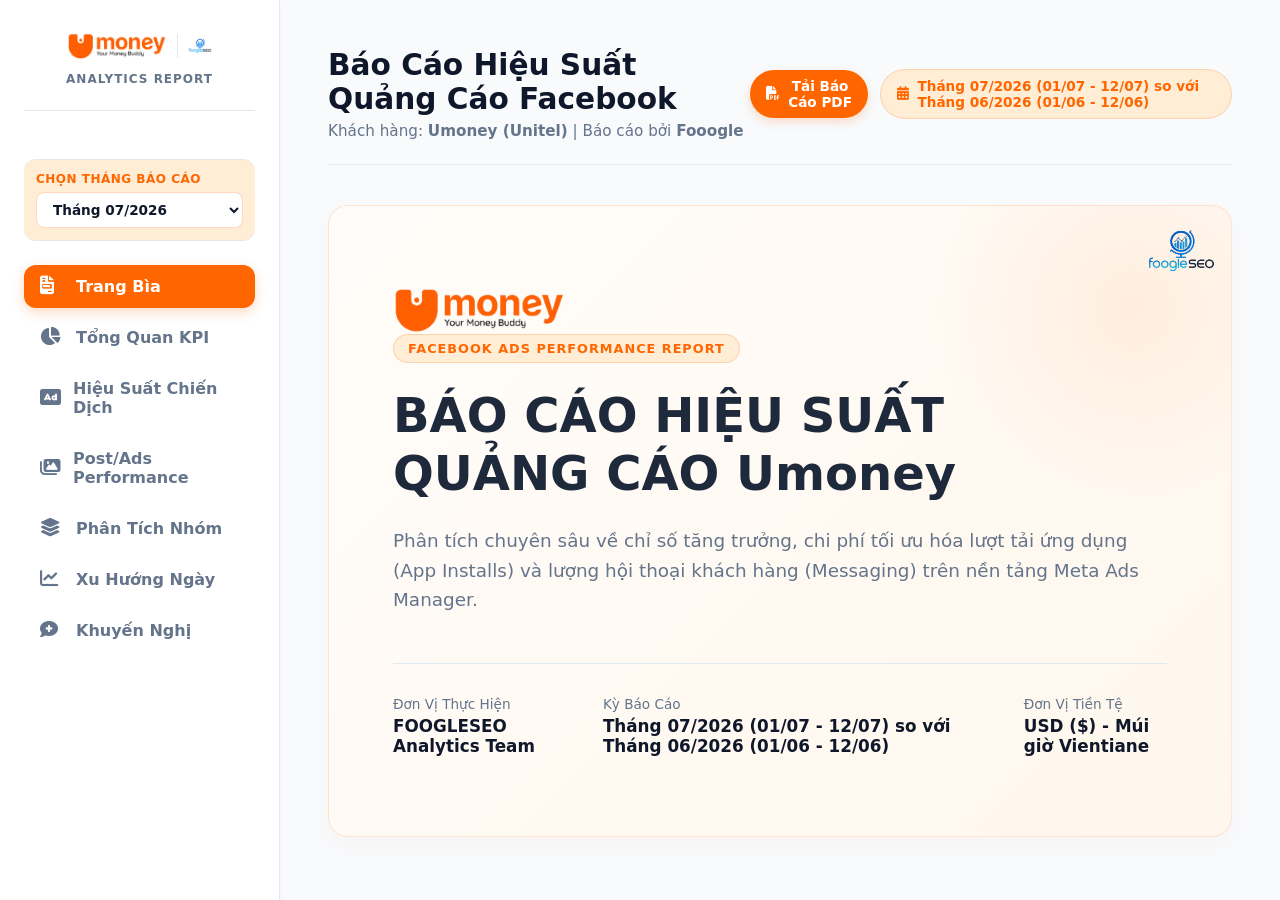
==== index.html @ f7b66b4b "Auto-deploy updated Dashboard [no-index]" ====
<!DOCTYPE html>
<html lang="vi">
<head>
    <meta charset="UTF-8">
    <meta name="viewport" content="width=device-width, initial-scale=1.0">
    <title>Báo cáo hiệu suất Facebook Ads - Umoney</title>
    <meta name="robots" content="noindex, nofollow">
    <!-- FontAwesome Icons -->
    <link rel="stylesheet" href="https://cdnjs.cloudflare.com/ajax/libs/font-awesome/6.4.0/css/all.min.css">
    <!-- Chart.js -->
    <script src="https://cdn.jsdelivr.net/npm/chart.js"></script>
    <!-- Custom Style Sheet -->
    <link rel="stylesheet" href="style.css?v=9b183d50">
</head>
<body>

    <!-- Sidebar Navigation -->
    <div class="sidebar">
        <div class="logo-area">
            <div class="brand-logos">
                <img src="logo-umoney.png" class="brand-logo-umoney" alt="Umoney Logo">
                <span class="divider-line"></span>
                <img src="logo.webp" class="brand-logo-fooogle" alt="Fooogle Logo">
            </div>
            <span class="brand-subtitle">Analytics Report</span>
        </div>
        <!-- Month Selector Dropdown -->
        <div style="margin: 0.5rem 0 1.5rem 0; padding: 0.75rem; border-top: 1px solid var(--border); border-bottom: 1px solid var(--border); background-color: var(--primary-light); border-radius: 12px;">
            <label for="month-select" style="font-size: 0.75rem; color: var(--primary); font-weight: 800; text-transform: uppercase; letter-spacing: 0.5px; display: block; margin-bottom: 6px;">Chọn Tháng Báo Cáo</label>
            <select id="month-select" onchange="location = this.value;" style="width: 100%; padding: 8px 12px; border-radius: 8px; border: 1px solid rgba(255, 102, 0, 0.25); font-weight: 700; color: var(--text-main); cursor: pointer; font-size: 0.85rem; background-color: #ffffff; outline: none;">
                <option value="jul-report.html" selected>Tháng 07/2026</option>
                <option value="jun-report.html">Tháng 06/2026</option>
                <option value="may-report.html">Tháng 05/2026</option>
                <option value="h1-report/index.html">Báo cáo 6 Tháng (H1)</option>
            </select>
        </div>
        <ul class="nav-links">
            <li><a class="nav-item active" onclick="switchTab(event, 'cover-tab')"><i class="fa-solid fa-file-invoice"></i> Trang Bìa</a></li>
            <li><a class="nav-item" onclick="switchTab(event, 'kpi-tab')"><i class="fa-solid fa-chart-pie"></i> Tổng Quan KPI</a></li>
            <li><a class="nav-item" onclick="switchTab(event, 'campaign-tab')"><i class="fa-solid fa-rectangle-ad"></i> Hiệu Suất Chiến Dịch</a></li>
            <li><a class="nav-item" onclick="switchTab(event, 'post-perf-tab')"><i class="fa-solid fa-images"></i> Post/Ads Performance</a></li>
            <li><a class="nav-item" onclick="switchTab(event, 'campaign-groups-tab')"><i class="fa-solid fa-layer-group"></i> Phân Tích Nhóm</a></li>
            <li><a class="nav-item" onclick="switchTab(event, 'trend-tab')"><i class="fa-solid fa-chart-line"></i> Xu Hướng Ngày</a></li>
            <li><a class="nav-item" onclick="switchTab(event, 'rec-tab')"><i class="fa-solid fa-comment-medical"></i> Khuyến Nghị</a></li>
        </ul>
    </div>

    <!-- Main Content Area -->
    <div class="main-content">
        <header>
            <div class="header-title">
                <h1>Báo Cáo Hiệu Suất Quảng Cáo Facebook</h1>
                <p>Khách hàng: <strong>Umoney (Unitel)</strong> | Báo cáo bởi <strong>Fooogle</strong></p>
            </div>
            <div style="display: flex; gap: 12px; align-items: center;">
                <button onclick="window.print()" class="download-pdf-btn">
                    <i class="fa-solid fa-file-pdf"></i> Tải Báo Cáo PDF
                </button>
                <div class="date-badge">
                    <i class="fa-solid fa-calendar-days"></i> Tháng 07/2026 (01/07 - 12/07) so với Tháng 06/2026 (01/06 - 12/06)
                </div>
            </div>
        </header>

        <!-- TAB 1: COVER -->
        <div id="cover-tab" class="tab-content active">
            <div class="cover-container">
                <div class="cover-decor"></div>
                <div class="cover-header">
                    <img src="logo-umoney.png" style="height: 48px; object-fit: contain;" alt="Umoney Logo">
                </div>
                <img src="logo.webp" class="cover-right-logo" alt="Fooogle Logo">
                <div class="cover-body">
                    <span class="cover-tag">Facebook Ads Performance Report</span>
                    <h1 class="cover-title">BÁO CÁO HIỆU SUẤT QUẢNG CÁO Umoney</h1>
                    <p class="cover-subtitle">Phân tích chuyên sâu về chỉ số tăng trưởng, chi phí tối ưu hóa lượt tải ứng dụng (App Installs) và lượng hội thoại khách hàng (Messaging) trên nền tảng Meta Ads Manager.</p>
                </div>
                <div class="cover-meta">
                    <div class="meta-item">
                        <span>Đơn Vị Thực Hiện</span>
                        <strong>FOOGLESEO Analytics Team</strong>
                    </div>
                    <div class="meta-item">
                        <span>Kỳ Báo Cáo</span>
                        <strong>Tháng 07/2026 (01/07 - 12/07) so với Tháng 06/2026 (01/06 - 12/06)</strong>
                    </div>
                    <div class="meta-item">
                        <span>Đơn Vị Tiền Tệ</span>
                        <strong>USD ($) - Múi giờ Vientiane</strong>
                    </div>
                </div>
            </div>
        </div>

        <!-- TAB 2: KPI OVERVIEW -->
        <div id="kpi-tab" class="tab-content">
            <!-- First Row KPIs -->
            <div class="kpi-grid">
                <div class="kpi-card">
                    <div class="kpi-title">Tổng Chi Phí <i class="fa-solid fa-hand-holding-dollar"></i></div>
                    <div class="kpi-value">$6,152.65</div>
                    <div class="kpi-unit">USD</div>
                    <div class="kpi-trend up">
                        <i class="fa-solid fa-arrow-trend-up"></i>
                        +2.6%
                    </div>
                </div>
                <div class="kpi-card">
                    <div class="kpi-title">Lượt Tải App <i class="fa-solid fa-download"></i></div>
                    <div class="kpi-value">10,644</div>
                    <div class="kpi-unit">Lượt cài đặt</div>
                    <div class="kpi-trend up">
                        <i class="fa-solid fa-arrow-trend-up"></i>
                        +40.8%
                    </div>
                </div>
                <div class="kpi-card">
                    <div class="kpi-title">Chi phí / Lượt tải (CPI) <i class="fa-solid fa-calculator"></i></div>
                    <div class="kpi-value">$0.58</div>
                    <div class="kpi-unit">USD / Lượt tải</div>
                    <div class="kpi-trend up">
                        <i class="fa-solid fa-arrow-trend-down"></i>
                        -27.1%
                    </div>
                </div>
                <div class="kpi-card">
                    <div class="kpi-title">Lượt Tin Nhắn Mới <i class="fa-solid fa-comments"></i></div>
                    <div class="kpi-value">1,447</div>
                    <div class="kpi-unit">Lượt kết nối</div>
                    <div class="kpi-trend down">
                        <i class="fa-solid fa-arrow-trend-down"></i>
                        -56.5%
                    </div>
                </div>
            </div>

            <!-- Second Row KPIs -->
            <div class="kpi-grid">
                <div class="kpi-card">
                    <div class="kpi-title">Tiếp cận (Reach) <i class="fa-solid fa-users-viewfinder"></i></div>
                    <div class="kpi-value">2,105,555</div>
                    <div class="kpi-unit">Người tiếp cận</div>
                    <div class="kpi-trend down">
                        <i class="fa-solid fa-arrow-trend-down"></i>
                        -21.0%
                    </div>
                </div>
                <div class="kpi-card">
                    <div class="kpi-title">Lượt Thích (Like) <i class="fa-solid fa-thumbs-up"></i></div>
                    <div class="kpi-value">7,222</div>
                    <div class="kpi-unit">Lượt thích / Tương tác</div>
                    <div class="kpi-trend down">
                        <i class="fa-solid fa-arrow-trend-down"></i>
                        -59.8%
                    </div>
                </div>
                <div class="kpi-card">
                    <div class="kpi-title">Giá mỗi Lượt Thích <i class="fa-solid fa-dollar-sign"></i></div>
                    <div class="kpi-value">$0.852</div>
                    <div class="kpi-unit">USD / Like</div>
                    <div class="kpi-trend down">
                        <i class="fa-solid fa-arrow-trend-up"></i>
                        +155.5%
                    </div>
                </div>
                <div class="kpi-card">
                    <div class="kpi-title">Tổng Key Action <i class="fa-solid fa-bullseye"></i></div>
                    <div class="kpi-value">100,477</div>
                    <div class="kpi-unit">Topup + BuyData + Profile</div>
                    <div class="kpi-trend down">
                        <i class="fa-solid fa-arrow-trend-down"></i>
                        -7.0%
                    </div>
                </div>
            </div>

            <!-- Detail Comparison Table -->
            <div class="table-container">
                <div class="table-header-area">
                    <h3>Bảng So Sánh Chi Tiết Với Kỳ Trước</h3>
                </div>
                <table>
                    <thead>
                        <tr>
                            <th>Chỉ số</th>
                            <th>Tháng 07/2026 (01/07 - 12/07)</th>
                            <th>Tháng 06/2026 (01/06 - 12/06)</th>
                            <th>Thay đổi</th>
                            <th>% Thay đổi</th>
                            <th>Đánh giá</th>
                        </tr>
                    </thead>
                    <tbody>
                        <tr>
                            <td>Tổng Chi Phí (USD)</td>
                            <td>$6,152.65</td>
                            <td>$5,996.91</td>
                            <td>$+155.74</td>
                            <td style="color: var(--danger); font-weight:700;">+2.6%</td>
                            <td><span class="badge evaluation caution">Tăng chi phí</span></td>
                        </tr>
                        <tr>
                            <td>Lượt Tải App (Installs)</td>
                            <td>10,644</td>
                            <td>7,562</td>
                            <td>+3,082</td>
                            <td style="color: var(--success); font-weight:700;">+40.8%</td>
                            <td><span class="badge evaluation good">Tăng tốt</span></td>
                        </tr>
                        <tr>
                            <td>Chi phí / Lượt tải (CPI)</td>
                            <td>$0.58</td>
                            <td>$0.79</td>
                            <td>-0.21</td>
                            <td style="color: var(--success); font-weight:700;">-27.1%</td>
                            <td><span class="badge evaluation good">Tối ưu tốt</span></td>
                        </tr>
                        <tr>
                            <td>Lượt Tin Nhắn Mới</td>
                            <td>1,447</td>
                            <td>3,325</td>
                            <td>-1,878</td>
                            <td style="color: var(--danger); font-weight:700;">-56.5%</td>
                            <td><span class="badge evaluation caution">Giảm sút</span></td>
                        </tr>
                        <tr>
                            <td>Tỷ lệ Click (CTR %)</td>
                            <td>71.24%</td>
                            <td>154.46%</td>
                            <td>-83.22%</td>
                            <td style="color: var(--danger); font-weight:700;">-53.9%</td>
                            <td><span class="badge evaluation caution">Kém tương tác</span></td>
                        </tr>
                        <tr>
                            <td>Giá mỗi Click (CPC USD)</td>
                            <td>$0.0438</td>
                            <td>$0.0188</td>
                            <td>+0.0250</td>
                            <td style="color: var(--danger); font-weight:700;">+133.5%</td>
                            <td><span class="badge evaluation caution">Tăng nhẹ</span></td>
                        </tr>
                        <tr>
                            <td>Lượt Hiển Thị (Impressions)</td>
                            <td>19,717,490</td>
                            <td>20,696,965</td>
                            <td>-979,475</td>
                            <td style="color: var(--danger); font-weight:700;">-4.7%</td>
                            <td><span class="badge evaluation caution">Hẹp phân phối</span></td>
                        </tr>
                    </tbody>
                </table>
            </div>
        </div>

        <!-- TAB 3: CAMPAIGN PERFORMANCE -->
        <div id="campaign-tab" class="tab-content">
            <div class="table-container">
                <div class="table-header-area">
                    <h3>Chi Tiết Hiệu Suất Từng Chiến Dịch</h3>
                </div>
                <div style="overflow-x: auto;">
                    <table>
                        <thead>
                            <tr>
                                <th>STT</th>
                                <th>Tên Chiến Dịch</th>
                                <th>Trạng Thái</th>
                                <th>Chi Phí (USD)</th>
                                <th>Lượt Tải App</th>
                                <th>CPI (USD)</th>
                                <th>Tin Nhắn</th>
                                <th>Lượt Xem Video</th>
                                <th>Hiển Thị</th>
                                <th>CTR (%)</th>
                                <th>CPC (USD)</th>
                            </tr>
                        </thead>
                        <tbody>

                            <tr>
                                <td>1</td>
                                <td><strong>Umoney_Followers_T5 new post hinh_May</strong></td>
                                <td><span class="badge active">Đang chạy</span></td>
                                <td>$215.20</td>
                                <td>480</td>
                                <td>$0.45</td>
                                <td>0</td>
                                <td>0</td>
                                <td>677,197</td>
                                <td>147.92%</td>
                                <td>$0.0215</td>
                            </tr>
    
                            <tr>
                                <td>2</td>
                                <td><strong>Umoney_App-Actions_Transfer t5 video new TT_May</strong></td>
                                <td><span class="badge active">Đang chạy</span></td>
                                <td>$353.01</td>
                                <td>207</td>
                                <td>$1.71</td>
                                <td>107</td>
                                <td>57,289</td>
                                <td>1,442,572</td>
                                <td>66.97%</td>
                                <td>$0.0365</td>
                            </tr>
    
                            <tr>
                                <td>3</td>
                                <td><strong>Umoney_App-Install-KYC_t5 video new click link app daymanh_May</strong></td>
                                <td><span class="badge active">Đang chạy</span></td>
                                <td>$181.91</td>
                                <td>128</td>
                                <td>$1.42</td>
                                <td>310</td>
                                <td>0</td>
                                <td>861,404</td>
                                <td>164.50%</td>
                                <td>$0.0128</td>
                            </tr>
    
                            <tr>
                                <td>4</td>
                                <td><strong>Umoney_Followers_T5 Transfer No Fee_May</strong></td>
                                <td><span class="badge active">Đang chạy</span></td>
                                <td>$659.46</td>
                                <td>439</td>
                                <td>$1.50</td>
                                <td>0</td>
                                <td>68,321</td>
                                <td>2,514,569</td>
                                <td>84.87%</td>
                                <td>$0.0309</td>
                            </tr>
    
                            <tr>
                                <td>5</td>
                                <td><strong>Umoney_App-Action_Buy-Data_June</strong></td>
                                <td><span class="badge active">Đang chạy</span></td>
                                <td>$178.28</td>
                                <td>134</td>
                                <td>$1.33</td>
                                <td>167</td>
                                <td>0</td>
                                <td>467,904</td>
                                <td>167.94%</td>
                                <td>$0.0227</td>
                            </tr>
    
                            <tr>
                                <td>6</td>
                                <td><strong>Umoney_App-Install-KYC_Install_June</strong></td>
                                <td><span class="badge active">Đang chạy</span></td>
                                <td>$2,914.16</td>
                                <td>6,421</td>
                                <td>$0.45</td>
                                <td>140</td>
                                <td>528,097</td>
                                <td>8,992,157</td>
                                <td>44.08%</td>
                                <td>$0.0735</td>
                            </tr>
    
                            <tr>
                                <td>7</td>
                                <td><strong>Umoney_App-Install-KYC_KYC_June</strong></td>
                                <td><span class="badge active">Đang chạy</span></td>
                                <td>$0.00</td>
                                <td>6</td>
                                <td>$0.00</td>
                                <td>2</td>
                                <td>0</td>
                                <td>0</td>
                                <td>0.00%</td>
                                <td>$0.0000</td>
                            </tr>
    
                            <tr>
                                <td>8</td>
                                <td><strong>Umoney_Other_TT _June</strong></td>
                                <td><span class="badge active">Đang chạy</span></td>
                                <td>$80.44</td>
                                <td>0</td>
                                <td>-</td>
                                <td>165</td>
                                <td>0</td>
                                <td>79,305</td>
                                <td>158.63%</td>
                                <td>$0.0639</td>
                            </tr>
    
                            <tr>
                                <td>9</td>
                                <td><strong>Umoney_App-Install-KYC_ Google Play Store 20k KIP  _June</strong></td>
                                <td><span class="badge active">Đang chạy</span></td>
                                <td>$595.92</td>
                                <td>1,733</td>
                                <td>$0.34</td>
                                <td>75</td>
                                <td>8,500</td>
                                <td>2,074,650</td>
                                <td>38.23%</td>
                                <td>$0.0751</td>
                            </tr>
    
                            <tr>
                                <td>10</td>
                                <td><strong>Umoney_App-Install-KYC_ Google Play Store Free Transfer _June</strong></td>
                                <td><span class="badge active">Đang chạy</span></td>
                                <td>$400.26</td>
                                <td>813</td>
                                <td>$0.49</td>
                                <td>36</td>
                                <td>127,215</td>
                                <td>1,225,102</td>
                                <td>36.27%</td>
                                <td>$0.0901</td>
                            </tr>
    
                            <tr>
                                <td>11</td>
                                <td><strong>Umoney_App-Action_Buy-Data_Jul</strong></td>
                                <td><span class="badge active">Đang chạy</span></td>
                                <td>$574.01</td>
                                <td>283</td>
                                <td>$2.03</td>
                                <td>445</td>
                                <td>0</td>
                                <td>1,382,630</td>
                                <td>174.63%</td>
                                <td>$0.0238</td>
                            </tr>
    
                            <tr class="sum-row">
                                <td>-</td>
                                <td>TỔNG CỘNG</td>
                                <td>-</td>
                                <td>$6,152.65</td>
                                <td>10,644</td>
                                <td>$0.58</td>
                                <td>1,447</td>
                                <td>789,422</td>
                                <td>19,717,490</td>
                                <td>0.71%</td>
                                <td>$0.0438</td>
                            </tr>
                        </tbody>
                    </table>
                </div>
            </div>
        </div>



        <!-- TAB: POST/ADS PERFORMANCE -->
        <div id="post-perf-tab" class="tab-content">
            <div class="table-container">
                <div class="table-header-area">
                    <h3>Hiệu Suất Nội Dung & Quảng Cáo (Post/Ads Performance)</h3>
                </div>
                <div style="overflow-x: auto;">
                    <table id="ads-perf-table">
                        <thead>
                            <tr>
                                <th>STT</th>
                                <th class="sortable-col" onclick="sortAdsTable(1,'text')">Mã Ads Code <span class="sort-icon">⇅</span></th>
                                <th style="text-align: center;">Thumbnail</th>
                                <th class="num-col sortable-col" onclick="sortAdsTable(3,'num')">Chi Phí (USD) <span class="sort-icon">⇅</span></th>
                                <th class="sortable-col" onclick="sortAdsTable(4,'text')">Ads Objective <span class="sort-icon">⇅</span></th>
                                <th class="num-col sortable-col" onclick="sortAdsTable(5,'num')">Like & Follow <span class="sort-icon">⇅</span></th>
                                <th class="num-col sortable-col" onclick="sortAdsTable(6,'num')">App Installs <span class="sort-icon">⇅</span></th>
                                <th class="num-col sortable-col" onclick="sortAdsTable(7,'num')">CPI <span class="sort-icon">⇅</span></th>
                                <th class="num-col sortable-col" onclick="sortAdsTable(8,'num')">Cost/Like <span class="sort-icon">⇅</span></th>
                                <th class="num-col sortable-col" onclick="sortAdsTable(9,'num')">App Activations <span class="sort-icon">⇅</span></th>
                                <th class="num-col sortable-col" onclick="sortAdsTable(10,'num')">topup_success <span class="sort-icon">⇅</span></th>
                                <th class="num-col sortable-col" onclick="sortAdsTable(11,'num')">buydata_success <span class="sort-icon">⇅</span></th>
                                <th class="num-col sortable-col" onclick="sortAdsTable(12,'num')">Key Action <span class="sort-icon">⇅</span></th>
                                <th class="num-col sortable-col" onclick="sortAdsTable(13,'num')">CPA <span class="sort-icon">⇅</span></th>
                                <th class="num-col sortable-col" onclick="sortAdsTable(14,'num')">login_success <span class="sort-icon">⇅</span></th>
                            </tr>
                        </thead>
                        <tbody>
                            
                            <tr>
                                <td>1</td>
                                <td data-value="JuneA18"><span class="code-badge">JuneA18</span></td>
                                <td style="text-align: center;"><img src="https://storage.googleapis.com/umoney-ads-dashboard-491202/thumbnails/120249157458790695.jpg" class="ad-thumbnail" alt="JuneA18 Thumbnail" onclick="openLightbox('https://storage.googleapis.com/umoney-ads-dashboard-491202/thumbnails/120249157458790695.jpg')"></td>
                                <td class="num-col" style="font-weight:700;" data-value="22.66">$22.66</td>
                                <td data-value="Call Green SM taxi and pay via QR Umoney"><span class="badge obj-badge call green sm taxi and pay via qr umoney">Call Green SM taxi and pay via QR Umoney</span></td>
                                <td class="num-col" data-value="0">0</td>
                                <td class="num-col" data-value="0">0</td>
                                <td class="num-col" data-value="0">-</td>
                                <td class="num-col" data-value="0">-</td>
                                <td class="num-col" data-value="0">0</td>
                                <td class="num-col" data-value="0">0</td>
                                <td class="num-col" data-value="0">0</td>
                                <td class="num-col" data-value="0" style="font-weight:700;">-</td>
                                <td class="num-col" data-value="0" style="font-weight:700; color:var(--primary);">-</td>
                                <td class="num-col" data-value="0">0</td>
                            </tr>
                
                            <tr>
                                <td>2</td>
                                <td data-value="JuneA17"><span class="code-badge">JuneA17</span></td>
                                <td style="text-align: center;"><img src="https://storage.googleapis.com/umoney-ads-dashboard-491202/thumbnails/120249157810440695.jpg" class="ad-thumbnail" alt="JuneA17 Thumbnail" onclick="openLightbox('https://storage.googleapis.com/umoney-ads-dashboard-491202/thumbnails/120249157810440695.jpg')"></td>
                                <td class="num-col" style="font-weight:700;" data-value="0.76">$0.76</td>
                                <td data-value="Book a Lao Airlines flight today"><span class="badge obj-badge book a lao airlines flight today">Book a Lao Airlines flight today</span></td>
                                <td class="num-col" data-value="0">0</td>
                                <td class="num-col" data-value="0">0</td>
                                <td class="num-col" data-value="0">-</td>
                                <td class="num-col" data-value="0">-</td>
                                <td class="num-col" data-value="0">0</td>
                                <td class="num-col" data-value="0">0</td>
                                <td class="num-col" data-value="0">0</td>
                                <td class="num-col" data-value="0" style="font-weight:700;">-</td>
                                <td class="num-col" data-value="0" style="font-weight:700; color:var(--primary);">-</td>
                                <td class="num-col" data-value="0">0</td>
                            </tr>
                
                            <tr>
                                <td>3</td>
                                <td data-value="MayA05"><span class="code-badge">MayA05</span></td>
                                <td style="text-align: center;"><img src="https://storage.googleapis.com/umoney-ads-dashboard-491202/thumbnails/120246937177680695.jpg" class="ad-thumbnail" alt="MayA05 Thumbnail" onclick="openLightbox('https://storage.googleapis.com/umoney-ads-dashboard-491202/thumbnails/120246937177680695.jpg')"></td>
                                <td class="num-col" style="font-weight:700;" data-value="221.26">$221.26</td>
                                <td data-value="Followers"><span class="badge obj-badge followers">Followers</span></td>
                                <td class="num-col" data-value="2093">2,093</td>
                                <td class="num-col" data-value="497">497</td>
                                <td class="num-col" data-value="0.45">$0.45</td>
                                <td class="num-col" data-value="0.106">$0.106</td>
                                <td class="num-col" data-value="101834">101,834</td>
                                <td class="num-col" data-value="2223">2,223</td>
                                <td class="num-col" data-value="1227">1,227</td>
                                <td class="num-col" data-value="3450" style="font-weight:700;">3,450</td>
                                <td class="num-col" data-value="0.06" style="font-weight:700; color:var(--primary);">$0.06</td>
                                <td class="num-col" data-value="75983">75,983</td>
                            </tr>
                
                            <tr>
                                <td>4</td>
                                <td data-value="MayA08"><span class="code-badge">MayA08</span></td>
                                <td style="text-align: center;"><img src="https://storage.googleapis.com/umoney-ads-dashboard-491202/thumbnails/120247285582800695.jpg" class="ad-thumbnail" alt="MayA08 Thumbnail" onclick="openLightbox('https://storage.googleapis.com/umoney-ads-dashboard-491202/thumbnails/120247285582800695.jpg')"></td>
                                <td class="num-col" style="font-weight:700;" data-value="260.64">$260.64</td>
                                <td data-value="App-Action"><span class="badge obj-badge app-action">App-Action</span></td>
                                <td class="num-col" data-value="6">6</td>
                                <td class="num-col" data-value="161">161</td>
                                <td class="num-col" data-value="1.62">$1.62</td>
                                <td class="num-col" data-value="43.44">$43.440</td>
                                <td class="num-col" data-value="17158">17,158</td>
                                <td class="num-col" data-value="638">638</td>
                                <td class="num-col" data-value="311">311</td>
                                <td class="num-col" data-value="949" style="font-weight:700;">949</td>
                                <td class="num-col" data-value="0.27" style="font-weight:700; color:var(--primary);">$0.27</td>
                                <td class="num-col" data-value="12696">12,696</td>
                            </tr>
                
                            <tr>
                                <td>5</td>
                                <td data-value="MayA18"><span class="code-badge">MayA18</span></td>
                                <td style="text-align: center;"><img src="https://storage.googleapis.com/umoney-ads-dashboard-491202/thumbnails/120247428328470695.jpg" class="ad-thumbnail" alt="MayA18 Thumbnail" onclick="openLightbox('https://storage.googleapis.com/umoney-ads-dashboard-491202/thumbnails/120247428328470695.jpg')"></td>
                                <td class="num-col" style="font-weight:700;" data-value="0.65">$0.65</td>
                                <td data-value="App-Action"><span class="badge obj-badge app-action">App-Action</span></td>
                                <td class="num-col" data-value="0">0</td>
                                <td class="num-col" data-value="0">0</td>
                                <td class="num-col" data-value="0">-</td>
                                <td class="num-col" data-value="0">-</td>
                                <td class="num-col" data-value="1608">1,608</td>
                                <td class="num-col" data-value="23">23</td>
                                <td class="num-col" data-value="13">13</td>
                                <td class="num-col" data-value="36" style="font-weight:700;">36</td>
                                <td class="num-col" data-value="0.02" style="font-weight:700; color:var(--primary);">$0.02</td>
                                <td class="num-col" data-value="1290">1,290</td>
                            </tr>
                
                            <tr>
                                <td>6</td>
                                <td data-value="MayA07"><span class="code-badge">MayA07</span></td>
                                <td style="text-align: center;"><img src="https://storage.googleapis.com/umoney-ads-dashboard-491202/thumbnails/120247428378750695.jpg" class="ad-thumbnail" alt="MayA07 Thumbnail" onclick="openLightbox('https://storage.googleapis.com/umoney-ads-dashboard-491202/thumbnails/120247428378750695.jpg')"></td>
                                <td class="num-col" style="font-weight:700;" data-value="372.58">$372.58</td>
                                <td data-value="App-Action"><span class="badge obj-badge app-action">App-Action</span></td>
                                <td class="num-col" data-value="1428">1,428</td>
                                <td class="num-col" data-value="204">204</td>
                                <td class="num-col" data-value="1.83">$1.83</td>
                                <td class="num-col" data-value="0.261">$0.261</td>
                                <td class="num-col" data-value="40257">40,257</td>
                                <td class="num-col" data-value="1370">1,370</td>
                                <td class="num-col" data-value="653">653</td>
                                <td class="num-col" data-value="2023" style="font-weight:700;">2,023</td>
                                <td class="num-col" data-value="0.18" style="font-weight:700; color:var(--primary);">$0.18</td>
                                <td class="num-col" data-value="29420">29,420</td>
                            </tr>
                
                            <tr>
                                <td>7</td>
                                <td data-value="MayA09"><span class="code-badge">MayA09</span></td>
                                <td style="text-align: center;"><img src="https://storage.googleapis.com/umoney-ads-dashboard-491202/thumbnails/120247428451530695.jpg" class="ad-thumbnail" alt="MayA09 Thumbnail" onclick="openLightbox('https://storage.googleapis.com/umoney-ads-dashboard-491202/thumbnails/120247428451530695.jpg')"></td>
                                <td class="num-col" style="font-weight:700;" data-value="246.42">$246.42</td>
                                <td data-value="Followers"><span class="badge obj-badge followers">Followers</span></td>
                                <td class="num-col" data-value="1969">1,969</td>
                                <td class="num-col" data-value="112">112</td>
                                <td class="num-col" data-value="2.2">$2.20</td>
                                <td class="num-col" data-value="0.125">$0.125</td>
                                <td class="num-col" data-value="10129">10,129</td>
                                <td class="num-col" data-value="345">345</td>
                                <td class="num-col" data-value="155">155</td>
                                <td class="num-col" data-value="500" style="font-weight:700;">500</td>
                                <td class="num-col" data-value="0.49" style="font-weight:700; color:var(--primary);">$0.49</td>
                                <td class="num-col" data-value="7009">7,009</td>
                            </tr>
                
                            <tr>
                                <td>8</td>
                                <td data-value="MayA06"><span class="code-badge">MayA06</span></td>
                                <td style="text-align: center;"><img src="https://storage.googleapis.com/umoney-ads-dashboard-491202/thumbnails/120247428651980695.jpg" class="ad-thumbnail" alt="MayA06 Thumbnail" onclick="openLightbox('https://storage.googleapis.com/umoney-ads-dashboard-491202/thumbnails/120247428651980695.jpg')"></td>
                                <td class="num-col" style="font-weight:700;" data-value="656.7">$656.70</td>
                                <td data-value="Followers"><span class="badge obj-badge followers">Followers</span></td>
                                <td class="num-col" data-value="1713">1,713</td>
                                <td class="num-col" data-value="1098">1,098</td>
                                <td class="num-col" data-value="0.6">$0.60</td>
                                <td class="num-col" data-value="0.383">$0.383</td>
                                <td class="num-col" data-value="62832">62,832</td>
                                <td class="num-col" data-value="2739">2,739</td>
                                <td class="num-col" data-value="909">909</td>
                                <td class="num-col" data-value="3648" style="font-weight:700;">3,648</td>
                                <td class="num-col" data-value="0.18" style="font-weight:700; color:var(--primary);">$0.18</td>
                                <td class="num-col" data-value="46033">46,033</td>
                            </tr>
                
                            <tr>
                                <td>9</td>
                                <td data-value="MayA03"><span class="code-badge">MayA03</span></td>
                                <td style="text-align: center;"><img src="https://storage.googleapis.com/umoney-ads-dashboard-491202/thumbnails/120248305096620695.jpg" class="ad-thumbnail" alt="MayA03 Thumbnail" onclick="openLightbox('https://storage.googleapis.com/umoney-ads-dashboard-491202/thumbnails/120248305096620695.jpg')"></td>
                                <td class="num-col" style="font-weight:700;" data-value="184.23">$184.23</td>
                                <td data-value="60K"><span class="badge obj-badge 60k">60K</span></td>
                                <td class="num-col" data-value="2">2</td>
                                <td class="num-col" data-value="140">140</td>
                                <td class="num-col" data-value="1.32">$1.32</td>
                                <td class="num-col" data-value="92.115">$92.115</td>
                                <td class="num-col" data-value="24785">24,785</td>
                                <td class="num-col" data-value="1356">1,356</td>
                                <td class="num-col" data-value="418">418</td>
                                <td class="num-col" data-value="1774" style="font-weight:700;">1,774</td>
                                <td class="num-col" data-value="0.1" style="font-weight:700; color:var(--primary);">$0.10</td>
                                <td class="num-col" data-value="17528">17,528</td>
                            </tr>
                
                            <tr>
                                <td>10</td>
                                <td data-value="JunA11"><span class="code-badge">JunA11</span></td>
                                <td style="text-align: center;"><img src="https://storage.googleapis.com/umoney-ads-dashboard-491202/thumbnails/120248307099310695.jpg" class="ad-thumbnail" alt="JunA11 Thumbnail" onclick="openLightbox('https://storage.googleapis.com/umoney-ads-dashboard-491202/thumbnails/120248307099310695.jpg')"></td>
                                <td class="num-col" style="font-weight:700;" data-value="1632.09">$1,632.09</td>
                                <td data-value="LAPNet"><span class="badge obj-badge lapnet">LAPNet</span></td>
                                <td class="num-col" data-value="10">10</td>
                                <td class="num-col" data-value="3497">3,497</td>
                                <td class="num-col" data-value="0.47">$0.47</td>
                                <td class="num-col" data-value="163.209">$163.209</td>
                                <td class="num-col" data-value="4517">4,517</td>
                                <td class="num-col" data-value="116">116</td>
                                <td class="num-col" data-value="46">46</td>
                                <td class="num-col" data-value="162" style="font-weight:700;">162</td>
                                <td class="num-col" data-value="10.07" style="font-weight:700; color:var(--primary);">$10.07</td>
                                <td class="num-col" data-value="3964">3,964</td>
                            </tr>
                
                            <tr>
                                <td>11</td>
                                <td data-value="MayA01"><span class="code-badge">MayA01</span></td>
                                <td style="text-align: center;"><img src="https://storage.googleapis.com/umoney-ads-dashboard-491202/thumbnails/120248549116440695.jpg" class="ad-thumbnail" alt="MayA01 Thumbnail" onclick="openLightbox('https://storage.googleapis.com/umoney-ads-dashboard-491202/thumbnails/120248549116440695.jpg')"></td>
                                <td class="num-col" style="font-weight:700;" data-value="595.67">$595.67</td>
                                <td data-value="KYC-App-Install"><span class="badge obj-badge kyc-app-install">KYC-App-Install</span></td>
                                <td class="num-col" data-value="2">2</td>
                                <td class="num-col" data-value="1750">1,750</td>
                                <td class="num-col" data-value="0.34">$0.34</td>
                                <td class="num-col" data-value="297.835">$297.835</td>
                                <td class="num-col" data-value="2843">2,843</td>
                                <td class="num-col" data-value="33">33</td>
                                <td class="num-col" data-value="17">17</td>
                                <td class="num-col" data-value="50" style="font-weight:700;">50</td>
                                <td class="num-col" data-value="11.91" style="font-weight:700; color:var(--primary);">$11.91</td>
                                <td class="num-col" data-value="2393">2,393</td>
                            </tr>
                
                            <tr>
                                <td>12</td>
                                <td data-value="JunA05"><span class="code-badge">JunA05</span></td>
                                <td style="text-align: center;"><img src="https://storage.googleapis.com/umoney-ads-dashboard-491202/thumbnails/120248553067390695.jpg" class="ad-thumbnail" alt="JunA05 Thumbnail" onclick="openLightbox('https://storage.googleapis.com/umoney-ads-dashboard-491202/thumbnails/120248553067390695.jpg')"></td>
                                <td class="num-col" style="font-weight:700;" data-value="21.7">$21.70</td>
                                <td data-value="KYC-App-Install"><span class="badge obj-badge kyc-app-install">KYC-App-Install</span></td>
                                <td class="num-col" data-value="0">0</td>
                                <td class="num-col" data-value="43">43</td>
                                <td class="num-col" data-value="0.5">$0.50</td>
                                <td class="num-col" data-value="0">-</td>
                                <td class="num-col" data-value="64">64</td>
                                <td class="num-col" data-value="1">1</td>
                                <td class="num-col" data-value="1">1</td>
                                <td class="num-col" data-value="2" style="font-weight:700;">2</td>
                                <td class="num-col" data-value="10.85" style="font-weight:700; color:var(--primary);">$10.85</td>
                                <td class="num-col" data-value="48">48</td>
                            </tr>
                
                            <tr>
                                <td>13</td>
                                <td data-value="JunA15"><span class="code-badge">JunA15</span></td>
                                <td style="text-align: center;"><img src="https://storage.googleapis.com/umoney-ads-dashboard-491202/thumbnails/120248553459760695.jpg" class="ad-thumbnail" alt="JunA15 Thumbnail" onclick="openLightbox('https://storage.googleapis.com/umoney-ads-dashboard-491202/thumbnails/120248553459760695.jpg')"></td>
                                <td class="num-col" style="font-weight:700;" data-value="1.49">$1.49</td>
                                <td data-value="Book your Lao Airlines"><span class="badge obj-badge book your lao airlines">Book your Lao Airlines</span></td>
                                <td class="num-col" data-value="0">0</td>
                                <td class="num-col" data-value="0">0</td>
                                <td class="num-col" data-value="0">-</td>
                                <td class="num-col" data-value="0">-</td>
                                <td class="num-col" data-value="0">0</td>
                                <td class="num-col" data-value="0">0</td>
                                <td class="num-col" data-value="0">0</td>
                                <td class="num-col" data-value="0" style="font-weight:700;">-</td>
                                <td class="num-col" data-value="0" style="font-weight:700; color:var(--primary);">-</td>
                                <td class="num-col" data-value="0">0</td>
                            </tr>
                
                            <tr>
                                <td>14</td>
                                <td data-value="JunA16"><span class="code-badge">JunA16</span></td>
                                <td style="text-align: center;"><img src="https://storage.googleapis.com/umoney-ads-dashboard-491202/thumbnails/120248554872120695.jpg" class="ad-thumbnail" alt="JunA16 Thumbnail" onclick="openLightbox('https://storage.googleapis.com/umoney-ads-dashboard-491202/thumbnails/120248554872120695.jpg')"></td>
                                <td class="num-col" style="font-weight:700;" data-value="878.02">$878.02</td>
                                <td data-value="Change your water-electricity bill to data net for free"><span class="badge obj-badge change your water-electricity bill to data net for free">Change your water-electricity bill to data net for free</span></td>
                                <td class="num-col" data-value="7">7</td>
                                <td class="num-col" data-value="1751">1,751</td>
                                <td class="num-col" data-value="0.5">$0.50</td>
                                <td class="num-col" data-value="125.431">$125.431</td>
                                <td class="num-col" data-value="3060">3,060</td>
                                <td class="num-col" data-value="45">45</td>
                                <td class="num-col" data-value="24">24</td>
                                <td class="num-col" data-value="69" style="font-weight:700;">69</td>
                                <td class="num-col" data-value="12.72" style="font-weight:700; color:var(--primary);">$12.72</td>
                                <td class="num-col" data-value="2699">2,699</td>
                            </tr>
                
                            <tr>
                                <td>15</td>
                                <td data-value="JunA21"><span class="code-badge">JunA21</span></td>
                                <td style="text-align: center;"><img src="https://storage.googleapis.com/umoney-ads-dashboard-491202/thumbnails/120249428884950695.jpg" class="ad-thumbnail" alt="JunA21 Thumbnail" onclick="openLightbox('https://storage.googleapis.com/umoney-ads-dashboard-491202/thumbnails/120249428884950695.jpg')"></td>
                                <td class="num-col" style="font-weight:700;" data-value="123.45">$123.45</td>
                                <td data-value="KYC-App-Install"><span class="badge obj-badge kyc-app-install">KYC-App-Install</span></td>
                                <td class="num-col" data-value="0">0</td>
                                <td class="num-col" data-value="265">265</td>
                                <td class="num-col" data-value="0.47">$0.47</td>
                                <td class="num-col" data-value="0">-</td>
                                <td class="num-col" data-value="388">388</td>
                                <td class="num-col" data-value="9">9</td>
                                <td class="num-col" data-value="2">2</td>
                                <td class="num-col" data-value="11" style="font-weight:700;">11</td>
                                <td class="num-col" data-value="11.22" style="font-weight:700; color:var(--primary);">$11.22</td>
                                <td class="num-col" data-value="355">355</td>
                            </tr>
                
                            <tr>
                                <td>16</td>
                                <td data-value="JunA23"><span class="code-badge">JunA23</span></td>
                                <td style="text-align: center;"><img src="https://storage.googleapis.com/umoney-ads-dashboard-491202/thumbnails/120249910127940695.jpg" class="ad-thumbnail" alt="JunA23 Thumbnail" onclick="openLightbox('https://storage.googleapis.com/umoney-ads-dashboard-491202/thumbnails/120249910127940695.jpg')"></td>
                                <td class="num-col" style="font-weight:700;" data-value="120.93">$120.93</td>
                                <td data-value="Just confirm your identity and earn free money"><span class="badge obj-badge just confirm your identity and earn free money">Just confirm your identity and earn free money</span></td>
                                <td class="num-col" data-value="0">0</td>
                                <td class="num-col" data-value="289">289</td>
                                <td class="num-col" data-value="0.42">$0.42</td>
                                <td class="num-col" data-value="0">-</td>
                                <td class="num-col" data-value="537">537</td>
                                <td class="num-col" data-value="2">2</td>
                                <td class="num-col" data-value="4">4</td>
                                <td class="num-col" data-value="6" style="font-weight:700;">6</td>
                                <td class="num-col" data-value="20.16" style="font-weight:700; color:var(--primary);">$20.16</td>
                                <td class="num-col" data-value="490">490</td>
                            </tr>
                
                            <tr>
                                <td>17</td>
                                <td data-value="JunA24"><span class="code-badge">JunA24</span></td>
                                <td style="text-align: center;"><img src="https://storage.googleapis.com/umoney-ads-dashboard-491202/thumbnails/120249910291150695.jpg" class="ad-thumbnail" alt="JunA24 Thumbnail" onclick="openLightbox('https://storage.googleapis.com/umoney-ads-dashboard-491202/thumbnails/120249910291150695.jpg')"></td>
                                <td class="num-col" style="font-weight:700;" data-value="121.2">$121.20</td>
                                <td data-value="Who is a transfer line must have Umoney"><span class="badge obj-badge who is a transfer line must have umoney">Who is a transfer line must have Umoney</span></td>
                                <td class="num-col" data-value="0">0</td>
                                <td class="num-col" data-value="323">323</td>
                                <td class="num-col" data-value="0.38">$0.38</td>
                                <td class="num-col" data-value="0">-</td>
                                <td class="num-col" data-value="316">316</td>
                                <td class="num-col" data-value="23">23</td>
                                <td class="num-col" data-value="9">9</td>
                                <td class="num-col" data-value="32" style="font-weight:700;">32</td>
                                <td class="num-col" data-value="3.79" style="font-weight:700; color:var(--primary);">$3.79</td>
                                <td class="num-col" data-value="286">286</td>
                            </tr>
                
                            <tr>
                                <td>18</td>
                                <td data-value="JulA01"><span class="code-badge">JulA01</span></td>
                                <td style="text-align: center;"><img src="https://storage.googleapis.com/umoney-ads-dashboard-491202/thumbnails/120250096096260695.jpg" class="ad-thumbnail" alt="JulA01 Thumbnail" onclick="openLightbox('https://storage.googleapis.com/umoney-ads-dashboard-491202/thumbnails/120250096096260695.jpg')"></td>
                                <td class="num-col" style="font-weight:700;" data-value="327.83">$327.83</td>
                                <td data-value="X2 internet or get 10%"><span class="badge obj-badge x2 internet or get 10%">X2 internet or get 10%</span></td>
                                <td class="num-col" data-value="4">4</td>
                                <td class="num-col" data-value="197">197</td>
                                <td class="num-col" data-value="1.66">$1.66</td>
                                <td class="num-col" data-value="81.957">$81.957</td>
                                <td class="num-col" data-value="34306">34,306</td>
                                <td class="num-col" data-value="2088">2,088</td>
                                <td class="num-col" data-value="546">546</td>
                                <td class="num-col" data-value="2634" style="font-weight:700;">2,634</td>
                                <td class="num-col" data-value="0.12" style="font-weight:700; color:var(--primary);">$0.12</td>
                                <td class="num-col" data-value="23972">23,972</td>
                            </tr>
                
                            <tr>
                                <td>19</td>
                                <td data-value="JulA02"><span class="code-badge">JulA02</span></td>
                                <td style="text-align: center;"><img src="https://storage.googleapis.com/umoney-ads-dashboard-491202/thumbnails/120250097448570695.jpg" class="ad-thumbnail" alt="JulA02 Thumbnail" onclick="openLightbox('https://storage.googleapis.com/umoney-ads-dashboard-491202/thumbnails/120250097448570695.jpg')"></td>
                                <td class="num-col" style="font-weight:700;" data-value="109.45">$109.45</td>
                                <td data-value="App-Action"><span class="badge obj-badge app-action">App-Action</span></td>
                                <td class="num-col" data-value="0">0</td>
                                <td class="num-col" data-value="56">56</td>
                                <td class="num-col" data-value="1.95">$1.95</td>
                                <td class="num-col" data-value="0">-</td>
                                <td class="num-col" data-value="8478">8,478</td>
                                <td class="num-col" data-value="326">326</td>
                                <td class="num-col" data-value="127">127</td>
                                <td class="num-col" data-value="453" style="font-weight:700;">453</td>
                                <td class="num-col" data-value="0.24" style="font-weight:700; color:var(--primary);">$0.24</td>
                                <td class="num-col" data-value="6116">6,116</td>
                            </tr>
                
                            <tr>
                                <td>20</td>
                                <td data-value="JulA03"><span class="code-badge">JulA03</span></td>
                                <td style="text-align: center;"><img src="https://storage.googleapis.com/umoney-ads-dashboard-491202/thumbnails/120250155034410695.jpg" class="ad-thumbnail" alt="JulA03 Thumbnail" onclick="openLightbox('https://storage.googleapis.com/umoney-ads-dashboard-491202/thumbnails/120250155034410695.jpg')"></td>
                                <td class="num-col" style="font-weight:700;" data-value="194.76">$194.76</td>
                                <td data-value="KYC-App-Install"><span class="badge obj-badge kyc-app-install">KYC-App-Install</span></td>
                                <td class="num-col" data-value="0">0</td>
                                <td class="num-col" data-value="516">516</td>
                                <td class="num-col" data-value="0.38">$0.38</td>
                                <td class="num-col" data-value="0">-</td>
                                <td class="num-col" data-value="1040">1,040</td>
                                <td class="num-col" data-value="14">14</td>
                                <td class="num-col" data-value="10">10</td>
                                <td class="num-col" data-value="24" style="font-weight:700;">24</td>
                                <td class="num-col" data-value="8.12" style="font-weight:700; color:var(--primary);">$8.12</td>
                                <td class="num-col" data-value="975">975</td>
                            </tr>
                
                            <tr>
                                <td>21</td>
                                <td data-value="JulA04"><span class="code-badge">JulA04</span></td>
                                <td style="text-align: center;"><img src="https://storage.googleapis.com/umoney-ads-dashboard-491202/thumbnails/120250242914120695.jpg" class="ad-thumbnail" alt="JulA04 Thumbnail" onclick="openLightbox('https://storage.googleapis.com/umoney-ads-dashboard-491202/thumbnails/120250242914120695.jpg')"></td>
                                <td class="num-col" style="font-weight:700;" data-value="206.17">$206.17</td>
                                <td data-value="Paying off is always worth it"><span class="badge obj-badge paying off is always worth it">Paying off is always worth it</span></td>
                                <td class="num-col" data-value="2">2</td>
                                <td class="num-col" data-value="69">69</td>
                                <td class="num-col" data-value="2.99">$2.99</td>
                                <td class="num-col" data-value="103.085">$103.085</td>
                                <td class="num-col" data-value="8875">8,875</td>
                                <td class="num-col" data-value="450">450</td>
                                <td class="num-col" data-value="142">142</td>
                                <td class="num-col" data-value="592" style="font-weight:700;">592</td>
                                <td class="num-col" data-value="0.35" style="font-weight:700; color:var(--primary);">$0.35</td>
                                <td class="num-col" data-value="5997">5,997</td>
                            </tr>
                
                            <tr>
                                <td>22</td>
                                <td data-value="JulA05"><span class="code-badge">JulA05</span></td>
                                <td style="text-align: center;"><img src="https://storage.googleapis.com/umoney-ads-dashboard-491202/thumbnails/120250242936010695.jpg" class="ad-thumbnail" alt="JulA05 Thumbnail" onclick="openLightbox('https://storage.googleapis.com/umoney-ads-dashboard-491202/thumbnails/120250242936010695.jpg')"></td>
                                <td class="num-col" style="font-weight:700;" data-value="68.6">$68.60</td>
                                <td data-value="Free 2.5 gb of hot net"><span class="badge obj-badge free 2.5 gb of hot net">Free 2.5 gb of hot net</span></td>
                                <td class="num-col" data-value="0">0</td>
                                <td class="num-col" data-value="39">39</td>
                                <td class="num-col" data-value="1.76">$1.76</td>
                                <td class="num-col" data-value="0">-</td>
                                <td class="num-col" data-value="9473">9,473</td>
                                <td class="num-col" data-value="478">478</td>
                                <td class="num-col" data-value="128">128</td>
                                <td class="num-col" data-value="606" style="font-weight:700;">606</td>
                                <td class="num-col" data-value="0.11" style="font-weight:700; color:var(--primary);">$0.11</td>
                                <td class="num-col" data-value="6707">6,707</td>
                            </tr>
                
                            <tr>
                                <td>23</td>
                                <td data-value="JulA07"><span class="code-badge">JulA07</span></td>
                                <td style="text-align: center;"><img src="https://storage.googleapis.com/umoney-ads-dashboard-491202/thumbnails/120250537647450695.jpg" class="ad-thumbnail" alt="JulA07 Thumbnail" onclick="openLightbox('https://storage.googleapis.com/umoney-ads-dashboard-491202/thumbnails/120250537647450695.jpg')"></td>
                                <td class="num-col" style="font-weight:700;" data-value="0.08">$0.08</td>
                                <td data-value="Pay the bill and get free internet 2.5 GB immediately"><span class="badge obj-badge pay the bill and get free internet 2.5 gb immediately">Pay the bill and get free internet 2.5 GB immediately</span></td>
                                <td class="num-col" data-value="0">0</td>
                                <td class="num-col" data-value="0">0</td>
                                <td class="num-col" data-value="0">-</td>
                                <td class="num-col" data-value="0">-</td>
                                <td class="num-col" data-value="0">0</td>
                                <td class="num-col" data-value="0">0</td>
                                <td class="num-col" data-value="0">0</td>
                                <td class="num-col" data-value="0" style="font-weight:700;">-</td>
                                <td class="num-col" data-value="0" style="font-weight:700; color:var(--primary);">-</td>
                                <td class="num-col" data-value="0">0</td>
                            </tr>
                
                            <tr>
                                <td>24</td>
                                <td data-value="JulA08"><span class="code-badge">JulA08</span></td>
                                <td style="text-align: center;"><img src="https://storage.googleapis.com/umoney-ads-dashboard-491202/thumbnails/120250537766230695.jpg" class="ad-thumbnail" alt="JulA08 Thumbnail" onclick="openLightbox('https://storage.googleapis.com/umoney-ads-dashboard-491202/thumbnails/120250537766230695.jpg')"></td>
                                <td class="num-col" style="font-weight:700;" data-value="0.04">$0.04</td>
                                <td data-value="Buy Data via Umoney today, get more data X2"><span class="badge obj-badge buy data via umoney today, get more data x2">Buy Data via Umoney today, get more data X2</span></td>
                                <td class="num-col" data-value="0">0</td>
                                <td class="num-col" data-value="0">0</td>
                                <td class="num-col" data-value="0">-</td>
                                <td class="num-col" data-value="0">-</td>
                                <td class="num-col" data-value="0">0</td>
                                <td class="num-col" data-value="0">-</td>
                                <td class="num-col" data-value="0">-</td>
                                <td class="num-col" data-value="0" style="font-weight:700;">-</td>
                                <td class="num-col" data-value="0" style="font-weight:700; color:var(--primary);">-</td>
                                <td class="num-col" data-value="0">-</td>
                            </tr>
                
                        </tbody>
                    </table>
                </div>
            </div>
        </div>

        <!-- TAB: CAMPAIGN GROUPS ANALYSIS -->
        <div id="campaign-groups-tab" class="tab-content">
            <div class="table-header-area" style="margin-bottom:1.5rem; display:flex; align-items:flex-start; justify-content:space-between; flex-wrap:wrap; gap:1rem;">
                <div>
                    <h3>Phân Tích Hiệu Suất Theo Nhóm Chiến Dịch</h3>
                    <p style="color:var(--text-muted); margin-top:0.5rem; font-size:0.9rem;">Dữ liệu từ FGA-Raw-Report-July.xlsx | Nhóm App-Action, App-Install-KYC, Followers</p>
                </div>
                <div style="display:flex; align-items:center; gap:0.75rem; flex-shrink:0;">
                    <label for="xlsx-upload-input" id="xlsx-upload-btn" style="
                        display:inline-flex; align-items:center; gap:0.5rem;
                        background: var(--primary); color:#fff;
                        padding:0.55rem 1.1rem; border-radius:8px;
                        font-size:0.85rem; font-weight:600; cursor:pointer;
                        transition: background 0.2s, transform 0.15s, box-shadow 0.2s;
                        box-shadow: 0 2px 8px rgba(255,102,0,0.25);
                        white-space:nowrap;
                    "
                    onmouseover="this.style.background='#e65c00'; this.style.transform='translateY(-1px)'; this.style.boxShadow='0 4px 14px rgba(255,102,0,0.35)';"
                    onmouseout="this.style.background='var(--primary)'; this.style.transform=''; this.style.boxShadow='0 2px 8px rgba(255,102,0,0.25)';"
                    >
                        <i class="fa-solid fa-file-arrow-up"></i> Upload FGA Report (.xlsx)
                    </label>
                    <input type="file" id="xlsx-upload-input" accept=".xlsx,.xls" style="display:none;" onchange="handleXlsxUpload(event)">
                    <span id="xlsx-upload-status" style="font-size:0.8rem; color:var(--text-muted);"></span>
                </div>
            </div>
            <div id="campaign-groups-content">
                
            <div class="camp-group-card" style="border-left: 4px solid #ff6600;">
                <div class="camp-group-header">
                    <i class="fa-solid fa-mobile-screen-button" style="color:#ff6600; font-size:1.5rem;"></i>
                    <div>
                        <h3 style="margin:0; font-size:1.1rem; color:#ff6600;">App-Action</h3>
                        <p style="margin:0; color:var(--text-muted); font-size:0.8rem;">Chiến dịch tương tác trong ứng dụng</p>
                    </div>
                </div>
                <div class="camp-kpi-grid">
                    <div class="camp-kpi-item"><div class="camp-kpi-label">Tổng Chi Phí</div><div class="camp-kpi-value">$1,153.33</div></div>
                    <div class="camp-kpi-item"><div class="camp-kpi-label">Lượt Tải App</div><div class="camp-kpi-value">658</div></div>
                    <div class="camp-kpi-item"><div class="camp-kpi-label">CPI</div><div class="camp-kpi-value" style="color:#ff6600;">$1.75</div></div>
                    <div class="camp-kpi-item"><div class="camp-kpi-label">Like / Follow</div><div class="camp-kpi-value">14</div></div>
                    <div class="camp-kpi-item"><div class="camp-kpi-label">Cost / Like</div><div class="camp-kpi-value">$82.381</div></div>
                    <div class="camp-kpi-item"><div class="camp-kpi-label">Link Clicks</div><div class="camp-kpi-value">28,891</div></div>
                    <div class="camp-kpi-item"><div class="camp-kpi-label">Cost / Click</div><div class="camp-kpi-value">$0.0399</div></div>
                    <div class="camp-kpi-item highlight"><div class="camp-kpi-label">Key Action</div><div class="camp-kpi-value">29,958</div></div>
                    <div class="camp-kpi-item highlight" style="background:linear-gradient(135deg,#ff660018,#ff660005);"><div class="camp-kpi-label">CPA</div><div class="camp-kpi-value" style="color:#ff6600; font-size:1.4rem;">$0.04</div></div>
                </div>
                <div style="margin-top:1rem; overflow-x:auto;">
                    <table style="width:100%; font-size:0.82rem;">
                        <thead><tr>
                            <th>Topup</th><th>Buy Data</th><th>App Activations</th><th>Messages</th>
                        </tr></thead>
                        <tbody><tr>
                            <td class="num-col">5,320</td>
                            <td class="num-col">1,665</td>
                            <td class="num-col">102,688</td>
                            <td class="num-col">705</td>
                        </tr></tbody>
                    </table>
                </div>
            </div>
            <div class="camp-group-card" style="border-left: 4px solid #3b82f6;">
                <div class="camp-group-header">
                    <i class="fa-solid fa-download" style="color:#3b82f6; font-size:1.5rem;"></i>
                    <div>
                        <h3 style="margin:0; font-size:1.1rem; color:#3b82f6;">App-Install / KYC</h3>
                        <p style="margin:0; color:var(--text-muted); font-size:0.8rem;">Chiến dịch cài đặt ứng dụng & KYC</p>
                    </div>
                </div>
                <div class="camp-kpi-grid">
                    <div class="camp-kpi-item"><div class="camp-kpi-label">Tổng Chi Phí</div><div class="camp-kpi-value">$4,217.95</div></div>
                    <div class="camp-kpi-item"><div class="camp-kpi-label">Lượt Tải App</div><div class="camp-kpi-value">9,383</div></div>
                    <div class="camp-kpi-item"><div class="camp-kpi-label">CPI</div><div class="camp-kpi-value" style="color:#3b82f6;">$0.45</div></div>
                    <div class="camp-kpi-item"><div class="camp-kpi-label">Like / Follow</div><div class="camp-kpi-value">23</div></div>
                    <div class="camp-kpi-item"><div class="camp-kpi-label">Cost / Like</div><div class="camp-kpi-value">$183.389</div></div>
                    <div class="camp-kpi-item"><div class="camp-kpi-label">Link Clicks</div><div class="camp-kpi-value">66,496</div></div>
                    <div class="camp-kpi-item"><div class="camp-kpi-label">Cost / Click</div><div class="camp-kpi-value">$0.0634</div></div>
                    <div class="camp-kpi-item highlight"><div class="camp-kpi-label">Key Action</div><div class="camp-kpi-value">14,205</div></div>
                    <div class="camp-kpi-item highlight" style="background:linear-gradient(135deg,#3b82f618,#3b82f605);"><div class="camp-kpi-label">CPA</div><div class="camp-kpi-value" style="color:#3b82f6; font-size:1.4rem;">$0.30</div></div>
                </div>
                <div style="margin-top:1rem; overflow-x:auto;">
                    <table style="width:100%; font-size:0.82rem;">
                        <thead><tr>
                            <th>Topup</th><th>Buy Data</th><th>App Activations</th><th>Messages</th>
                        </tr></thead>
                        <tbody><tr>
                            <td class="num-col">1,404</td>
                            <td class="num-col">684</td>
                            <td class="num-col">49,850</td>
                            <td class="num-col">547</td>
                        </tr></tbody>
                    </table>
                </div>
            </div>
            <div class="camp-group-card" style="border-left: 4px solid #10b981;">
                <div class="camp-group-header">
                    <i class="fa-solid fa-users" style="color:#10b981; font-size:1.5rem;"></i>
                    <div>
                        <h3 style="margin:0; font-size:1.1rem; color:#10b981;">Followers</h3>
                        <p style="margin:0; color:var(--text-muted); font-size:0.8rem;">Chiến dịch tăng lượt thích & follow</p>
                    </div>
                </div>
                <div class="camp-kpi-grid">
                    <div class="camp-kpi-item"><div class="camp-kpi-label">Tổng Chi Phí</div><div class="camp-kpi-value">$898.96</div></div>
                    <div class="camp-kpi-item"><div class="camp-kpi-label">Lượt Tải App</div><div class="camp-kpi-value">946</div></div>
                    <div class="camp-kpi-item"><div class="camp-kpi-label">CPI</div><div class="camp-kpi-value" style="color:#10b981;">$0.95</div></div>
                    <div class="camp-kpi-item"><div class="camp-kpi-label">Like / Follow</div><div class="camp-kpi-value">7,184</div></div>
                    <div class="camp-kpi-item"><div class="camp-kpi-label">Cost / Like</div><div class="camp-kpi-value">$0.125</div></div>
                    <div class="camp-kpi-item"><div class="camp-kpi-label">Link Clicks</div><div class="camp-kpi-value">1,356</div></div>
                    <div class="camp-kpi-item"><div class="camp-kpi-label">Cost / Click</div><div class="camp-kpi-value">$0.6629</div></div>
                    <div class="camp-kpi-item highlight"><div class="camp-kpi-label">Key Action</div><div class="camp-kpi-value">56,314</div></div>
                    <div class="camp-kpi-item highlight" style="background:linear-gradient(135deg,#10b98118,#10b98105);"><div class="camp-kpi-label">CPA</div><div class="camp-kpi-value" style="color:#10b981; font-size:1.4rem;">$0.02</div></div>
                </div>
                <div style="margin-top:1rem; overflow-x:auto;">
                    <table style="width:100%; font-size:0.82rem;">
                        <thead><tr>
                            <th>Topup</th><th>Buy Data</th><th>App Activations</th><th>Messages</th>
                        </tr></thead>
                        <tbody><tr>
                            <td class="num-col">5,522</td>
                            <td class="num-col">2,380</td>
                            <td class="num-col">179,020</td>
                            <td class="num-col">-</td>
                        </tr></tbody>
                    </table>
                </div>
            </div>
            </div>
        </div>
        <!-- SheetJS CDN for client-side Excel parsing -->
        <script src="https://cdn.jsdelivr.net/npm/xlsx@0.18.5/dist/xlsx.full.min.js"></script>
        <script>
        function handleXlsxUpload(event) {
            const file = event.target.files[0];
            if (!file) return;
            const status = document.getElementById('xlsx-upload-status');
            status.textContent = '⏳ Đang xử lý...';
            status.style.color = 'var(--warning)';

            const reader = new FileReader();
            reader.onload = function(e) {
                try {
                    const data = new Uint8Array(e.target.result);
                    const workbook = XLSX.read(data, { type: 'array' });
                    const sheetName = workbook.SheetNames[0];
                    const sheet = workbook.Sheets[sheetName];
                    const rows = XLSX.utils.sheet_to_json(sheet, { defval: 0 });

                    if (!rows || rows.length === 0) {
                        status.textContent = '❌ File rỗng hoặc không đọc được.';
                        status.style.color = 'var(--danger)';
                        return;
                    }

                    const GROUP_META = {
                        'App-Action':      { icon: 'fa-mobile-screen-button', color: '#ff6600', label: 'App-Action',       desc: 'Chiến dịch tương tác trong ứng dụng' },
                        'App-Install-KYC': { icon: 'fa-download',             color: '#3b82f6', label: 'App-Install / KYC', desc: 'Chiến dịch cài đặt ứng dụng & KYC' },
                        'Followers':       { icon: 'fa-users',                color: '#10b981', label: 'Followers',         desc: 'Chiến dịch tăng lượt thích & follow' },
                    };

                    function getGroup(name) {
                        const s = String(name || '');
                        if (s.includes('App-Action') || s.includes('App-Actions')) return 'App-Action';
                        if (s.includes('App-Install-KYC') || s.includes('KYC-App-Install')) return 'App-Install-KYC';
                        if (s.includes('Followers')) return 'Followers';
                        return 'Other';
                    }

                    const AGG_COLS = [
                        'Amount spent (USD)', 'App installs', 'Facebook likes', 'Link clicks',
                        'Key Action', 'App activiations', 'topup_success', 'buydata_request_success',
                        'login_success', 'Messaging conversations started'
                    ];

                    const groups = {};
                    rows.forEach(row => {
                        const g = getGroup(row['Campaign name']);
                        if (!groups[g]) groups[g] = {};
                        AGG_COLS.forEach(col => {
                            groups[g][col] = (groups[g][col] || 0) + (parseFloat(row[col]) || 0);
                        });
                    });

                    function fmtKpi(val, prefix='', suffix='', decimals=2) {
                        if (!val || val === 0) return '-';
                        if (decimals === 0) return prefix + Math.round(val).toLocaleString('en-US') + suffix;
                        return prefix + val.toLocaleString('en-US', {minimumFractionDigits: decimals, maximumFractionDigits: decimals}) + suffix;
                    }

                    let html = '';
                    ['App-Action', 'App-Install-KYC', 'Followers'].forEach(gKey => {
                        const d = groups[gKey];
                        if (!d) return;
                        const meta = GROUP_META[gKey];
                        const spend   = d['Amount spent (USD)'] || 0;
                        const install = d['App installs'] || 0;
                        const likes   = d['Facebook likes'] || 0;
                        const clicks  = d['Link clicks'] || 0;
                        const keyact  = d['Key Action'] || 0;
                        const topup   = d['topup_success'] || 0;
                        const buydata = d['buydata_request_success'] || 0;
                        const acts    = d['App activiations'] || 0;
                        const msgs    = d['Messaging conversations started'] || 0;
                        const cpi = install > 0 ? spend / install : 0;
                        const cpl = likes   > 0 ? spend / likes   : 0;
                        const cpc = clicks  > 0 ? spend / clicks  : 0;
                        const cpa = keyact  > 0 ? spend / keyact  : 0;
                        html += `
                        <div class="camp-group-card" style="border-left:4px solid ${meta.color}; animation: fadeIn 0.4s ease both;">
                            <div class="camp-group-header">
                                <i class="fa-solid ${meta.icon}" style="color:${meta.color}; font-size:1.5rem;"></i>
                                <div>
                                    <h3 style="margin:0; font-size:1.1rem; color:${meta.color};">${meta.label}</h3>
                                    <p style="margin:0; color:var(--text-muted); font-size:0.8rem;">${meta.desc}</p>
                                </div>
                            </div>
                            <div class="camp-kpi-grid">
                                <div class="camp-kpi-item"><div class="camp-kpi-label">Tổng Chi Phí</div><div class="camp-kpi-value">${fmtKpi(spend,'$')}</div></div>
                                <div class="camp-kpi-item"><div class="camp-kpi-label">Lượt Tải App</div><div class="camp-kpi-value">${fmtKpi(install,'','',0)}</div></div>
                                <div class="camp-kpi-item"><div class="camp-kpi-label">CPI</div><div class="camp-kpi-value" style="color:${meta.color};">${fmtKpi(cpi,'$')}</div></div>
                                <div class="camp-kpi-item"><div class="camp-kpi-label">Like / Follow</div><div class="camp-kpi-value">${fmtKpi(likes,'','',0)}</div></div>
                                <div class="camp-kpi-item"><div class="camp-kpi-label">Cost / Like</div><div class="camp-kpi-value">${fmtKpi(cpl,'$','' ,3)}</div></div>
                                <div class="camp-kpi-item"><div class="camp-kpi-label">Link Clicks</div><div class="camp-kpi-value">${fmtKpi(clicks,'','',0)}</div></div>
                                <div class="camp-kpi-item"><div class="camp-kpi-label">Cost / Click</div><div class="camp-kpi-value">${fmtKpi(cpc,'$','',4)}</div></div>
                                <div class="camp-kpi-item highlight"><div class="camp-kpi-label">Key Action</div><div class="camp-kpi-value">${fmtKpi(keyact,'','',0)}</div></div>
                                <div class="camp-kpi-item highlight" style="background:linear-gradient(135deg,${meta.color}18,${meta.color}05);"><div class="camp-kpi-label">CPA</div><div class="camp-kpi-value" style="color:${meta.color}; font-size:1.4rem;">${fmtKpi(cpa,'$')}</div></div>
                            </div>
                            <div style="margin-top:1rem; overflow-x:auto;">
                                <table style="width:100%; font-size:0.82rem;">
                                    <thead><tr><th>Topup</th><th>Buy Data</th><th>App Activations</th><th>Messages</th></tr></thead>
                                    <tbody><tr>
                                        <td class="num-col">${fmtKpi(topup,'','',0)}</td>
                                        <td class="num-col">${fmtKpi(buydata,'','',0)}</td>
                                        <td class="num-col">${fmtKpi(acts,'','',0)}</td>
                                        <td class="num-col">${fmtKpi(msgs,'','',0)}</td>
                                    </tr></tbody>
                                </table>
                            </div>
                        </div>`;
                    });

                    if (!html) {
                        html = '<p style="color:var(--danger); padding:1rem;">Không tìm thấy dữ liệu nhóm chiến dịch phù hợp trong file.</p>';
                    }

                    document.getElementById('campaign-groups-content').innerHTML = html;
                    status.textContent = '✅ ' + rows.length + ' dòng · ' + file.name;
                    status.style.color = 'var(--success)';

                } catch(err) {
                    console.error(err);
                    status.textContent = '❌ Lỗi: ' + err.message;
                    status.style.color = 'var(--danger)';
                }
            };
            reader.readAsArrayBuffer(file);
        }
        </script>

        <!-- TAB 5: DAILY TREND -->
        <div id="trend-tab" class="tab-content">
            <!-- Charts Row -->
            <div class="chart-grid">
                <div class="chart-card">
                    <h3>Biểu đồ Xu hướng Chi tiêu & Lượt Click</h3>
                    <canvas id="spendTrendChart" style="max-height: 400px;"></canvas>
                </div>
                <div class="chart-card">
                    <h3>Tỷ lệ Đóng góp Lượt Tải của Chiến dịch</h3>
                    <canvas id="installShareChart" style="max-height: 400px;"></canvas>
                </div>
            </div>

            <!-- Daily Table -->
            <div class="table-container">
                <div class="table-header-area">
                    <h3>Dữ Liệu Thống Kê Theo Ngày</h3>
                </div>
                <div style="overflow-x: auto;">
                    <table>
                        <thead>
                            <tr>
                                <th>Ngày</th>
                                <th>Chi Phí (USD)</th>
                                <th>Hiển Thị</th>
                                <th>Click</th>
                                <th>CTR (%)</th>
                                <th>CPC (USD)</th>
                                <th>CPM (USD)</th>
                                <th>Lượt Tải App</th>
                            </tr>
                        </thead>
                        <tbody>

                            <tr>
                                <td>01/07</td>
                                <td>$503.99</td>
                                <td>1,592,391</td>
                                <td>10,510</td>
                                <td>66.00%</td>
                                <td>$0.0480</td>
                                <td>$0.32</td>
                                <td>975</td>
                            </tr>
    
                            <tr>
                                <td>02/07</td>
                                <td>$497.82</td>
                                <td>1,596,557</td>
                                <td>10,867</td>
                                <td>68.07%</td>
                                <td>$0.0458</td>
                                <td>$0.31</td>
                                <td>957</td>
                            </tr>
    
                            <tr>
                                <td>03/07</td>
                                <td>$479.80</td>
                                <td>1,507,073</td>
                                <td>10,565</td>
                                <td>70.10%</td>
                                <td>$0.0454</td>
                                <td>$0.32</td>
                                <td>879</td>
                            </tr>
    
                            <tr>
                                <td>04/07</td>
                                <td>$475.17</td>
                                <td>1,500,235</td>
                                <td>10,231</td>
                                <td>68.20%</td>
                                <td>$0.0464</td>
                                <td>$0.32</td>
                                <td>684</td>
                            </tr>
    
                            <tr>
                                <td>05/07</td>
                                <td>$536.19</td>
                                <td>1,735,727</td>
                                <td>12,458</td>
                                <td>71.77%</td>
                                <td>$0.0430</td>
                                <td>$0.31</td>
                                <td>888</td>
                            </tr>
    
                            <tr>
                                <td>06/07</td>
                                <td>$557.43</td>
                                <td>1,815,259</td>
                                <td>12,715</td>
                                <td>70.05%</td>
                                <td>$0.0438</td>
                                <td>$0.31</td>
                                <td>950</td>
                            </tr>
    
                            <tr>
                                <td>07/07</td>
                                <td>$545.62</td>
                                <td>1,777,702</td>
                                <td>12,909</td>
                                <td>72.62%</td>
                                <td>$0.0423</td>
                                <td>$0.31</td>
                                <td>945</td>
                            </tr>
    
                            <tr>
                                <td>08/07</td>
                                <td>$512.31</td>
                                <td>1,641,241</td>
                                <td>12,265</td>
                                <td>74.73%</td>
                                <td>$0.0418</td>
                                <td>$0.31</td>
                                <td>895</td>
                            </tr>
    
                            <tr>
                                <td>09/07</td>
                                <td>$526.15</td>
                                <td>1,678,857</td>
                                <td>12,329</td>
                                <td>73.44%</td>
                                <td>$0.0427</td>
                                <td>$0.31</td>
                                <td>949</td>
                            </tr>
    
                            <tr>
                                <td>10/07</td>
                                <td>$501.60</td>
                                <td>1,602,502</td>
                                <td>11,626</td>
                                <td>72.55%</td>
                                <td>$0.0431</td>
                                <td>$0.31</td>
                                <td>856</td>
                            </tr>
    
                            <tr>
                                <td>11/07</td>
                                <td>$478.22</td>
                                <td>1,634,718</td>
                                <td>11,288</td>
                                <td>69.05%</td>
                                <td>$0.0424</td>
                                <td>$0.29</td>
                                <td>885</td>
                            </tr>
    
                            <tr>
                                <td>12/07</td>
                                <td>$538.35</td>
                                <td>1,635,228</td>
                                <td>12,703</td>
                                <td>77.68%</td>
                                <td>$0.0424</td>
                                <td>$0.33</td>
                                <td>781</td>
                            </tr>
    
                        </tbody>
                    </table>
                </div>
            </div>
        </div>

        <!-- TAB 6: RECOMMENDATIONS -->
        <div id="rec-tab" class="tab-content">
            <div class="rec-container">
                <div class="rec-card">
                    <h3 class="strengths"><i class="fa-solid fa-circle-check"></i> 1. ĐIỂM MẠNH TRONG KỲ</h3>
                    <ul class="rec-list strengths">
                        <li><i class="fa-solid fa-check-double"></i> Đã tải về thành công 10,644 lượt cài đặt ứng dụng Umoney trong Tháng 07/2026 với ngân sách tối ưu.</li>
                        <li><i class="fa-solid fa-check-double"></i> Giá CPI (Chi phí/lượt tải) trung bình đạt mức rất tốt ($0.58 USD/lượt tải), đây là lợi thế cạnh tranh cao.</li>
                        <li><i class="fa-solid fa-check-double"></i> Lượt tin nhắn kết nối mới đạt 1,447 hội thoại mới hỗ trợ đắc lực cho phễu tư vấn mở tài khoản trực tiếp.</li>
                        <li><i class="fa-solid fa-check-double"></i> CTR trung bình ở mức rất tốt (71.24%), chứng tỏ tệp đối tượng và thông điệp truyền thông đang được tối ưu hóa hiệu quả.</li>
                    </ul>
                </div>
                <div class="rec-card">
                    <h3 class="weaknesses"><i class="fa-solid fa-triangle-exclamation"></i> 2. ĐIỂM CẦN CẢI THIỆN</h3>
                    <ul class="rec-list weaknesses">
                        <li><i class="fa-solid fa-xmark"></i> Giá CPM dao động ở mức $0.31 USD/1000 lượt hiển thị, cần theo dõi sự gia tăng cạnh tranh trong các phiên đấu thầu quảng cáo.</li>
                        <li><i class="fa-solid fa-xmark"></i> Các chiến dịch có ngân sách nhỏ có chi phí CPA/tin nhắn khá cao. Nên gộp tệp đối tượng để tối ưu hóa máy học của Meta.</li>
                        <li><i class="fa-solid fa-xmark"></i> Phân bổ ngân sách vẫn còn dàn trải ở nhiều chiến dịch nhỏ (Paused/Active xen kẽ), làm kéo dài thời gian máy học của Ad Sets.</li>
                    </ul>
                </div>
            </div>
            
            <div class="rec-container" style="margin-top: 1.5rem;">
                <div class="rec-card" style="grid-column: span 2;">
                    <h3 class="actions"><i class="fa-solid fa-bullseye"></i> 3. KHUYẾN NGHỊ HÀNH ĐỘNG CỤ THỂ (30 NGÀY TỚI)</h3>
                    <ul class="rec-list actions">
                        <li><i class="fa-solid fa-circle-play"></i> <strong>Tập trung ngân sách:</strong> Tăng 15-20% ngân sách cho nhóm các chiến dịch có CPI dưới $1.00 USD (như các nhóm chiến dịch App Promotion đang chạy ổn định).</li>
                        <li><i class="fa-solid fa-circle-play"></i> <strong>Tối ưu nhóm quảng cáo:</strong> Tắt bớt các Ad Set nhỏ lẻ có lượng install thấp để dồn ngân sách vào các Ad Set chuyển đổi cao giúp tăng tốc độ máy học.</li>
                        <li><i class="fa-solid fa-circle-play"></i> <strong>A/B Testing:</strong> Thử nghiệm thêm 3-5 mẫu quảng cáo video ngắn (15s) nhấn mạnh các ưu đãi hoàn tiền, chuyển tiền miễn phí của Umoney để tăng CTR.</li>
                        <li><i class="fa-solid fa-circle-play"></i> <strong>Tích hợp phễu Remarketing:</strong> Chạy chiến dịch custom audience hướng đến nhóm khách hàng đã cài đặt nhưng chưa đăng ký tài khoản (đáp ứng tệp tin nhắn cũ).</li>
                    </ul>
                </div>
            </div>

            <div class="rec-card" style="margin-top: 1.5rem;">
                <h3 class="conclusions"><i class="fa-solid fa-clipboard-check"></i> KẾT LUẬN CHUNG</h3>
                <p class="conclusion-text">
                    Hoạt động quảng cáo Meta Ads trong Tháng 07/2026 của thương hiệu Umoney đang đi đúng hướng, đặc biệt hiệu quả trong việc thu hút lượt cài đặt app mới và mở rộng nhận diện thương hiệu tại Lào. Việc tối ưu hóa các tệp Lookalike và tối ưu ngân sách tự động (CBO) đã giúp duy trì mức giá CPI rất cạnh tranh. Đội ngũ kỹ thuật FOOGLESEO khuyến nghị duy trì cấu trúc hiện tại và tiếp tục thử nghiệm sáng tạo nội dung mới để duy trì đà tăng trưởng.
                </p>
            </div>
        </div>
    </div>

    <!-- Lightbox Modal -->
    <div id="lightboxModal" class="modal" onclick="closeLightbox()">
        <span class="close">&times;</span>
        <img class="modal-content" id="img01">
    </div>

    <!-- Embedded Data for Charts -->
    <script>
        const DAILY_DATES = ["01/07", "02/07", "03/07", "04/07", "05/07", "06/07", "07/07", "08/07", "09/07", "10/07", "11/07", "12/07"];
        const DAILY_SPENDS = [503.99, 497.82, 479.8, 475.17, 536.19, 557.43, 545.62, 512.31, 526.15, 501.6, 478.22, 538.35];
        const DAILY_INSTALLS = [975, 957, 879, 684, 888, 950, 945, 895, 949, 856, 885, 781];
        const CAMP_NAMES = ["Umoney_Followers_T5 new post h", "Umoney_App-Actions_Transfer t5", "Umoney_App-Install-KYC_t5 vide", "Umoney_Followers_T5 Transfer N", "Umoney_App-Action_Buy-Data_Jun", "Umoney_App-Install-KYC_Install", "Umoney_App-Install-KYC_KYC_Jun", "Umoney_Other_TT _June", "Umoney_App-Install-KYC_ Google", "Umoney_App-Install-KYC_ Google", "Umoney_App-Action_Buy-Data_Jul"];
        const CAMP_INSTALLS = [480, 207, 128, 439, 134, 6421, 6, 0, 1733, 813, 283];
    </script>
    <!-- Custom JavaScript Sheet -->
    <script src="script.js?v=38d2a916" defer></script>
</body>
</html>
---- style.css ----
/* CSS Stylesheet for Umoney Ads Dashboard */
:root {
    --primary: #ff6600;
    --primary-light: #ffedd5;
    --primary-hover: #e65c00;
    --bg-dark: #f8fafc;
    --bg-card: #ffffff;
    --text-main: #0f172a;
    --text-muted: #64748b;
    --border: #e2e8f0;
    --success: #10b981;
    --danger: #ef4444;
    --warning: #f59e0b;
}

* {
    margin: 0;
    padding: 0;
    box-sizing: border-box;
    font-family: ui-sans-serif, system-ui, sans-serif, "Apple Color Emoji", "Segoe UI Emoji", "Segoe UI Symbol", "Noto Color Emoji";
}

body {
    background-color: var(--bg-dark);
    color: var(--text-main);
    display: flex;
    min-height: 100vh;
    overflow-x: hidden;
}

/* Sidebar */
.sidebar {
    width: 280px;
    background-color: #ffffff;
    border-right: 1px solid var(--border);
    padding: 2rem 1.5rem;
    display: flex;
    flex-direction: column;
    position: fixed;
    height: 100vh;
    left: 0;
    top: 0;
    z-index: 10;
    box-shadow: 0 4px 6px -1px rgba(0, 0, 0, 0.05);
}

.logo-area {
    display: flex;
    flex-direction: column;
    gap: 12px;
    margin-bottom: 2.5rem;
    align-items: center;
    border-bottom: 1px solid var(--border);
    padding-bottom: 1.5rem;
}

.brand-logos {
    display: flex;
    align-items: center;
    justify-content: center;
    gap: 10px;
}

.brand-logo-umoney {
    height: 28px;
    object-fit: contain;
}

.divider-line {
    width: 1px;
    height: 24px;
    background-color: var(--border);
}

.brand-logo-fooogle {
    height: 24px;
    object-fit: contain;
    mix-blend-mode: multiply;
}

.brand-subtitle {
    font-size: 0.75rem;
    color: var(--text-muted);
    font-weight: 700;
    text-transform: uppercase;
    letter-spacing: 1px;
}

.nav-links {
    list-style: none;
    display: flex;
    flex-direction: column;
    gap: 8px;
}

.nav-item {
    display: flex;
    align-items: center;
    gap: 12px;
    padding: 12px 16px;
    color: var(--text-muted);
    text-decoration: none;
    border-radius: 12px;
    font-weight: 600;
    cursor: pointer;
    transition: all 0.25s ease;
}

.nav-item:hover {
    background-color: var(--primary-light);
    color: var(--primary);
}

.nav-item.active {
    background-color: var(--primary);
    color: white;
    box-shadow: 0 4px 12px rgba(255, 102, 0, 0.25);
}

.nav-item i {
    font-size: 1.15rem;
    width: 24px;
}

/* Main Content */
.main-content {
    margin-left: 280px;
    flex: 1;
    padding: 3rem;
    min-height: 100vh;
}

header {
    display: flex;
    justify-content: space-between;
    align-items: center;
    margin-bottom: 2.5rem;
    border-bottom: 1px solid var(--border);
    padding-bottom: 1.5rem;
}

.header-title h1 {
    font-size: 1.85rem;
    font-weight: 800;
    color: var(--text-main);
    margin-bottom: 6px;
}

.header-title p {
    color: var(--text-muted);
    font-size: 0.95rem;
}

.date-badge {
    background-color: var(--primary-light);
    border: 1px solid rgba(255, 102, 0, 0.2);
    padding: 8px 16px;
    border-radius: 30px;
    font-size: 0.85rem;
    color: var(--primary);
    font-weight: 700;
    display: flex;
    align-items: center;
    gap: 8px;
}

/* Tab Content */
.tab-content {
    display: none;
    animation: fadeIn 0.3s ease;
}

.tab-content.active {
    display: block;
}

@keyframes fadeIn {
    from { opacity: 0; transform: translateY(8px); }
    to { opacity: 1; transform: translateY(0); }
}

/* Cover Page */
.cover-container {
    background: linear-gradient(135deg, #fffcf9 0%, #fff7ed 100%);
    border-radius: 20px;
    padding: 5rem 4rem;
    border: 1px solid rgba(255, 102, 0, 0.15);
    display: flex;
    flex-direction: column;
    justify-content: space-between;
    min-height: 65vh;
    position: relative;
    overflow: hidden;
    box-shadow: 0 10px 25px -5px rgba(255, 102, 0, 0.05);
}

.cover-decor {
    position: absolute;
    right: -100px;
    top: -100px;
    width: 400px;
    height: 400px;
    background: radial-gradient(circle, rgba(255, 102, 0, 0.08) 0%, rgba(255, 102, 0, 0) 70%);
    border-radius: 50%;
}

.cover-header {
    display: flex;
    align-items: center;
    gap: 16px;
}

.cover-right-logo {
    position: absolute;
    right: 15px;
    top: 10px;
    width: 70px;
    height: 70px;
    object-fit: contain;
    z-index: 5;
    mix-blend-mode: multiply;
}

.cover-body {
    max-width: 750px;
    z-index: 2;
}

.cover-tag {
    background: var(--primary-light);
    color: var(--primary);
    padding: 6px 14px;
    border-radius: 30px;
    font-size: 0.8rem;
    font-weight: 700;
    text-transform: uppercase;
    letter-spacing: 1px;
    display: inline-block;
    margin-bottom: 1.5rem;
    border: 1px solid rgba(255, 102, 0, 0.2);
}

.cover-title {
    font-size: 3rem;
    font-weight: 850;
    line-height: 1.2;
    margin-bottom: 1.5rem;
    color: #1e293b;
}

.cover-subtitle {
    color: var(--text-muted);
    font-size: 1.15rem;
    margin-bottom: 3rem;
    line-height: 1.6;
}

.cover-meta {
    display: flex;
    gap: 4rem;
    border-top: 1px solid var(--border);
    padding-top: 2rem;
}

.meta-item span {
    display: block;
    font-size: 0.85rem;
    color: var(--text-muted);
    margin-bottom: 4px;
}

.meta-item strong {
    font-size: 1.05rem;
    color: var(--text-main);
}

/* KPI Cards */
.kpi-grid {
    display: grid;
    grid-template-columns: repeat(4, 1fr);
    gap: 1.5rem;
    margin-bottom: 2rem;
}

.kpi-card {
    background-color: var(--bg-card);
    border: 1px solid var(--border);
    border-radius: 16px;
    padding: 1.5rem;
    display: flex;
    flex-direction: column;
    justify-content: space-between;
    transition: all 0.3s ease;
    box-shadow: 0 4px 6px -1px rgba(0, 0, 0, 0.03);
}

.kpi-card:hover {
    transform: translateY(-2px);
    border-color: var(--primary);
    box-shadow: 0 10px 15px -3px rgba(255, 102, 0, 0.05);
}

.kpi-title {
    font-size: 0.85rem;
    font-weight: 600;
    color: var(--text-muted);
    display: flex;
    justify-content: space-between;
    align-items: center;
}

.kpi-title i {
    font-size: 1.1rem;
    color: var(--primary);
}

.kpi-value {
    font-size: 1.75rem;
    font-weight: 800;
    color: var(--text-main);
    margin: 0.75rem 0 0.25rem 0;
}

.kpi-unit {
    font-size: 0.8rem;
    color: var(--text-muted);
    font-weight: 500;
    margin-bottom: 8px;
}

.kpi-trend {
    font-size: 0.8rem;
    font-weight: 700;
    display: flex;
    align-items: center;
    gap: 4px;
}

.kpi-trend.up {
    color: var(--success);
}

.kpi-trend.down {
    color: var(--danger);
}

/* Table */
.table-container {
    background-color: var(--bg-card);
    border: 1px solid var(--border);
    border-radius: 16px;
    overflow: hidden;
    margin-bottom: 2rem;
    box-shadow: 0 4px 6px -1px rgba(0, 0, 0, 0.03);
}

.table-header-area {
    padding: 1.25rem 1.5rem;
    border-bottom: 1px solid var(--border);
}

.table-header-area h3 {
    font-size: 1.1rem;
    font-weight: 750;
    color: var(--text-main);
}

table {
    width: 100%;
    border-collapse: collapse;
    text-align: left;
}

th {
    background-color: #f8fafc;
    color: var(--text-muted);
    font-weight: 700;
    font-size: 0.8rem;
    text-transform: uppercase;
    padding: 14px 18px;
    border-bottom: 1px solid var(--border);
    letter-spacing: 0.5px;
}

td {
    padding: 14px 18px;
    border-bottom: 1px solid var(--border);
    font-size: 0.9rem;
    color: var(--text-main);
}

tr:last-child td {
    border-bottom: none;
}

tr:hover td {
    background-color: #fcfcfc;
}

tr.sum-row td {
    font-weight: 800;
    background-color: var(--primary-light);
    color: var(--primary);
    border-top: 1px solid rgba(255, 102, 0, 0.2);
}

.badge {
    padding: 4px 10px;
    border-radius: 30px;
    font-size: 0.75rem;
    font-weight: 700;
    text-transform: uppercase;
    display: inline-block;
}

.badge.active {
    background-color: rgba(16, 185, 129, 0.1);
    color: var(--success);
    border: 1px solid rgba(16, 185, 129, 0.2);
}

.badge.paused {
    background-color: rgba(100, 116, 139, 0.1);
    color: var(--text-muted);
    border: 1px solid rgba(100, 116, 139, 0.2);
}

.badge.evaluation {
    padding: 4px 8px;
    font-size: 0.75rem;
}

.badge.evaluation.good {
    background-color: rgba(16, 185, 129, 0.1);
    color: var(--success);
}

.badge.evaluation.caution {
    background-color: rgba(245, 158, 11, 0.1);
    color: var(--warning);
}

/* Charts */
.chart-grid {
    display: grid;
    grid-template-columns: 2fr 1fr;
    gap: 1.5rem;
    margin-bottom: 2rem;
}

.chart-card {
    background-color: var(--bg-card);
    border: 1px solid var(--border);
    border-radius: 16px;
    padding: 1.5rem;
    box-shadow: 0 4px 6px -1px rgba(0, 0, 0, 0.03);
}

.chart-card h3 {
    font-size: 1.05rem;
    font-weight: 750;
    margin-bottom: 1.5rem;
    color: var(--text-main);
}

/* Recommendations */
.rec-container {
    display: grid;
    grid-template-columns: 1fr 1fr;
    gap: 1.5rem;
}

.rec-card {
    background-color: var(--bg-card);
    border: 1px solid var(--border);
    border-radius: 16px;
    padding: 1.75rem;
    box-shadow: 0 4px 6px -1px rgba(0, 0, 0, 0.03);
}

.rec-card h3 {
    font-size: 1.1rem;
    font-weight: 750;
    margin-bottom: 1.25rem;
    display: flex;
    align-items: center;
    gap: 8px;
}

.rec-card h3.strengths { color: var(--success); }
.rec-card h3.weaknesses { color: var(--danger); }
.rec-card h3.actions { color: var(--primary); }
.rec-card h3.conclusions { color: var(--text-main); }

.rec-list {
    list-style: none;
    display: flex;
    flex-direction: column;
    gap: 12px;
}

.rec-list li {
    display: flex;
    align-items: flex-start;
    gap: 10px;
    font-size: 0.9rem;
    line-height: 1.5;
}

.rec-list li i {
    margin-top: 3px;
    font-size: 0.85rem;
}

.rec-list.strengths li i { color: var(--success); }
.rec-list.weaknesses li i { color: var(--danger); }
.rec-list.actions li i { color: var(--primary); }

.conclusion-text {
    font-size: 0.9rem;
    line-height: 1.65;
    color: var(--text-main);
}

/* Responsive */
@media (max-width: 1024px) {
    .kpi-grid { grid-template-columns: repeat(2, 1fr); }
    .chart-grid { grid-template-columns: 1fr; }
    .rec-container { grid-template-columns: 1fr; }
}

.download-pdf-btn {
    background-color: var(--primary);
    color: white;
    border: none;
    padding: 8px 16px;
    border-radius: 30px;
    font-size: 0.85rem;
    font-weight: 700;
    cursor: pointer;
    display: flex;
    align-items: center;
    gap: 8px;
    transition: all 0.2s ease;
    box-shadow: 0 4px 10px rgba(255, 102, 0, 0.2);
}

.download-pdf-btn:hover {
    background-color: var(--primary-hover);
    transform: translateY(-1px);
}

/* Print styles */
@media print {
    html, body {
        background-color: #ffffff !important;
        color: #000000 !important;
        display: block !important;
        height: auto !important;
        min-height: 0 !important;
        overflow: visible !important;
    }
    .sidebar, .download-pdf-btn, .date-badge i, .modal, .close {
        display: none !important;
    }
    .main-content {
        margin-left: 0 !important;
        padding: 1.5rem !important;
        width: 100% !important;
        display: block !important;
        height: auto !important;
        min-height: 0 !important;
        overflow: visible !important;
    }
    header {
        margin-bottom: 2rem !important;
        border-bottom: 1px solid #000000 !important;
        padding-bottom: 1rem !important;
    }
    .date-badge {
        background-color: transparent !important;
        border: none !important;
        color: #000000 !important;
        padding: 0 !important;
        font-weight: bold !important;
    }
    .tab-content {
        display: block !important; /* Show all sections sequentially for printing */
        page-break-after: always !important;
        break-after: page !important;
        height: auto !important;
        overflow: visible !important;
        animation: none !important;
        opacity: 1 !important;
        transform: none !important;
    }
    /* Hide Trang Bìa header icon or adjust layout */
    .cover-container {
        border: 1px solid #000000 !important;
        box-shadow: none !important;
        background: #ffffff !important;
        min-height: 85vh !important;
        height: auto !important;
        overflow: visible !important;
    }
    .cover-decor {
        display: none !important;
    }
    .kpi-grid {
        grid-template-columns: repeat(2, 1fr) !important;
        page-break-inside: avoid !important;
        break-inside: avoid !important;
    }
    .chart-grid {
        grid-template-columns: 1fr !important;
        page-break-inside: avoid !important;
        break-inside: avoid !important;
    }
    .rec-container {
        grid-template-columns: 1fr !important;
        page-break-inside: avoid !important;
        break-inside: avoid !important;
    }
    .table-container {
        page-break-inside: auto !important;
        break-inside: auto !important;
        overflow: visible !important;
    }
    tr {
        page-break-inside: avoid !important;
        break-inside: avoid !important;
    }
    div {
        overflow: visible !important;
    }
    canvas {
        max-width: 100% !important;
        height: auto !important;
    }
}


/* New Badge styles for Objectives */
.badge.obj-badge {
    text-transform: none;
    font-size: 0.8rem;
    padding: 4px 12px;
}
.badge.obj-badge.followers {
    background-color: rgba(59, 130, 246, 0.1);
    color: #3b82f6;
    border: 1px solid rgba(59, 130, 246, 0.2);
}
.badge.obj-badge.kyc-app-install {
    background-color: rgba(16, 185, 129, 0.1);
    color: #10b981;
    border: 1px solid rgba(16, 185, 129, 0.2);
}
.badge.obj-badge.app-action {
    background-color: rgba(245, 158, 11, 0.1);
    color: #f59e0b;
    border: 1px solid rgba(245, 158, 11, 0.2);
}

/* Code Badge styling */
.code-badge {
    background-color: var(--primary-light);
    color: var(--primary);
    padding: 4px 8px;
    border-radius: 6px;
    font-family: monospace;
    font-weight: 700;
    font-size: 0.9rem;
    border: 1px solid rgba(255, 102, 0, 0.15);
}

/* Thumbnail image in table */
.ad-thumbnail {
    width: 60px;
    height: 60px;
    object-fit: cover;
    border-radius: 8px;
    border: 1px solid var(--border);
    cursor: pointer;
    transition: transform 0.2s ease, box-shadow 0.2s ease;
}
.ad-thumbnail:hover {
    transform: scale(1.15);
    box-shadow: 0 4px 12px rgba(0, 0, 0, 0.15);
    z-index: 50;
}

.num-col {
    text-align: right;
}

/* Campaign Group Cards */
.camp-group-card {
    background: var(--bg-card);
    border-radius: 12px;
    padding: 1.5rem;
    margin-bottom: 1.5rem;
    box-shadow: 0 2px 8px rgba(0,0,0,0.06);
    border: 1px solid var(--border);
}
.camp-group-header {
    display: flex;
    align-items: center;
    gap: 1rem;
    margin-bottom: 1.25rem;
    padding-bottom: 1rem;
    border-bottom: 1px solid var(--border);
}
.camp-kpi-grid {
    display: grid;
    grid-template-columns: repeat(auto-fill, minmax(160px, 1fr));
    gap: 0.75rem;
}
.camp-kpi-item {
    background: var(--bg-dark);
    border-radius: 8px;
    padding: 0.75rem 1rem;
    border: 1px solid var(--border);
}
.camp-kpi-item.highlight {
    background: #fffbf5;
    border-color: #fde3c7;
}
.camp-kpi-label {
    font-size: 0.72rem;
    color: var(--text-muted);
    text-transform: uppercase;
    letter-spacing: 0.04em;
    margin-bottom: 0.3rem;
}
.camp-kpi-value {
    font-size: 1.2rem;
    font-weight: 700;
    color: var(--text-main);
}

/* Sortable table headers */
th.sortable-col {
    cursor: pointer;
    user-select: none;
    white-space: nowrap;
    transition: background 0.15s, color 0.15s;
}
th.sortable-col:hover {
    background: #fff0e5;
    color: var(--primary);
}
th.sort-asc .sort-icon,
th.sort-desc .sort-icon {
    color: var(--primary);
    font-weight: 700;
}
th.sortable-col .sort-icon {
    display: inline-block;
    margin-left: 4px;
    font-size: 0.8em;
    opacity: 0.5;
    transition: opacity 0.15s;
}
th.sortable-col:hover .sort-icon,
th.sort-asc .sort-icon,
th.sort-desc .sort-icon {
    opacity: 1;
}

/* Lightbox Modal */
.modal {
    display: none;
    position: fixed;
    z-index: 1000;
    padding-top: 100px;
    left: 0;
    top: 0;
    width: 100%;
    height: 100%;
    overflow: auto;
    background-color: rgba(15, 23, 42, 0.9);
    backdrop-filter: blur(4px);
}

.modal-content {
    margin: auto;
    display: block;
    width: 600px;
    max-width: 90%;
    max-height: 80vh;
    object-fit: contain;
    border-radius: 12px;
    border: 3px solid #ffffff;
    box-shadow: 0 25px 50px -12px rgba(0, 0, 0, 0.5);
    animation: zoomIn 0.3s ease;
}

@keyframes zoomIn {
    from {transform: scale(0.9); opacity: 0;}
    to {transform: scale(1); opacity: 1;}
}

.close {
    position: absolute;
    top: 40px;
    right: 45px;
    color: #ffffff;
    font-size: 40px;
    font-weight: bold;
    cursor: pointer;
    transition: color 0.2s ease;
}

.close:hover,
.close:focus {
    color: var(--primary);
    text-decoration: none;
    cursor: pointer;
}
}
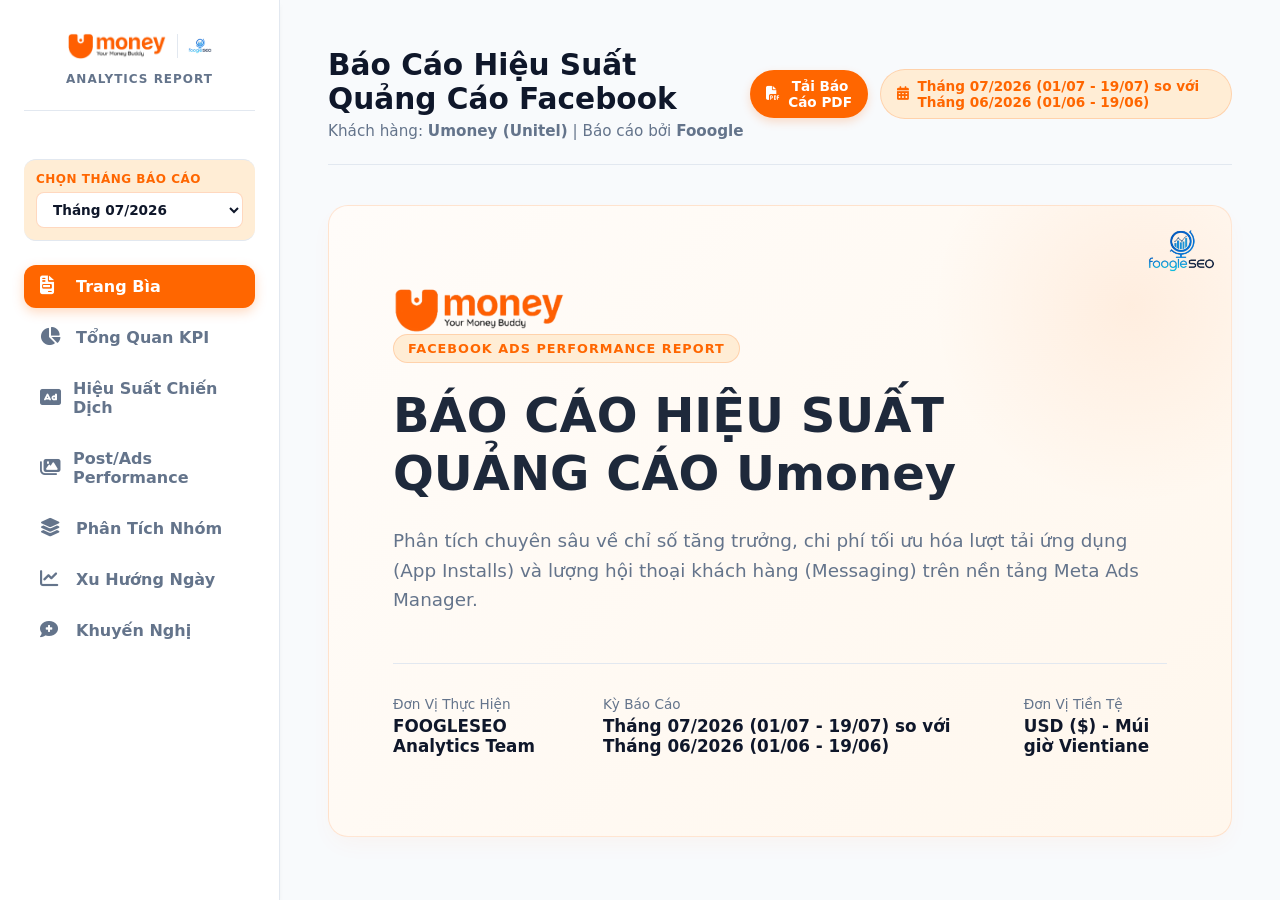
==== commit 4d0a964d: "Auto-deploy updated Dashboard [no-index]" ====
--- a/index.html
+++ b/index.html
@@ -57,7 +57,7 @@
                     <i class="fa-solid fa-file-pdf"></i> Tải Báo Cáo PDF
                 </button>
                 <div class="date-badge">
-                    <i class="fa-solid fa-calendar-days"></i> Tháng 07/2026 (01/07 - 12/07) so với Tháng 06/2026 (01/06 - 12/06)
+                    <i class="fa-solid fa-calendar-days"></i> Tháng 07/2026 (01/07 - 19/07) so với Tháng 06/2026 (01/06 - 19/06)
                 </div>
             </div>
         </header>
@@ -82,7 +82,7 @@
                     </div>
                     <div class="meta-item">
                         <span>Kỳ Báo Cáo</span>
-                        <strong>Tháng 07/2026 (01/07 - 12/07) so với Tháng 06/2026 (01/06 - 12/06)</strong>
+                        <strong>Tháng 07/2026 (01/07 - 19/07) so với Tháng 06/2026 (01/06 - 19/06)</strong>
                     </div>
                     <div class="meta-item">
                         <span>Đơn Vị Tiền Tệ</span>
@@ -98,38 +98,38 @@
             <div class="kpi-grid">
                 <div class="kpi-card">
                     <div class="kpi-title">Tổng Chi Phí <i class="fa-solid fa-hand-holding-dollar"></i></div>
-                    <div class="kpi-value">$6,152.65</div>
+                    <div class="kpi-value">$9,912.26</div>
                     <div class="kpi-unit">USD</div>
                     <div class="kpi-trend up">
                         <i class="fa-solid fa-arrow-trend-up"></i>
-                        +2.6%
+                        +8.3%
                     </div>
                 </div>
                 <div class="kpi-card">
                     <div class="kpi-title">Lượt Tải App <i class="fa-solid fa-download"></i></div>
-                    <div class="kpi-value">10,644</div>
+                    <div class="kpi-value">16,584</div>
                     <div class="kpi-unit">Lượt cài đặt</div>
                     <div class="kpi-trend up">
                         <i class="fa-solid fa-arrow-trend-up"></i>
-                        +40.8%
+                        +12.7%
                     </div>
                 </div>
                 <div class="kpi-card">
                     <div class="kpi-title">Chi phí / Lượt tải (CPI) <i class="fa-solid fa-calculator"></i></div>
-                    <div class="kpi-value">$0.58</div>
+                    <div class="kpi-value">$0.60</div>
                     <div class="kpi-unit">USD / Lượt tải</div>
                     <div class="kpi-trend up">
                         <i class="fa-solid fa-arrow-trend-down"></i>
-                        -27.1%
+                        -3.8%
                     </div>
                 </div>
                 <div class="kpi-card">
                     <div class="kpi-title">Lượt Tin Nhắn Mới <i class="fa-solid fa-comments"></i></div>
-                    <div class="kpi-value">1,447</div>
+                    <div class="kpi-value">2,437</div>
                     <div class="kpi-unit">Lượt kết nối</div>
                     <div class="kpi-trend down">
                         <i class="fa-solid fa-arrow-trend-down"></i>
-                        -56.5%
+                        -41.6%
                     </div>
                 </div>
             </div>
@@ -138,11 +138,11 @@
             <div class="kpi-grid">
                 <div class="kpi-card">
                     <div class="kpi-title">Tiếp cận (Reach) <i class="fa-solid fa-users-viewfinder"></i></div>
-                    <div class="kpi-value">2,105,555</div>
+                    <div class="kpi-value">2,428,896</div>
                     <div class="kpi-unit">Người tiếp cận</div>
                     <div class="kpi-trend down">
                         <i class="fa-solid fa-arrow-trend-down"></i>
-                        -21.0%
+                        -17.9%
                     </div>
                 </div>
                 <div class="kpi-card">
@@ -156,11 +156,11 @@
                 </div>
                 <div class="kpi-card">
                     <div class="kpi-title">Giá mỗi Lượt Thích <i class="fa-solid fa-dollar-sign"></i></div>
-                    <div class="kpi-value">$0.852</div>
+                    <div class="kpi-value">$1.373</div>
                     <div class="kpi-unit">USD / Like</div>
                     <div class="kpi-trend down">
                         <i class="fa-solid fa-arrow-trend-up"></i>
-                        +155.5%
+                        +169.8%
                     </div>
                 </div>
                 <div class="kpi-card">
@@ -183,8 +183,8 @@
                     <thead>
                         <tr>
                             <th>Chỉ số</th>
-                            <th>Tháng 07/2026 (01/07 - 12/07)</th>
-                            <th>Tháng 06/2026 (01/06 - 12/06)</th>
+                            <th>Tháng 07/2026 (01/07 - 19/07)</th>
+                            <th>Tháng 06/2026 (01/06 - 19/06)</th>
                             <th>Thay đổi</th>
                             <th>% Thay đổi</th>
                             <th>Đánh giá</th>
@@ -193,59 +193,59 @@
                     <tbody>
                         <tr>
                             <td>Tổng Chi Phí (USD)</td>
-                            <td>$6,152.65</td>
-                            <td>$5,996.91</td>
-                            <td>$+155.74</td>
-                            <td style="color: var(--danger); font-weight:700;">+2.6%</td>
+                            <td>$9,912.26</td>
+                            <td>$9,150.24</td>
+                            <td>$+762.02</td>
+                            <td style="color: var(--danger); font-weight:700;">+8.3%</td>
                             <td><span class="badge evaluation caution">Tăng chi phí</span></td>
                         </tr>
                         <tr>
                             <td>Lượt Tải App (Installs)</td>
-                            <td>10,644</td>
-                            <td>7,562</td>
-                            <td>+3,082</td>
-                            <td style="color: var(--success); font-weight:700;">+40.8%</td>
+                            <td>16,584</td>
+                            <td>14,720</td>
+                            <td>+1,864</td>
+                            <td style="color: var(--success); font-weight:700;">+12.7%</td>
                             <td><span class="badge evaluation good">Tăng tốt</span></td>
                         </tr>
                         <tr>
                             <td>Chi phí / Lượt tải (CPI)</td>
-                            <td>$0.58</td>
-                            <td>$0.79</td>
-                            <td>-0.21</td>
-                            <td style="color: var(--success); font-weight:700;">-27.1%</td>
+                            <td>$0.60</td>
+                            <td>$0.62</td>
+                            <td>-0.02</td>
+                            <td style="color: var(--success); font-weight:700;">-3.8%</td>
                             <td><span class="badge evaluation good">Tối ưu tốt</span></td>
                         </tr>
                         <tr>
                             <td>Lượt Tin Nhắn Mới</td>
-                            <td>1,447</td>
-                            <td>3,325</td>
-                            <td>-1,878</td>
-                            <td style="color: var(--danger); font-weight:700;">-56.5%</td>
+                            <td>2,437</td>
+                            <td>4,174</td>
+                            <td>-1,737</td>
+                            <td style="color: var(--danger); font-weight:700;">-41.6%</td>
                             <td><span class="badge evaluation caution">Giảm sút</span></td>
                         </tr>
                         <tr>
                             <td>Tỷ lệ Click (CTR %)</td>
-                            <td>71.24%</td>
-                            <td>154.46%</td>
-                            <td>-83.22%</td>
-                            <td style="color: var(--danger); font-weight:700;">-53.9%</td>
+                            <td>72.57%</td>
+                            <td>134.65%</td>
+                            <td>-62.08%</td>
+                            <td style="color: var(--danger); font-weight:700;">-46.1%</td>
                             <td><span class="badge evaluation caution">Kém tương tác</span></td>
                         </tr>
                         <tr>
                             <td>Giá mỗi Click (CPC USD)</td>
-                            <td>$0.0438</td>
-                            <td>$0.0188</td>
-                            <td>+0.0250</td>
-                            <td style="color: var(--danger); font-weight:700;">+133.5%</td>
+                            <td>$0.0428</td>
+                            <td>$0.0234</td>
+                            <td>+0.0194</td>
+                            <td style="color: var(--danger); font-weight:700;">+83.1%</td>
                             <td><span class="badge evaluation caution">Tăng nhẹ</span></td>
                         </tr>
                         <tr>
                             <td>Lượt Hiển Thị (Impressions)</td>
-                            <td>19,717,490</td>
-                            <td>20,696,965</td>
-                            <td>-979,475</td>
-                            <td style="color: var(--danger); font-weight:700;">-4.7%</td>
-                            <td><span class="badge evaluation caution">Hẹp phân phối</span></td>
+                            <td>31,895,263</td>
+                            <td>29,047,207</td>
+                            <td>+2,848,056</td>
+                            <td style="color: var(--success); font-weight:700;">+9.8%</td>
+                            <td><span class="badge evaluation good">Mở rộng hiển thị</span></td>
                         </tr>
                     </tbody>
                 </table>
@@ -281,84 +281,84 @@
                                 <td>1</td>
                                 <td><strong>Umoney_Followers_T5 new post hinh_May</strong></td>
                                 <td><span class="badge active">Đang chạy</span></td>
-                                <td>$215.20</td>
-                                <td>480</td>
-                                <td>$0.45</td>
+                                <td>$339.11</td>
+                                <td>776</td>
+                                <td>$0.44</td>
                                 <td>0</td>
                                 <td>0</td>
-                                <td>677,197</td>
-                                <td>147.92%</td>
-                                <td>$0.0215</td>
+                                <td>1,021,327</td>
+                                <td>152.16%</td>
+                                <td>$0.0218</td>
                             </tr>
     
                             <tr>
                                 <td>2</td>
                                 <td><strong>Umoney_App-Actions_Transfer t5 video new TT_May</strong></td>
                                 <td><span class="badge active">Đang chạy</span></td>
-                                <td>$353.01</td>
-                                <td>207</td>
-                                <td>$1.71</td>
-                                <td>107</td>
-                                <td>57,289</td>
-                                <td>1,442,572</td>
-                                <td>66.97%</td>
-                                <td>$0.0365</td>
+                                <td>$566.75</td>
+                                <td>337</td>
+                                <td>$1.68</td>
+                                <td>162</td>
+                                <td>92,298</td>
+                                <td>2,455,767</td>
+                                <td>59.37%</td>
+                                <td>$0.0389</td>
                             </tr>
     
                             <tr>
                                 <td>3</td>
                                 <td><strong>Umoney_App-Install-KYC_t5 video new click link app daymanh_May</strong></td>
                                 <td><span class="badge active">Đang chạy</span></td>
-                                <td>$181.91</td>
-                                <td>128</td>
-                                <td>$1.42</td>
-                                <td>310</td>
+                                <td>$286.77</td>
+                                <td>220</td>
+                                <td>$1.30</td>
+                                <td>519</td>
                                 <td>0</td>
-                                <td>861,404</td>
-                                <td>164.50%</td>
-                                <td>$0.0128</td>
+                                <td>1,350,560</td>
+                                <td>164.24%</td>
+                                <td>$0.0129</td>
                             </tr>
     
                             <tr>
                                 <td>4</td>
                                 <td><strong>Umoney_Followers_T5 Transfer No Fee_May</strong></td>
                                 <td><span class="badge active">Đang chạy</span></td>
-                                <td>$659.46</td>
-                                <td>439</td>
-                                <td>$1.50</td>
+                                <td>$1,039.59</td>
+                                <td>682</td>
+                                <td>$1.52</td>
                                 <td>0</td>
-                                <td>68,321</td>
-                                <td>2,514,569</td>
-                                <td>84.87%</td>
-                                <td>$0.0309</td>
+                                <td>104,840</td>
+                                <td>3,850,322</td>
+                                <td>84.56%</td>
+                                <td>$0.0319</td>
                             </tr>
     
                             <tr>
                                 <td>5</td>
                                 <td><strong>Umoney_App-Action_Buy-Data_June</strong></td>
                                 <td><span class="badge active">Đang chạy</span></td>
-                                <td>$178.28</td>
-                                <td>134</td>
-                                <td>$1.33</td>
-                                <td>167</td>
+                                <td>$283.56</td>
+                                <td>205</td>
+                                <td>$1.38</td>
+                                <td>279</td>
                                 <td>0</td>
-                                <td>467,904</td>
-                                <td>167.94%</td>
-                                <td>$0.0227</td>
+                                <td>739,494</td>
+                                <td>164.64%</td>
+                                <td>$0.0233</td>
                             </tr>
     
                             <tr>
                                 <td>6</td>
                                 <td><strong>Umoney_App-Install-KYC_Install_June</strong></td>
                                 <td><span class="badge active">Đang chạy</span></td>
-                                <td>$2,914.16</td>
-                                <td>6,421</td>
-                                <td>$0.45</td>
-                                <td>140</td>
-                                <td>528,097</td>
-                                <td>8,992,157</td>
-                                <td>44.08%</td>
-                                <td>$0.0735</td>
+                                <td>$4,706.03</td>
+                                <td>10,086</td>
+                                <td>$0.47</td>
+                                <td>233</td>
+                                <td>795,767</td>
+                                <td>14,948,126</td>
+                                <td>46.06%</td>
+                                <td>$0.0683</td>
                             </tr>
     
                             <tr>
@@ -379,70 +379,70 @@
                                 <td>8</td>
                                 <td><strong>Umoney_Other_TT _June</strong></td>
                                 <td><span class="badge active">Đang chạy</span></td>
-                                <td>$80.44</td>
+                                <td>$130.01</td>
                                 <td>0</td>
                                 <td>-</td>
-                                <td>165</td>
+                                <td>276</td>
                                 <td>0</td>
-                                <td>79,305</td>
-                                <td>158.63%</td>
-                                <td>$0.0639</td>
+                                <td>126,342</td>
+                                <td>160.91%</td>
+                                <td>$0.0640</td>
                             </tr>
     
                             <tr>
                                 <td>9</td>
                                 <td><strong>Umoney_App-Install-KYC_ Google Play Store 20k KIP  _June</strong></td>
                                 <td><span class="badge active">Đang chạy</span></td>
-                                <td>$595.92</td>
-                                <td>1,733</td>
-                                <td>$0.34</td>
-                                <td>75</td>
-                                <td>8,500</td>
-                                <td>2,074,650</td>
-                                <td>38.23%</td>
-                                <td>$0.0751</td>
+                                <td>$948.42</td>
+                                <td>2,634</td>
+                                <td>$0.36</td>
+                                <td>114</td>
+                                <td>11,073</td>
+                                <td>3,184,367</td>
+                                <td>39.17%</td>
+                                <td>$0.0760</td>
                             </tr>
     
                             <tr>
                                 <td>10</td>
                                 <td><strong>Umoney_App-Install-KYC_ Google Play Store Free Transfer _June</strong></td>
                                 <td><span class="badge active">Đang chạy</span></td>
-                                <td>$400.26</td>
-                                <td>813</td>
+                                <td>$542.41</td>
+                                <td>1,101</td>
                                 <td>$0.49</td>
-                                <td>36</td>
-                                <td>127,215</td>
-                                <td>1,225,102</td>
-                                <td>36.27%</td>
-                                <td>$0.0901</td>
+                                <td>45</td>
+                                <td>170,040</td>
+                                <td>1,670,623</td>
+                                <td>37.57%</td>
+                                <td>$0.0864</td>
                             </tr>
     
                             <tr>
                                 <td>11</td>
                                 <td><strong>Umoney_App-Action_Buy-Data_Jul</strong></td>
                                 <td><span class="badge active">Đang chạy</span></td>
-                                <td>$574.01</td>
-                                <td>283</td>
-                                <td>$2.03</td>
-                                <td>445</td>
+                                <td>$1,069.61</td>
+                                <td>537</td>
+                                <td>$1.99</td>
+                                <td>807</td>
                                 <td>0</td>
-                                <td>1,382,630</td>
-                                <td>174.63%</td>
-                                <td>$0.0238</td>
+                                <td>2,548,335</td>
+                                <td>175.75%</td>
+                                <td>$0.0239</td>
                             </tr>
     
                             <tr class="sum-row">
                                 <td>-</td>
                                 <td>TỔNG CỘNG</td>
                                 <td>-</td>
-                                <td>$6,152.65</td>
-                                <td>10,644</td>
-                                <td>$0.58</td>
-                                <td>1,447</td>
-                                <td>789,422</td>
-                                <td>19,717,490</td>
-                                <td>0.71%</td>
-                                <td>$0.0438</td>
+                                <td>$9,912.26</td>
+                                <td>16,584</td>
+                                <td>$0.60</td>
+                                <td>2,437</td>
+                                <td>1,174,018</td>
+                                <td>31,895,263</td>
+                                <td>0.73%</td>
+                                <td>$0.0428</td>
                             </tr>
                         </tbody>
                     </table>
@@ -485,7 +485,7 @@
                                 <td>1</td>
                                 <td data-value="JuneA18"><span class="code-badge">JuneA18</span></td>
                                 <td style="text-align: center;"><img src="https://storage.googleapis.com/umoney-ads-dashboard-491202/thumbnails/120249157458790695.jpg" class="ad-thumbnail" alt="JuneA18 Thumbnail" onclick="openLightbox('https://storage.googleapis.com/umoney-ads-dashboard-491202/thumbnails/120249157458790695.jpg')"></td>
-                                <td class="num-col" style="font-weight:700;" data-value="22.66">$22.66</td>
+                                <td class="num-col" style="font-weight:700;" data-value="22.71">$22.71</td>
                                 <td data-value="Call Green SM taxi and pay via QR Umoney"><span class="badge obj-badge call green sm taxi and pay via qr umoney">Call Green SM taxi and pay via QR Umoney</span></td>
                                 <td class="num-col" data-value="0">0</td>
                                 <td class="num-col" data-value="0">0</td>
@@ -521,17 +521,17 @@
                                 <td>3</td>
                                 <td data-value="MayA05"><span class="code-badge">MayA05</span></td>
                                 <td style="text-align: center;"><img src="https://storage.googleapis.com/umoney-ads-dashboard-491202/thumbnails/120246937177680695.jpg" class="ad-thumbnail" alt="MayA05 Thumbnail" onclick="openLightbox('https://storage.googleapis.com/umoney-ads-dashboard-491202/thumbnails/120246937177680695.jpg')"></td>
-                                <td class="num-col" style="font-weight:700;" data-value="221.26">$221.26</td>
+                                <td class="num-col" style="font-weight:700;" data-value="347.08">$347.08</td>
                                 <td data-value="Followers"><span class="badge obj-badge followers">Followers</span></td>
-                                <td class="num-col" data-value="2093">2,093</td>
-                                <td class="num-col" data-value="497">497</td>
-                                <td class="num-col" data-value="0.45">$0.45</td>
-                                <td class="num-col" data-value="0.106">$0.106</td>
-                                <td class="num-col" data-value="101834">101,834</td>
+                                <td class="num-col" data-value="3087">3,087</td>
+                                <td class="num-col" data-value="803">803</td>
+                                <td class="num-col" data-value="0.43">$0.43</td>
+                                <td class="num-col" data-value="0.112">$0.112</td>
+                                <td class="num-col" data-value="163591">163,591</td>
                                 <td class="num-col" data-value="2223">2,223</td>
                                 <td class="num-col" data-value="1227">1,227</td>
                                 <td class="num-col" data-value="3450" style="font-weight:700;">3,450</td>
-                                <td class="num-col" data-value="0.06" style="font-weight:700; color:var(--primary);">$0.06</td>
+                                <td class="num-col" data-value="0.1" style="font-weight:700; color:var(--primary);">$0.10</td>
                                 <td class="num-col" data-value="75983">75,983</td>
                             </tr>
                 
@@ -539,17 +539,17 @@
                                 <td>4</td>
                                 <td data-value="MayA08"><span class="code-badge">MayA08</span></td>
                                 <td style="text-align: center;"><img src="https://storage.googleapis.com/umoney-ads-dashboard-491202/thumbnails/120247285582800695.jpg" class="ad-thumbnail" alt="MayA08 Thumbnail" onclick="openLightbox('https://storage.googleapis.com/umoney-ads-dashboard-491202/thumbnails/120247285582800695.jpg')"></td>
-                                <td class="num-col" style="font-weight:700;" data-value="260.64">$260.64</td>
+                                <td class="num-col" style="font-weight:700;" data-value="404.89">$404.89</td>
                                 <td data-value="App-Action"><span class="badge obj-badge app-action">App-Action</span></td>
-                                <td class="num-col" data-value="6">6</td>
-                                <td class="num-col" data-value="161">161</td>
-                                <td class="num-col" data-value="1.62">$1.62</td>
-                                <td class="num-col" data-value="43.44">$43.440</td>
-                                <td class="num-col" data-value="17158">17,158</td>
+                                <td class="num-col" data-value="8">8</td>
+                                <td class="num-col" data-value="242">242</td>
+                                <td class="num-col" data-value="1.67">$1.67</td>
+                                <td class="num-col" data-value="50.611">$50.611</td>
+                                <td class="num-col" data-value="29119">29,119</td>
                                 <td class="num-col" data-value="638">638</td>
                                 <td class="num-col" data-value="311">311</td>
                                 <td class="num-col" data-value="949" style="font-weight:700;">949</td>
-                                <td class="num-col" data-value="0.27" style="font-weight:700; color:var(--primary);">$0.27</td>
+                                <td class="num-col" data-value="0.43" style="font-weight:700; color:var(--primary);">$0.43</td>
                                 <td class="num-col" data-value="12696">12,696</td>
                             </tr>
                 
@@ -557,13 +557,13 @@
                                 <td>5</td>
                                 <td data-value="MayA18"><span class="code-badge">MayA18</span></td>
                                 <td style="text-align: center;"><img src="https://storage.googleapis.com/umoney-ads-dashboard-491202/thumbnails/120247428328470695.jpg" class="ad-thumbnail" alt="MayA18 Thumbnail" onclick="openLightbox('https://storage.googleapis.com/umoney-ads-dashboard-491202/thumbnails/120247428328470695.jpg')"></td>
-                                <td class="num-col" style="font-weight:700;" data-value="0.65">$0.65</td>
+                                <td class="num-col" style="font-weight:700;" data-value="0.79">$0.79</td>
                                 <td data-value="App-Action"><span class="badge obj-badge app-action">App-Action</span></td>
                                 <td class="num-col" data-value="0">0</td>
-                                <td class="num-col" data-value="0">0</td>
-                                <td class="num-col" data-value="0">-</td>
-                                <td class="num-col" data-value="0">-</td>
-                                <td class="num-col" data-value="1608">1,608</td>
+                                <td class="num-col" data-value="3">3</td>
+                                <td class="num-col" data-value="0.26">$0.26</td>
+                                <td class="num-col" data-value="0">-</td>
+                                <td class="num-col" data-value="1949">1,949</td>
                                 <td class="num-col" data-value="23">23</td>
                                 <td class="num-col" data-value="13">13</td>
                                 <td class="num-col" data-value="36" style="font-weight:700;">36</td>
@@ -575,17 +575,17 @@
                                 <td>6</td>
                                 <td data-value="MayA07"><span class="code-badge">MayA07</span></td>
                                 <td style="text-align: center;"><img src="https://storage.googleapis.com/umoney-ads-dashboard-491202/thumbnails/120247428378750695.jpg" class="ad-thumbnail" alt="MayA07 Thumbnail" onclick="openLightbox('https://storage.googleapis.com/umoney-ads-dashboard-491202/thumbnails/120247428378750695.jpg')"></td>
-                                <td class="num-col" style="font-weight:700;" data-value="372.58">$372.58</td>
+                                <td class="num-col" style="font-weight:700;" data-value="582.77">$582.77</td>
                                 <td data-value="App-Action"><span class="badge obj-badge app-action">App-Action</span></td>
-                                <td class="num-col" data-value="1428">1,428</td>
-                                <td class="num-col" data-value="204">204</td>
-                                <td class="num-col" data-value="1.83">$1.83</td>
-                                <td class="num-col" data-value="0.261">$0.261</td>
-                                <td class="num-col" data-value="40257">40,257</td>
+                                <td class="num-col" data-value="2195">2,195</td>
+                                <td class="num-col" data-value="335">335</td>
+                                <td class="num-col" data-value="1.74">$1.74</td>
+                                <td class="num-col" data-value="0.265">$0.265</td>
+                                <td class="num-col" data-value="71301">71,301</td>
                                 <td class="num-col" data-value="1370">1,370</td>
                                 <td class="num-col" data-value="653">653</td>
                                 <td class="num-col" data-value="2023" style="font-weight:700;">2,023</td>
-                                <td class="num-col" data-value="0.18" style="font-weight:700; color:var(--primary);">$0.18</td>
+                                <td class="num-col" data-value="0.29" style="font-weight:700; color:var(--primary);">$0.29</td>
                                 <td class="num-col" data-value="29420">29,420</td>
                             </tr>
                 
@@ -593,35 +593,35 @@
                                 <td>7</td>
                                 <td data-value="MayA09"><span class="code-badge">MayA09</span></td>
                                 <td style="text-align: center;"><img src="https://storage.googleapis.com/umoney-ads-dashboard-491202/thumbnails/120247428451530695.jpg" class="ad-thumbnail" alt="MayA09 Thumbnail" onclick="openLightbox('https://storage.googleapis.com/umoney-ads-dashboard-491202/thumbnails/120247428451530695.jpg')"></td>
-                                <td class="num-col" style="font-weight:700;" data-value="246.42">$246.42</td>
+                                <td class="num-col" style="font-weight:700;" data-value="386.01">$386.01</td>
                                 <td data-value="Followers"><span class="badge obj-badge followers">Followers</span></td>
-                                <td class="num-col" data-value="1969">1,969</td>
-                                <td class="num-col" data-value="112">112</td>
-                                <td class="num-col" data-value="2.2">$2.20</td>
-                                <td class="num-col" data-value="0.125">$0.125</td>
-                                <td class="num-col" data-value="10129">10,129</td>
+                                <td class="num-col" data-value="3037">3,037</td>
+                                <td class="num-col" data-value="184">184</td>
+                                <td class="num-col" data-value="2.1">$2.10</td>
+                                <td class="num-col" data-value="0.127">$0.127</td>
+                                <td class="num-col" data-value="16289">16,289</td>
                                 <td class="num-col" data-value="345">345</td>
                                 <td class="num-col" data-value="155">155</td>
                                 <td class="num-col" data-value="500" style="font-weight:700;">500</td>
-                                <td class="num-col" data-value="0.49" style="font-weight:700; color:var(--primary);">$0.49</td>
+                                <td class="num-col" data-value="0.77" style="font-weight:700; color:var(--primary);">$0.77</td>
                                 <td class="num-col" data-value="7009">7,009</td>
                             </tr>
                 
                             <tr>
                                 <td>8</td>
                                 <td data-value="MayA06"><span class="code-badge">MayA06</span></td>
-                                <td style="text-align: center;"><img src="https://storage.googleapis.com/umoney-ads-dashboard-491202/thumbnails/120247428651980695.jpg" class="ad-thumbnail" alt="MayA06 Thumbnail" onclick="openLightbox('https://storage.googleapis.com/umoney-ads-dashboard-491202/thumbnails/120247428651980695.jpg')"></td>
-                                <td class="num-col" style="font-weight:700;" data-value="656.7">$656.70</td>
+                                <td style="text-align: center;"><img src="https://storage.googleapis.com/umoney-ads-dashboard-491202/thumbnails/120248549632630695.jpg" class="ad-thumbnail" alt="MayA06 Thumbnail" onclick="openLightbox('https://storage.googleapis.com/umoney-ads-dashboard-491202/thumbnails/120248549632630695.jpg')"></td>
+                                <td class="num-col" style="font-weight:700;" data-value="942.3">$942.30</td>
                                 <td data-value="Followers"><span class="badge obj-badge followers">Followers</span></td>
-                                <td class="num-col" data-value="1713">1,713</td>
-                                <td class="num-col" data-value="1098">1,098</td>
-                                <td class="num-col" data-value="0.6">$0.60</td>
-                                <td class="num-col" data-value="0.383">$0.383</td>
-                                <td class="num-col" data-value="62832">62,832</td>
+                                <td class="num-col" data-value="2644">2,644</td>
+                                <td class="num-col" data-value="1529">1,529</td>
+                                <td class="num-col" data-value="0.62">$0.62</td>
+                                <td class="num-col" data-value="0.356">$0.356</td>
+                                <td class="num-col" data-value="98023">98,023</td>
                                 <td class="num-col" data-value="2739">2,739</td>
                                 <td class="num-col" data-value="909">909</td>
                                 <td class="num-col" data-value="3648" style="font-weight:700;">3,648</td>
-                                <td class="num-col" data-value="0.18" style="font-weight:700; color:var(--primary);">$0.18</td>
+                                <td class="num-col" data-value="0.26" style="font-weight:700; color:var(--primary);">$0.26</td>
                                 <td class="num-col" data-value="46033">46,033</td>
                             </tr>
                 
@@ -629,71 +629,71 @@
                                 <td>9</td>
                                 <td data-value="MayA03"><span class="code-badge">MayA03</span></td>
                                 <td style="text-align: center;"><img src="https://storage.googleapis.com/umoney-ads-dashboard-491202/thumbnails/120248305096620695.jpg" class="ad-thumbnail" alt="MayA03 Thumbnail" onclick="openLightbox('https://storage.googleapis.com/umoney-ads-dashboard-491202/thumbnails/120248305096620695.jpg')"></td>
-                                <td class="num-col" style="font-weight:700;" data-value="184.23">$184.23</td>
+                                <td class="num-col" style="font-weight:700;" data-value="290.6">$290.60</td>
                                 <td data-value="60K"><span class="badge obj-badge 60k">60K</span></td>
-                                <td class="num-col" data-value="2">2</td>
-                                <td class="num-col" data-value="140">140</td>
-                                <td class="num-col" data-value="1.32">$1.32</td>
-                                <td class="num-col" data-value="92.115">$92.115</td>
-                                <td class="num-col" data-value="24785">24,785</td>
+                                <td class="num-col" data-value="6">6</td>
+                                <td class="num-col" data-value="212">212</td>
+                                <td class="num-col" data-value="1.37">$1.37</td>
+                                <td class="num-col" data-value="48.433">$48.433</td>
+                                <td class="num-col" data-value="39173">39,173</td>
                                 <td class="num-col" data-value="1356">1,356</td>
                                 <td class="num-col" data-value="418">418</td>
                                 <td class="num-col" data-value="1774" style="font-weight:700;">1,774</td>
-                                <td class="num-col" data-value="0.1" style="font-weight:700; color:var(--primary);">$0.10</td>
+                                <td class="num-col" data-value="0.16" style="font-weight:700; color:var(--primary);">$0.16</td>
                                 <td class="num-col" data-value="17528">17,528</td>
                             </tr>
                 
                             <tr>
                                 <td>10</td>
                                 <td data-value="JunA11"><span class="code-badge">JunA11</span></td>
-                                <td style="text-align: center;"><img src="https://storage.googleapis.com/umoney-ads-dashboard-491202/thumbnails/120248307099310695.jpg" class="ad-thumbnail" alt="JunA11 Thumbnail" onclick="openLightbox('https://storage.googleapis.com/umoney-ads-dashboard-491202/thumbnails/120248307099310695.jpg')"></td>
-                                <td class="num-col" style="font-weight:700;" data-value="1632.09">$1,632.09</td>
+                                <td style="text-align: center;"><img src="https://storage.googleapis.com/umoney-ads-dashboard-491202/thumbnails/120248554498490695.jpg" class="ad-thumbnail" alt="JunA11 Thumbnail" onclick="openLightbox('https://storage.googleapis.com/umoney-ads-dashboard-491202/thumbnails/120248554498490695.jpg')"></td>
+                                <td class="num-col" style="font-weight:700;" data-value="2563.85">$2,563.85</td>
                                 <td data-value="LAPNet"><span class="badge obj-badge lapnet">LAPNet</span></td>
-                                <td class="num-col" data-value="10">10</td>
-                                <td class="num-col" data-value="3497">3,497</td>
-                                <td class="num-col" data-value="0.47">$0.47</td>
-                                <td class="num-col" data-value="163.209">$163.209</td>
-                                <td class="num-col" data-value="4517">4,517</td>
+                                <td class="num-col" data-value="12">12</td>
+                                <td class="num-col" data-value="5325">5,325</td>
+                                <td class="num-col" data-value="0.48">$0.48</td>
+                                <td class="num-col" data-value="213.654">$213.654</td>
+                                <td class="num-col" data-value="7034">7,034</td>
                                 <td class="num-col" data-value="116">116</td>
                                 <td class="num-col" data-value="46">46</td>
                                 <td class="num-col" data-value="162" style="font-weight:700;">162</td>
-                                <td class="num-col" data-value="10.07" style="font-weight:700; color:var(--primary);">$10.07</td>
+                                <td class="num-col" data-value="15.83" style="font-weight:700; color:var(--primary);">$15.83</td>
                                 <td class="num-col" data-value="3964">3,964</td>
                             </tr>
                 
                             <tr>
                                 <td>11</td>
                                 <td data-value="MayA01"><span class="code-badge">MayA01</span></td>
-                                <td style="text-align: center;"><img src="https://storage.googleapis.com/umoney-ads-dashboard-491202/thumbnails/120248549116440695.jpg" class="ad-thumbnail" alt="MayA01 Thumbnail" onclick="openLightbox('https://storage.googleapis.com/umoney-ads-dashboard-491202/thumbnails/120248549116440695.jpg')"></td>
-                                <td class="num-col" style="font-weight:700;" data-value="595.67">$595.67</td>
+                                <td style="text-align: center;"><img src="https://storage.googleapis.com/umoney-ads-dashboard-491202/thumbnails/120248544715690695.jpg" class="ad-thumbnail" alt="MayA01 Thumbnail" onclick="openLightbox('https://storage.googleapis.com/umoney-ads-dashboard-491202/thumbnails/120248544715690695.jpg')"></td>
+                                <td class="num-col" style="font-weight:700;" data-value="941.05">$941.05</td>
                                 <td data-value="KYC-App-Install"><span class="badge obj-badge kyc-app-install">KYC-App-Install</span></td>
-                                <td class="num-col" data-value="2">2</td>
-                                <td class="num-col" data-value="1750">1,750</td>
-                                <td class="num-col" data-value="0.34">$0.34</td>
-                                <td class="num-col" data-value="297.835">$297.835</td>
-                                <td class="num-col" data-value="2843">2,843</td>
+                                <td class="num-col" data-value="4">4</td>
+                                <td class="num-col" data-value="2654">2,654</td>
+                                <td class="num-col" data-value="0.35">$0.35</td>
+                                <td class="num-col" data-value="235.262">$235.262</td>
+                                <td class="num-col" data-value="4508">4,508</td>
                                 <td class="num-col" data-value="33">33</td>
                                 <td class="num-col" data-value="17">17</td>
                                 <td class="num-col" data-value="50" style="font-weight:700;">50</td>
-                                <td class="num-col" data-value="11.91" style="font-weight:700; color:var(--primary);">$11.91</td>
+                                <td class="num-col" data-value="18.82" style="font-weight:700; color:var(--primary);">$18.82</td>
                                 <td class="num-col" data-value="2393">2,393</td>
                             </tr>
                 
                             <tr>
                                 <td>12</td>
                                 <td data-value="JunA05"><span class="code-badge">JunA05</span></td>
-                                <td style="text-align: center;"><img src="https://storage.googleapis.com/umoney-ads-dashboard-491202/thumbnails/120248553067390695.jpg" class="ad-thumbnail" alt="JunA05 Thumbnail" onclick="openLightbox('https://storage.googleapis.com/umoney-ads-dashboard-491202/thumbnails/120248553067390695.jpg')"></td>
-                                <td class="num-col" style="font-weight:700;" data-value="21.7">$21.70</td>
+                                <td style="text-align: center;"><img src="https://storage.googleapis.com/umoney-ads-dashboard-491202/thumbnails/120248553251670695.jpg" class="ad-thumbnail" alt="JunA05 Thumbnail" onclick="openLightbox('https://storage.googleapis.com/umoney-ads-dashboard-491202/thumbnails/120248553251670695.jpg')"></td>
+                                <td class="num-col" style="font-weight:700;" data-value="30.2">$30.20</td>
                                 <td data-value="KYC-App-Install"><span class="badge obj-badge kyc-app-install">KYC-App-Install</span></td>
                                 <td class="num-col" data-value="0">0</td>
-                                <td class="num-col" data-value="43">43</td>
-                                <td class="num-col" data-value="0.5">$0.50</td>
-                                <td class="num-col" data-value="0">-</td>
-                                <td class="num-col" data-value="64">64</td>
+                                <td class="num-col" data-value="59">59</td>
+                                <td class="num-col" data-value="0.51">$0.51</td>
+                                <td class="num-col" data-value="0">-</td>
+                                <td class="num-col" data-value="76">76</td>
                                 <td class="num-col" data-value="1">1</td>
                                 <td class="num-col" data-value="1">1</td>
                                 <td class="num-col" data-value="2" style="font-weight:700;">2</td>
-                                <td class="num-col" data-value="10.85" style="font-weight:700; color:var(--primary);">$10.85</td>
+                                <td class="num-col" data-value="15.1" style="font-weight:700; color:var(--primary);">$15.10</td>
                                 <td class="num-col" data-value="48">48</td>
                             </tr>
                 
@@ -701,7 +701,7 @@
                                 <td>13</td>
                                 <td data-value="JunA15"><span class="code-badge">JunA15</span></td>
                                 <td style="text-align: center;"><img src="https://storage.googleapis.com/umoney-ads-dashboard-491202/thumbnails/120248553459760695.jpg" class="ad-thumbnail" alt="JunA15 Thumbnail" onclick="openLightbox('https://storage.googleapis.com/umoney-ads-dashboard-491202/thumbnails/120248553459760695.jpg')"></td>
-                                <td class="num-col" style="font-weight:700;" data-value="1.49">$1.49</td>
+                                <td class="num-col" style="font-weight:700;" data-value="2.04">$2.04</td>
                                 <td data-value="Book your Lao Airlines"><span class="badge obj-badge book your lao airlines">Book your Lao Airlines</span></td>
                                 <td class="num-col" data-value="0">0</td>
                                 <td class="num-col" data-value="0">0</td>
@@ -719,17 +719,17 @@
                                 <td>14</td>
                                 <td data-value="JunA16"><span class="code-badge">JunA16</span></td>
                                 <td style="text-align: center;"><img src="https://storage.googleapis.com/umoney-ads-dashboard-491202/thumbnails/120248554872120695.jpg" class="ad-thumbnail" alt="JunA16 Thumbnail" onclick="openLightbox('https://storage.googleapis.com/umoney-ads-dashboard-491202/thumbnails/120248554872120695.jpg')"></td>
-                                <td class="num-col" style="font-weight:700;" data-value="878.02">$878.02</td>
+                                <td class="num-col" style="font-weight:700;" data-value="1372.56">$1,372.56</td>
                                 <td data-value="Change your water-electricity bill to data net for free"><span class="badge obj-badge change your water-electricity bill to data net for free">Change your water-electricity bill to data net for free</span></td>
-                                <td class="num-col" data-value="7">7</td>
-                                <td class="num-col" data-value="1751">1,751</td>
-                                <td class="num-col" data-value="0.5">$0.50</td>
-                                <td class="num-col" data-value="125.431">$125.431</td>
-                                <td class="num-col" data-value="3060">3,060</td>
+                                <td class="num-col" data-value="10">10</td>
+                                <td class="num-col" data-value="2645">2,645</td>
+                                <td class="num-col" data-value="0.52">$0.52</td>
+                                <td class="num-col" data-value="137.256">$137.256</td>
+                                <td class="num-col" data-value="4738">4,738</td>
                                 <td class="num-col" data-value="45">45</td>
                                 <td class="num-col" data-value="24">24</td>
                                 <td class="num-col" data-value="69" style="font-weight:700;">69</td>
-                                <td class="num-col" data-value="12.72" style="font-weight:700; color:var(--primary);">$12.72</td>
+                                <td class="num-col" data-value="19.89" style="font-weight:700; color:var(--primary);">$19.89</td>
                                 <td class="num-col" data-value="2699">2,699</td>
                             </tr>
                 
@@ -737,17 +737,17 @@
                                 <td>15</td>
                                 <td data-value="JunA21"><span class="code-badge">JunA21</span></td>
                                 <td style="text-align: center;"><img src="https://storage.googleapis.com/umoney-ads-dashboard-491202/thumbnails/120249428884950695.jpg" class="ad-thumbnail" alt="JunA21 Thumbnail" onclick="openLightbox('https://storage.googleapis.com/umoney-ads-dashboard-491202/thumbnails/120249428884950695.jpg')"></td>
-                                <td class="num-col" style="font-weight:700;" data-value="123.45">$123.45</td>
+                                <td class="num-col" style="font-weight:700;" data-value="194.43">$194.43</td>
                                 <td data-value="KYC-App-Install"><span class="badge obj-badge kyc-app-install">KYC-App-Install</span></td>
                                 <td class="num-col" data-value="0">0</td>
-                                <td class="num-col" data-value="265">265</td>
+                                <td class="num-col" data-value="412">412</td>
                                 <td class="num-col" data-value="0.47">$0.47</td>
                                 <td class="num-col" data-value="0">-</td>
-                                <td class="num-col" data-value="388">388</td>
+                                <td class="num-col" data-value="588">588</td>
                                 <td class="num-col" data-value="9">9</td>
                                 <td class="num-col" data-value="2">2</td>
                                 <td class="num-col" data-value="11" style="font-weight:700;">11</td>
-                                <td class="num-col" data-value="11.22" style="font-weight:700; color:var(--primary);">$11.22</td>
+                                <td class="num-col" data-value="17.68" style="font-weight:700; color:var(--primary);">$17.68</td>
                                 <td class="num-col" data-value="355">355</td>
                             </tr>
                 
@@ -755,17 +755,17 @@
                                 <td>16</td>
                                 <td data-value="JunA23"><span class="code-badge">JunA23</span></td>
                                 <td style="text-align: center;"><img src="https://storage.googleapis.com/umoney-ads-dashboard-491202/thumbnails/120249910127940695.jpg" class="ad-thumbnail" alt="JunA23 Thumbnail" onclick="openLightbox('https://storage.googleapis.com/umoney-ads-dashboard-491202/thumbnails/120249910127940695.jpg')"></td>
-                                <td class="num-col" style="font-weight:700;" data-value="120.93">$120.93</td>
+                                <td class="num-col" style="font-weight:700;" data-value="191.95">$191.95</td>
                                 <td data-value="Just confirm your identity and earn free money"><span class="badge obj-badge just confirm your identity and earn free money">Just confirm your identity and earn free money</span></td>
                                 <td class="num-col" data-value="0">0</td>
-                                <td class="num-col" data-value="289">289</td>
-                                <td class="num-col" data-value="0.42">$0.42</td>
-                                <td class="num-col" data-value="0">-</td>
-                                <td class="num-col" data-value="537">537</td>
+                                <td class="num-col" data-value="431">431</td>
+                                <td class="num-col" data-value="0.45">$0.45</td>
+                                <td class="num-col" data-value="0">-</td>
+                                <td class="num-col" data-value="788">788</td>
                                 <td class="num-col" data-value="2">2</td>
                                 <td class="num-col" data-value="4">4</td>
                                 <td class="num-col" data-value="6" style="font-weight:700;">6</td>
-                                <td class="num-col" data-value="20.16" style="font-weight:700; color:var(--primary);">$20.16</td>
+                                <td class="num-col" data-value="31.99" style="font-weight:700; color:var(--primary);">$31.99</td>
                                 <td class="num-col" data-value="490">490</td>
                             </tr>
                 
@@ -773,17 +773,17 @@
                                 <td>17</td>
                                 <td data-value="JunA24"><span class="code-badge">JunA24</span></td>
                                 <td style="text-align: center;"><img src="https://storage.googleapis.com/umoney-ads-dashboard-491202/thumbnails/120249910291150695.jpg" class="ad-thumbnail" alt="JunA24 Thumbnail" onclick="openLightbox('https://storage.googleapis.com/umoney-ads-dashboard-491202/thumbnails/120249910291150695.jpg')"></td>
-                                <td class="num-col" style="font-weight:700;" data-value="121.2">$121.20</td>
+                                <td class="num-col" style="font-weight:700;" data-value="192.39">$192.39</td>
                                 <td data-value="Who is a transfer line must have Umoney"><span class="badge obj-badge who is a transfer line must have umoney">Who is a transfer line must have Umoney</span></td>
                                 <td class="num-col" data-value="0">0</td>
-                                <td class="num-col" data-value="323">323</td>
-                                <td class="num-col" data-value="0.38">$0.38</td>
-                                <td class="num-col" data-value="0">-</td>
-                                <td class="num-col" data-value="316">316</td>
+                                <td class="num-col" data-value="491">491</td>
+                                <td class="num-col" data-value="0.39">$0.39</td>
+                                <td class="num-col" data-value="0">-</td>
+                                <td class="num-col" data-value="473">473</td>
                                 <td class="num-col" data-value="23">23</td>
                                 <td class="num-col" data-value="9">9</td>
                                 <td class="num-col" data-value="32" style="font-weight:700;">32</td>
-                                <td class="num-col" data-value="3.79" style="font-weight:700; color:var(--primary);">$3.79</td>
+                                <td class="num-col" data-value="6.01" style="font-weight:700; color:var(--primary);">$6.01</td>
                                 <td class="num-col" data-value="286">286</td>
                             </tr>
                 
@@ -791,17 +791,17 @@
                                 <td>18</td>
                                 <td data-value="JulA01"><span class="code-badge">JulA01</span></td>
                                 <td style="text-align: center;"><img src="https://storage.googleapis.com/umoney-ads-dashboard-491202/thumbnails/120250096096260695.jpg" class="ad-thumbnail" alt="JulA01 Thumbnail" onclick="openLightbox('https://storage.googleapis.com/umoney-ads-dashboard-491202/thumbnails/120250096096260695.jpg')"></td>
-                                <td class="num-col" style="font-weight:700;" data-value="327.83">$327.83</td>
+                                <td class="num-col" style="font-weight:700;" data-value="540.88">$540.88</td>
                                 <td data-value="X2 internet or get 10%"><span class="badge obj-badge x2 internet or get 10%">X2 internet or get 10%</span></td>
-                                <td class="num-col" data-value="4">4</td>
-                                <td class="num-col" data-value="197">197</td>
-                                <td class="num-col" data-value="1.66">$1.66</td>
-                                <td class="num-col" data-value="81.957">$81.957</td>
-                                <td class="num-col" data-value="34306">34,306</td>
+                                <td class="num-col" data-value="6">6</td>
+                                <td class="num-col" data-value="314">314</td>
+                                <td class="num-col" data-value="1.72">$1.72</td>
+                                <td class="num-col" data-value="90.147">$90.147</td>
+                                <td class="num-col" data-value="54765">54,765</td>
                                 <td class="num-col" data-value="2088">2,088</td>
                                 <td class="num-col" data-value="546">546</td>
                                 <td class="num-col" data-value="2634" style="font-weight:700;">2,634</td>
-                                <td class="num-col" data-value="0.12" style="font-weight:700; color:var(--primary);">$0.12</td>
+                                <td class="num-col" data-value="0.21" style="font-weight:700; color:var(--primary);">$0.21</td>
                                 <td class="num-col" data-value="23972">23,972</td>
                             </tr>
                 
@@ -809,17 +809,17 @@
                                 <td>19</td>
                                 <td data-value="JulA02"><span class="code-badge">JulA02</span></td>
                                 <td style="text-align: center;"><img src="https://storage.googleapis.com/umoney-ads-dashboard-491202/thumbnails/120250097448570695.jpg" class="ad-thumbnail" alt="JulA02 Thumbnail" onclick="openLightbox('https://storage.googleapis.com/umoney-ads-dashboard-491202/thumbnails/120250097448570695.jpg')"></td>
-                                <td class="num-col" style="font-weight:700;" data-value="109.45">$109.45</td>
+                                <td class="num-col" style="font-weight:700;" data-value="180.87">$180.87</td>
                                 <td data-value="App-Action"><span class="badge obj-badge app-action">App-Action</span></td>
-                                <td class="num-col" data-value="0">0</td>
-                                <td class="num-col" data-value="56">56</td>
-                                <td class="num-col" data-value="1.95">$1.95</td>
-                                <td class="num-col" data-value="0">-</td>
-                                <td class="num-col" data-value="8478">8,478</td>
+                                <td class="num-col" data-value="2">2</td>
+                                <td class="num-col" data-value="106">106</td>
+                                <td class="num-col" data-value="1.71">$1.71</td>
+                                <td class="num-col" data-value="90.435">$90.435</td>
+                                <td class="num-col" data-value="14600">14,600</td>
                                 <td class="num-col" data-value="326">326</td>
                                 <td class="num-col" data-value="127">127</td>
                                 <td class="num-col" data-value="453" style="font-weight:700;">453</td>
-                                <td class="num-col" data-value="0.24" style="font-weight:700; color:var(--primary);">$0.24</td>
+                                <td class="num-col" data-value="0.4" style="font-weight:700; color:var(--primary);">$0.40</td>
                                 <td class="num-col" data-value="6116">6,116</td>
                             </tr>
                 
@@ -827,17 +827,17 @@
                                 <td>20</td>
                                 <td data-value="JulA03"><span class="code-badge">JulA03</span></td>
                                 <td style="text-align: center;"><img src="https://storage.googleapis.com/umoney-ads-dashboard-491202/thumbnails/120250155034410695.jpg" class="ad-thumbnail" alt="JulA03 Thumbnail" onclick="openLightbox('https://storage.googleapis.com/umoney-ads-dashboard-491202/thumbnails/120250155034410695.jpg')"></td>
-                                <td class="num-col" style="font-weight:700;" data-value="194.76">$194.76</td>
+                                <td class="num-col" style="font-weight:700;" data-value="335.56">$335.56</td>
                                 <td data-value="KYC-App-Install"><span class="badge obj-badge kyc-app-install">KYC-App-Install</span></td>
                                 <td class="num-col" data-value="0">0</td>
-                                <td class="num-col" data-value="516">516</td>
+                                <td class="num-col" data-value="880">880</td>
                                 <td class="num-col" data-value="0.38">$0.38</td>
                                 <td class="num-col" data-value="0">-</td>
-                                <td class="num-col" data-value="1040">1,040</td>
+                                <td class="num-col" data-value="1726">1,726</td>
                                 <td class="num-col" data-value="14">14</td>
                                 <td class="num-col" data-value="10">10</td>
                                 <td class="num-col" data-value="24" style="font-weight:700;">24</td>
-                                <td class="num-col" data-value="8.12" style="font-weight:700; color:var(--primary);">$8.12</td>
+                                <td class="num-col" data-value="13.98" style="font-weight:700; color:var(--primary);">$13.98</td>
                                 <td class="num-col" data-value="975">975</td>
                             </tr>
                 
@@ -845,17 +845,17 @@
                                 <td>21</td>
                                 <td data-value="JulA04"><span class="code-badge">JulA04</span></td>
                                 <td style="text-align: center;"><img src="https://storage.googleapis.com/umoney-ads-dashboard-491202/thumbnails/120250242914120695.jpg" class="ad-thumbnail" alt="JulA04 Thumbnail" onclick="openLightbox('https://storage.googleapis.com/umoney-ads-dashboard-491202/thumbnails/120250242914120695.jpg')"></td>
-                                <td class="num-col" style="font-weight:700;" data-value="206.17">$206.17</td>
+                                <td class="num-col" style="font-weight:700;" data-value="385.35">$385.35</td>
                                 <td data-value="Paying off is always worth it"><span class="badge obj-badge paying off is always worth it">Paying off is always worth it</span></td>
                                 <td class="num-col" data-value="2">2</td>
-                                <td class="num-col" data-value="69">69</td>
-                                <td class="num-col" data-value="2.99">$2.99</td>
-                                <td class="num-col" data-value="103.085">$103.085</td>
-                                <td class="num-col" data-value="8875">8,875</td>
+                                <td class="num-col" data-value="135">135</td>
+                                <td class="num-col" data-value="2.85">$2.85</td>
+                                <td class="num-col" data-value="192.675">$192.675</td>
+                                <td class="num-col" data-value="17352">17,352</td>
                                 <td class="num-col" data-value="450">450</td>
                                 <td class="num-col" data-value="142">142</td>
                                 <td class="num-col" data-value="592" style="font-weight:700;">592</td>
-                                <td class="num-col" data-value="0.35" style="font-weight:700; color:var(--primary);">$0.35</td>
+                                <td class="num-col" data-value="0.65" style="font-weight:700; color:var(--primary);">$0.65</td>
                                 <td class="num-col" data-value="5997">5,997</td>
                             </tr>
                 
@@ -863,30 +863,48 @@
                                 <td>22</td>
                                 <td data-value="JulA05"><span class="code-badge">JulA05</span></td>
                                 <td style="text-align: center;"><img src="https://storage.googleapis.com/umoney-ads-dashboard-491202/thumbnails/120250242936010695.jpg" class="ad-thumbnail" alt="JulA05 Thumbnail" onclick="openLightbox('https://storage.googleapis.com/umoney-ads-dashboard-491202/thumbnails/120250242936010695.jpg')"></td>
-                                <td class="num-col" style="font-weight:700;" data-value="68.6">$68.60</td>
+                                <td class="num-col" style="font-weight:700;" data-value="86.03">$86.03</td>
                                 <td data-value="Free 2.5 gb of hot net"><span class="badge obj-badge free 2.5 gb of hot net">Free 2.5 gb of hot net</span></td>
                                 <td class="num-col" data-value="0">0</td>
-                                <td class="num-col" data-value="39">39</td>
-                                <td class="num-col" data-value="1.76">$1.76</td>
-                                <td class="num-col" data-value="0">-</td>
-                                <td class="num-col" data-value="9473">9,473</td>
+                                <td class="num-col" data-value="51">51</td>
+                                <td class="num-col" data-value="1.69">$1.69</td>
+                                <td class="num-col" data-value="0">-</td>
+                                <td class="num-col" data-value="12275">12,275</td>
                                 <td class="num-col" data-value="478">478</td>
                                 <td class="num-col" data-value="128">128</td>
                                 <td class="num-col" data-value="606" style="font-weight:700;">606</td>
-                                <td class="num-col" data-value="0.11" style="font-weight:700; color:var(--primary);">$0.11</td>
+                                <td class="num-col" data-value="0.14" style="font-weight:700; color:var(--primary);">$0.14</td>
                                 <td class="num-col" data-value="6707">6,707</td>
                             </tr>
                 
                             <tr>
                                 <td>23</td>
+                                <td data-value="JulA06"><span class="code-badge">JulA06</span></td>
+                                <td style="text-align: center;"><img src="https://storage.googleapis.com/umoney-ads-dashboard-491202/thumbnails/120250537623980695.jpg" class="ad-thumbnail" alt="JulA06 Thumbnail" onclick="openLightbox('https://storage.googleapis.com/umoney-ads-dashboard-491202/thumbnails/120250537623980695.jpg')"></td>
+                                <td class="num-col" style="font-weight:700;" data-value="3.17">$3.17</td>
+                                <td data-value="Call Green SM today"><span class="badge obj-badge call green sm today">Call Green SM today</span></td>
+                                <td class="num-col" data-value="0">0</td>
+                                <td class="num-col" data-value="0">0</td>
+                                <td class="num-col" data-value="0">-</td>
+                                <td class="num-col" data-value="0">-</td>
+                                <td class="num-col" data-value="0">0</td>
+                                <td class="num-col" data-value="0">-</td>
+                                <td class="num-col" data-value="0">-</td>
+                                <td class="num-col" data-value="0" style="font-weight:700;">-</td>
+                                <td class="num-col" data-value="0" style="font-weight:700; color:var(--primary);">-</td>
+                                <td class="num-col" data-value="0">-</td>
+                            </tr>
+                
+                            <tr>
+                                <td>24</td>
                                 <td data-value="JulA07"><span class="code-badge">JulA07</span></td>
                                 <td style="text-align: center;"><img src="https://storage.googleapis.com/umoney-ads-dashboard-491202/thumbnails/120250537647450695.jpg" class="ad-thumbnail" alt="JulA07 Thumbnail" onclick="openLightbox('https://storage.googleapis.com/umoney-ads-dashboard-491202/thumbnails/120250537647450695.jpg')"></td>
-                                <td class="num-col" style="font-weight:700;" data-value="0.08">$0.08</td>
+                                <td class="num-col" style="font-weight:700;" data-value="10.99">$10.99</td>
                                 <td data-value="Pay the bill and get free internet 2.5 GB immediately"><span class="badge obj-badge pay the bill and get free internet 2.5 gb immediately">Pay the bill and get free internet 2.5 GB immediately</span></td>
-                                <td class="num-col" data-value="0">0</td>
-                                <td class="num-col" data-value="0">0</td>
-                                <td class="num-col" data-value="0">-</td>
-                                <td class="num-col" data-value="0">-</td>
+                                <td class="num-col" data-value="1">1</td>
+                                <td class="num-col" data-value="0">0</td>
+                                <td class="num-col" data-value="0">-</td>
+                                <td class="num-col" data-value="10.99">$10.990</td>
                                 <td class="num-col" data-value="0">0</td>
                                 <td class="num-col" data-value="0">0</td>
                                 <td class="num-col" data-value="0">0</td>
@@ -896,16 +914,88 @@
                             </tr>
                 
                             <tr>
-                                <td>24</td>
+                                <td>25</td>
                                 <td data-value="JulA08"><span class="code-badge">JulA08</span></td>
                                 <td style="text-align: center;"><img src="https://storage.googleapis.com/umoney-ads-dashboard-491202/thumbnails/120250537766230695.jpg" class="ad-thumbnail" alt="JulA08 Thumbnail" onclick="openLightbox('https://storage.googleapis.com/umoney-ads-dashboard-491202/thumbnails/120250537766230695.jpg')"></td>
-                                <td class="num-col" style="font-weight:700;" data-value="0.04">$0.04</td>
+                                <td class="num-col" style="font-weight:700;" data-value="30.83">$30.83</td>
                                 <td data-value="Buy Data via Umoney today, get more data X2"><span class="badge obj-badge buy data via umoney today, get more data x2">Buy Data via Umoney today, get more data X2</span></td>
-                                <td class="num-col" data-value="0">0</td>
-                                <td class="num-col" data-value="0">0</td>
-                                <td class="num-col" data-value="0">-</td>
-                                <td class="num-col" data-value="0">-</td>
-                                <td class="num-col" data-value="0">0</td>
+                                <td class="num-col" data-value="1">1</td>
+                                <td class="num-col" data-value="29">29</td>
+                                <td class="num-col" data-value="1.06">$1.06</td>
+                                <td class="num-col" data-value="30.83">$30.830</td>
+                                <td class="num-col" data-value="6238">6,238</td>
+                                <td class="num-col" data-value="0">-</td>
+                                <td class="num-col" data-value="0">-</td>
+                                <td class="num-col" data-value="0" style="font-weight:700;">-</td>
+                                <td class="num-col" data-value="0" style="font-weight:700; color:var(--primary);">-</td>
+                                <td class="num-col" data-value="0">-</td>
+                            </tr>
+                
+                            <tr>
+                                <td>26</td>
+                                <td data-value="JulA010"><span class="code-badge">JulA010</span></td>
+                                <td style="text-align: center;"><img src="https://storage.googleapis.com/umoney-ads-dashboard-491202/thumbnails/120250537785940695.jpg" class="ad-thumbnail" alt="JulA010 Thumbnail" onclick="openLightbox('https://storage.googleapis.com/umoney-ads-dashboard-491202/thumbnails/120250537785940695.jpg')"></td>
+                                <td class="num-col" style="font-weight:700;" data-value="17.82">$17.82</td>
+                                <td data-value="Transfer now, free 0 kip and get instant prize"><span class="badge obj-badge transfer now, free 0 kip and get instant prize">Transfer now, free 0 kip and get instant prize</span></td>
+                                <td class="num-col" data-value="1">1</td>
+                                <td class="num-col" data-value="11">11</td>
+                                <td class="num-col" data-value="1.62">$1.62</td>
+                                <td class="num-col" data-value="17.82">$17.820</td>
+                                <td class="num-col" data-value="2953">2,953</td>
+                                <td class="num-col" data-value="0">-</td>
+                                <td class="num-col" data-value="0">-</td>
+                                <td class="num-col" data-value="0" style="font-weight:700;">-</td>
+                                <td class="num-col" data-value="0" style="font-weight:700; color:var(--primary);">-</td>
+                                <td class="num-col" data-value="0">-</td>
+                            </tr>
+                
+                            <tr>
+                                <td>27</td>
+                                <td data-value="JulA09"><span class="code-badge">JulA09</span></td>
+                                <td style="text-align: center;"><img src="https://storage.googleapis.com/umoney-ads-dashboard-491202/thumbnails/120250537820100695.jpg" class="ad-thumbnail" alt="JulA09 Thumbnail" onclick="openLightbox('https://storage.googleapis.com/umoney-ads-dashboard-491202/thumbnails/120250537820100695.jpg')"></td>
+                                <td class="num-col" style="font-weight:700;" data-value="70.17">$70.17</td>
+                                <td data-value="Get 20,000 kip immediately"><span class="badge obj-badge get 20,000 kip immediately">Get 20,000 kip immediately</span></td>
+                                <td class="num-col" data-value="0">0</td>
+                                <td class="num-col" data-value="160">160</td>
+                                <td class="num-col" data-value="0.44">$0.44</td>
+                                <td class="num-col" data-value="0">-</td>
+                                <td class="num-col" data-value="197">197</td>
+                                <td class="num-col" data-value="0">-</td>
+                                <td class="num-col" data-value="0">-</td>
+                                <td class="num-col" data-value="0" style="font-weight:700;">-</td>
+                                <td class="num-col" data-value="0" style="font-weight:700; color:var(--primary);">-</td>
+                                <td class="num-col" data-value="0">-</td>
+                            </tr>
+                
+                            <tr>
+                                <td>28</td>
+                                <td data-value="JulA10"><span class="code-badge">JulA10</span></td>
+                                <td style="text-align: center;"><img src="https://storage.googleapis.com/umoney-ads-dashboard-491202/thumbnails/120250678563660695.jpg" class="ad-thumbnail" alt="JulA10 Thumbnail" onclick="openLightbox('https://storage.googleapis.com/umoney-ads-dashboard-491202/thumbnails/120250678563660695.jpg')"></td>
+                                <td class="num-col" style="font-weight:700;" data-value="22.77">$22.77</td>
+                                <td data-value="Buy Data via Umoney today"><span class="badge obj-badge buy data via umoney today">Buy Data via Umoney today</span></td>
+                                <td class="num-col" data-value="0">0</td>
+                                <td class="num-col" data-value="7">7</td>
+                                <td class="num-col" data-value="3.25">$3.25</td>
+                                <td class="num-col" data-value="0">-</td>
+                                <td class="num-col" data-value="2781">2,781</td>
+                                <td class="num-col" data-value="0">-</td>
+                                <td class="num-col" data-value="0">-</td>
+                                <td class="num-col" data-value="0" style="font-weight:700;">-</td>
+                                <td class="num-col" data-value="0" style="font-weight:700; color:var(--primary);">-</td>
+                                <td class="num-col" data-value="0">-</td>
+                            </tr>
+                
+                            <tr>
+                                <td>29</td>
+                                <td data-value="JulA011"><span class="code-badge">JulA011</span></td>
+                                <td style="text-align: center;"><img src="https://storage.googleapis.com/umoney-ads-dashboard-491202/thumbnails/120250678587310695.jpg" class="ad-thumbnail" alt="JulA011 Thumbnail" onclick="openLightbox('https://storage.googleapis.com/umoney-ads-dashboard-491202/thumbnails/120250678587310695.jpg')"></td>
+                                <td class="num-col" style="font-weight:700;" data-value="19.25">$19.25</td>
+                                <td data-value="Transfer now, free now"><span class="badge obj-badge transfer now, free now">Transfer now, free now</span></td>
+                                <td class="num-col" data-value="1">1</td>
+                                <td class="num-col" data-value="7">7</td>
+                                <td class="num-col" data-value="2.75">$2.75</td>
+                                <td class="num-col" data-value="19.25">$19.250</td>
+                                <td class="num-col" data-value="2654">2,654</td>
                                 <td class="num-col" data-value="0">-</td>
                                 <td class="num-col" data-value="0">-</td>
                                 <td class="num-col" data-value="0" style="font-weight:700;">-</td>
@@ -1326,9 +1416,9 @@
                             <tr>
                                 <td>11/07</td>
                                 <td>$478.22</td>
-                                <td>1,634,718</td>
-                                <td>11,288</td>
-                                <td>69.05%</td>
+                                <td>1,634,733</td>
+                                <td>11,289</td>
+                                <td>69.06%</td>
                                 <td>$0.0424</td>
                                 <td>$0.29</td>
                                 <td>885</td>
@@ -1336,13 +1426,90 @@
     
                             <tr>
                                 <td>12/07</td>
-                                <td>$538.35</td>
-                                <td>1,635,228</td>
-                                <td>12,703</td>
-                                <td>77.68%</td>
+                                <td>$539.75</td>
+                                <td>1,638,471</td>
+                                <td>12,734</td>
+                                <td>77.72%</td>
                                 <td>$0.0424</td>
                                 <td>$0.33</td>
                                 <td>781</td>
+                            </tr>
+    
+                            <tr>
+                                <td>13/07</td>
+                                <td>$550.30</td>
+                                <td>1,730,691</td>
+                                <td>13,101</td>
+                                <td>75.70%</td>
+                                <td>$0.0420</td>
+                                <td>$0.32</td>
+                                <td>889</td>
+                            </tr>
+    
+                            <tr>
+                                <td>14/07</td>
+                                <td>$536.13</td>
+                                <td>1,813,635</td>
+                                <td>13,321</td>
+                                <td>73.45%</td>
+                                <td>$0.0402</td>
+                                <td>$0.30</td>
+                                <td>940</td>
+                            </tr>
+    
+                            <tr>
+                                <td>15/07</td>
+                                <td>$518.95</td>
+                                <td>1,772,585</td>
+                                <td>12,781</td>
+                                <td>72.10%</td>
+                                <td>$0.0406</td>
+                                <td>$0.29</td>
+                                <td>881</td>
+                            </tr>
+    
+                            <tr>
+                                <td>16/07</td>
+                                <td>$525.08</td>
+                                <td>1,675,282</td>
+                                <td>12,423</td>
+                                <td>74.15%</td>
+                                <td>$0.0423</td>
+                                <td>$0.31</td>
+                                <td>846</td>
+                            </tr>
+    
+                            <tr>
+                                <td>17/07</td>
+                                <td>$541.51</td>
+                                <td>1,730,542</td>
+                                <td>12,816</td>
+                                <td>74.06%</td>
+                                <td>$0.0423</td>
+                                <td>$0.31</td>
+                                <td>848</td>
+                            </tr>
+    
+                            <tr>
+                                <td>18/07</td>
+                                <td>$518.24</td>
+                                <td>1,640,781</td>
+                                <td>12,457</td>
+                                <td>75.92%</td>
+                                <td>$0.0416</td>
+                                <td>$0.32</td>
+                                <td>766</td>
+                            </tr>
+    
+                            <tr>
+                                <td>19/07</td>
+                                <td>$568.00</td>
+                                <td>1,810,999</td>
+                                <td>14,062</td>
+                                <td>77.65%</td>
+                                <td>$0.0404</td>
+                                <td>$0.31</td>
+                                <td>770</td>
                             </tr>
     
                         </tbody>
@@ -1357,10 +1524,10 @@
                 <div class="rec-card">
                     <h3 class="strengths"><i class="fa-solid fa-circle-check"></i> 1. ĐIỂM MẠNH TRONG KỲ</h3>
                     <ul class="rec-list strengths">
-                        <li><i class="fa-solid fa-check-double"></i> Đã tải về thành công 10,644 lượt cài đặt ứng dụng Umoney trong Tháng 07/2026 với ngân sách tối ưu.</li>
-                        <li><i class="fa-solid fa-check-double"></i> Giá CPI (Chi phí/lượt tải) trung bình đạt mức rất tốt ($0.58 USD/lượt tải), đây là lợi thế cạnh tranh cao.</li>
-                        <li><i class="fa-solid fa-check-double"></i> Lượt tin nhắn kết nối mới đạt 1,447 hội thoại mới hỗ trợ đắc lực cho phễu tư vấn mở tài khoản trực tiếp.</li>
-                        <li><i class="fa-solid fa-check-double"></i> CTR trung bình ở mức rất tốt (71.24%), chứng tỏ tệp đối tượng và thông điệp truyền thông đang được tối ưu hóa hiệu quả.</li>
+                        <li><i class="fa-solid fa-check-double"></i> Đã tải về thành công 16,584 lượt cài đặt ứng dụng Umoney trong Tháng 07/2026 với ngân sách tối ưu.</li>
+                        <li><i class="fa-solid fa-check-double"></i> Giá CPI (Chi phí/lượt tải) trung bình đạt mức rất tốt ($0.60 USD/lượt tải), đây là lợi thế cạnh tranh cao.</li>
+                        <li><i class="fa-solid fa-check-double"></i> Lượt tin nhắn kết nối mới đạt 2,437 hội thoại mới hỗ trợ đắc lực cho phễu tư vấn mở tài khoản trực tiếp.</li>
+                        <li><i class="fa-solid fa-check-double"></i> CTR trung bình ở mức rất tốt (72.57%), chứng tỏ tệp đối tượng và thông điệp truyền thông đang được tối ưu hóa hiệu quả.</li>
                     </ul>
                 </div>
                 <div class="rec-card">
@@ -1402,11 +1569,11 @@
 
     <!-- Embedded Data for Charts -->
     <script>
-        const DAILY_DATES = ["01/07", "02/07", "03/07", "04/07", "05/07", "06/07", "07/07", "08/07", "09/07", "10/07", "11/07", "12/07"];
-        const DAILY_SPENDS = [503.99, 497.82, 479.8, 475.17, 536.19, 557.43, 545.62, 512.31, 526.15, 501.6, 478.22, 538.35];
-        const DAILY_INSTALLS = [975, 957, 879, 684, 888, 950, 945, 895, 949, 856, 885, 781];
+        const DAILY_DATES = ["01/07", "02/07", "03/07", "04/07", "05/07", "06/07", "07/07", "08/07", "09/07", "10/07", "11/07", "12/07", "13/07", "14/07", "15/07", "16/07", "17/07", "18/07", "19/07"];
+        const DAILY_SPENDS = [503.99, 497.82, 479.8, 475.17, 536.19, 557.43, 545.62, 512.31, 526.15, 501.6, 478.22, 539.75, 550.3, 536.13, 518.95, 525.08, 541.51, 518.24, 568.0];
+        const DAILY_INSTALLS = [975, 957, 879, 684, 888, 950, 945, 895, 949, 856, 885, 781, 889, 940, 881, 846, 848, 766, 770];
         const CAMP_NAMES = ["Umoney_Followers_T5 new post h", "Umoney_App-Actions_Transfer t5", "Umoney_App-Install-KYC_t5 vide", "Umoney_Followers_T5 Transfer N", "Umoney_App-Action_Buy-Data_Jun", "Umoney_App-Install-KYC_Install", "Umoney_App-Install-KYC_KYC_Jun", "Umoney_Other_TT _June", "Umoney_App-Install-KYC_ Google", "Umoney_App-Install-KYC_ Google", "Umoney_App-Action_Buy-Data_Jul"];
-        const CAMP_INSTALLS = [480, 207, 128, 439, 134, 6421, 6, 0, 1733, 813, 283];
+        const CAMP_INSTALLS = [776, 337, 220, 682, 205, 10086, 6, 0, 2634, 1101, 537];
     </script>
     <!-- Custom JavaScript Sheet -->
     <script src="script.js?v=38d2a916" defer></script>
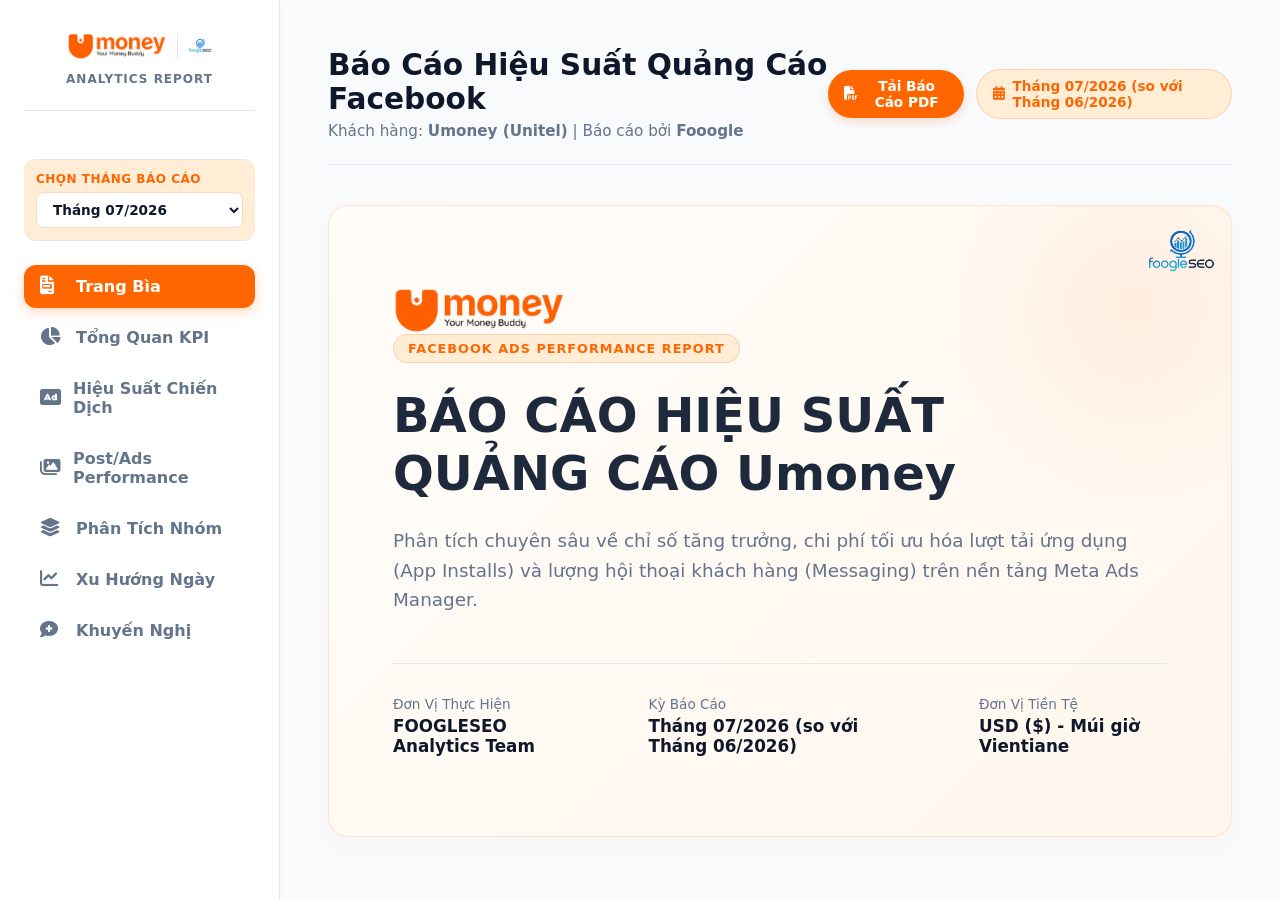
==== commit 8cd7d2ec: "Auto-deploy updated Dashboard [no-index]" ====
--- a/index.html
+++ b/index.html
@@ -32,6 +32,8 @@
                 <option value="jun-report.html">Tháng 06/2026</option>
                 <option value="may-report.html">Tháng 05/2026</option>
                 <option value="h1-report/index.html">Báo cáo 6 Tháng (H1)</option>
+                <option value="weekly-report.html">Báo cáo Tuần (Mới)</option>
+                <option value="daily-report.html">Báo cáo Daily</option>
             </select>
         </div>
         <ul class="nav-links">
@@ -57,7 +59,7 @@
                     <i class="fa-solid fa-file-pdf"></i> Tải Báo Cáo PDF
                 </button>
                 <div class="date-badge">
-                    <i class="fa-solid fa-calendar-days"></i> Tháng 07/2026 (01/07 - 19/07) so với Tháng 06/2026 (01/06 - 19/06)
+                    <i class="fa-solid fa-calendar-days"></i> Tháng 07/2026 (so với Tháng 06/2026)
                 </div>
             </div>
         </header>
@@ -82,7 +84,7 @@
                     </div>
                     <div class="meta-item">
                         <span>Kỳ Báo Cáo</span>
-                        <strong>Tháng 07/2026 (01/07 - 19/07) so với Tháng 06/2026 (01/06 - 19/06)</strong>
+                        <strong>Tháng 07/2026 (so với Tháng 06/2026)</strong>
                     </div>
                     <div class="meta-item">
                         <span>Đơn Vị Tiền Tệ</span>
@@ -98,38 +100,38 @@
             <div class="kpi-grid">
                 <div class="kpi-card">
                     <div class="kpi-title">Tổng Chi Phí <i class="fa-solid fa-hand-holding-dollar"></i></div>
-                    <div class="kpi-value">$9,912.26</div>
+                    <div class="kpi-value">$15,750.84</div>
                     <div class="kpi-unit">USD</div>
                     <div class="kpi-trend up">
                         <i class="fa-solid fa-arrow-trend-up"></i>
-                        +8.3%
+                        +6.5%
                     </div>
                 </div>
                 <div class="kpi-card">
                     <div class="kpi-title">Lượt Tải App <i class="fa-solid fa-download"></i></div>
-                    <div class="kpi-value">16,584</div>
+                    <div class="kpi-value">26,698</div>
                     <div class="kpi-unit">Lượt cài đặt</div>
                     <div class="kpi-trend up">
                         <i class="fa-solid fa-arrow-trend-up"></i>
-                        +12.7%
+                        +7.0%
                     </div>
                 </div>
                 <div class="kpi-card">
                     <div class="kpi-title">Chi phí / Lượt tải (CPI) <i class="fa-solid fa-calculator"></i></div>
-                    <div class="kpi-value">$0.60</div>
+                    <div class="kpi-value">$0.59</div>
                     <div class="kpi-unit">USD / Lượt tải</div>
                     <div class="kpi-trend up">
                         <i class="fa-solid fa-arrow-trend-down"></i>
-                        -3.8%
+                        -0.4%
                     </div>
                 </div>
                 <div class="kpi-card">
                     <div class="kpi-title">Lượt Tin Nhắn Mới <i class="fa-solid fa-comments"></i></div>
-                    <div class="kpi-value">2,437</div>
+                    <div class="kpi-value">4,101</div>
                     <div class="kpi-unit">Lượt kết nối</div>
                     <div class="kpi-trend down">
                         <i class="fa-solid fa-arrow-trend-down"></i>
-                        -41.6%
+                        -19.2%
                     </div>
                 </div>
             </div>
@@ -138,38 +140,38 @@
             <div class="kpi-grid">
                 <div class="kpi-card">
                     <div class="kpi-title">Tiếp cận (Reach) <i class="fa-solid fa-users-viewfinder"></i></div>
-                    <div class="kpi-value">2,428,896</div>
+                    <div class="kpi-value">2,871,823</div>
                     <div class="kpi-unit">Người tiếp cận</div>
                     <div class="kpi-trend down">
                         <i class="fa-solid fa-arrow-trend-down"></i>
-                        -17.9%
+                        -13.3%
                     </div>
                 </div>
                 <div class="kpi-card">
                     <div class="kpi-title">Lượt Thích (Like) <i class="fa-solid fa-thumbs-up"></i></div>
-                    <div class="kpi-value">7,222</div>
+                    <div class="kpi-value">11,025</div>
                     <div class="kpi-unit">Lượt thích / Tương tác</div>
                     <div class="kpi-trend down">
                         <i class="fa-solid fa-arrow-trend-down"></i>
-                        -59.8%
+                        -38.7%
                     </div>
                 </div>
                 <div class="kpi-card">
                     <div class="kpi-title">Giá mỗi Lượt Thích <i class="fa-solid fa-dollar-sign"></i></div>
-                    <div class="kpi-value">$1.373</div>
+                    <div class="kpi-value">$1.429</div>
                     <div class="kpi-unit">USD / Like</div>
                     <div class="kpi-trend down">
                         <i class="fa-solid fa-arrow-trend-up"></i>
-                        +169.8%
+                        +73.8%
                     </div>
                 </div>
                 <div class="kpi-card">
                     <div class="kpi-title">Tổng Key Action <i class="fa-solid fa-bullseye"></i></div>
-                    <div class="kpi-value">100,477</div>
+                    <div class="kpi-value">171,278</div>
                     <div class="kpi-unit">Topup + BuyData + Profile</div>
-                    <div class="kpi-trend down">
-                        <i class="fa-solid fa-arrow-trend-down"></i>
-                        -7.0%
+                    <div class="kpi-trend up">
+                        <i class="fa-solid fa-arrow-trend-up"></i>
+                        +58.5%
                     </div>
                 </div>
             </div>
@@ -183,8 +185,8 @@
                     <thead>
                         <tr>
                             <th>Chỉ số</th>
-                            <th>Tháng 07/2026 (01/07 - 19/07)</th>
-                            <th>Tháng 06/2026 (01/06 - 19/06)</th>
+                            <th>Tháng 07/2026 (Kỳ này)</th>
+                            <th>Tháng 06/2026 (Kỳ trước)</th>
                             <th>Thay đổi</th>
                             <th>% Thay đổi</th>
                             <th>Đánh giá</th>
@@ -193,58 +195,51 @@
                     <tbody>
                         <tr>
                             <td>Tổng Chi Phí (USD)</td>
-                            <td>$9,912.26</td>
-                            <td>$9,150.24</td>
-                            <td>$+762.02</td>
-                            <td style="color: var(--danger); font-weight:700;">+8.3%</td>
+                            <td>$15,750.84</td>
+                            <td>$14,788.91</td>
+                            <td>$+961.93</td>
+                            <td style="color: var(--danger); font-weight:700;">+6.5%</td>
                             <td><span class="badge evaluation caution">Tăng chi phí</span></td>
                         </tr>
                         <tr>
                             <td>Lượt Tải App (Installs)</td>
-                            <td>16,584</td>
-                            <td>14,720</td>
-                            <td>+1,864</td>
-                            <td style="color: var(--success); font-weight:700;">+12.7%</td>
+                            <td>26,698</td>
+                            <td>24,960</td>
+                            <td>+1,738</td>
+                            <td style="color: var(--success); font-weight:700;">+7.0%</td>
                             <td><span class="badge evaluation good">Tăng tốt</span></td>
                         </tr>
                         <tr>
                             <td>Chi phí / Lượt tải (CPI)</td>
-                            <td>$0.60</td>
-                            <td>$0.62</td>
-                            <td>-0.02</td>
-                            <td style="color: var(--success); font-weight:700;">-3.8%</td>
+                            <td>$0.59</td>
+                            <td>$0.59</td>
+                            <td>-0.00</td>
+                            <td style="color: var(--success); font-weight:700;">-0.4%</td>
                             <td><span class="badge evaluation good">Tối ưu tốt</span></td>
                         </tr>
                         <tr>
                             <td>Lượt Tin Nhắn Mới</td>
-                            <td>2,437</td>
-                            <td>4,174</td>
-                            <td>-1,737</td>
-                            <td style="color: var(--danger); font-weight:700;">-41.6%</td>
+                            <td>4,101</td>
+                            <td>5,074</td>
+                            <td>-973</td>
+                            <td style="color: var(--danger); font-weight:700;">-19.2%</td>
                             <td><span class="badge evaluation caution">Giảm sút</span></td>
                         </tr>
-                        <tr>
-                            <td>Tỷ lệ Click (CTR %)</td>
-                            <td>72.57%</td>
-                            <td>134.65%</td>
-                            <td>-62.08%</td>
-                            <td style="color: var(--danger); font-weight:700;">-46.1%</td>
-                            <td><span class="badge evaluation caution">Kém tương tác</span></td>
-                        </tr>
+
                         <tr>
                             <td>Giá mỗi Click (CPC USD)</td>
-                            <td>$0.0428</td>
-                            <td>$0.0234</td>
-                            <td>+0.0194</td>
-                            <td style="color: var(--danger); font-weight:700;">+83.1%</td>
+                            <td>$0.0420</td>
+                            <td>$0.0304</td>
+                            <td>+0.0116</td>
+                            <td style="color: var(--danger); font-weight:700;">+38.3%</td>
                             <td><span class="badge evaluation caution">Tăng nhẹ</span></td>
                         </tr>
                         <tr>
                             <td>Lượt Hiển Thị (Impressions)</td>
-                            <td>31,895,263</td>
-                            <td>29,047,207</td>
-                            <td>+2,848,056</td>
-                            <td style="color: var(--success); font-weight:700;">+9.8%</td>
+                            <td>51,214,936</td>
+                            <td>42,736,091</td>
+                            <td>+8,478,845</td>
+                            <td style="color: var(--success); font-weight:700;">+19.8%</td>
                             <td><span class="badge evaluation good">Mở rộng hiển thị</span></td>
                         </tr>
                     </tbody>
@@ -271,7 +266,6 @@
                                 <th>Tin Nhắn</th>
                                 <th>Lượt Xem Video</th>
                                 <th>Hiển Thị</th>
-                                <th>CTR (%)</th>
                                 <th>CPC (USD)</th>
                             </tr>
                         </thead>
@@ -281,84 +275,78 @@
                                 <td>1</td>
                                 <td><strong>Umoney_Followers_T5 new post hinh_May</strong></td>
                                 <td><span class="badge active">Đang chạy</span></td>
-                                <td>$339.11</td>
-                                <td>776</td>
+                                <td>$555.54</td>
+                                <td>1,274</td>
                                 <td>$0.44</td>
                                 <td>0</td>
                                 <td>0</td>
-                                <td>1,021,327</td>
-                                <td>152.16%</td>
-                                <td>$0.0218</td>
+                                <td>1,702,259</td>
+                                <td>$0.0208</td>
                             </tr>
     
                             <tr>
                                 <td>2</td>
                                 <td><strong>Umoney_App-Actions_Transfer t5 video new TT_May</strong></td>
                                 <td><span class="badge active">Đang chạy</span></td>
-                                <td>$566.75</td>
-                                <td>337</td>
-                                <td>$1.68</td>
-                                <td>162</td>
-                                <td>92,298</td>
-                                <td>2,455,767</td>
-                                <td>59.37%</td>
-                                <td>$0.0389</td>
+                                <td>$925.43</td>
+                                <td>602</td>
+                                <td>$1.54</td>
+                                <td>255</td>
+                                <td>160,961</td>
+                                <td>4,463,586</td>
+                                <td>$0.0401</td>
                             </tr>
     
                             <tr>
                                 <td>3</td>
                                 <td><strong>Umoney_App-Install-KYC_t5 video new click link app daymanh_May</strong></td>
                                 <td><span class="badge active">Đang chạy</span></td>
-                                <td>$286.77</td>
-                                <td>220</td>
-                                <td>$1.30</td>
-                                <td>519</td>
+                                <td>$465.71</td>
+                                <td>396</td>
+                                <td>$1.18</td>
+                                <td>887</td>
                                 <td>0</td>
-                                <td>1,350,560</td>
-                                <td>164.24%</td>
-                                <td>$0.0129</td>
+                                <td>2,077,143</td>
+                                <td>$0.0131</td>
                             </tr>
     
                             <tr>
                                 <td>4</td>
                                 <td><strong>Umoney_Followers_T5 Transfer No Fee_May</strong></td>
                                 <td><span class="badge active">Đang chạy</span></td>
-                                <td>$1,039.59</td>
-                                <td>682</td>
-                                <td>$1.52</td>
+                                <td>$1,497.06</td>
+                                <td>1,053</td>
+                                <td>$1.42</td>
                                 <td>0</td>
-                                <td>104,840</td>
-                                <td>3,850,322</td>
-                                <td>84.56%</td>
-                                <td>$0.0319</td>
+                                <td>146,364</td>
+                                <td>5,467,804</td>
+                                <td>$0.0315</td>
                             </tr>
     
                             <tr>
                                 <td>5</td>
                                 <td><strong>Umoney_App-Action_Buy-Data_June</strong></td>
                                 <td><span class="badge active">Đang chạy</span></td>
-                                <td>$283.56</td>
-                                <td>205</td>
-                                <td>$1.38</td>
-                                <td>279</td>
+                                <td>$463.83</td>
+                                <td>331</td>
+                                <td>$1.40</td>
+                                <td>475</td>
                                 <td>0</td>
-                                <td>739,494</td>
-                                <td>164.64%</td>
-                                <td>$0.0233</td>
+                                <td>1,225,838</td>
+                                <td>$0.0227</td>
                             </tr>
     
                             <tr>
                                 <td>6</td>
                                 <td><strong>Umoney_App-Install-KYC_Install_June</strong></td>
                                 <td><span class="badge active">Đang chạy</span></td>
-                                <td>$4,706.03</td>
-                                <td>10,086</td>
-                                <td>$0.47</td>
-                                <td>233</td>
-                                <td>795,767</td>
-                                <td>14,948,126</td>
-                                <td>46.06%</td>
-                                <td>$0.0683</td>
+                                <td>$7,356.02</td>
+                                <td>15,999</td>
+                                <td>$0.46</td>
+                                <td>394</td>
+                                <td>1,162,500</td>
+                                <td>24,371,112</td>
+                                <td>$0.0650</td>
                             </tr>
     
                             <tr>
@@ -371,7 +359,6 @@
                                 <td>2</td>
                                 <td>0</td>
                                 <td>0</td>
-                                <td>0.00%</td>
                                 <td>$0.0000</td>
                             </tr>
     
@@ -379,70 +366,78 @@
                                 <td>8</td>
                                 <td><strong>Umoney_Other_TT _June</strong></td>
                                 <td><span class="badge active">Đang chạy</span></td>
-                                <td>$130.01</td>
+                                <td>$216.18</td>
                                 <td>0</td>
                                 <td>-</td>
-                                <td>276</td>
+                                <td>466</td>
                                 <td>0</td>
-                                <td>126,342</td>
-                                <td>160.91%</td>
-                                <td>$0.0640</td>
+                                <td>212,269</td>
+                                <td>$0.0638</td>
                             </tr>
     
                             <tr>
                                 <td>9</td>
                                 <td><strong>Umoney_App-Install-KYC_ Google Play Store 20k KIP  _June</strong></td>
                                 <td><span class="badge active">Đang chạy</span></td>
-                                <td>$948.42</td>
-                                <td>2,634</td>
-                                <td>$0.36</td>
-                                <td>114</td>
-                                <td>11,073</td>
-                                <td>3,184,367</td>
-                                <td>39.17%</td>
-                                <td>$0.0760</td>
+                                <td>$1,477.18</td>
+                                <td>4,201</td>
+                                <td>$0.35</td>
+                                <td>182</td>
+                                <td>15,756</td>
+                                <td>4,803,191</td>
+                                <td>$0.0730</td>
                             </tr>
     
                             <tr>
                                 <td>10</td>
                                 <td><strong>Umoney_App-Install-KYC_ Google Play Store Free Transfer _June</strong></td>
                                 <td><span class="badge active">Đang chạy</span></td>
-                                <td>$542.41</td>
-                                <td>1,101</td>
-                                <td>$0.49</td>
-                                <td>45</td>
-                                <td>170,040</td>
-                                <td>1,670,623</td>
-                                <td>37.57%</td>
-                                <td>$0.0864</td>
+                                <td>$845.25</td>
+                                <td>1,809</td>
+                                <td>$0.47</td>
+                                <td>66</td>
+                                <td>267,329</td>
+                                <td>2,562,972</td>
+                                <td>$0.0830</td>
                             </tr>
     
                             <tr>
                                 <td>11</td>
                                 <td><strong>Umoney_App-Action_Buy-Data_Jul</strong></td>
                                 <td><span class="badge active">Đang chạy</span></td>
-                                <td>$1,069.61</td>
-                                <td>537</td>
-                                <td>$1.99</td>
-                                <td>807</td>
+                                <td>$1,719.48</td>
+                                <td>917</td>
+                                <td>$1.88</td>
+                                <td>1,370</td>
                                 <td>0</td>
-                                <td>2,548,335</td>
-                                <td>175.75%</td>
-                                <td>$0.0239</td>
+                                <td>3,950,547</td>
+                                <td>$0.0235</td>
+                            </tr>
+    
+                            <tr>
+                                <td>12</td>
+                                <td><strong>Umoney_App-Action_KYC_Jul</strong></td>
+                                <td><span class="badge active">Đang chạy</span></td>
+                                <td>$229.16</td>
+                                <td>110</td>
+                                <td>$2.08</td>
+                                <td>4</td>
+                                <td>0</td>
+                                <td>378,215</td>
+                                <td>$0.1596</td>
                             </tr>
     
                             <tr class="sum-row">
                                 <td>-</td>
                                 <td>TỔNG CỘNG</td>
                                 <td>-</td>
-                                <td>$9,912.26</td>
-                                <td>16,584</td>
-                                <td>$0.60</td>
-                                <td>2,437</td>
-                                <td>1,174,018</td>
-                                <td>31,895,263</td>
-                                <td>0.73%</td>
-                                <td>$0.0428</td>
+                                <td>$15,750.84</td>
+                                <td>26,698</td>
+                                <td>$0.59</td>
+                                <td>4,101</td>
+                                <td>1,752,910</td>
+                                <td>51,214,936</td>
+                                <td>$0.0420</td>
                             </tr>
                         </tbody>
                     </table>
@@ -521,35 +516,35 @@
                                 <td>3</td>
                                 <td data-value="MayA05"><span class="code-badge">MayA05</span></td>
                                 <td style="text-align: center;"><img src="https://storage.googleapis.com/umoney-ads-dashboard-491202/thumbnails/120246937177680695.jpg" class="ad-thumbnail" alt="MayA05 Thumbnail" onclick="openLightbox('https://storage.googleapis.com/umoney-ads-dashboard-491202/thumbnails/120246937177680695.jpg')"></td>
-                                <td class="num-col" style="font-weight:700;" data-value="347.08">$347.08</td>
+                                <td class="num-col" style="font-weight:700;" data-value="555.54">$555.54</td>
                                 <td data-value="Followers"><span class="badge obj-badge followers">Followers</span></td>
-                                <td class="num-col" data-value="3087">3,087</td>
-                                <td class="num-col" data-value="803">803</td>
-                                <td class="num-col" data-value="0.43">$0.43</td>
-                                <td class="num-col" data-value="0.112">$0.112</td>
-                                <td class="num-col" data-value="163591">163,591</td>
+                                <td class="num-col" data-value="5167">5,167</td>
+                                <td class="num-col" data-value="1274">1,274</td>
+                                <td class="num-col" data-value="0.44">$0.44</td>
+                                <td class="num-col" data-value="0.108">$0.108</td>
+                                <td class="num-col" data-value="274893">274,893</td>
                                 <td class="num-col" data-value="2223">2,223</td>
                                 <td class="num-col" data-value="1227">1,227</td>
                                 <td class="num-col" data-value="3450" style="font-weight:700;">3,450</td>
-                                <td class="num-col" data-value="0.1" style="font-weight:700; color:var(--primary);">$0.10</td>
+                                <td class="num-col" data-value="0.16" style="font-weight:700; color:var(--primary);">$0.16</td>
                                 <td class="num-col" data-value="75983">75,983</td>
                             </tr>
                 
                             <tr>
                                 <td>4</td>
                                 <td data-value="MayA08"><span class="code-badge">MayA08</span></td>
-                                <td style="text-align: center;"><img src="https://storage.googleapis.com/umoney-ads-dashboard-491202/thumbnails/120247285582800695.jpg" class="ad-thumbnail" alt="MayA08 Thumbnail" onclick="openLightbox('https://storage.googleapis.com/umoney-ads-dashboard-491202/thumbnails/120247285582800695.jpg')"></td>
-                                <td class="num-col" style="font-weight:700;" data-value="404.89">$404.89</td>
+                                <td style="text-align: center;"><img src="https://storage.googleapis.com/umoney-ads-dashboard-491202/thumbnails/120247285465780695.jpg" class="ad-thumbnail" alt="MayA08 Thumbnail" onclick="openLightbox('https://storage.googleapis.com/umoney-ads-dashboard-491202/thumbnails/120247285465780695.jpg')"></td>
+                                <td class="num-col" style="font-weight:700;" data-value="630.31">$630.31</td>
                                 <td data-value="App-Action"><span class="badge obj-badge app-action">App-Action</span></td>
-                                <td class="num-col" data-value="8">8</td>
-                                <td class="num-col" data-value="242">242</td>
-                                <td class="num-col" data-value="1.67">$1.67</td>
-                                <td class="num-col" data-value="50.611">$50.611</td>
-                                <td class="num-col" data-value="29119">29,119</td>
+                                <td class="num-col" data-value="9">9</td>
+                                <td class="num-col" data-value="405">405</td>
+                                <td class="num-col" data-value="1.56">$1.56</td>
+                                <td class="num-col" data-value="70.034">$70.034</td>
+                                <td class="num-col" data-value="53678">53,678</td>
                                 <td class="num-col" data-value="638">638</td>
                                 <td class="num-col" data-value="311">311</td>
                                 <td class="num-col" data-value="949" style="font-weight:700;">949</td>
-                                <td class="num-col" data-value="0.43" style="font-weight:700; color:var(--primary);">$0.43</td>
+                                <td class="num-col" data-value="0.66" style="font-weight:700; color:var(--primary);">$0.66</td>
                                 <td class="num-col" data-value="12696">12,696</td>
                             </tr>
                 
@@ -557,17 +552,17 @@
                                 <td>5</td>
                                 <td data-value="MayA18"><span class="code-badge">MayA18</span></td>
                                 <td style="text-align: center;"><img src="https://storage.googleapis.com/umoney-ads-dashboard-491202/thumbnails/120247428328470695.jpg" class="ad-thumbnail" alt="MayA18 Thumbnail" onclick="openLightbox('https://storage.googleapis.com/umoney-ads-dashboard-491202/thumbnails/120247428328470695.jpg')"></td>
-                                <td class="num-col" style="font-weight:700;" data-value="0.79">$0.79</td>
+                                <td class="num-col" style="font-weight:700;" data-value="1.67">$1.67</td>
                                 <td data-value="App-Action"><span class="badge obj-badge app-action">App-Action</span></td>
-                                <td class="num-col" data-value="0">0</td>
-                                <td class="num-col" data-value="3">3</td>
-                                <td class="num-col" data-value="0.26">$0.26</td>
-                                <td class="num-col" data-value="0">-</td>
-                                <td class="num-col" data-value="1949">1,949</td>
+                                <td class="num-col" data-value="1">1</td>
+                                <td class="num-col" data-value="9">9</td>
+                                <td class="num-col" data-value="0.19">$0.19</td>
+                                <td class="num-col" data-value="1.67">$1.670</td>
+                                <td class="num-col" data-value="3938">3,938</td>
                                 <td class="num-col" data-value="23">23</td>
                                 <td class="num-col" data-value="13">13</td>
                                 <td class="num-col" data-value="36" style="font-weight:700;">36</td>
-                                <td class="num-col" data-value="0.02" style="font-weight:700; color:var(--primary);">$0.02</td>
+                                <td class="num-col" data-value="0.05" style="font-weight:700; color:var(--primary);">$0.05</td>
                                 <td class="num-col" data-value="1290">1,290</td>
                             </tr>
                 
@@ -575,17 +570,17 @@
                                 <td>6</td>
                                 <td data-value="MayA07"><span class="code-badge">MayA07</span></td>
                                 <td style="text-align: center;"><img src="https://storage.googleapis.com/umoney-ads-dashboard-491202/thumbnails/120247428378750695.jpg" class="ad-thumbnail" alt="MayA07 Thumbnail" onclick="openLightbox('https://storage.googleapis.com/umoney-ads-dashboard-491202/thumbnails/120247428378750695.jpg')"></td>
-                                <td class="num-col" style="font-weight:700;" data-value="582.77">$582.77</td>
+                                <td class="num-col" style="font-weight:700;" data-value="876.15">$876.15</td>
                                 <td data-value="App-Action"><span class="badge obj-badge app-action">App-Action</span></td>
-                                <td class="num-col" data-value="2195">2,195</td>
-                                <td class="num-col" data-value="335">335</td>
-                                <td class="num-col" data-value="1.74">$1.74</td>
-                                <td class="num-col" data-value="0.265">$0.265</td>
-                                <td class="num-col" data-value="71301">71,301</td>
+                                <td class="num-col" data-value="3195">3,195</td>
+                                <td class="num-col" data-value="573">573</td>
+                                <td class="num-col" data-value="1.53">$1.53</td>
+                                <td class="num-col" data-value="0.274">$0.274</td>
+                                <td class="num-col" data-value="122115">122,115</td>
                                 <td class="num-col" data-value="1370">1,370</td>
                                 <td class="num-col" data-value="653">653</td>
                                 <td class="num-col" data-value="2023" style="font-weight:700;">2,023</td>
-                                <td class="num-col" data-value="0.29" style="font-weight:700; color:var(--primary);">$0.29</td>
+                                <td class="num-col" data-value="0.43" style="font-weight:700; color:var(--primary);">$0.43</td>
                                 <td class="num-col" data-value="29420">29,420</td>
                             </tr>
                 
@@ -593,17 +588,17 @@
                                 <td>7</td>
                                 <td data-value="MayA09"><span class="code-badge">MayA09</span></td>
                                 <td style="text-align: center;"><img src="https://storage.googleapis.com/umoney-ads-dashboard-491202/thumbnails/120247428451530695.jpg" class="ad-thumbnail" alt="MayA09 Thumbnail" onclick="openLightbox('https://storage.googleapis.com/umoney-ads-dashboard-491202/thumbnails/120247428451530695.jpg')"></td>
-                                <td class="num-col" style="font-weight:700;" data-value="386.01">$386.01</td>
+                                <td class="num-col" style="font-weight:700;" data-value="539.63">$539.63</td>
                                 <td data-value="Followers"><span class="badge obj-badge followers">Followers</span></td>
-                                <td class="num-col" data-value="3037">3,037</td>
-                                <td class="num-col" data-value="184">184</td>
-                                <td class="num-col" data-value="2.1">$2.10</td>
-                                <td class="num-col" data-value="0.127">$0.127</td>
-                                <td class="num-col" data-value="16289">16,289</td>
+                                <td class="num-col" data-value="4359">4,359</td>
+                                <td class="num-col" data-value="285">285</td>
+                                <td class="num-col" data-value="1.89">$1.89</td>
+                                <td class="num-col" data-value="0.124">$0.124</td>
+                                <td class="num-col" data-value="26476">26,476</td>
                                 <td class="num-col" data-value="345">345</td>
                                 <td class="num-col" data-value="155">155</td>
                                 <td class="num-col" data-value="500" style="font-weight:700;">500</td>
-                                <td class="num-col" data-value="0.77" style="font-weight:700; color:var(--primary);">$0.77</td>
+                                <td class="num-col" data-value="1.08" style="font-weight:700; color:var(--primary);">$1.08</td>
                                 <td class="num-col" data-value="7009">7,009</td>
                             </tr>
                 
@@ -611,17 +606,17 @@
                                 <td>8</td>
                                 <td data-value="MayA06"><span class="code-badge">MayA06</span></td>
                                 <td style="text-align: center;"><img src="https://storage.googleapis.com/umoney-ads-dashboard-491202/thumbnails/120248549632630695.jpg" class="ad-thumbnail" alt="MayA06 Thumbnail" onclick="openLightbox('https://storage.googleapis.com/umoney-ads-dashboard-491202/thumbnails/120248549632630695.jpg')"></td>
-                                <td class="num-col" style="font-weight:700;" data-value="942.3">$942.30</td>
+                                <td class="num-col" style="font-weight:700;" data-value="1390.57">$1,390.57</td>
                                 <td data-value="Followers"><span class="badge obj-badge followers">Followers</span></td>
-                                <td class="num-col" data-value="2644">2,644</td>
-                                <td class="num-col" data-value="1529">1,529</td>
-                                <td class="num-col" data-value="0.62">$0.62</td>
-                                <td class="num-col" data-value="0.356">$0.356</td>
-                                <td class="num-col" data-value="98023">98,023</td>
+                                <td class="num-col" data-value="3887">3,887</td>
+                                <td class="num-col" data-value="2391">2,391</td>
+                                <td class="num-col" data-value="0.58">$0.58</td>
+                                <td class="num-col" data-value="0.358">$0.358</td>
+                                <td class="num-col" data-value="139522">139,522</td>
                                 <td class="num-col" data-value="2739">2,739</td>
                                 <td class="num-col" data-value="909">909</td>
                                 <td class="num-col" data-value="3648" style="font-weight:700;">3,648</td>
-                                <td class="num-col" data-value="0.26" style="font-weight:700; color:var(--primary);">$0.26</td>
+                                <td class="num-col" data-value="0.38" style="font-weight:700; color:var(--primary);">$0.38</td>
                                 <td class="num-col" data-value="46033">46,033</td>
                             </tr>
                 
@@ -629,71 +624,71 @@
                                 <td>9</td>
                                 <td data-value="MayA03"><span class="code-badge">MayA03</span></td>
                                 <td style="text-align: center;"><img src="https://storage.googleapis.com/umoney-ads-dashboard-491202/thumbnails/120248305096620695.jpg" class="ad-thumbnail" alt="MayA03 Thumbnail" onclick="openLightbox('https://storage.googleapis.com/umoney-ads-dashboard-491202/thumbnails/120248305096620695.jpg')"></td>
-                                <td class="num-col" style="font-weight:700;" data-value="290.6">$290.60</td>
+                                <td class="num-col" style="font-weight:700;" data-value="463.83">$463.83</td>
                                 <td data-value="60K"><span class="badge obj-badge 60k">60K</span></td>
-                                <td class="num-col" data-value="6">6</td>
-                                <td class="num-col" data-value="212">212</td>
-                                <td class="num-col" data-value="1.37">$1.37</td>
-                                <td class="num-col" data-value="48.433">$48.433</td>
-                                <td class="num-col" data-value="39173">39,173</td>
+                                <td class="num-col" data-value="12">12</td>
+                                <td class="num-col" data-value="331">331</td>
+                                <td class="num-col" data-value="1.4">$1.40</td>
+                                <td class="num-col" data-value="38.652">$38.652</td>
+                                <td class="num-col" data-value="67051">67,051</td>
                                 <td class="num-col" data-value="1356">1,356</td>
                                 <td class="num-col" data-value="418">418</td>
                                 <td class="num-col" data-value="1774" style="font-weight:700;">1,774</td>
-                                <td class="num-col" data-value="0.16" style="font-weight:700; color:var(--primary);">$0.16</td>
+                                <td class="num-col" data-value="0.26" style="font-weight:700; color:var(--primary);">$0.26</td>
                                 <td class="num-col" data-value="17528">17,528</td>
                             </tr>
                 
                             <tr>
                                 <td>10</td>
                                 <td data-value="JunA11"><span class="code-badge">JunA11</span></td>
-                                <td style="text-align: center;"><img src="https://storage.googleapis.com/umoney-ads-dashboard-491202/thumbnails/120248554498490695.jpg" class="ad-thumbnail" alt="JunA11 Thumbnail" onclick="openLightbox('https://storage.googleapis.com/umoney-ads-dashboard-491202/thumbnails/120248554498490695.jpg')"></td>
-                                <td class="num-col" style="font-weight:700;" data-value="2563.85">$2,563.85</td>
+                                <td style="text-align: center;"><img src="https://storage.googleapis.com/umoney-ads-dashboard-491202/thumbnails/120248307099310695.jpg" class="ad-thumbnail" alt="JunA11 Thumbnail" onclick="openLightbox('https://storage.googleapis.com/umoney-ads-dashboard-491202/thumbnails/120248307099310695.jpg')"></td>
+                                <td class="num-col" style="font-weight:700;" data-value="3636.68">$3,636.68</td>
                                 <td data-value="LAPNet"><span class="badge obj-badge lapnet">LAPNet</span></td>
-                                <td class="num-col" data-value="12">12</td>
-                                <td class="num-col" data-value="5325">5,325</td>
-                                <td class="num-col" data-value="0.48">$0.48</td>
-                                <td class="num-col" data-value="213.654">$213.654</td>
-                                <td class="num-col" data-value="7034">7,034</td>
+                                <td class="num-col" data-value="14">14</td>
+                                <td class="num-col" data-value="7464">7,464</td>
+                                <td class="num-col" data-value="0.49">$0.49</td>
+                                <td class="num-col" data-value="259.763">$259.763</td>
+                                <td class="num-col" data-value="9969">9,969</td>
                                 <td class="num-col" data-value="116">116</td>
                                 <td class="num-col" data-value="46">46</td>
                                 <td class="num-col" data-value="162" style="font-weight:700;">162</td>
-                                <td class="num-col" data-value="15.83" style="font-weight:700; color:var(--primary);">$15.83</td>
+                                <td class="num-col" data-value="22.45" style="font-weight:700; color:var(--primary);">$22.45</td>
                                 <td class="num-col" data-value="3964">3,964</td>
                             </tr>
                 
                             <tr>
                                 <td>11</td>
                                 <td data-value="MayA01"><span class="code-badge">MayA01</span></td>
-                                <td style="text-align: center;"><img src="https://storage.googleapis.com/umoney-ads-dashboard-491202/thumbnails/120248544715690695.jpg" class="ad-thumbnail" alt="MayA01 Thumbnail" onclick="openLightbox('https://storage.googleapis.com/umoney-ads-dashboard-491202/thumbnails/120248544715690695.jpg')"></td>
-                                <td class="num-col" style="font-weight:700;" data-value="941.05">$941.05</td>
+                                <td style="text-align: center;"><img src="https://storage.googleapis.com/umoney-ads-dashboard-491202/thumbnails/120248549116440695.jpg" class="ad-thumbnail" alt="MayA01 Thumbnail" onclick="openLightbox('https://storage.googleapis.com/umoney-ads-dashboard-491202/thumbnails/120248549116440695.jpg')"></td>
+                                <td class="num-col" style="font-weight:700;" data-value="1434.4">$1,434.40</td>
                                 <td data-value="KYC-App-Install"><span class="badge obj-badge kyc-app-install">KYC-App-Install</span></td>
-                                <td class="num-col" data-value="4">4</td>
-                                <td class="num-col" data-value="2654">2,654</td>
+                                <td class="num-col" data-value="8">8</td>
+                                <td class="num-col" data-value="4107">4,107</td>
                                 <td class="num-col" data-value="0.35">$0.35</td>
-                                <td class="num-col" data-value="235.262">$235.262</td>
-                                <td class="num-col" data-value="4508">4,508</td>
+                                <td class="num-col" data-value="179.3">$179.300</td>
+                                <td class="num-col" data-value="6893">6,893</td>
                                 <td class="num-col" data-value="33">33</td>
                                 <td class="num-col" data-value="17">17</td>
                                 <td class="num-col" data-value="50" style="font-weight:700;">50</td>
-                                <td class="num-col" data-value="18.82" style="font-weight:700; color:var(--primary);">$18.82</td>
+                                <td class="num-col" data-value="28.69" style="font-weight:700; color:var(--primary);">$28.69</td>
                                 <td class="num-col" data-value="2393">2,393</td>
                             </tr>
                 
                             <tr>
                                 <td>12</td>
                                 <td data-value="JunA05"><span class="code-badge">JunA05</span></td>
-                                <td style="text-align: center;"><img src="https://storage.googleapis.com/umoney-ads-dashboard-491202/thumbnails/120248553251670695.jpg" class="ad-thumbnail" alt="JunA05 Thumbnail" onclick="openLightbox('https://storage.googleapis.com/umoney-ads-dashboard-491202/thumbnails/120248553251670695.jpg')"></td>
-                                <td class="num-col" style="font-weight:700;" data-value="30.2">$30.20</td>
+                                <td style="text-align: center;"><img src="https://storage.googleapis.com/umoney-ads-dashboard-491202/thumbnails/120248553067390695.jpg" class="ad-thumbnail" alt="JunA05 Thumbnail" onclick="openLightbox('https://storage.googleapis.com/umoney-ads-dashboard-491202/thumbnails/120248553067390695.jpg')"></td>
+                                <td class="num-col" style="font-weight:700;" data-value="42.78">$42.78</td>
                                 <td data-value="KYC-App-Install"><span class="badge obj-badge kyc-app-install">KYC-App-Install</span></td>
                                 <td class="num-col" data-value="0">0</td>
-                                <td class="num-col" data-value="59">59</td>
-                                <td class="num-col" data-value="0.51">$0.51</td>
-                                <td class="num-col" data-value="0">-</td>
-                                <td class="num-col" data-value="76">76</td>
+                                <td class="num-col" data-value="94">94</td>
+                                <td class="num-col" data-value="0.46">$0.46</td>
+                                <td class="num-col" data-value="0">-</td>
+                                <td class="num-col" data-value="112">112</td>
                                 <td class="num-col" data-value="1">1</td>
                                 <td class="num-col" data-value="1">1</td>
                                 <td class="num-col" data-value="2" style="font-weight:700;">2</td>
-                                <td class="num-col" data-value="15.1" style="font-weight:700; color:var(--primary);">$15.10</td>
+                                <td class="num-col" data-value="21.39" style="font-weight:700; color:var(--primary);">$21.39</td>
                                 <td class="num-col" data-value="48">48</td>
                             </tr>
                 
@@ -701,12 +696,12 @@
                                 <td>13</td>
                                 <td data-value="JunA15"><span class="code-badge">JunA15</span></td>
                                 <td style="text-align: center;"><img src="https://storage.googleapis.com/umoney-ads-dashboard-491202/thumbnails/120248553459760695.jpg" class="ad-thumbnail" alt="JunA15 Thumbnail" onclick="openLightbox('https://storage.googleapis.com/umoney-ads-dashboard-491202/thumbnails/120248553459760695.jpg')"></td>
-                                <td class="num-col" style="font-weight:700;" data-value="2.04">$2.04</td>
+                                <td class="num-col" style="font-weight:700;" data-value="3.17">$3.17</td>
                                 <td data-value="Book your Lao Airlines"><span class="badge obj-badge book your lao airlines">Book your Lao Airlines</span></td>
-                                <td class="num-col" data-value="0">0</td>
-                                <td class="num-col" data-value="0">0</td>
-                                <td class="num-col" data-value="0">-</td>
-                                <td class="num-col" data-value="0">-</td>
+                                <td class="num-col" data-value="1">1</td>
+                                <td class="num-col" data-value="0">0</td>
+                                <td class="num-col" data-value="0">-</td>
+                                <td class="num-col" data-value="3.17">$3.170</td>
                                 <td class="num-col" data-value="0">0</td>
                                 <td class="num-col" data-value="0">0</td>
                                 <td class="num-col" data-value="0">0</td>
@@ -718,18 +713,18 @@
                             <tr>
                                 <td>14</td>
                                 <td data-value="JunA16"><span class="code-badge">JunA16</span></td>
-                                <td style="text-align: center;"><img src="https://storage.googleapis.com/umoney-ads-dashboard-491202/thumbnails/120248554872120695.jpg" class="ad-thumbnail" alt="JunA16 Thumbnail" onclick="openLightbox('https://storage.googleapis.com/umoney-ads-dashboard-491202/thumbnails/120248554872120695.jpg')"></td>
-                                <td class="num-col" style="font-weight:700;" data-value="1372.56">$1,372.56</td>
+                                <td style="text-align: center;"><img src="https://storage.googleapis.com/umoney-ads-dashboard-491202/thumbnails/120248553528740695.jpg" class="ad-thumbnail" alt="JunA16 Thumbnail" onclick="openLightbox('https://storage.googleapis.com/umoney-ads-dashboard-491202/thumbnails/120248553528740695.jpg')"></td>
+                                <td class="num-col" style="font-weight:700;" data-value="1971.09">$1,971.09</td>
                                 <td data-value="Change your water-electricity bill to data net for free"><span class="badge obj-badge change your water-electricity bill to data net for free">Change your water-electricity bill to data net for free</span></td>
-                                <td class="num-col" data-value="10">10</td>
-                                <td class="num-col" data-value="2645">2,645</td>
-                                <td class="num-col" data-value="0.52">$0.52</td>
-                                <td class="num-col" data-value="137.256">$137.256</td>
-                                <td class="num-col" data-value="4738">4,738</td>
+                                <td class="num-col" data-value="15">15</td>
+                                <td class="num-col" data-value="3717">3,717</td>
+                                <td class="num-col" data-value="0.53">$0.53</td>
+                                <td class="num-col" data-value="131.406">$131.406</td>
+                                <td class="num-col" data-value="6810">6,810</td>
                                 <td class="num-col" data-value="45">45</td>
                                 <td class="num-col" data-value="24">24</td>
                                 <td class="num-col" data-value="69" style="font-weight:700;">69</td>
-                                <td class="num-col" data-value="19.89" style="font-weight:700; color:var(--primary);">$19.89</td>
+                                <td class="num-col" data-value="28.57" style="font-weight:700; color:var(--primary);">$28.57</td>
                                 <td class="num-col" data-value="2699">2,699</td>
                             </tr>
                 
@@ -737,17 +732,17 @@
                                 <td>15</td>
                                 <td data-value="JunA21"><span class="code-badge">JunA21</span></td>
                                 <td style="text-align: center;"><img src="https://storage.googleapis.com/umoney-ads-dashboard-491202/thumbnails/120249428884950695.jpg" class="ad-thumbnail" alt="JunA21 Thumbnail" onclick="openLightbox('https://storage.googleapis.com/umoney-ads-dashboard-491202/thumbnails/120249428884950695.jpg')"></td>
-                                <td class="num-col" style="font-weight:700;" data-value="194.43">$194.43</td>
+                                <td class="num-col" style="font-weight:700;" data-value="386.7">$386.70</td>
                                 <td data-value="KYC-App-Install"><span class="badge obj-badge kyc-app-install">KYC-App-Install</span></td>
-                                <td class="num-col" data-value="0">0</td>
-                                <td class="num-col" data-value="412">412</td>
-                                <td class="num-col" data-value="0.47">$0.47</td>
-                                <td class="num-col" data-value="0">-</td>
-                                <td class="num-col" data-value="588">588</td>
+                                <td class="num-col" data-value="2">2</td>
+                                <td class="num-col" data-value="894">894</td>
+                                <td class="num-col" data-value="0.43">$0.43</td>
+                                <td class="num-col" data-value="193.35">$193.350</td>
+                                <td class="num-col" data-value="1197">1,197</td>
                                 <td class="num-col" data-value="9">9</td>
                                 <td class="num-col" data-value="2">2</td>
                                 <td class="num-col" data-value="11" style="font-weight:700;">11</td>
-                                <td class="num-col" data-value="17.68" style="font-weight:700; color:var(--primary);">$17.68</td>
+                                <td class="num-col" data-value="35.15" style="font-weight:700; color:var(--primary);">$35.15</td>
                                 <td class="num-col" data-value="355">355</td>
                             </tr>
                 
@@ -755,17 +750,17 @@
                                 <td>16</td>
                                 <td data-value="JunA23"><span class="code-badge">JunA23</span></td>
                                 <td style="text-align: center;"><img src="https://storage.googleapis.com/umoney-ads-dashboard-491202/thumbnails/120249910127940695.jpg" class="ad-thumbnail" alt="JunA23 Thumbnail" onclick="openLightbox('https://storage.googleapis.com/umoney-ads-dashboard-491202/thumbnails/120249910127940695.jpg')"></td>
-                                <td class="num-col" style="font-weight:700;" data-value="191.95">$191.95</td>
+                                <td class="num-col" style="font-weight:700;" data-value="307.56">$307.56</td>
                                 <td data-value="Just confirm your identity and earn free money"><span class="badge obj-badge just confirm your identity and earn free money">Just confirm your identity and earn free money</span></td>
                                 <td class="num-col" data-value="0">0</td>
-                                <td class="num-col" data-value="431">431</td>
-                                <td class="num-col" data-value="0.45">$0.45</td>
-                                <td class="num-col" data-value="0">-</td>
-                                <td class="num-col" data-value="788">788</td>
+                                <td class="num-col" data-value="716">716</td>
+                                <td class="num-col" data-value="0.43">$0.43</td>
+                                <td class="num-col" data-value="0">-</td>
+                                <td class="num-col" data-value="1297">1,297</td>
                                 <td class="num-col" data-value="2">2</td>
                                 <td class="num-col" data-value="4">4</td>
                                 <td class="num-col" data-value="6" style="font-weight:700;">6</td>
-                                <td class="num-col" data-value="31.99" style="font-weight:700; color:var(--primary);">$31.99</td>
+                                <td class="num-col" data-value="51.26" style="font-weight:700; color:var(--primary);">$51.26</td>
                                 <td class="num-col" data-value="490">490</td>
                             </tr>
                 
@@ -773,17 +768,17 @@
                                 <td>17</td>
                                 <td data-value="JunA24"><span class="code-badge">JunA24</span></td>
                                 <td style="text-align: center;"><img src="https://storage.googleapis.com/umoney-ads-dashboard-491202/thumbnails/120249910291150695.jpg" class="ad-thumbnail" alt="JunA24 Thumbnail" onclick="openLightbox('https://storage.googleapis.com/umoney-ads-dashboard-491202/thumbnails/120249910291150695.jpg')"></td>
-                                <td class="num-col" style="font-weight:700;" data-value="192.39">$192.39</td>
+                                <td class="num-col" style="font-weight:700;" data-value="382.27">$382.27</td>
                                 <td data-value="Who is a transfer line must have Umoney"><span class="badge obj-badge who is a transfer line must have umoney">Who is a transfer line must have Umoney</span></td>
                                 <td class="num-col" data-value="0">0</td>
-                                <td class="num-col" data-value="491">491</td>
-                                <td class="num-col" data-value="0.39">$0.39</td>
-                                <td class="num-col" data-value="0">-</td>
-                                <td class="num-col" data-value="473">473</td>
+                                <td class="num-col" data-value="1020">1,020</td>
+                                <td class="num-col" data-value="0.37">$0.37</td>
+                                <td class="num-col" data-value="0">-</td>
+                                <td class="num-col" data-value="953">953</td>
                                 <td class="num-col" data-value="23">23</td>
                                 <td class="num-col" data-value="9">9</td>
                                 <td class="num-col" data-value="32" style="font-weight:700;">32</td>
-                                <td class="num-col" data-value="6.01" style="font-weight:700; color:var(--primary);">$6.01</td>
+                                <td class="num-col" data-value="11.95" style="font-weight:700; color:var(--primary);">$11.95</td>
                                 <td class="num-col" data-value="286">286</td>
                             </tr>
                 
@@ -791,17 +786,17 @@
                                 <td>18</td>
                                 <td data-value="JulA01"><span class="code-badge">JulA01</span></td>
                                 <td style="text-align: center;"><img src="https://storage.googleapis.com/umoney-ads-dashboard-491202/thumbnails/120250096096260695.jpg" class="ad-thumbnail" alt="JulA01 Thumbnail" onclick="openLightbox('https://storage.googleapis.com/umoney-ads-dashboard-491202/thumbnails/120250096096260695.jpg')"></td>
-                                <td class="num-col" style="font-weight:700;" data-value="540.88">$540.88</td>
+                                <td class="num-col" style="font-weight:700;" data-value="794.52">$794.52</td>
                                 <td data-value="X2 internet or get 10%"><span class="badge obj-badge x2 internet or get 10%">X2 internet or get 10%</span></td>
-                                <td class="num-col" data-value="6">6</td>
-                                <td class="num-col" data-value="314">314</td>
-                                <td class="num-col" data-value="1.72">$1.72</td>
-                                <td class="num-col" data-value="90.147">$90.147</td>
-                                <td class="num-col" data-value="54765">54,765</td>
+                                <td class="num-col" data-value="8">8</td>
+                                <td class="num-col" data-value="521">521</td>
+                                <td class="num-col" data-value="1.52">$1.52</td>
+                                <td class="num-col" data-value="99.315">$99.315</td>
+                                <td class="num-col" data-value="87651">87,651</td>
                                 <td class="num-col" data-value="2088">2,088</td>
                                 <td class="num-col" data-value="546">546</td>
                                 <td class="num-col" data-value="2634" style="font-weight:700;">2,634</td>
-                                <td class="num-col" data-value="0.21" style="font-weight:700; color:var(--primary);">$0.21</td>
+                                <td class="num-col" data-value="0.3" style="font-weight:700; color:var(--primary);">$0.30</td>
                                 <td class="num-col" data-value="23972">23,972</td>
                             </tr>
                 
@@ -809,17 +804,17 @@
                                 <td>19</td>
                                 <td data-value="JulA02"><span class="code-badge">JulA02</span></td>
                                 <td style="text-align: center;"><img src="https://storage.googleapis.com/umoney-ads-dashboard-491202/thumbnails/120250097448570695.jpg" class="ad-thumbnail" alt="JulA02 Thumbnail" onclick="openLightbox('https://storage.googleapis.com/umoney-ads-dashboard-491202/thumbnails/120250097448570695.jpg')"></td>
-                                <td class="num-col" style="font-weight:700;" data-value="180.87">$180.87</td>
+                                <td class="num-col" style="font-weight:700;" data-value="295.12">$295.12</td>
                                 <td data-value="App-Action"><span class="badge obj-badge app-action">App-Action</span></td>
-                                <td class="num-col" data-value="2">2</td>
-                                <td class="num-col" data-value="106">106</td>
-                                <td class="num-col" data-value="1.71">$1.71</td>
-                                <td class="num-col" data-value="90.435">$90.435</td>
-                                <td class="num-col" data-value="14600">14,600</td>
+                                <td class="num-col" data-value="4">4</td>
+                                <td class="num-col" data-value="197">197</td>
+                                <td class="num-col" data-value="1.5">$1.50</td>
+                                <td class="num-col" data-value="73.78">$73.780</td>
+                                <td class="num-col" data-value="26843">26,843</td>
                                 <td class="num-col" data-value="326">326</td>
                                 <td class="num-col" data-value="127">127</td>
                                 <td class="num-col" data-value="453" style="font-weight:700;">453</td>
-                                <td class="num-col" data-value="0.4" style="font-weight:700; color:var(--primary);">$0.40</td>
+                                <td class="num-col" data-value="0.65" style="font-weight:700; color:var(--primary);">$0.65</td>
                                 <td class="num-col" data-value="6116">6,116</td>
                             </tr>
                 
@@ -827,17 +822,17 @@
                                 <td>20</td>
                                 <td data-value="JulA03"><span class="code-badge">JulA03</span></td>
                                 <td style="text-align: center;"><img src="https://storage.googleapis.com/umoney-ads-dashboard-491202/thumbnails/120250155034410695.jpg" class="ad-thumbnail" alt="JulA03 Thumbnail" onclick="openLightbox('https://storage.googleapis.com/umoney-ads-dashboard-491202/thumbnails/120250155034410695.jpg')"></td>
-                                <td class="num-col" style="font-weight:700;" data-value="335.56">$335.56</td>
+                                <td class="num-col" style="font-weight:700;" data-value="566.95">$566.95</td>
                                 <td data-value="KYC-App-Install"><span class="badge obj-badge kyc-app-install">KYC-App-Install</span></td>
-                                <td class="num-col" data-value="0">0</td>
-                                <td class="num-col" data-value="880">880</td>
+                                <td class="num-col" data-value="1">1</td>
+                                <td class="num-col" data-value="1501">1,501</td>
                                 <td class="num-col" data-value="0.38">$0.38</td>
-                                <td class="num-col" data-value="0">-</td>
-                                <td class="num-col" data-value="1726">1,726</td>
+                                <td class="num-col" data-value="566.95">$566.950</td>
+                                <td class="num-col" data-value="2998">2,998</td>
                                 <td class="num-col" data-value="14">14</td>
                                 <td class="num-col" data-value="10">10</td>
                                 <td class="num-col" data-value="24" style="font-weight:700;">24</td>
-                                <td class="num-col" data-value="13.98" style="font-weight:700; color:var(--primary);">$13.98</td>
+                                <td class="num-col" data-value="23.62" style="font-weight:700; color:var(--primary);">$23.62</td>
                                 <td class="num-col" data-value="975">975</td>
                             </tr>
                 
@@ -845,17 +840,17 @@
                                 <td>21</td>
                                 <td data-value="JulA04"><span class="code-badge">JulA04</span></td>
                                 <td style="text-align: center;"><img src="https://storage.googleapis.com/umoney-ads-dashboard-491202/thumbnails/120250242914120695.jpg" class="ad-thumbnail" alt="JulA04 Thumbnail" onclick="openLightbox('https://storage.googleapis.com/umoney-ads-dashboard-491202/thumbnails/120250242914120695.jpg')"></td>
-                                <td class="num-col" style="font-weight:700;" data-value="385.35">$385.35</td>
+                                <td class="num-col" style="font-weight:700;" data-value="629.6">$629.60</td>
                                 <td data-value="Paying off is always worth it"><span class="badge obj-badge paying off is always worth it">Paying off is always worth it</span></td>
-                                <td class="num-col" data-value="2">2</td>
-                                <td class="num-col" data-value="135">135</td>
-                                <td class="num-col" data-value="2.85">$2.85</td>
-                                <td class="num-col" data-value="192.675">$192.675</td>
-                                <td class="num-col" data-value="17352">17,352</td>
+                                <td class="num-col" data-value="4">4</td>
+                                <td class="num-col" data-value="212">212</td>
+                                <td class="num-col" data-value="2.97">$2.97</td>
+                                <td class="num-col" data-value="157.4">$157.400</td>
+                                <td class="num-col" data-value="32070">32,070</td>
                                 <td class="num-col" data-value="450">450</td>
                                 <td class="num-col" data-value="142">142</td>
                                 <td class="num-col" data-value="592" style="font-weight:700;">592</td>
-                                <td class="num-col" data-value="0.65" style="font-weight:700; color:var(--primary);">$0.65</td>
+                                <td class="num-col" data-value="1.06" style="font-weight:700; color:var(--primary);">$1.06</td>
                                 <td class="num-col" data-value="5997">5,997</td>
                             </tr>
                 
@@ -863,17 +858,17 @@
                                 <td>22</td>
                                 <td data-value="JulA05"><span class="code-badge">JulA05</span></td>
                                 <td style="text-align: center;"><img src="https://storage.googleapis.com/umoney-ads-dashboard-491202/thumbnails/120250242936010695.jpg" class="ad-thumbnail" alt="JulA05 Thumbnail" onclick="openLightbox('https://storage.googleapis.com/umoney-ads-dashboard-491202/thumbnails/120250242936010695.jpg')"></td>
-                                <td class="num-col" style="font-weight:700;" data-value="86.03">$86.03</td>
+                                <td class="num-col" style="font-weight:700;" data-value="113.97">$113.97</td>
                                 <td data-value="Free 2.5 gb of hot net"><span class="badge obj-badge free 2.5 gb of hot net">Free 2.5 gb of hot net</span></td>
                                 <td class="num-col" data-value="0">0</td>
-                                <td class="num-col" data-value="51">51</td>
-                                <td class="num-col" data-value="1.69">$1.69</td>
-                                <td class="num-col" data-value="0">-</td>
-                                <td class="num-col" data-value="12275">12,275</td>
+                                <td class="num-col" data-value="66">66</td>
+                                <td class="num-col" data-value="1.73">$1.73</td>
+                                <td class="num-col" data-value="0">-</td>
+                                <td class="num-col" data-value="15315">15,315</td>
                                 <td class="num-col" data-value="478">478</td>
                                 <td class="num-col" data-value="128">128</td>
                                 <td class="num-col" data-value="606" style="font-weight:700;">606</td>
-                                <td class="num-col" data-value="0.14" style="font-weight:700; color:var(--primary);">$0.14</td>
+                                <td class="num-col" data-value="0.19" style="font-weight:700; color:var(--primary);">$0.19</td>
                                 <td class="num-col" data-value="6707">6,707</td>
                             </tr>
                 
@@ -881,7 +876,7 @@
                                 <td>23</td>
                                 <td data-value="JulA06"><span class="code-badge">JulA06</span></td>
                                 <td style="text-align: center;"><img src="https://storage.googleapis.com/umoney-ads-dashboard-491202/thumbnails/120250537623980695.jpg" class="ad-thumbnail" alt="JulA06 Thumbnail" onclick="openLightbox('https://storage.googleapis.com/umoney-ads-dashboard-491202/thumbnails/120250537623980695.jpg')"></td>
-                                <td class="num-col" style="font-weight:700;" data-value="3.17">$3.17</td>
+                                <td class="num-col" style="font-weight:700;" data-value="3.52">$3.52</td>
                                 <td data-value="Call Green SM today"><span class="badge obj-badge call green sm today">Call Green SM today</span></td>
                                 <td class="num-col" data-value="0">0</td>
                                 <td class="num-col" data-value="0">0</td>
@@ -899,12 +894,12 @@
                                 <td>24</td>
                                 <td data-value="JulA07"><span class="code-badge">JulA07</span></td>
                                 <td style="text-align: center;"><img src="https://storage.googleapis.com/umoney-ads-dashboard-491202/thumbnails/120250537647450695.jpg" class="ad-thumbnail" alt="JulA07 Thumbnail" onclick="openLightbox('https://storage.googleapis.com/umoney-ads-dashboard-491202/thumbnails/120250537647450695.jpg')"></td>
-                                <td class="num-col" style="font-weight:700;" data-value="10.99">$10.99</td>
+                                <td class="num-col" style="font-weight:700;" data-value="34.66">$34.66</td>
                                 <td data-value="Pay the bill and get free internet 2.5 GB immediately"><span class="badge obj-badge pay the bill and get free internet 2.5 gb immediately">Pay the bill and get free internet 2.5 GB immediately</span></td>
                                 <td class="num-col" data-value="1">1</td>
                                 <td class="num-col" data-value="0">0</td>
                                 <td class="num-col" data-value="0">-</td>
-                                <td class="num-col" data-value="10.99">$10.990</td>
+                                <td class="num-col" data-value="34.66">$34.660</td>
                                 <td class="num-col" data-value="0">0</td>
                                 <td class="num-col" data-value="0">0</td>
                                 <td class="num-col" data-value="0">0</td>
@@ -917,13 +912,13 @@
                                 <td>25</td>
                                 <td data-value="JulA08"><span class="code-badge">JulA08</span></td>
                                 <td style="text-align: center;"><img src="https://storage.googleapis.com/umoney-ads-dashboard-491202/thumbnails/120250537766230695.jpg" class="ad-thumbnail" alt="JulA08 Thumbnail" onclick="openLightbox('https://storage.googleapis.com/umoney-ads-dashboard-491202/thumbnails/120250537766230695.jpg')"></td>
-                                <td class="num-col" style="font-weight:700;" data-value="30.83">$30.83</td>
+                                <td class="num-col" style="font-weight:700;" data-value="34.35">$34.35</td>
                                 <td data-value="Buy Data via Umoney today, get more data X2"><span class="badge obj-badge buy data via umoney today, get more data x2">Buy Data via Umoney today, get more data X2</span></td>
                                 <td class="num-col" data-value="1">1</td>
-                                <td class="num-col" data-value="29">29</td>
-                                <td class="num-col" data-value="1.06">$1.06</td>
-                                <td class="num-col" data-value="30.83">$30.830</td>
-                                <td class="num-col" data-value="6238">6,238</td>
+                                <td class="num-col" data-value="37">37</td>
+                                <td class="num-col" data-value="0.93">$0.93</td>
+                                <td class="num-col" data-value="34.35">$34.350</td>
+                                <td class="num-col" data-value="7501">7,501</td>
                                 <td class="num-col" data-value="0">-</td>
                                 <td class="num-col" data-value="0">-</td>
                                 <td class="num-col" data-value="0" style="font-weight:700;">-</td>
@@ -935,13 +930,13 @@
                                 <td>26</td>
                                 <td data-value="JulA010"><span class="code-badge">JulA010</span></td>
                                 <td style="text-align: center;"><img src="https://storage.googleapis.com/umoney-ads-dashboard-491202/thumbnails/120250537785940695.jpg" class="ad-thumbnail" alt="JulA010 Thumbnail" onclick="openLightbox('https://storage.googleapis.com/umoney-ads-dashboard-491202/thumbnails/120250537785940695.jpg')"></td>
-                                <td class="num-col" style="font-weight:700;" data-value="17.82">$17.82</td>
+                                <td class="num-col" style="font-weight:700;" data-value="19.22">$19.22</td>
                                 <td data-value="Transfer now, free 0 kip and get instant prize"><span class="badge obj-badge transfer now, free 0 kip and get instant prize">Transfer now, free 0 kip and get instant prize</span></td>
                                 <td class="num-col" data-value="1">1</td>
-                                <td class="num-col" data-value="11">11</td>
-                                <td class="num-col" data-value="1.62">$1.62</td>
-                                <td class="num-col" data-value="17.82">$17.820</td>
-                                <td class="num-col" data-value="2953">2,953</td>
+                                <td class="num-col" data-value="12">12</td>
+                                <td class="num-col" data-value="1.6">$1.60</td>
+                                <td class="num-col" data-value="19.22">$19.220</td>
+                                <td class="num-col" data-value="3372">3,372</td>
                                 <td class="num-col" data-value="0">-</td>
                                 <td class="num-col" data-value="0">-</td>
                                 <td class="num-col" data-value="0" style="font-weight:700;">-</td>
@@ -953,13 +948,13 @@
                                 <td>27</td>
                                 <td data-value="JulA09"><span class="code-badge">JulA09</span></td>
                                 <td style="text-align: center;"><img src="https://storage.googleapis.com/umoney-ads-dashboard-491202/thumbnails/120250537820100695.jpg" class="ad-thumbnail" alt="JulA09 Thumbnail" onclick="openLightbox('https://storage.googleapis.com/umoney-ads-dashboard-491202/thumbnails/120250537820100695.jpg')"></td>
-                                <td class="num-col" style="font-weight:700;" data-value="70.17">$70.17</td>
+                                <td class="num-col" style="font-weight:700;" data-value="485.29">$485.29</td>
                                 <td data-value="Get 20,000 kip immediately"><span class="badge obj-badge get 20,000 kip immediately">Get 20,000 kip immediately</span></td>
-                                <td class="num-col" data-value="0">0</td>
-                                <td class="num-col" data-value="160">160</td>
-                                <td class="num-col" data-value="0.44">$0.44</td>
-                                <td class="num-col" data-value="0">-</td>
-                                <td class="num-col" data-value="197">197</td>
+                                <td class="num-col" data-value="2">2</td>
+                                <td class="num-col" data-value="797">797</td>
+                                <td class="num-col" data-value="0.61">$0.61</td>
+                                <td class="num-col" data-value="242.645">$242.645</td>
+                                <td class="num-col" data-value="1389">1,389</td>
                                 <td class="num-col" data-value="0">-</td>
                                 <td class="num-col" data-value="0">-</td>
                                 <td class="num-col" data-value="0" style="font-weight:700;">-</td>
@@ -971,13 +966,13 @@
                                 <td>28</td>
                                 <td data-value="JulA10"><span class="code-badge">JulA10</span></td>
                                 <td style="text-align: center;"><img src="https://storage.googleapis.com/umoney-ads-dashboard-491202/thumbnails/120250678563660695.jpg" class="ad-thumbnail" alt="JulA10 Thumbnail" onclick="openLightbox('https://storage.googleapis.com/umoney-ads-dashboard-491202/thumbnails/120250678563660695.jpg')"></td>
-                                <td class="num-col" style="font-weight:700;" data-value="22.77">$22.77</td>
+                                <td class="num-col" style="font-weight:700;" data-value="106.79">$106.79</td>
                                 <td data-value="Buy Data via Umoney today"><span class="badge obj-badge buy data via umoney today">Buy Data via Umoney today</span></td>
-                                <td class="num-col" data-value="0">0</td>
-                                <td class="num-col" data-value="7">7</td>
-                                <td class="num-col" data-value="3.25">$3.25</td>
-                                <td class="num-col" data-value="0">-</td>
-                                <td class="num-col" data-value="2781">2,781</td>
+                                <td class="num-col" data-value="4">4</td>
+                                <td class="num-col" data-value="58">58</td>
+                                <td class="num-col" data-value="1.84">$1.84</td>
+                                <td class="num-col" data-value="26.698">$26.698</td>
+                                <td class="num-col" data-value="16671">16,671</td>
                                 <td class="num-col" data-value="0">-</td>
                                 <td class="num-col" data-value="0">-</td>
                                 <td class="num-col" data-value="0" style="font-weight:700;">-</td>
@@ -989,13 +984,13 @@
                                 <td>29</td>
                                 <td data-value="JulA011"><span class="code-badge">JulA011</span></td>
                                 <td style="text-align: center;"><img src="https://storage.googleapis.com/umoney-ads-dashboard-491202/thumbnails/120250678587310695.jpg" class="ad-thumbnail" alt="JulA011 Thumbnail" onclick="openLightbox('https://storage.googleapis.com/umoney-ads-dashboard-491202/thumbnails/120250678587310695.jpg')"></td>
-                                <td class="num-col" style="font-weight:700;" data-value="19.25">$19.25</td>
+                                <td class="num-col" style="font-weight:700;" data-value="21.03">$21.03</td>
                                 <td data-value="Transfer now, free now"><span class="badge obj-badge transfer now, free now">Transfer now, free now</span></td>
                                 <td class="num-col" data-value="1">1</td>
-                                <td class="num-col" data-value="7">7</td>
-                                <td class="num-col" data-value="2.75">$2.75</td>
-                                <td class="num-col" data-value="19.25">$19.250</td>
-                                <td class="num-col" data-value="2654">2,654</td>
+                                <td class="num-col" data-value="11">11</td>
+                                <td class="num-col" data-value="1.91">$1.91</td>
+                                <td class="num-col" data-value="21.03">$21.030</td>
+                                <td class="num-col" data-value="4664">4,664</td>
                                 <td class="num-col" data-value="0">-</td>
                                 <td class="num-col" data-value="0">-</td>
                                 <td class="num-col" data-value="0" style="font-weight:700;">-</td>
@@ -1014,7 +1009,7 @@
             <div class="table-header-area" style="margin-bottom:1.5rem; display:flex; align-items:flex-start; justify-content:space-between; flex-wrap:wrap; gap:1rem;">
                 <div>
                     <h3>Phân Tích Hiệu Suất Theo Nhóm Chiến Dịch</h3>
-                    <p style="color:var(--text-muted); margin-top:0.5rem; font-size:0.9rem;">Dữ liệu từ FGA-Raw-Report-July.xlsx | Nhóm App-Action, App-Install-KYC, Followers</p>
+                    <p style="color:var(--text-muted); margin-top:0.5rem; font-size:0.9rem;">Dữ liệu từ FGA-Raw-Report-Monthly.xlsx | Nhóm App-Action, App-Install-KYC, Followers</p>
                 </div>
                 <div style="display:flex; align-items:center; gap:0.75rem; flex-shrink:0;">
                     <label for="xlsx-upload-input" id="xlsx-upload-btn" style="
@@ -1046,14 +1041,14 @@
                     </div>
                 </div>
                 <div class="camp-kpi-grid">
-                    <div class="camp-kpi-item"><div class="camp-kpi-label">Tổng Chi Phí</div><div class="camp-kpi-value">$1,153.33</div></div>
-                    <div class="camp-kpi-item"><div class="camp-kpi-label">Lượt Tải App</div><div class="camp-kpi-value">658</div></div>
-                    <div class="camp-kpi-item"><div class="camp-kpi-label">CPI</div><div class="camp-kpi-value" style="color:#ff6600;">$1.75</div></div>
-                    <div class="camp-kpi-item"><div class="camp-kpi-label">Like / Follow</div><div class="camp-kpi-value">14</div></div>
-                    <div class="camp-kpi-item"><div class="camp-kpi-label">Cost / Like</div><div class="camp-kpi-value">$82.381</div></div>
-                    <div class="camp-kpi-item"><div class="camp-kpi-label">Link Clicks</div><div class="camp-kpi-value">28,891</div></div>
-                    <div class="camp-kpi-item"><div class="camp-kpi-label">Cost / Click</div><div class="camp-kpi-value">$0.0399</div></div>
-                    <div class="camp-kpi-item highlight"><div class="camp-kpi-label">Key Action</div><div class="camp-kpi-value">29,958</div></div>
+                    <div class="camp-kpi-item"><div class="camp-kpi-label">Tổng Chi Phí</div><div class="camp-kpi-value">$1,981.63</div></div>
+                    <div class="camp-kpi-item"><div class="camp-kpi-label">Lượt Tải App</div><div class="camp-kpi-value">1,114</div></div>
+                    <div class="camp-kpi-item"><div class="camp-kpi-label">CPI</div><div class="camp-kpi-value" style="color:#ff6600;">$1.78</div></div>
+                    <div class="camp-kpi-item"><div class="camp-kpi-label">Like / Follow</div><div class="camp-kpi-value">27</div></div>
+                    <div class="camp-kpi-item"><div class="camp-kpi-label">Cost / Like</div><div class="camp-kpi-value">$73.394</div></div>
+                    <div class="camp-kpi-item"><div class="camp-kpi-label">Link Clicks</div><div class="camp-kpi-value">51,086</div></div>
+                    <div class="camp-kpi-item"><div class="camp-kpi-label">Cost / Click</div><div class="camp-kpi-value">$0.0388</div></div>
+                    <div class="camp-kpi-item highlight"><div class="camp-kpi-label">Key Action</div><div class="camp-kpi-value">53,930</div></div>
                     <div class="camp-kpi-item highlight" style="background:linear-gradient(135deg,#ff660018,#ff660005);"><div class="camp-kpi-label">CPA</div><div class="camp-kpi-value" style="color:#ff6600; font-size:1.4rem;">$0.04</div></div>
                 </div>
                 <div style="margin-top:1rem; overflow-x:auto;">
@@ -1062,10 +1057,10 @@
                             <th>Topup</th><th>Buy Data</th><th>App Activations</th><th>Messages</th>
                         </tr></thead>
                         <tbody><tr>
-                            <td class="num-col">5,320</td>
-                            <td class="num-col">1,665</td>
-                            <td class="num-col">102,688</td>
-                            <td class="num-col">705</td>
+                            <td class="num-col">9,316</td>
+                            <td class="num-col">3,043</td>
+                            <td class="num-col">182,170</td>
+                            <td class="num-col">1,232</td>
                         </tr></tbody>
                     </table>
                 </div>
@@ -1079,15 +1074,15 @@
                     </div>
                 </div>
                 <div class="camp-kpi-grid">
-                    <div class="camp-kpi-item"><div class="camp-kpi-label">Tổng Chi Phí</div><div class="camp-kpi-value">$4,217.95</div></div>
-                    <div class="camp-kpi-item"><div class="camp-kpi-label">Lượt Tải App</div><div class="camp-kpi-value">9,383</div></div>
-                    <div class="camp-kpi-item"><div class="camp-kpi-label">CPI</div><div class="camp-kpi-value" style="color:#3b82f6;">$0.45</div></div>
-                    <div class="camp-kpi-item"><div class="camp-kpi-label">Like / Follow</div><div class="camp-kpi-value">23</div></div>
-                    <div class="camp-kpi-item"><div class="camp-kpi-label">Cost / Like</div><div class="camp-kpi-value">$183.389</div></div>
-                    <div class="camp-kpi-item"><div class="camp-kpi-label">Link Clicks</div><div class="camp-kpi-value">66,496</div></div>
-                    <div class="camp-kpi-item"><div class="camp-kpi-label">Cost / Click</div><div class="camp-kpi-value">$0.0634</div></div>
-                    <div class="camp-kpi-item highlight"><div class="camp-kpi-label">Key Action</div><div class="camp-kpi-value">14,205</div></div>
-                    <div class="camp-kpi-item highlight" style="background:linear-gradient(135deg,#3b82f618,#3b82f605);"><div class="camp-kpi-label">CPA</div><div class="camp-kpi-value" style="color:#3b82f6; font-size:1.4rem;">$0.30</div></div>
+                    <div class="camp-kpi-item"><div class="camp-kpi-label">Tổng Chi Phí</div><div class="camp-kpi-value">$6,651.07</div></div>
+                    <div class="camp-kpi-item"><div class="camp-kpi-label">Lượt Tải App</div><div class="camp-kpi-value">14,421</div></div>
+                    <div class="camp-kpi-item"><div class="camp-kpi-label">CPI</div><div class="camp-kpi-value" style="color:#3b82f6;">$0.46</div></div>
+                    <div class="camp-kpi-item"><div class="camp-kpi-label">Like / Follow</div><div class="camp-kpi-value">31</div></div>
+                    <div class="camp-kpi-item"><div class="camp-kpi-label">Cost / Like</div><div class="camp-kpi-value">$214.551</div></div>
+                    <div class="camp-kpi-item"><div class="camp-kpi-label">Link Clicks</div><div class="camp-kpi-value">110,647</div></div>
+                    <div class="camp-kpi-item"><div class="camp-kpi-label">Cost / Click</div><div class="camp-kpi-value">$0.0601</div></div>
+                    <div class="camp-kpi-item highlight"><div class="camp-kpi-label">Key Action</div><div class="camp-kpi-value">25,330</div></div>
+                    <div class="camp-kpi-item highlight" style="background:linear-gradient(135deg,#3b82f618,#3b82f605);"><div class="camp-kpi-label">CPA</div><div class="camp-kpi-value" style="color:#3b82f6; font-size:1.4rem;">$0.26</div></div>
                 </div>
                 <div style="margin-top:1rem; overflow-x:auto;">
                     <table style="width:100%; font-size:0.82rem;">
@@ -1095,10 +1090,10 @@
                             <th>Topup</th><th>Buy Data</th><th>App Activations</th><th>Messages</th>
                         </tr></thead>
                         <tbody><tr>
-                            <td class="num-col">1,404</td>
-                            <td class="num-col">684</td>
-                            <td class="num-col">49,850</td>
-                            <td class="num-col">547</td>
+                            <td class="num-col">2,548</td>
+                            <td class="num-col">1,144</td>
+                            <td class="num-col">85,790</td>
+                            <td class="num-col">871</td>
                         </tr></tbody>
                     </table>
                 </div>
@@ -1112,14 +1107,14 @@
                     </div>
                 </div>
                 <div class="camp-kpi-grid">
-                    <div class="camp-kpi-item"><div class="camp-kpi-label">Tổng Chi Phí</div><div class="camp-kpi-value">$898.96</div></div>
-                    <div class="camp-kpi-item"><div class="camp-kpi-label">Lượt Tải App</div><div class="camp-kpi-value">946</div></div>
-                    <div class="camp-kpi-item"><div class="camp-kpi-label">CPI</div><div class="camp-kpi-value" style="color:#10b981;">$0.95</div></div>
-                    <div class="camp-kpi-item"><div class="camp-kpi-label">Like / Follow</div><div class="camp-kpi-value">7,184</div></div>
-                    <div class="camp-kpi-item"><div class="camp-kpi-label">Cost / Like</div><div class="camp-kpi-value">$0.125</div></div>
-                    <div class="camp-kpi-item"><div class="camp-kpi-label">Link Clicks</div><div class="camp-kpi-value">1,356</div></div>
-                    <div class="camp-kpi-item"><div class="camp-kpi-label">Cost / Click</div><div class="camp-kpi-value">$0.6629</div></div>
-                    <div class="camp-kpi-item highlight"><div class="camp-kpi-label">Key Action</div><div class="camp-kpi-value">56,314</div></div>
+                    <div class="camp-kpi-item"><div class="camp-kpi-label">Tổng Chi Phí</div><div class="camp-kpi-value">$1,414.81</div></div>
+                    <div class="camp-kpi-item"><div class="camp-kpi-label">Lượt Tải App</div><div class="camp-kpi-value">1,510</div></div>
+                    <div class="camp-kpi-item"><div class="camp-kpi-label">CPI</div><div class="camp-kpi-value" style="color:#10b981;">$0.94</div></div>
+                    <div class="camp-kpi-item"><div class="camp-kpi-label">Like / Follow</div><div class="camp-kpi-value">10,963</div></div>
+                    <div class="camp-kpi-item"><div class="camp-kpi-label">Cost / Like</div><div class="camp-kpi-value">$0.129</div></div>
+                    <div class="camp-kpi-item"><div class="camp-kpi-label">Link Clicks</div><div class="camp-kpi-value">2,151</div></div>
+                    <div class="camp-kpi-item"><div class="camp-kpi-label">Cost / Click</div><div class="camp-kpi-value">$0.6577</div></div>
+                    <div class="camp-kpi-item highlight"><div class="camp-kpi-label">Key Action</div><div class="camp-kpi-value">92,018</div></div>
                     <div class="camp-kpi-item highlight" style="background:linear-gradient(135deg,#10b98118,#10b98105);"><div class="camp-kpi-label">CPA</div><div class="camp-kpi-value" style="color:#10b981; font-size:1.4rem;">$0.02</div></div>
                 </div>
                 <div style="margin-top:1rem; overflow-x:auto;">
@@ -1128,9 +1123,9 @@
                             <th>Topup</th><th>Buy Data</th><th>App Activations</th><th>Messages</th>
                         </tr></thead>
                         <tbody><tr>
-                            <td class="num-col">5,522</td>
-                            <td class="num-col">2,380</td>
-                            <td class="num-col">179,020</td>
+                            <td class="num-col">8,615</td>
+                            <td class="num-col">3,884</td>
+                            <td class="num-col">285,912</td>
                             <td class="num-col">-</td>
                         </tr></tbody>
                     </table>
@@ -1295,7 +1290,6 @@
                                 <th>Chi Phí (USD)</th>
                                 <th>Hiển Thị</th>
                                 <th>Click</th>
-                                <th>CTR (%)</th>
                                 <th>CPC (USD)</th>
                                 <th>CPM (USD)</th>
                                 <th>Lượt Tải App</th>
@@ -1308,7 +1302,6 @@
                                 <td>$503.99</td>
                                 <td>1,592,391</td>
                                 <td>10,510</td>
-                                <td>66.00%</td>
                                 <td>$0.0480</td>
                                 <td>$0.32</td>
                                 <td>975</td>
@@ -1319,7 +1312,6 @@
                                 <td>$497.82</td>
                                 <td>1,596,557</td>
                                 <td>10,867</td>
-                                <td>68.07%</td>
                                 <td>$0.0458</td>
                                 <td>$0.31</td>
                                 <td>957</td>
@@ -1330,7 +1322,6 @@
                                 <td>$479.80</td>
                                 <td>1,507,073</td>
                                 <td>10,565</td>
-                                <td>70.10%</td>
                                 <td>$0.0454</td>
                                 <td>$0.32</td>
                                 <td>879</td>
@@ -1341,7 +1332,6 @@
                                 <td>$475.17</td>
                                 <td>1,500,235</td>
                                 <td>10,231</td>
-                                <td>68.20%</td>
                                 <td>$0.0464</td>
                                 <td>$0.32</td>
                                 <td>684</td>
@@ -1352,7 +1342,6 @@
                                 <td>$536.19</td>
                                 <td>1,735,727</td>
                                 <td>12,458</td>
-                                <td>71.77%</td>
                                 <td>$0.0430</td>
                                 <td>$0.31</td>
                                 <td>888</td>
@@ -1363,7 +1352,6 @@
                                 <td>$557.43</td>
                                 <td>1,815,259</td>
                                 <td>12,715</td>
-                                <td>70.05%</td>
                                 <td>$0.0438</td>
                                 <td>$0.31</td>
                                 <td>950</td>
@@ -1374,7 +1362,6 @@
                                 <td>$545.62</td>
                                 <td>1,777,702</td>
                                 <td>12,909</td>
-                                <td>72.62%</td>
                                 <td>$0.0423</td>
                                 <td>$0.31</td>
                                 <td>945</td>
@@ -1385,7 +1372,6 @@
                                 <td>$512.31</td>
                                 <td>1,641,241</td>
                                 <td>12,265</td>
-                                <td>74.73%</td>
                                 <td>$0.0418</td>
                                 <td>$0.31</td>
                                 <td>895</td>
@@ -1396,7 +1382,6 @@
                                 <td>$526.15</td>
                                 <td>1,678,857</td>
                                 <td>12,329</td>
-                                <td>73.44%</td>
                                 <td>$0.0427</td>
                                 <td>$0.31</td>
                                 <td>949</td>
@@ -1407,7 +1392,6 @@
                                 <td>$501.60</td>
                                 <td>1,602,502</td>
                                 <td>11,626</td>
-                                <td>72.55%</td>
                                 <td>$0.0431</td>
                                 <td>$0.31</td>
                                 <td>856</td>
@@ -1418,7 +1402,6 @@
                                 <td>$478.22</td>
                                 <td>1,634,733</td>
                                 <td>11,289</td>
-                                <td>69.06%</td>
                                 <td>$0.0424</td>
                                 <td>$0.29</td>
                                 <td>885</td>
@@ -1429,7 +1412,6 @@
                                 <td>$539.75</td>
                                 <td>1,638,471</td>
                                 <td>12,734</td>
-                                <td>77.72%</td>
                                 <td>$0.0424</td>
                                 <td>$0.33</td>
                                 <td>781</td>
@@ -1440,7 +1422,6 @@
                                 <td>$550.30</td>
                                 <td>1,730,691</td>
                                 <td>13,101</td>
-                                <td>75.70%</td>
                                 <td>$0.0420</td>
                                 <td>$0.32</td>
                                 <td>889</td>
@@ -1451,7 +1432,6 @@
                                 <td>$536.13</td>
                                 <td>1,813,635</td>
                                 <td>13,321</td>
-                                <td>73.45%</td>
                                 <td>$0.0402</td>
                                 <td>$0.30</td>
                                 <td>940</td>
@@ -1462,7 +1442,6 @@
                                 <td>$518.95</td>
                                 <td>1,772,585</td>
                                 <td>12,781</td>
-                                <td>72.10%</td>
                                 <td>$0.0406</td>
                                 <td>$0.29</td>
                                 <td>881</td>
@@ -1473,7 +1452,6 @@
                                 <td>$525.08</td>
                                 <td>1,675,282</td>
                                 <td>12,423</td>
-                                <td>74.15%</td>
                                 <td>$0.0423</td>
                                 <td>$0.31</td>
                                 <td>846</td>
@@ -1484,7 +1462,6 @@
                                 <td>$541.51</td>
                                 <td>1,730,542</td>
                                 <td>12,816</td>
-                                <td>74.06%</td>
                                 <td>$0.0423</td>
                                 <td>$0.31</td>
                                 <td>848</td>
@@ -1493,9 +1470,8 @@
                             <tr>
                                 <td>18/07</td>
                                 <td>$518.24</td>
-                                <td>1,640,781</td>
+                                <td>1,640,800</td>
                                 <td>12,457</td>
-                                <td>75.92%</td>
                                 <td>$0.0416</td>
                                 <td>$0.32</td>
                                 <td>766</td>
@@ -1503,13 +1479,132 @@
     
                             <tr>
                                 <td>19/07</td>
-                                <td>$568.00</td>
-                                <td>1,810,999</td>
-                                <td>14,062</td>
-                                <td>77.65%</td>
+                                <td>$570.09</td>
+                                <td>1,815,082</td>
+                                <td>14,120</td>
                                 <td>$0.0404</td>
                                 <td>$0.31</td>
                                 <td>770</td>
+                            </tr>
+    
+                            <tr>
+                                <td>20/07</td>
+                                <td>$531.83</td>
+                                <td>1,834,021</td>
+                                <td>14,130</td>
+                                <td>$0.0376</td>
+                                <td>$0.29</td>
+                                <td>859</td>
+                            </tr>
+    
+                            <tr>
+                                <td>21/07</td>
+                                <td>$524.08</td>
+                                <td>1,706,933</td>
+                                <td>13,551</td>
+                                <td>$0.0387</td>
+                                <td>$0.31</td>
+                                <td>960</td>
+                            </tr>
+    
+                            <tr>
+                                <td>22/07</td>
+                                <td>$493.49</td>
+                                <td>1,512,421</td>
+                                <td>11,769</td>
+                                <td>$0.0419</td>
+                                <td>$0.33</td>
+                                <td>855</td>
+                            </tr>
+    
+                            <tr>
+                                <td>23/07</td>
+                                <td>$501.67</td>
+                                <td>1,506,659</td>
+                                <td>11,783</td>
+                                <td>$0.0426</td>
+                                <td>$0.33</td>
+                                <td>940</td>
+                            </tr>
+    
+                            <tr>
+                                <td>24/07</td>
+                                <td>$534.93</td>
+                                <td>1,615,852</td>
+                                <td>12,232</td>
+                                <td>$0.0437</td>
+                                <td>$0.33</td>
+                                <td>820</td>
+                            </tr>
+    
+                            <tr>
+                                <td>25/07</td>
+                                <td>$484.55</td>
+                                <td>1,568,831</td>
+                                <td>10,857</td>
+                                <td>$0.0446</td>
+                                <td>$0.31</td>
+                                <td>735</td>
+                            </tr>
+    
+                            <tr>
+                                <td>26/07</td>
+                                <td>$559.38</td>
+                                <td>1,820,587</td>
+                                <td>13,634</td>
+                                <td>$0.0410</td>
+                                <td>$0.31</td>
+                                <td>761</td>
+                            </tr>
+    
+                            <tr>
+                                <td>27/07</td>
+                                <td>$456.17</td>
+                                <td>1,542,176</td>
+                                <td>11,168</td>
+                                <td>$0.0408</td>
+                                <td>$0.30</td>
+                                <td>849</td>
+                            </tr>
+    
+                            <tr>
+                                <td>28/07</td>
+                                <td>$328.69</td>
+                                <td>1,182,871</td>
+                                <td>9,210</td>
+                                <td>$0.0357</td>
+                                <td>$0.28</td>
+                                <td>635</td>
+                            </tr>
+    
+                            <tr>
+                                <td>29/07</td>
+                                <td>$320.33</td>
+                                <td>1,242,242</td>
+                                <td>9,637</td>
+                                <td>$0.0332</td>
+                                <td>$0.26</td>
+                                <td>726</td>
+                            </tr>
+    
+                            <tr>
+                                <td>30/07</td>
+                                <td>$520.80</td>
+                                <td>1,816,208</td>
+                                <td>11,959</td>
+                                <td>$0.0435</td>
+                                <td>$0.29</td>
+                                <td>924</td>
+                            </tr>
+    
+                            <tr>
+                                <td>31/07</td>
+                                <td>$580.57</td>
+                                <td>1,966,770</td>
+                                <td>13,438</td>
+                                <td>$0.0432</td>
+                                <td>$0.30</td>
+                                <td>1,050</td>
                             </tr>
     
                         </tbody>
@@ -1524,10 +1619,10 @@
                 <div class="rec-card">
                     <h3 class="strengths"><i class="fa-solid fa-circle-check"></i> 1. ĐIỂM MẠNH TRONG KỲ</h3>
                     <ul class="rec-list strengths">
-                        <li><i class="fa-solid fa-check-double"></i> Đã tải về thành công 16,584 lượt cài đặt ứng dụng Umoney trong Tháng 07/2026 với ngân sách tối ưu.</li>
-                        <li><i class="fa-solid fa-check-double"></i> Giá CPI (Chi phí/lượt tải) trung bình đạt mức rất tốt ($0.60 USD/lượt tải), đây là lợi thế cạnh tranh cao.</li>
-                        <li><i class="fa-solid fa-check-double"></i> Lượt tin nhắn kết nối mới đạt 2,437 hội thoại mới hỗ trợ đắc lực cho phễu tư vấn mở tài khoản trực tiếp.</li>
-                        <li><i class="fa-solid fa-check-double"></i> CTR trung bình ở mức rất tốt (72.57%), chứng tỏ tệp đối tượng và thông điệp truyền thông đang được tối ưu hóa hiệu quả.</li>
+                        <li><i class="fa-solid fa-check-double"></i> Đã tải về thành công 26,698 lượt cài đặt ứng dụng Umoney trong Tháng 07/2026 với ngân sách tối ưu.</li>
+                        <li><i class="fa-solid fa-check-double"></i> Giá CPI (Chi phí/lượt tải) trung bình đạt mức rất tốt ($0.59 USD/lượt tải), đây là lợi thế cạnh tranh cao.</li>
+                        <li><i class="fa-solid fa-check-double"></i> Lượt tin nhắn kết nối mới đạt 4,101 hội thoại mới hỗ trợ đắc lực cho phễu tư vấn mở tài khoản trực tiếp.</li>
+                        <li><i class="fa-solid fa-check-double"></i> Hiệu suất tương tác ở mức rất tốt, chứng tỏ tệp đối tượng và thông điệp truyền thông đang đi đúng hướng và được tối ưu hóa hiệu quả.</li>
                     </ul>
                 </div>
                 <div class="rec-card">
@@ -1546,7 +1641,7 @@
                     <ul class="rec-list actions">
                         <li><i class="fa-solid fa-circle-play"></i> <strong>Tập trung ngân sách:</strong> Tăng 15-20% ngân sách cho nhóm các chiến dịch có CPI dưới $1.00 USD (như các nhóm chiến dịch App Promotion đang chạy ổn định).</li>
                         <li><i class="fa-solid fa-circle-play"></i> <strong>Tối ưu nhóm quảng cáo:</strong> Tắt bớt các Ad Set nhỏ lẻ có lượng install thấp để dồn ngân sách vào các Ad Set chuyển đổi cao giúp tăng tốc độ máy học.</li>
-                        <li><i class="fa-solid fa-circle-play"></i> <strong>A/B Testing:</strong> Thử nghiệm thêm 3-5 mẫu quảng cáo video ngắn (15s) nhấn mạnh các ưu đãi hoàn tiền, chuyển tiền miễn phí của Umoney để tăng CTR.</li>
+                        <li><i class="fa-solid fa-circle-play"></i> <strong>A/B Testing:</strong> Thử nghiệm thêm 3-5 mẫu quảng cáo video ngắn (15s) nhấn mạnh các ưu đãi hoàn tiền, chuyển tiền miễn phí của Umoney để tăng tương tác.</li>
                         <li><i class="fa-solid fa-circle-play"></i> <strong>Tích hợp phễu Remarketing:</strong> Chạy chiến dịch custom audience hướng đến nhóm khách hàng đã cài đặt nhưng chưa đăng ký tài khoản (đáp ứng tệp tin nhắn cũ).</li>
                     </ul>
                 </div>
@@ -1569,11 +1664,11 @@
 
     <!-- Embedded Data for Charts -->
     <script>
-        const DAILY_DATES = ["01/07", "02/07", "03/07", "04/07", "05/07", "06/07", "07/07", "08/07", "09/07", "10/07", "11/07", "12/07", "13/07", "14/07", "15/07", "16/07", "17/07", "18/07", "19/07"];
-        const DAILY_SPENDS = [503.99, 497.82, 479.8, 475.17, 536.19, 557.43, 545.62, 512.31, 526.15, 501.6, 478.22, 539.75, 550.3, 536.13, 518.95, 525.08, 541.51, 518.24, 568.0];
-        const DAILY_INSTALLS = [975, 957, 879, 684, 888, 950, 945, 895, 949, 856, 885, 781, 889, 940, 881, 846, 848, 766, 770];
-        const CAMP_NAMES = ["Umoney_Followers_T5 new post h", "Umoney_App-Actions_Transfer t5", "Umoney_App-Install-KYC_t5 vide", "Umoney_Followers_T5 Transfer N", "Umoney_App-Action_Buy-Data_Jun", "Umoney_App-Install-KYC_Install", "Umoney_App-Install-KYC_KYC_Jun", "Umoney_Other_TT _June", "Umoney_App-Install-KYC_ Google", "Umoney_App-Install-KYC_ Google", "Umoney_App-Action_Buy-Data_Jul"];
-        const CAMP_INSTALLS = [776, 337, 220, 682, 205, 10086, 6, 0, 2634, 1101, 537];
+        const DAILY_DATES = ["01/07", "02/07", "03/07", "04/07", "05/07", "06/07", "07/07", "08/07", "09/07", "10/07", "11/07", "12/07", "13/07", "14/07", "15/07", "16/07", "17/07", "18/07", "19/07", "20/07", "21/07", "22/07", "23/07", "24/07", "25/07", "26/07", "27/07", "28/07", "29/07", "30/07", "31/07"];
+        const DAILY_SPENDS = [503.99, 497.82, 479.8, 475.17, 536.19, 557.43, 545.62, 512.31, 526.15, 501.6, 478.22, 539.75, 550.3, 536.13, 518.95, 525.08, 541.51, 518.24, 570.09, 531.83, 524.08, 493.49, 501.67, 534.93, 484.55, 559.38, 456.17, 328.69, 320.33, 520.8, 580.57];
+        const DAILY_INSTALLS = [975, 957, 879, 684, 888, 950, 945, 895, 949, 856, 885, 781, 889, 940, 881, 846, 848, 766, 770, 859, 960, 855, 940, 820, 735, 761, 849, 635, 726, 924, 1050];
+        const CAMP_NAMES = ["Umoney_Followers_T5 new post h", "Umoney_App-Actions_Transfer t5", "Umoney_App-Install-KYC_t5 vide", "Umoney_Followers_T5 Transfer N", "Umoney_App-Action_Buy-Data_Jun", "Umoney_App-Install-KYC_Install", "Umoney_App-Install-KYC_KYC_Jun", "Umoney_Other_TT _June", "Umoney_App-Install-KYC_ Google", "Umoney_App-Install-KYC_ Google", "Umoney_App-Action_Buy-Data_Jul", "Umoney_App-Action_KYC_Jul"];
+        const CAMP_INSTALLS = [1274, 602, 396, 1053, 331, 15999, 6, 0, 4201, 1809, 917, 110];
     </script>
     <!-- Custom JavaScript Sheet -->
     <script src="script.js?v=38d2a916" defer></script>
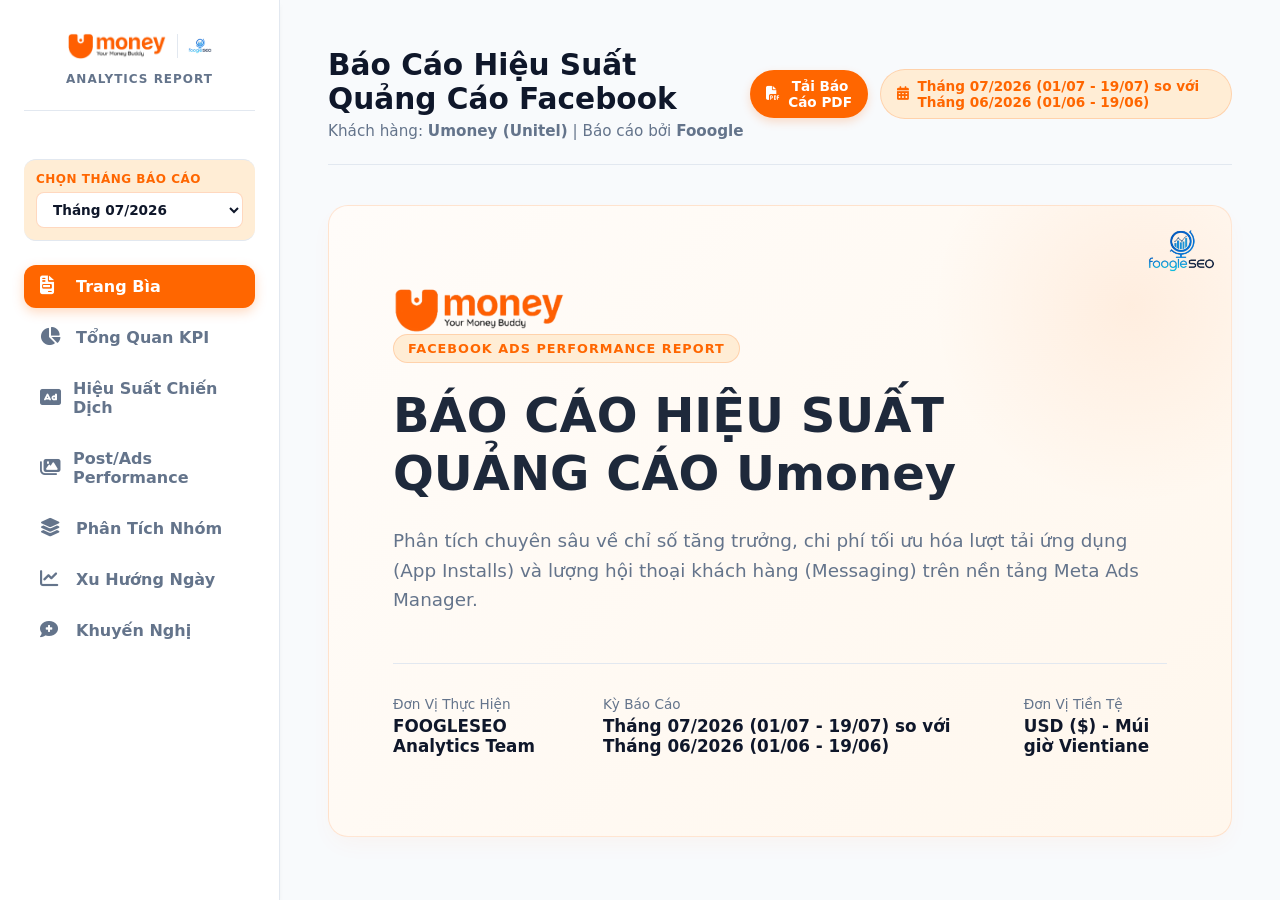
==== commit a1370fba: "Auto-deploy updated Dashboard [no-index]" ====
--- a/index.html
+++ b/index.html
@@ -59,7 +59,7 @@
                     <i class="fa-solid fa-file-pdf"></i> Tải Báo Cáo PDF
                 </button>
                 <div class="date-badge">
-                    <i class="fa-solid fa-calendar-days"></i> Tháng 07/2026 (so với Tháng 06/2026)
+                    <i class="fa-solid fa-calendar-days"></i> Tháng 07/2026 (01/07 - 19/07) so với Tháng 06/2026 (01/06 - 19/06)
                 </div>
             </div>
         </header>
@@ -84,7 +84,7 @@
                     </div>
                     <div class="meta-item">
                         <span>Kỳ Báo Cáo</span>
-                        <strong>Tháng 07/2026 (so với Tháng 06/2026)</strong>
+                        <strong>Tháng 07/2026 (01/07 - 19/07) so với Tháng 06/2026 (01/06 - 19/06)</strong>
                     </div>
                     <div class="meta-item">
                         <span>Đơn Vị Tiền Tệ</span>
@@ -100,38 +100,38 @@
             <div class="kpi-grid">
                 <div class="kpi-card">
                     <div class="kpi-title">Tổng Chi Phí <i class="fa-solid fa-hand-holding-dollar"></i></div>
-                    <div class="kpi-value">$15,750.84</div>
+                    <div class="kpi-value">$9,912.59</div>
                     <div class="kpi-unit">USD</div>
                     <div class="kpi-trend up">
                         <i class="fa-solid fa-arrow-trend-up"></i>
-                        +6.5%
+                        +8.3%
                     </div>
                 </div>
                 <div class="kpi-card">
                     <div class="kpi-title">Lượt Tải App <i class="fa-solid fa-download"></i></div>
-                    <div class="kpi-value">26,698</div>
+                    <div class="kpi-value">16,584</div>
                     <div class="kpi-unit">Lượt cài đặt</div>
                     <div class="kpi-trend up">
                         <i class="fa-solid fa-arrow-trend-up"></i>
-                        +7.0%
+                        +12.7%
                     </div>
                 </div>
                 <div class="kpi-card">
                     <div class="kpi-title">Chi phí / Lượt tải (CPI) <i class="fa-solid fa-calculator"></i></div>
-                    <div class="kpi-value">$0.59</div>
+                    <div class="kpi-value">$0.60</div>
                     <div class="kpi-unit">USD / Lượt tải</div>
                     <div class="kpi-trend up">
                         <i class="fa-solid fa-arrow-trend-down"></i>
-                        -0.4%
+                        -3.8%
                     </div>
                 </div>
                 <div class="kpi-card">
                     <div class="kpi-title">Lượt Tin Nhắn Mới <i class="fa-solid fa-comments"></i></div>
-                    <div class="kpi-value">4,101</div>
+                    <div class="kpi-value">2,437</div>
                     <div class="kpi-unit">Lượt kết nối</div>
                     <div class="kpi-trend down">
                         <i class="fa-solid fa-arrow-trend-down"></i>
-                        -19.2%
+                        -41.6%
                     </div>
                 </div>
             </div>
@@ -140,11 +140,11 @@
             <div class="kpi-grid">
                 <div class="kpi-card">
                     <div class="kpi-title">Tiếp cận (Reach) <i class="fa-solid fa-users-viewfinder"></i></div>
-                    <div class="kpi-value">2,871,823</div>
+                    <div class="kpi-value">2,428,896</div>
                     <div class="kpi-unit">Người tiếp cận</div>
                     <div class="kpi-trend down">
                         <i class="fa-solid fa-arrow-trend-down"></i>
-                        -13.3%
+                        -17.9%
                     </div>
                 </div>
                 <div class="kpi-card">
@@ -158,11 +158,11 @@
                 </div>
                 <div class="kpi-card">
                     <div class="kpi-title">Giá mỗi Lượt Thích <i class="fa-solid fa-dollar-sign"></i></div>
-                    <div class="kpi-value">$1.429</div>
+                    <div class="kpi-value">$0.899</div>
                     <div class="kpi-unit">USD / Like</div>
                     <div class="kpi-trend down">
                         <i class="fa-solid fa-arrow-trend-up"></i>
-                        +73.8%
+                        +76.7%
                     </div>
                 </div>
                 <div class="kpi-card">
@@ -185,8 +185,8 @@
                     <thead>
                         <tr>
                             <th>Chỉ số</th>
-                            <th>Tháng 07/2026 (Kỳ này)</th>
-                            <th>Tháng 06/2026 (Kỳ trước)</th>
+                            <th>Tháng 07/2026 (01/07 - 19/07)</th>
+                            <th>Tháng 06/2026 (01/06 - 19/06)</th>
                             <th>Thay đổi</th>
                             <th>% Thay đổi</th>
                             <th>Đánh giá</th>
@@ -195,51 +195,51 @@
                     <tbody>
                         <tr>
                             <td>Tổng Chi Phí (USD)</td>
-                            <td>$15,750.84</td>
-                            <td>$14,788.91</td>
-                            <td>$+961.93</td>
-                            <td style="color: var(--danger); font-weight:700;">+6.5%</td>
+                            <td>$9,912.59</td>
+                            <td>$9,150.24</td>
+                            <td>$+762.35</td>
+                            <td style="color: var(--danger); font-weight:700;">+8.3%</td>
                             <td><span class="badge evaluation caution">Tăng chi phí</span></td>
                         </tr>
                         <tr>
                             <td>Lượt Tải App (Installs)</td>
-                            <td>26,698</td>
-                            <td>24,960</td>
-                            <td>+1,738</td>
-                            <td style="color: var(--success); font-weight:700;">+7.0%</td>
+                            <td>16,584</td>
+                            <td>14,720</td>
+                            <td>+1,864</td>
+                            <td style="color: var(--success); font-weight:700;">+12.7%</td>
                             <td><span class="badge evaluation good">Tăng tốt</span></td>
                         </tr>
                         <tr>
                             <td>Chi phí / Lượt tải (CPI)</td>
-                            <td>$0.59</td>
-                            <td>$0.59</td>
-                            <td>-0.00</td>
-                            <td style="color: var(--success); font-weight:700;">-0.4%</td>
+                            <td>$0.60</td>
+                            <td>$0.62</td>
+                            <td>-0.02</td>
+                            <td style="color: var(--success); font-weight:700;">-3.8%</td>
                             <td><span class="badge evaluation good">Tối ưu tốt</span></td>
                         </tr>
                         <tr>
                             <td>Lượt Tin Nhắn Mới</td>
-                            <td>4,101</td>
-                            <td>5,074</td>
-                            <td>-973</td>
-                            <td style="color: var(--danger); font-weight:700;">-19.2%</td>
+                            <td>2,437</td>
+                            <td>4,174</td>
+                            <td>-1,737</td>
+                            <td style="color: var(--danger); font-weight:700;">-41.6%</td>
                             <td><span class="badge evaluation caution">Giảm sút</span></td>
                         </tr>
 
                         <tr>
                             <td>Giá mỗi Click (CPC USD)</td>
-                            <td>$0.0420</td>
-                            <td>$0.0304</td>
-                            <td>+0.0116</td>
-                            <td style="color: var(--danger); font-weight:700;">+38.3%</td>
+                            <td>$0.0428</td>
+                            <td>$0.0234</td>
+                            <td>+0.0194</td>
+                            <td style="color: var(--danger); font-weight:700;">+83.0%</td>
                             <td><span class="badge evaluation caution">Tăng nhẹ</span></td>
                         </tr>
                         <tr>
                             <td>Lượt Hiển Thị (Impressions)</td>
-                            <td>51,214,936</td>
-                            <td>42,736,091</td>
-                            <td>+8,478,845</td>
-                            <td style="color: var(--success); font-weight:700;">+19.8%</td>
+                            <td>31,896,252</td>
+                            <td>29,047,207</td>
+                            <td>+2,849,045</td>
+                            <td style="color: var(--success); font-weight:700;">+9.8%</td>
                             <td><span class="badge evaluation good">Mở rộng hiển thị</span></td>
                         </tr>
                     </tbody>
@@ -275,78 +275,78 @@
                                 <td>1</td>
                                 <td><strong>Umoney_Followers_T5 new post hinh_May</strong></td>
                                 <td><span class="badge active">Đang chạy</span></td>
-                                <td>$555.54</td>
-                                <td>1,274</td>
+                                <td>$339.13</td>
+                                <td>776</td>
                                 <td>$0.44</td>
                                 <td>0</td>
                                 <td>0</td>
-                                <td>1,702,259</td>
-                                <td>$0.0208</td>
+                                <td>1,021,369</td>
+                                <td>$0.0218</td>
                             </tr>
     
                             <tr>
                                 <td>2</td>
                                 <td><strong>Umoney_App-Actions_Transfer t5 video new TT_May</strong></td>
                                 <td><span class="badge active">Đang chạy</span></td>
-                                <td>$925.43</td>
-                                <td>602</td>
-                                <td>$1.54</td>
-                                <td>255</td>
-                                <td>160,961</td>
-                                <td>4,463,586</td>
-                                <td>$0.0401</td>
+                                <td>$566.76</td>
+                                <td>337</td>
+                                <td>$1.68</td>
+                                <td>162</td>
+                                <td>92,304</td>
+                                <td>2,455,828</td>
+                                <td>$0.0389</td>
                             </tr>
     
                             <tr>
                                 <td>3</td>
                                 <td><strong>Umoney_App-Install-KYC_t5 video new click link app daymanh_May</strong></td>
                                 <td><span class="badge active">Đang chạy</span></td>
-                                <td>$465.71</td>
-                                <td>396</td>
-                                <td>$1.18</td>
-                                <td>887</td>
+                                <td>$286.77</td>
+                                <td>220</td>
+                                <td>$1.30</td>
+                                <td>519</td>
                                 <td>0</td>
-                                <td>2,077,143</td>
-                                <td>$0.0131</td>
+                                <td>1,350,595</td>
+                                <td>$0.0129</td>
                             </tr>
     
                             <tr>
                                 <td>4</td>
                                 <td><strong>Umoney_Followers_T5 Transfer No Fee_May</strong></td>
                                 <td><span class="badge active">Đang chạy</span></td>
-                                <td>$1,497.06</td>
-                                <td>1,053</td>
-                                <td>$1.42</td>
+                                <td>$1,039.63</td>
+                                <td>682</td>
+                                <td>$1.52</td>
                                 <td>0</td>
-                                <td>146,364</td>
-                                <td>5,467,804</td>
-                                <td>$0.0315</td>
+                                <td>104,844</td>
+                                <td>3,850,467</td>
+                                <td>$0.0319</td>
                             </tr>
     
                             <tr>
                                 <td>5</td>
                                 <td><strong>Umoney_App-Action_Buy-Data_June</strong></td>
                                 <td><span class="badge active">Đang chạy</span></td>
-                                <td>$463.83</td>
-                                <td>331</td>
-                                <td>$1.40</td>
-                                <td>475</td>
+                                <td>$283.56</td>
+                                <td>205</td>
+                                <td>$1.38</td>
+                                <td>279</td>
                                 <td>0</td>
-                                <td>1,225,838</td>
-                                <td>$0.0227</td>
+                                <td>739,523</td>
+                                <td>$0.0233</td>
                             </tr>
     
                             <tr>
                                 <td>6</td>
                                 <td><strong>Umoney_App-Install-KYC_Install_June</strong></td>
                                 <td><span class="badge active">Đang chạy</span></td>
-                                <td>$7,356.02</td>
-                                <td>15,999</td>
-                                <td>$0.46</td>
-                                <td>394</td>
-                                <td>1,162,500</td>
-                                <td>24,371,112</td>
-                                <td>$0.0650</td>
+                                <td>$4,706.21</td>
+                                <td>10,086</td>
+                                <td>$0.47</td>
+                                <td>233</td>
+                                <td>795,807</td>
+                                <td>14,948,547</td>
+                                <td>$0.0683</td>
                             </tr>
     
                             <tr>
@@ -366,78 +366,65 @@
                                 <td>8</td>
                                 <td><strong>Umoney_Other_TT _June</strong></td>
                                 <td><span class="badge active">Đang chạy</span></td>
-                                <td>$216.18</td>
+                                <td>$130.01</td>
                                 <td>0</td>
                                 <td>-</td>
-                                <td>466</td>
+                                <td>276</td>
                                 <td>0</td>
-                                <td>212,269</td>
-                                <td>$0.0638</td>
+                                <td>126,343</td>
+                                <td>$0.0640</td>
                             </tr>
     
                             <tr>
                                 <td>9</td>
                                 <td><strong>Umoney_App-Install-KYC_ Google Play Store 20k KIP  _June</strong></td>
                                 <td><span class="badge active">Đang chạy</span></td>
-                                <td>$1,477.18</td>
-                                <td>4,201</td>
-                                <td>$0.35</td>
-                                <td>182</td>
-                                <td>15,756</td>
-                                <td>4,803,191</td>
-                                <td>$0.0730</td>
+                                <td>$948.47</td>
+                                <td>2,634</td>
+                                <td>$0.36</td>
+                                <td>114</td>
+                                <td>11,075</td>
+                                <td>3,184,535</td>
+                                <td>$0.0760</td>
                             </tr>
     
                             <tr>
                                 <td>10</td>
                                 <td><strong>Umoney_App-Install-KYC_ Google Play Store Free Transfer _June</strong></td>
                                 <td><span class="badge active">Đang chạy</span></td>
-                                <td>$845.25</td>
-                                <td>1,809</td>
-                                <td>$0.47</td>
-                                <td>66</td>
-                                <td>267,329</td>
-                                <td>2,562,972</td>
-                                <td>$0.0830</td>
+                                <td>$542.42</td>
+                                <td>1,101</td>
+                                <td>$0.49</td>
+                                <td>45</td>
+                                <td>170,046</td>
+                                <td>1,670,654</td>
+                                <td>$0.0864</td>
                             </tr>
     
                             <tr>
                                 <td>11</td>
                                 <td><strong>Umoney_App-Action_Buy-Data_Jul</strong></td>
                                 <td><span class="badge active">Đang chạy</span></td>
-                                <td>$1,719.48</td>
-                                <td>917</td>
-                                <td>$1.88</td>
-                                <td>1,370</td>
+                                <td>$1,069.63</td>
+                                <td>537</td>
+                                <td>$1.99</td>
+                                <td>807</td>
                                 <td>0</td>
-                                <td>3,950,547</td>
-                                <td>$0.0235</td>
-                            </tr>
-    
-                            <tr>
-                                <td>12</td>
-                                <td><strong>Umoney_App-Action_KYC_Jul</strong></td>
-                                <td><span class="badge active">Đang chạy</span></td>
-                                <td>$229.16</td>
-                                <td>110</td>
-                                <td>$2.08</td>
-                                <td>4</td>
-                                <td>0</td>
-                                <td>378,215</td>
-                                <td>$0.1596</td>
+                                <td>2,548,391</td>
+                                <td>$0.0239</td>
                             </tr>
     
                             <tr class="sum-row">
                                 <td>-</td>
                                 <td>TỔNG CỘNG</td>
                                 <td>-</td>
-                                <td>$15,750.84</td>
-                                <td>26,698</td>
-                                <td>$0.59</td>
-                                <td>4,101</td>
-                                <td>1,752,910</td>
-                                <td>51,214,936</td>
-                                <td>$0.0420</td>
+                                <td>$9,912.59</td>
+                                <td>16,584</td>
+                                <td>$0.60</td>
+                                <td>2,437</td>
+                                <td>1,174,076</td>
+                                <td>31,896,252</td>
+                                <td>$0.0428</td>
                             </tr>
                         </tbody>
                     </table>
@@ -516,35 +503,35 @@
                                 <td>3</td>
                                 <td data-value="MayA05"><span class="code-badge">MayA05</span></td>
                                 <td style="text-align: center;"><img src="https://storage.googleapis.com/umoney-ads-dashboard-491202/thumbnails/120246937177680695.jpg" class="ad-thumbnail" alt="MayA05 Thumbnail" onclick="openLightbox('https://storage.googleapis.com/umoney-ads-dashboard-491202/thumbnails/120246937177680695.jpg')"></td>
-                                <td class="num-col" style="font-weight:700;" data-value="555.54">$555.54</td>
+                                <td class="num-col" style="font-weight:700;" data-value="347.08">$347.08</td>
                                 <td data-value="Followers"><span class="badge obj-badge followers">Followers</span></td>
-                                <td class="num-col" data-value="5167">5,167</td>
-                                <td class="num-col" data-value="1274">1,274</td>
-                                <td class="num-col" data-value="0.44">$0.44</td>
-                                <td class="num-col" data-value="0.108">$0.108</td>
-                                <td class="num-col" data-value="274893">274,893</td>
+                                <td class="num-col" data-value="3087">3,087</td>
+                                <td class="num-col" data-value="803">803</td>
+                                <td class="num-col" data-value="0.43">$0.43</td>
+                                <td class="num-col" data-value="0.112">$0.112</td>
+                                <td class="num-col" data-value="163591">163,591</td>
                                 <td class="num-col" data-value="2223">2,223</td>
                                 <td class="num-col" data-value="1227">1,227</td>
                                 <td class="num-col" data-value="3450" style="font-weight:700;">3,450</td>
-                                <td class="num-col" data-value="0.16" style="font-weight:700; color:var(--primary);">$0.16</td>
+                                <td class="num-col" data-value="0.1" style="font-weight:700; color:var(--primary);">$0.10</td>
                                 <td class="num-col" data-value="75983">75,983</td>
                             </tr>
                 
                             <tr>
                                 <td>4</td>
                                 <td data-value="MayA08"><span class="code-badge">MayA08</span></td>
-                                <td style="text-align: center;"><img src="https://storage.googleapis.com/umoney-ads-dashboard-491202/thumbnails/120247285465780695.jpg" class="ad-thumbnail" alt="MayA08 Thumbnail" onclick="openLightbox('https://storage.googleapis.com/umoney-ads-dashboard-491202/thumbnails/120247285465780695.jpg')"></td>
-                                <td class="num-col" style="font-weight:700;" data-value="630.31">$630.31</td>
+                                <td style="text-align: center;"><img src="https://storage.googleapis.com/umoney-ads-dashboard-491202/thumbnails/120247285582800695.jpg" class="ad-thumbnail" alt="MayA08 Thumbnail" onclick="openLightbox('https://storage.googleapis.com/umoney-ads-dashboard-491202/thumbnails/120247285582800695.jpg')"></td>
+                                <td class="num-col" style="font-weight:700;" data-value="404.89">$404.89</td>
                                 <td data-value="App-Action"><span class="badge obj-badge app-action">App-Action</span></td>
-                                <td class="num-col" data-value="9">9</td>
-                                <td class="num-col" data-value="405">405</td>
-                                <td class="num-col" data-value="1.56">$1.56</td>
-                                <td class="num-col" data-value="70.034">$70.034</td>
-                                <td class="num-col" data-value="53678">53,678</td>
+                                <td class="num-col" data-value="8">8</td>
+                                <td class="num-col" data-value="242">242</td>
+                                <td class="num-col" data-value="1.67">$1.67</td>
+                                <td class="num-col" data-value="50.611">$50.611</td>
+                                <td class="num-col" data-value="29119">29,119</td>
                                 <td class="num-col" data-value="638">638</td>
                                 <td class="num-col" data-value="311">311</td>
                                 <td class="num-col" data-value="949" style="font-weight:700;">949</td>
-                                <td class="num-col" data-value="0.66" style="font-weight:700; color:var(--primary);">$0.66</td>
+                                <td class="num-col" data-value="0.43" style="font-weight:700; color:var(--primary);">$0.43</td>
                                 <td class="num-col" data-value="12696">12,696</td>
                             </tr>
                 
@@ -552,17 +539,17 @@
                                 <td>5</td>
                                 <td data-value="MayA18"><span class="code-badge">MayA18</span></td>
                                 <td style="text-align: center;"><img src="https://storage.googleapis.com/umoney-ads-dashboard-491202/thumbnails/120247428328470695.jpg" class="ad-thumbnail" alt="MayA18 Thumbnail" onclick="openLightbox('https://storage.googleapis.com/umoney-ads-dashboard-491202/thumbnails/120247428328470695.jpg')"></td>
-                                <td class="num-col" style="font-weight:700;" data-value="1.67">$1.67</td>
+                                <td class="num-col" style="font-weight:700;" data-value="0.79">$0.79</td>
                                 <td data-value="App-Action"><span class="badge obj-badge app-action">App-Action</span></td>
-                                <td class="num-col" data-value="1">1</td>
-                                <td class="num-col" data-value="9">9</td>
-                                <td class="num-col" data-value="0.19">$0.19</td>
-                                <td class="num-col" data-value="1.67">$1.670</td>
-                                <td class="num-col" data-value="3938">3,938</td>
+                                <td class="num-col" data-value="0">0</td>
+                                <td class="num-col" data-value="3">3</td>
+                                <td class="num-col" data-value="0.26">$0.26</td>
+                                <td class="num-col" data-value="0">-</td>
+                                <td class="num-col" data-value="1949">1,949</td>
                                 <td class="num-col" data-value="23">23</td>
                                 <td class="num-col" data-value="13">13</td>
                                 <td class="num-col" data-value="36" style="font-weight:700;">36</td>
-                                <td class="num-col" data-value="0.05" style="font-weight:700; color:var(--primary);">$0.05</td>
+                                <td class="num-col" data-value="0.02" style="font-weight:700; color:var(--primary);">$0.02</td>
                                 <td class="num-col" data-value="1290">1,290</td>
                             </tr>
                 
@@ -570,17 +557,17 @@
                                 <td>6</td>
                                 <td data-value="MayA07"><span class="code-badge">MayA07</span></td>
                                 <td style="text-align: center;"><img src="https://storage.googleapis.com/umoney-ads-dashboard-491202/thumbnails/120247428378750695.jpg" class="ad-thumbnail" alt="MayA07 Thumbnail" onclick="openLightbox('https://storage.googleapis.com/umoney-ads-dashboard-491202/thumbnails/120247428378750695.jpg')"></td>
-                                <td class="num-col" style="font-weight:700;" data-value="876.15">$876.15</td>
+                                <td class="num-col" style="font-weight:700;" data-value="582.77">$582.77</td>
                                 <td data-value="App-Action"><span class="badge obj-badge app-action">App-Action</span></td>
-                                <td class="num-col" data-value="3195">3,195</td>
-                                <td class="num-col" data-value="573">573</td>
-                                <td class="num-col" data-value="1.53">$1.53</td>
-                                <td class="num-col" data-value="0.274">$0.274</td>
-                                <td class="num-col" data-value="122115">122,115</td>
+                                <td class="num-col" data-value="2195">2,195</td>
+                                <td class="num-col" data-value="335">335</td>
+                                <td class="num-col" data-value="1.74">$1.74</td>
+                                <td class="num-col" data-value="0.265">$0.265</td>
+                                <td class="num-col" data-value="71301">71,301</td>
                                 <td class="num-col" data-value="1370">1,370</td>
                                 <td class="num-col" data-value="653">653</td>
                                 <td class="num-col" data-value="2023" style="font-weight:700;">2,023</td>
-                                <td class="num-col" data-value="0.43" style="font-weight:700; color:var(--primary);">$0.43</td>
+                                <td class="num-col" data-value="0.29" style="font-weight:700; color:var(--primary);">$0.29</td>
                                 <td class="num-col" data-value="29420">29,420</td>
                             </tr>
                 
@@ -588,17 +575,17 @@
                                 <td>7</td>
                                 <td data-value="MayA09"><span class="code-badge">MayA09</span></td>
                                 <td style="text-align: center;"><img src="https://storage.googleapis.com/umoney-ads-dashboard-491202/thumbnails/120247428451530695.jpg" class="ad-thumbnail" alt="MayA09 Thumbnail" onclick="openLightbox('https://storage.googleapis.com/umoney-ads-dashboard-491202/thumbnails/120247428451530695.jpg')"></td>
-                                <td class="num-col" style="font-weight:700;" data-value="539.63">$539.63</td>
+                                <td class="num-col" style="font-weight:700;" data-value="386.01">$386.01</td>
                                 <td data-value="Followers"><span class="badge obj-badge followers">Followers</span></td>
-                                <td class="num-col" data-value="4359">4,359</td>
-                                <td class="num-col" data-value="285">285</td>
-                                <td class="num-col" data-value="1.89">$1.89</td>
-                                <td class="num-col" data-value="0.124">$0.124</td>
-                                <td class="num-col" data-value="26476">26,476</td>
+                                <td class="num-col" data-value="3037">3,037</td>
+                                <td class="num-col" data-value="184">184</td>
+                                <td class="num-col" data-value="2.1">$2.10</td>
+                                <td class="num-col" data-value="0.127">$0.127</td>
+                                <td class="num-col" data-value="16289">16,289</td>
                                 <td class="num-col" data-value="345">345</td>
                                 <td class="num-col" data-value="155">155</td>
                                 <td class="num-col" data-value="500" style="font-weight:700;">500</td>
-                                <td class="num-col" data-value="1.08" style="font-weight:700; color:var(--primary);">$1.08</td>
+                                <td class="num-col" data-value="0.77" style="font-weight:700; color:var(--primary);">$0.77</td>
                                 <td class="num-col" data-value="7009">7,009</td>
                             </tr>
                 
@@ -606,17 +593,17 @@
                                 <td>8</td>
                                 <td data-value="MayA06"><span class="code-badge">MayA06</span></td>
                                 <td style="text-align: center;"><img src="https://storage.googleapis.com/umoney-ads-dashboard-491202/thumbnails/120248549632630695.jpg" class="ad-thumbnail" alt="MayA06 Thumbnail" onclick="openLightbox('https://storage.googleapis.com/umoney-ads-dashboard-491202/thumbnails/120248549632630695.jpg')"></td>
-                                <td class="num-col" style="font-weight:700;" data-value="1390.57">$1,390.57</td>
+                                <td class="num-col" style="font-weight:700;" data-value="942.3">$942.30</td>
                                 <td data-value="Followers"><span class="badge obj-badge followers">Followers</span></td>
-                                <td class="num-col" data-value="3887">3,887</td>
-                                <td class="num-col" data-value="2391">2,391</td>
-                                <td class="num-col" data-value="0.58">$0.58</td>
-                                <td class="num-col" data-value="0.358">$0.358</td>
-                                <td class="num-col" data-value="139522">139,522</td>
+                                <td class="num-col" data-value="2644">2,644</td>
+                                <td class="num-col" data-value="1529">1,529</td>
+                                <td class="num-col" data-value="0.62">$0.62</td>
+                                <td class="num-col" data-value="0.356">$0.356</td>
+                                <td class="num-col" data-value="98023">98,023</td>
                                 <td class="num-col" data-value="2739">2,739</td>
                                 <td class="num-col" data-value="909">909</td>
                                 <td class="num-col" data-value="3648" style="font-weight:700;">3,648</td>
-                                <td class="num-col" data-value="0.38" style="font-weight:700; color:var(--primary);">$0.38</td>
+                                <td class="num-col" data-value="0.26" style="font-weight:700; color:var(--primary);">$0.26</td>
                                 <td class="num-col" data-value="46033">46,033</td>
                             </tr>
                 
@@ -624,71 +611,71 @@
                                 <td>9</td>
                                 <td data-value="MayA03"><span class="code-badge">MayA03</span></td>
                                 <td style="text-align: center;"><img src="https://storage.googleapis.com/umoney-ads-dashboard-491202/thumbnails/120248305096620695.jpg" class="ad-thumbnail" alt="MayA03 Thumbnail" onclick="openLightbox('https://storage.googleapis.com/umoney-ads-dashboard-491202/thumbnails/120248305096620695.jpg')"></td>
-                                <td class="num-col" style="font-weight:700;" data-value="463.83">$463.83</td>
+                                <td class="num-col" style="font-weight:700;" data-value="290.6">$290.60</td>
                                 <td data-value="60K"><span class="badge obj-badge 60k">60K</span></td>
-                                <td class="num-col" data-value="12">12</td>
-                                <td class="num-col" data-value="331">331</td>
-                                <td class="num-col" data-value="1.4">$1.40</td>
-                                <td class="num-col" data-value="38.652">$38.652</td>
-                                <td class="num-col" data-value="67051">67,051</td>
+                                <td class="num-col" data-value="6">6</td>
+                                <td class="num-col" data-value="212">212</td>
+                                <td class="num-col" data-value="1.37">$1.37</td>
+                                <td class="num-col" data-value="48.433">$48.433</td>
+                                <td class="num-col" data-value="39173">39,173</td>
                                 <td class="num-col" data-value="1356">1,356</td>
                                 <td class="num-col" data-value="418">418</td>
                                 <td class="num-col" data-value="1774" style="font-weight:700;">1,774</td>
-                                <td class="num-col" data-value="0.26" style="font-weight:700; color:var(--primary);">$0.26</td>
+                                <td class="num-col" data-value="0.16" style="font-weight:700; color:var(--primary);">$0.16</td>
                                 <td class="num-col" data-value="17528">17,528</td>
                             </tr>
                 
                             <tr>
                                 <td>10</td>
                                 <td data-value="JunA11"><span class="code-badge">JunA11</span></td>
-                                <td style="text-align: center;"><img src="https://storage.googleapis.com/umoney-ads-dashboard-491202/thumbnails/120248307099310695.jpg" class="ad-thumbnail" alt="JunA11 Thumbnail" onclick="openLightbox('https://storage.googleapis.com/umoney-ads-dashboard-491202/thumbnails/120248307099310695.jpg')"></td>
-                                <td class="num-col" style="font-weight:700;" data-value="3636.68">$3,636.68</td>
+                                <td style="text-align: center;"><img src="https://storage.googleapis.com/umoney-ads-dashboard-491202/thumbnails/120248554498490695.jpg" class="ad-thumbnail" alt="JunA11 Thumbnail" onclick="openLightbox('https://storage.googleapis.com/umoney-ads-dashboard-491202/thumbnails/120248554498490695.jpg')"></td>
+                                <td class="num-col" style="font-weight:700;" data-value="2563.85">$2,563.85</td>
                                 <td data-value="LAPNet"><span class="badge obj-badge lapnet">LAPNet</span></td>
-                                <td class="num-col" data-value="14">14</td>
-                                <td class="num-col" data-value="7464">7,464</td>
-                                <td class="num-col" data-value="0.49">$0.49</td>
-                                <td class="num-col" data-value="259.763">$259.763</td>
-                                <td class="num-col" data-value="9969">9,969</td>
+                                <td class="num-col" data-value="12">12</td>
+                                <td class="num-col" data-value="5325">5,325</td>
+                                <td class="num-col" data-value="0.48">$0.48</td>
+                                <td class="num-col" data-value="213.654">$213.654</td>
+                                <td class="num-col" data-value="7034">7,034</td>
                                 <td class="num-col" data-value="116">116</td>
                                 <td class="num-col" data-value="46">46</td>
                                 <td class="num-col" data-value="162" style="font-weight:700;">162</td>
-                                <td class="num-col" data-value="22.45" style="font-weight:700; color:var(--primary);">$22.45</td>
+                                <td class="num-col" data-value="15.83" style="font-weight:700; color:var(--primary);">$15.83</td>
                                 <td class="num-col" data-value="3964">3,964</td>
                             </tr>
                 
                             <tr>
                                 <td>11</td>
                                 <td data-value="MayA01"><span class="code-badge">MayA01</span></td>
-                                <td style="text-align: center;"><img src="https://storage.googleapis.com/umoney-ads-dashboard-491202/thumbnails/120248549116440695.jpg" class="ad-thumbnail" alt="MayA01 Thumbnail" onclick="openLightbox('https://storage.googleapis.com/umoney-ads-dashboard-491202/thumbnails/120248549116440695.jpg')"></td>
-                                <td class="num-col" style="font-weight:700;" data-value="1434.4">$1,434.40</td>
+                                <td style="text-align: center;"><img src="https://storage.googleapis.com/umoney-ads-dashboard-491202/thumbnails/120248544715690695.jpg" class="ad-thumbnail" alt="MayA01 Thumbnail" onclick="openLightbox('https://storage.googleapis.com/umoney-ads-dashboard-491202/thumbnails/120248544715690695.jpg')"></td>
+                                <td class="num-col" style="font-weight:700;" data-value="941.05">$941.05</td>
                                 <td data-value="KYC-App-Install"><span class="badge obj-badge kyc-app-install">KYC-App-Install</span></td>
-                                <td class="num-col" data-value="8">8</td>
-                                <td class="num-col" data-value="4107">4,107</td>
+                                <td class="num-col" data-value="4">4</td>
+                                <td class="num-col" data-value="2654">2,654</td>
                                 <td class="num-col" data-value="0.35">$0.35</td>
-                                <td class="num-col" data-value="179.3">$179.300</td>
-                                <td class="num-col" data-value="6893">6,893</td>
+                                <td class="num-col" data-value="235.262">$235.262</td>
+                                <td class="num-col" data-value="4508">4,508</td>
                                 <td class="num-col" data-value="33">33</td>
                                 <td class="num-col" data-value="17">17</td>
                                 <td class="num-col" data-value="50" style="font-weight:700;">50</td>
-                                <td class="num-col" data-value="28.69" style="font-weight:700; color:var(--primary);">$28.69</td>
+                                <td class="num-col" data-value="18.82" style="font-weight:700; color:var(--primary);">$18.82</td>
                                 <td class="num-col" data-value="2393">2,393</td>
                             </tr>
                 
                             <tr>
                                 <td>12</td>
                                 <td data-value="JunA05"><span class="code-badge">JunA05</span></td>
-                                <td style="text-align: center;"><img src="https://storage.googleapis.com/umoney-ads-dashboard-491202/thumbnails/120248553067390695.jpg" class="ad-thumbnail" alt="JunA05 Thumbnail" onclick="openLightbox('https://storage.googleapis.com/umoney-ads-dashboard-491202/thumbnails/120248553067390695.jpg')"></td>
-                                <td class="num-col" style="font-weight:700;" data-value="42.78">$42.78</td>
+                                <td style="text-align: center;"><img src="https://storage.googleapis.com/umoney-ads-dashboard-491202/thumbnails/120248553251670695.jpg" class="ad-thumbnail" alt="JunA05 Thumbnail" onclick="openLightbox('https://storage.googleapis.com/umoney-ads-dashboard-491202/thumbnails/120248553251670695.jpg')"></td>
+                                <td class="num-col" style="font-weight:700;" data-value="30.2">$30.20</td>
                                 <td data-value="KYC-App-Install"><span class="badge obj-badge kyc-app-install">KYC-App-Install</span></td>
                                 <td class="num-col" data-value="0">0</td>
-                                <td class="num-col" data-value="94">94</td>
-                                <td class="num-col" data-value="0.46">$0.46</td>
-                                <td class="num-col" data-value="0">-</td>
-                                <td class="num-col" data-value="112">112</td>
+                                <td class="num-col" data-value="59">59</td>
+                                <td class="num-col" data-value="0.51">$0.51</td>
+                                <td class="num-col" data-value="0">-</td>
+                                <td class="num-col" data-value="76">76</td>
                                 <td class="num-col" data-value="1">1</td>
                                 <td class="num-col" data-value="1">1</td>
                                 <td class="num-col" data-value="2" style="font-weight:700;">2</td>
-                                <td class="num-col" data-value="21.39" style="font-weight:700; color:var(--primary);">$21.39</td>
+                                <td class="num-col" data-value="15.1" style="font-weight:700; color:var(--primary);">$15.10</td>
                                 <td class="num-col" data-value="48">48</td>
                             </tr>
                 
@@ -696,12 +683,12 @@
                                 <td>13</td>
                                 <td data-value="JunA15"><span class="code-badge">JunA15</span></td>
                                 <td style="text-align: center;"><img src="https://storage.googleapis.com/umoney-ads-dashboard-491202/thumbnails/120248553459760695.jpg" class="ad-thumbnail" alt="JunA15 Thumbnail" onclick="openLightbox('https://storage.googleapis.com/umoney-ads-dashboard-491202/thumbnails/120248553459760695.jpg')"></td>
-                                <td class="num-col" style="font-weight:700;" data-value="3.17">$3.17</td>
+                                <td class="num-col" style="font-weight:700;" data-value="2.04">$2.04</td>
                                 <td data-value="Book your Lao Airlines"><span class="badge obj-badge book your lao airlines">Book your Lao Airlines</span></td>
-                                <td class="num-col" data-value="1">1</td>
-                                <td class="num-col" data-value="0">0</td>
-                                <td class="num-col" data-value="0">-</td>
-                                <td class="num-col" data-value="3.17">$3.170</td>
+                                <td class="num-col" data-value="0">0</td>
+                                <td class="num-col" data-value="0">0</td>
+                                <td class="num-col" data-value="0">-</td>
+                                <td class="num-col" data-value="0">-</td>
                                 <td class="num-col" data-value="0">0</td>
                                 <td class="num-col" data-value="0">0</td>
                                 <td class="num-col" data-value="0">0</td>
@@ -713,18 +700,18 @@
                             <tr>
                                 <td>14</td>
                                 <td data-value="JunA16"><span class="code-badge">JunA16</span></td>
-                                <td style="text-align: center;"><img src="https://storage.googleapis.com/umoney-ads-dashboard-491202/thumbnails/120248553528740695.jpg" class="ad-thumbnail" alt="JunA16 Thumbnail" onclick="openLightbox('https://storage.googleapis.com/umoney-ads-dashboard-491202/thumbnails/120248553528740695.jpg')"></td>
-                                <td class="num-col" style="font-weight:700;" data-value="1971.09">$1,971.09</td>
+                                <td style="text-align: center;"><img src="https://storage.googleapis.com/umoney-ads-dashboard-491202/thumbnails/120248554872120695.jpg" class="ad-thumbnail" alt="JunA16 Thumbnail" onclick="openLightbox('https://storage.googleapis.com/umoney-ads-dashboard-491202/thumbnails/120248554872120695.jpg')"></td>
+                                <td class="num-col" style="font-weight:700;" data-value="1372.56">$1,372.56</td>
                                 <td data-value="Change your water-electricity bill to data net for free"><span class="badge obj-badge change your water-electricity bill to data net for free">Change your water-electricity bill to data net for free</span></td>
-                                <td class="num-col" data-value="15">15</td>
-                                <td class="num-col" data-value="3717">3,717</td>
-                                <td class="num-col" data-value="0.53">$0.53</td>
-                                <td class="num-col" data-value="131.406">$131.406</td>
-                                <td class="num-col" data-value="6810">6,810</td>
+                                <td class="num-col" data-value="10">10</td>
+                                <td class="num-col" data-value="2645">2,645</td>
+                                <td class="num-col" data-value="0.52">$0.52</td>
+                                <td class="num-col" data-value="137.256">$137.256</td>
+                                <td class="num-col" data-value="4738">4,738</td>
                                 <td class="num-col" data-value="45">45</td>
                                 <td class="num-col" data-value="24">24</td>
                                 <td class="num-col" data-value="69" style="font-weight:700;">69</td>
-                                <td class="num-col" data-value="28.57" style="font-weight:700; color:var(--primary);">$28.57</td>
+                                <td class="num-col" data-value="19.89" style="font-weight:700; color:var(--primary);">$19.89</td>
                                 <td class="num-col" data-value="2699">2,699</td>
                             </tr>
                 
@@ -732,17 +719,17 @@
                                 <td>15</td>
                                 <td data-value="JunA21"><span class="code-badge">JunA21</span></td>
                                 <td style="text-align: center;"><img src="https://storage.googleapis.com/umoney-ads-dashboard-491202/thumbnails/120249428884950695.jpg" class="ad-thumbnail" alt="JunA21 Thumbnail" onclick="openLightbox('https://storage.googleapis.com/umoney-ads-dashboard-491202/thumbnails/120249428884950695.jpg')"></td>
-                                <td class="num-col" style="font-weight:700;" data-value="386.7">$386.70</td>
+                                <td class="num-col" style="font-weight:700;" data-value="194.43">$194.43</td>
                                 <td data-value="KYC-App-Install"><span class="badge obj-badge kyc-app-install">KYC-App-Install</span></td>
-                                <td class="num-col" data-value="2">2</td>
-                                <td class="num-col" data-value="894">894</td>
-                                <td class="num-col" data-value="0.43">$0.43</td>
-                                <td class="num-col" data-value="193.35">$193.350</td>
-                                <td class="num-col" data-value="1197">1,197</td>
+                                <td class="num-col" data-value="0">0</td>
+                                <td class="num-col" data-value="412">412</td>
+                                <td class="num-col" data-value="0.47">$0.47</td>
+                                <td class="num-col" data-value="0">-</td>
+                                <td class="num-col" data-value="588">588</td>
                                 <td class="num-col" data-value="9">9</td>
                                 <td class="num-col" data-value="2">2</td>
                                 <td class="num-col" data-value="11" style="font-weight:700;">11</td>
-                                <td class="num-col" data-value="35.15" style="font-weight:700; color:var(--primary);">$35.15</td>
+                                <td class="num-col" data-value="17.68" style="font-weight:700; color:var(--primary);">$17.68</td>
                                 <td class="num-col" data-value="355">355</td>
                             </tr>
                 
@@ -750,17 +737,17 @@
                                 <td>16</td>
                                 <td data-value="JunA23"><span class="code-badge">JunA23</span></td>
                                 <td style="text-align: center;"><img src="https://storage.googleapis.com/umoney-ads-dashboard-491202/thumbnails/120249910127940695.jpg" class="ad-thumbnail" alt="JunA23 Thumbnail" onclick="openLightbox('https://storage.googleapis.com/umoney-ads-dashboard-491202/thumbnails/120249910127940695.jpg')"></td>
-                                <td class="num-col" style="font-weight:700;" data-value="307.56">$307.56</td>
+                                <td class="num-col" style="font-weight:700;" data-value="191.95">$191.95</td>
                                 <td data-value="Just confirm your identity and earn free money"><span class="badge obj-badge just confirm your identity and earn free money">Just confirm your identity and earn free money</span></td>
                                 <td class="num-col" data-value="0">0</td>
-                                <td class="num-col" data-value="716">716</td>
-                                <td class="num-col" data-value="0.43">$0.43</td>
-                                <td class="num-col" data-value="0">-</td>
-                                <td class="num-col" data-value="1297">1,297</td>
+                                <td class="num-col" data-value="431">431</td>
+                                <td class="num-col" data-value="0.45">$0.45</td>
+                                <td class="num-col" data-value="0">-</td>
+                                <td class="num-col" data-value="788">788</td>
                                 <td class="num-col" data-value="2">2</td>
                                 <td class="num-col" data-value="4">4</td>
                                 <td class="num-col" data-value="6" style="font-weight:700;">6</td>
-                                <td class="num-col" data-value="51.26" style="font-weight:700; color:var(--primary);">$51.26</td>
+                                <td class="num-col" data-value="31.99" style="font-weight:700; color:var(--primary);">$31.99</td>
                                 <td class="num-col" data-value="490">490</td>
                             </tr>
                 
@@ -768,17 +755,17 @@
                                 <td>17</td>
                                 <td data-value="JunA24"><span class="code-badge">JunA24</span></td>
                                 <td style="text-align: center;"><img src="https://storage.googleapis.com/umoney-ads-dashboard-491202/thumbnails/120249910291150695.jpg" class="ad-thumbnail" alt="JunA24 Thumbnail" onclick="openLightbox('https://storage.googleapis.com/umoney-ads-dashboard-491202/thumbnails/120249910291150695.jpg')"></td>
-                                <td class="num-col" style="font-weight:700;" data-value="382.27">$382.27</td>
+                                <td class="num-col" style="font-weight:700;" data-value="192.39">$192.39</td>
                                 <td data-value="Who is a transfer line must have Umoney"><span class="badge obj-badge who is a transfer line must have umoney">Who is a transfer line must have Umoney</span></td>
                                 <td class="num-col" data-value="0">0</td>
-                                <td class="num-col" data-value="1020">1,020</td>
-                                <td class="num-col" data-value="0.37">$0.37</td>
-                                <td class="num-col" data-value="0">-</td>
-                                <td class="num-col" data-value="953">953</td>
+                                <td class="num-col" data-value="491">491</td>
+                                <td class="num-col" data-value="0.39">$0.39</td>
+                                <td class="num-col" data-value="0">-</td>
+                                <td class="num-col" data-value="473">473</td>
                                 <td class="num-col" data-value="23">23</td>
                                 <td class="num-col" data-value="9">9</td>
                                 <td class="num-col" data-value="32" style="font-weight:700;">32</td>
-                                <td class="num-col" data-value="11.95" style="font-weight:700; color:var(--primary);">$11.95</td>
+                                <td class="num-col" data-value="6.01" style="font-weight:700; color:var(--primary);">$6.01</td>
                                 <td class="num-col" data-value="286">286</td>
                             </tr>
                 
@@ -786,17 +773,17 @@
                                 <td>18</td>
                                 <td data-value="JulA01"><span class="code-badge">JulA01</span></td>
                                 <td style="text-align: center;"><img src="https://storage.googleapis.com/umoney-ads-dashboard-491202/thumbnails/120250096096260695.jpg" class="ad-thumbnail" alt="JulA01 Thumbnail" onclick="openLightbox('https://storage.googleapis.com/umoney-ads-dashboard-491202/thumbnails/120250096096260695.jpg')"></td>
-                                <td class="num-col" style="font-weight:700;" data-value="794.52">$794.52</td>
+                                <td class="num-col" style="font-weight:700;" data-value="540.88">$540.88</td>
                                 <td data-value="X2 internet or get 10%"><span class="badge obj-badge x2 internet or get 10%">X2 internet or get 10%</span></td>
-                                <td class="num-col" data-value="8">8</td>
-                                <td class="num-col" data-value="521">521</td>
-                                <td class="num-col" data-value="1.52">$1.52</td>
-                                <td class="num-col" data-value="99.315">$99.315</td>
-                                <td class="num-col" data-value="87651">87,651</td>
+                                <td class="num-col" data-value="6">6</td>
+                                <td class="num-col" data-value="314">314</td>
+                                <td class="num-col" data-value="1.72">$1.72</td>
+                                <td class="num-col" data-value="90.147">$90.147</td>
+                                <td class="num-col" data-value="54765">54,765</td>
                                 <td class="num-col" data-value="2088">2,088</td>
                                 <td class="num-col" data-value="546">546</td>
                                 <td class="num-col" data-value="2634" style="font-weight:700;">2,634</td>
-                                <td class="num-col" data-value="0.3" style="font-weight:700; color:var(--primary);">$0.30</td>
+                                <td class="num-col" data-value="0.21" style="font-weight:700; color:var(--primary);">$0.21</td>
                                 <td class="num-col" data-value="23972">23,972</td>
                             </tr>
                 
@@ -804,17 +791,17 @@
                                 <td>19</td>
                                 <td data-value="JulA02"><span class="code-badge">JulA02</span></td>
                                 <td style="text-align: center;"><img src="https://storage.googleapis.com/umoney-ads-dashboard-491202/thumbnails/120250097448570695.jpg" class="ad-thumbnail" alt="JulA02 Thumbnail" onclick="openLightbox('https://storage.googleapis.com/umoney-ads-dashboard-491202/thumbnails/120250097448570695.jpg')"></td>
-                                <td class="num-col" style="font-weight:700;" data-value="295.12">$295.12</td>
+                                <td class="num-col" style="font-weight:700;" data-value="180.87">$180.87</td>
                                 <td data-value="App-Action"><span class="badge obj-badge app-action">App-Action</span></td>
-                                <td class="num-col" data-value="4">4</td>
-                                <td class="num-col" data-value="197">197</td>
-                                <td class="num-col" data-value="1.5">$1.50</td>
-                                <td class="num-col" data-value="73.78">$73.780</td>
-                                <td class="num-col" data-value="26843">26,843</td>
+                                <td class="num-col" data-value="2">2</td>
+                                <td class="num-col" data-value="106">106</td>
+                                <td class="num-col" data-value="1.71">$1.71</td>
+                                <td class="num-col" data-value="90.435">$90.435</td>
+                                <td class="num-col" data-value="14600">14,600</td>
                                 <td class="num-col" data-value="326">326</td>
                                 <td class="num-col" data-value="127">127</td>
                                 <td class="num-col" data-value="453" style="font-weight:700;">453</td>
-                                <td class="num-col" data-value="0.65" style="font-weight:700; color:var(--primary);">$0.65</td>
+                                <td class="num-col" data-value="0.4" style="font-weight:700; color:var(--primary);">$0.40</td>
                                 <td class="num-col" data-value="6116">6,116</td>
                             </tr>
                 
@@ -822,17 +809,17 @@
                                 <td>20</td>
                                 <td data-value="JulA03"><span class="code-badge">JulA03</span></td>
                                 <td style="text-align: center;"><img src="https://storage.googleapis.com/umoney-ads-dashboard-491202/thumbnails/120250155034410695.jpg" class="ad-thumbnail" alt="JulA03 Thumbnail" onclick="openLightbox('https://storage.googleapis.com/umoney-ads-dashboard-491202/thumbnails/120250155034410695.jpg')"></td>
-                                <td class="num-col" style="font-weight:700;" data-value="566.95">$566.95</td>
+                                <td class="num-col" style="font-weight:700;" data-value="335.56">$335.56</td>
                                 <td data-value="KYC-App-Install"><span class="badge obj-badge kyc-app-install">KYC-App-Install</span></td>
-                                <td class="num-col" data-value="1">1</td>
-                                <td class="num-col" data-value="1501">1,501</td>
+                                <td class="num-col" data-value="0">0</td>
+                                <td class="num-col" data-value="880">880</td>
                                 <td class="num-col" data-value="0.38">$0.38</td>
-                                <td class="num-col" data-value="566.95">$566.950</td>
-                                <td class="num-col" data-value="2998">2,998</td>
+                                <td class="num-col" data-value="0">-</td>
+                                <td class="num-col" data-value="1726">1,726</td>
                                 <td class="num-col" data-value="14">14</td>
                                 <td class="num-col" data-value="10">10</td>
                                 <td class="num-col" data-value="24" style="font-weight:700;">24</td>
-                                <td class="num-col" data-value="23.62" style="font-weight:700; color:var(--primary);">$23.62</td>
+                                <td class="num-col" data-value="13.98" style="font-weight:700; color:var(--primary);">$13.98</td>
                                 <td class="num-col" data-value="975">975</td>
                             </tr>
                 
@@ -840,17 +827,17 @@
                                 <td>21</td>
                                 <td data-value="JulA04"><span class="code-badge">JulA04</span></td>
                                 <td style="text-align: center;"><img src="https://storage.googleapis.com/umoney-ads-dashboard-491202/thumbnails/120250242914120695.jpg" class="ad-thumbnail" alt="JulA04 Thumbnail" onclick="openLightbox('https://storage.googleapis.com/umoney-ads-dashboard-491202/thumbnails/120250242914120695.jpg')"></td>
-                                <td class="num-col" style="font-weight:700;" data-value="629.6">$629.60</td>
+                                <td class="num-col" style="font-weight:700;" data-value="385.35">$385.35</td>
                                 <td data-value="Paying off is always worth it"><span class="badge obj-badge paying off is always worth it">Paying off is always worth it</span></td>
-                                <td class="num-col" data-value="4">4</td>
-                                <td class="num-col" data-value="212">212</td>
-                                <td class="num-col" data-value="2.97">$2.97</td>
-                                <td class="num-col" data-value="157.4">$157.400</td>
-                                <td class="num-col" data-value="32070">32,070</td>
+                                <td class="num-col" data-value="2">2</td>
+                                <td class="num-col" data-value="135">135</td>
+                                <td class="num-col" data-value="2.85">$2.85</td>
+                                <td class="num-col" data-value="192.675">$192.675</td>
+                                <td class="num-col" data-value="17352">17,352</td>
                                 <td class="num-col" data-value="450">450</td>
                                 <td class="num-col" data-value="142">142</td>
                                 <td class="num-col" data-value="592" style="font-weight:700;">592</td>
-                                <td class="num-col" data-value="1.06" style="font-weight:700; color:var(--primary);">$1.06</td>
+                                <td class="num-col" data-value="0.65" style="font-weight:700; color:var(--primary);">$0.65</td>
                                 <td class="num-col" data-value="5997">5,997</td>
                             </tr>
                 
@@ -858,17 +845,17 @@
                                 <td>22</td>
                                 <td data-value="JulA05"><span class="code-badge">JulA05</span></td>
                                 <td style="text-align: center;"><img src="https://storage.googleapis.com/umoney-ads-dashboard-491202/thumbnails/120250242936010695.jpg" class="ad-thumbnail" alt="JulA05 Thumbnail" onclick="openLightbox('https://storage.googleapis.com/umoney-ads-dashboard-491202/thumbnails/120250242936010695.jpg')"></td>
-                                <td class="num-col" style="font-weight:700;" data-value="113.97">$113.97</td>
+                                <td class="num-col" style="font-weight:700;" data-value="86.03">$86.03</td>
                                 <td data-value="Free 2.5 gb of hot net"><span class="badge obj-badge free 2.5 gb of hot net">Free 2.5 gb of hot net</span></td>
                                 <td class="num-col" data-value="0">0</td>
-                                <td class="num-col" data-value="66">66</td>
-                                <td class="num-col" data-value="1.73">$1.73</td>
-                                <td class="num-col" data-value="0">-</td>
-                                <td class="num-col" data-value="15315">15,315</td>
+                                <td class="num-col" data-value="51">51</td>
+                                <td class="num-col" data-value="1.69">$1.69</td>
+                                <td class="num-col" data-value="0">-</td>
+                                <td class="num-col" data-value="12275">12,275</td>
                                 <td class="num-col" data-value="478">478</td>
                                 <td class="num-col" data-value="128">128</td>
                                 <td class="num-col" data-value="606" style="font-weight:700;">606</td>
-                                <td class="num-col" data-value="0.19" style="font-weight:700; color:var(--primary);">$0.19</td>
+                                <td class="num-col" data-value="0.14" style="font-weight:700; color:var(--primary);">$0.14</td>
                                 <td class="num-col" data-value="6707">6,707</td>
                             </tr>
                 
@@ -876,7 +863,7 @@
                                 <td>23</td>
                                 <td data-value="JulA06"><span class="code-badge">JulA06</span></td>
                                 <td style="text-align: center;"><img src="https://storage.googleapis.com/umoney-ads-dashboard-491202/thumbnails/120250537623980695.jpg" class="ad-thumbnail" alt="JulA06 Thumbnail" onclick="openLightbox('https://storage.googleapis.com/umoney-ads-dashboard-491202/thumbnails/120250537623980695.jpg')"></td>
-                                <td class="num-col" style="font-weight:700;" data-value="3.52">$3.52</td>
+                                <td class="num-col" style="font-weight:700;" data-value="3.17">$3.17</td>
                                 <td data-value="Call Green SM today"><span class="badge obj-badge call green sm today">Call Green SM today</span></td>
                                 <td class="num-col" data-value="0">0</td>
                                 <td class="num-col" data-value="0">0</td>
@@ -894,12 +881,12 @@
                                 <td>24</td>
                                 <td data-value="JulA07"><span class="code-badge">JulA07</span></td>
                                 <td style="text-align: center;"><img src="https://storage.googleapis.com/umoney-ads-dashboard-491202/thumbnails/120250537647450695.jpg" class="ad-thumbnail" alt="JulA07 Thumbnail" onclick="openLightbox('https://storage.googleapis.com/umoney-ads-dashboard-491202/thumbnails/120250537647450695.jpg')"></td>
-                                <td class="num-col" style="font-weight:700;" data-value="34.66">$34.66</td>
+                                <td class="num-col" style="font-weight:700;" data-value="10.99">$10.99</td>
                                 <td data-value="Pay the bill and get free internet 2.5 GB immediately"><span class="badge obj-badge pay the bill and get free internet 2.5 gb immediately">Pay the bill and get free internet 2.5 GB immediately</span></td>
                                 <td class="num-col" data-value="1">1</td>
                                 <td class="num-col" data-value="0">0</td>
                                 <td class="num-col" data-value="0">-</td>
-                                <td class="num-col" data-value="34.66">$34.660</td>
+                                <td class="num-col" data-value="10.99">$10.990</td>
                                 <td class="num-col" data-value="0">0</td>
                                 <td class="num-col" data-value="0">0</td>
                                 <td class="num-col" data-value="0">0</td>
@@ -912,13 +899,13 @@
                                 <td>25</td>
                                 <td data-value="JulA08"><span class="code-badge">JulA08</span></td>
                                 <td style="text-align: center;"><img src="https://storage.googleapis.com/umoney-ads-dashboard-491202/thumbnails/120250537766230695.jpg" class="ad-thumbnail" alt="JulA08 Thumbnail" onclick="openLightbox('https://storage.googleapis.com/umoney-ads-dashboard-491202/thumbnails/120250537766230695.jpg')"></td>
-                                <td class="num-col" style="font-weight:700;" data-value="34.35">$34.35</td>
+                                <td class="num-col" style="font-weight:700;" data-value="30.83">$30.83</td>
                                 <td data-value="Buy Data via Umoney today, get more data X2"><span class="badge obj-badge buy data via umoney today, get more data x2">Buy Data via Umoney today, get more data X2</span></td>
                                 <td class="num-col" data-value="1">1</td>
-                                <td class="num-col" data-value="37">37</td>
-                                <td class="num-col" data-value="0.93">$0.93</td>
-                                <td class="num-col" data-value="34.35">$34.350</td>
-                                <td class="num-col" data-value="7501">7,501</td>
+                                <td class="num-col" data-value="29">29</td>
+                                <td class="num-col" data-value="1.06">$1.06</td>
+                                <td class="num-col" data-value="30.83">$30.830</td>
+                                <td class="num-col" data-value="6238">6,238</td>
                                 <td class="num-col" data-value="0">-</td>
                                 <td class="num-col" data-value="0">-</td>
                                 <td class="num-col" data-value="0" style="font-weight:700;">-</td>
@@ -930,13 +917,13 @@
                                 <td>26</td>
                                 <td data-value="JulA010"><span class="code-badge">JulA010</span></td>
                                 <td style="text-align: center;"><img src="https://storage.googleapis.com/umoney-ads-dashboard-491202/thumbnails/120250537785940695.jpg" class="ad-thumbnail" alt="JulA010 Thumbnail" onclick="openLightbox('https://storage.googleapis.com/umoney-ads-dashboard-491202/thumbnails/120250537785940695.jpg')"></td>
-                                <td class="num-col" style="font-weight:700;" data-value="19.22">$19.22</td>
+                                <td class="num-col" style="font-weight:700;" data-value="17.82">$17.82</td>
                                 <td data-value="Transfer now, free 0 kip and get instant prize"><span class="badge obj-badge transfer now, free 0 kip and get instant prize">Transfer now, free 0 kip and get instant prize</span></td>
                                 <td class="num-col" data-value="1">1</td>
-                                <td class="num-col" data-value="12">12</td>
-                                <td class="num-col" data-value="1.6">$1.60</td>
-                                <td class="num-col" data-value="19.22">$19.220</td>
-                                <td class="num-col" data-value="3372">3,372</td>
+                                <td class="num-col" data-value="11">11</td>
+                                <td class="num-col" data-value="1.62">$1.62</td>
+                                <td class="num-col" data-value="17.82">$17.820</td>
+                                <td class="num-col" data-value="2953">2,953</td>
                                 <td class="num-col" data-value="0">-</td>
                                 <td class="num-col" data-value="0">-</td>
                                 <td class="num-col" data-value="0" style="font-weight:700;">-</td>
@@ -948,13 +935,13 @@
                                 <td>27</td>
                                 <td data-value="JulA09"><span class="code-badge">JulA09</span></td>
                                 <td style="text-align: center;"><img src="https://storage.googleapis.com/umoney-ads-dashboard-491202/thumbnails/120250537820100695.jpg" class="ad-thumbnail" alt="JulA09 Thumbnail" onclick="openLightbox('https://storage.googleapis.com/umoney-ads-dashboard-491202/thumbnails/120250537820100695.jpg')"></td>
-                                <td class="num-col" style="font-weight:700;" data-value="485.29">$485.29</td>
+                                <td class="num-col" style="font-weight:700;" data-value="70.17">$70.17</td>
                                 <td data-value="Get 20,000 kip immediately"><span class="badge obj-badge get 20,000 kip immediately">Get 20,000 kip immediately</span></td>
-                                <td class="num-col" data-value="2">2</td>
-                                <td class="num-col" data-value="797">797</td>
-                                <td class="num-col" data-value="0.61">$0.61</td>
-                                <td class="num-col" data-value="242.645">$242.645</td>
-                                <td class="num-col" data-value="1389">1,389</td>
+                                <td class="num-col" data-value="0">0</td>
+                                <td class="num-col" data-value="160">160</td>
+                                <td class="num-col" data-value="0.44">$0.44</td>
+                                <td class="num-col" data-value="0">-</td>
+                                <td class="num-col" data-value="197">197</td>
                                 <td class="num-col" data-value="0">-</td>
                                 <td class="num-col" data-value="0">-</td>
                                 <td class="num-col" data-value="0" style="font-weight:700;">-</td>
@@ -966,13 +953,13 @@
                                 <td>28</td>
                                 <td data-value="JulA10"><span class="code-badge">JulA10</span></td>
                                 <td style="text-align: center;"><img src="https://storage.googleapis.com/umoney-ads-dashboard-491202/thumbnails/120250678563660695.jpg" class="ad-thumbnail" alt="JulA10 Thumbnail" onclick="openLightbox('https://storage.googleapis.com/umoney-ads-dashboard-491202/thumbnails/120250678563660695.jpg')"></td>
-                                <td class="num-col" style="font-weight:700;" data-value="106.79">$106.79</td>
+                                <td class="num-col" style="font-weight:700;" data-value="22.77">$22.77</td>
                                 <td data-value="Buy Data via Umoney today"><span class="badge obj-badge buy data via umoney today">Buy Data via Umoney today</span></td>
-                                <td class="num-col" data-value="4">4</td>
-                                <td class="num-col" data-value="58">58</td>
-                                <td class="num-col" data-value="1.84">$1.84</td>
-                                <td class="num-col" data-value="26.698">$26.698</td>
-                                <td class="num-col" data-value="16671">16,671</td>
+                                <td class="num-col" data-value="0">0</td>
+                                <td class="num-col" data-value="7">7</td>
+                                <td class="num-col" data-value="3.25">$3.25</td>
+                                <td class="num-col" data-value="0">-</td>
+                                <td class="num-col" data-value="2781">2,781</td>
                                 <td class="num-col" data-value="0">-</td>
                                 <td class="num-col" data-value="0">-</td>
                                 <td class="num-col" data-value="0" style="font-weight:700;">-</td>
@@ -984,13 +971,13 @@
                                 <td>29</td>
                                 <td data-value="JulA011"><span class="code-badge">JulA011</span></td>
                                 <td style="text-align: center;"><img src="https://storage.googleapis.com/umoney-ads-dashboard-491202/thumbnails/120250678587310695.jpg" class="ad-thumbnail" alt="JulA011 Thumbnail" onclick="openLightbox('https://storage.googleapis.com/umoney-ads-dashboard-491202/thumbnails/120250678587310695.jpg')"></td>
-                                <td class="num-col" style="font-weight:700;" data-value="21.03">$21.03</td>
+                                <td class="num-col" style="font-weight:700;" data-value="19.25">$19.25</td>
                                 <td data-value="Transfer now, free now"><span class="badge obj-badge transfer now, free now">Transfer now, free now</span></td>
                                 <td class="num-col" data-value="1">1</td>
-                                <td class="num-col" data-value="11">11</td>
-                                <td class="num-col" data-value="1.91">$1.91</td>
-                                <td class="num-col" data-value="21.03">$21.030</td>
-                                <td class="num-col" data-value="4664">4,664</td>
+                                <td class="num-col" data-value="7">7</td>
+                                <td class="num-col" data-value="2.75">$2.75</td>
+                                <td class="num-col" data-value="19.25">$19.250</td>
+                                <td class="num-col" data-value="2654">2,654</td>
                                 <td class="num-col" data-value="0">-</td>
                                 <td class="num-col" data-value="0">-</td>
                                 <td class="num-col" data-value="0" style="font-weight:700;">-</td>
@@ -1470,7 +1457,7 @@
                             <tr>
                                 <td>18/07</td>
                                 <td>$518.24</td>
-                                <td>1,640,800</td>
+                                <td>1,640,788</td>
                                 <td>12,457</td>
                                 <td>$0.0416</td>
                                 <td>$0.32</td>
@@ -1479,132 +1466,12 @@
     
                             <tr>
                                 <td>19/07</td>
-                                <td>$570.09</td>
-                                <td>1,815,082</td>
-                                <td>14,120</td>
+                                <td>$568.33</td>
+                                <td>1,811,981</td>
+                                <td>14,077</td>
                                 <td>$0.0404</td>
                                 <td>$0.31</td>
                                 <td>770</td>
-                            </tr>
-    
-                            <tr>
-                                <td>20/07</td>
-                                <td>$531.83</td>
-                                <td>1,834,021</td>
-                                <td>14,130</td>
-                                <td>$0.0376</td>
-                                <td>$0.29</td>
-                                <td>859</td>
-                            </tr>
-    
-                            <tr>
-                                <td>21/07</td>
-                                <td>$524.08</td>
-                                <td>1,706,933</td>
-                                <td>13,551</td>
-                                <td>$0.0387</td>
-                                <td>$0.31</td>
-                                <td>960</td>
-                            </tr>
-    
-                            <tr>
-                                <td>22/07</td>
-                                <td>$493.49</td>
-                                <td>1,512,421</td>
-                                <td>11,769</td>
-                                <td>$0.0419</td>
-                                <td>$0.33</td>
-                                <td>855</td>
-                            </tr>
-    
-                            <tr>
-                                <td>23/07</td>
-                                <td>$501.67</td>
-                                <td>1,506,659</td>
-                                <td>11,783</td>
-                                <td>$0.0426</td>
-                                <td>$0.33</td>
-                                <td>940</td>
-                            </tr>
-    
-                            <tr>
-                                <td>24/07</td>
-                                <td>$534.93</td>
-                                <td>1,615,852</td>
-                                <td>12,232</td>
-                                <td>$0.0437</td>
-                                <td>$0.33</td>
-                                <td>820</td>
-                            </tr>
-    
-                            <tr>
-                                <td>25/07</td>
-                                <td>$484.55</td>
-                                <td>1,568,831</td>
-                                <td>10,857</td>
-                                <td>$0.0446</td>
-                                <td>$0.31</td>
-                                <td>735</td>
-                            </tr>
-    
-                            <tr>
-                                <td>26/07</td>
-                                <td>$559.38</td>
-                                <td>1,820,587</td>
-                                <td>13,634</td>
-                                <td>$0.0410</td>
-                                <td>$0.31</td>
-                                <td>761</td>
-                            </tr>
-    
-                            <tr>
-                                <td>27/07</td>
-                                <td>$456.17</td>
-                                <td>1,542,176</td>
-                                <td>11,168</td>
-                                <td>$0.0408</td>
-                                <td>$0.30</td>
-                                <td>849</td>
-                            </tr>
-    
-                            <tr>
-                                <td>28/07</td>
-                                <td>$328.69</td>
-                                <td>1,182,871</td>
-                                <td>9,210</td>
-                                <td>$0.0357</td>
-                                <td>$0.28</td>
-                                <td>635</td>
-                            </tr>
-    
-                            <tr>
-                                <td>29/07</td>
-                                <td>$320.33</td>
-                                <td>1,242,242</td>
-                                <td>9,637</td>
-                                <td>$0.0332</td>
-                                <td>$0.26</td>
-                                <td>726</td>
-                            </tr>
-    
-                            <tr>
-                                <td>30/07</td>
-                                <td>$520.80</td>
-                                <td>1,816,208</td>
-                                <td>11,959</td>
-                                <td>$0.0435</td>
-                                <td>$0.29</td>
-                                <td>924</td>
-                            </tr>
-    
-                            <tr>
-                                <td>31/07</td>
-                                <td>$580.57</td>
-                                <td>1,966,770</td>
-                                <td>13,438</td>
-                                <td>$0.0432</td>
-                                <td>$0.30</td>
-                                <td>1,050</td>
                             </tr>
     
                         </tbody>
@@ -1619,9 +1486,9 @@
                 <div class="rec-card">
                     <h3 class="strengths"><i class="fa-solid fa-circle-check"></i> 1. ĐIỂM MẠNH TRONG KỲ</h3>
                     <ul class="rec-list strengths">
-                        <li><i class="fa-solid fa-check-double"></i> Đã tải về thành công 26,698 lượt cài đặt ứng dụng Umoney trong Tháng 07/2026 với ngân sách tối ưu.</li>
-                        <li><i class="fa-solid fa-check-double"></i> Giá CPI (Chi phí/lượt tải) trung bình đạt mức rất tốt ($0.59 USD/lượt tải), đây là lợi thế cạnh tranh cao.</li>
-                        <li><i class="fa-solid fa-check-double"></i> Lượt tin nhắn kết nối mới đạt 4,101 hội thoại mới hỗ trợ đắc lực cho phễu tư vấn mở tài khoản trực tiếp.</li>
+                        <li><i class="fa-solid fa-check-double"></i> Đã tải về thành công 16,584 lượt cài đặt ứng dụng Umoney trong Tháng 07/2026 với ngân sách tối ưu.</li>
+                        <li><i class="fa-solid fa-check-double"></i> Giá CPI (Chi phí/lượt tải) trung bình đạt mức rất tốt ($0.60 USD/lượt tải), đây là lợi thế cạnh tranh cao.</li>
+                        <li><i class="fa-solid fa-check-double"></i> Lượt tin nhắn kết nối mới đạt 2,437 hội thoại mới hỗ trợ đắc lực cho phễu tư vấn mở tài khoản trực tiếp.</li>
                         <li><i class="fa-solid fa-check-double"></i> Hiệu suất tương tác ở mức rất tốt, chứng tỏ tệp đối tượng và thông điệp truyền thông đang đi đúng hướng và được tối ưu hóa hiệu quả.</li>
                     </ul>
                 </div>
@@ -1664,11 +1531,11 @@
 
     <!-- Embedded Data for Charts -->
     <script>
-        const DAILY_DATES = ["01/07", "02/07", "03/07", "04/07", "05/07", "06/07", "07/07", "08/07", "09/07", "10/07", "11/07", "12/07", "13/07", "14/07", "15/07", "16/07", "17/07", "18/07", "19/07", "20/07", "21/07", "22/07", "23/07", "24/07", "25/07", "26/07", "27/07", "28/07", "29/07", "30/07", "31/07"];
-        const DAILY_SPENDS = [503.99, 497.82, 479.8, 475.17, 536.19, 557.43, 545.62, 512.31, 526.15, 501.6, 478.22, 539.75, 550.3, 536.13, 518.95, 525.08, 541.51, 518.24, 570.09, 531.83, 524.08, 493.49, 501.67, 534.93, 484.55, 559.38, 456.17, 328.69, 320.33, 520.8, 580.57];
-        const DAILY_INSTALLS = [975, 957, 879, 684, 888, 950, 945, 895, 949, 856, 885, 781, 889, 940, 881, 846, 848, 766, 770, 859, 960, 855, 940, 820, 735, 761, 849, 635, 726, 924, 1050];
-        const CAMP_NAMES = ["Umoney_Followers_T5 new post h", "Umoney_App-Actions_Transfer t5", "Umoney_App-Install-KYC_t5 vide", "Umoney_Followers_T5 Transfer N", "Umoney_App-Action_Buy-Data_Jun", "Umoney_App-Install-KYC_Install", "Umoney_App-Install-KYC_KYC_Jun", "Umoney_Other_TT _June", "Umoney_App-Install-KYC_ Google", "Umoney_App-Install-KYC_ Google", "Umoney_App-Action_Buy-Data_Jul", "Umoney_App-Action_KYC_Jul"];
-        const CAMP_INSTALLS = [1274, 602, 396, 1053, 331, 15999, 6, 0, 4201, 1809, 917, 110];
+        const DAILY_DATES = ["01/07", "02/07", "03/07", "04/07", "05/07", "06/07", "07/07", "08/07", "09/07", "10/07", "11/07", "12/07", "13/07", "14/07", "15/07", "16/07", "17/07", "18/07", "19/07"];
+        const DAILY_SPENDS = [503.99, 497.82, 479.8, 475.17, 536.19, 557.43, 545.62, 512.31, 526.15, 501.6, 478.22, 539.75, 550.3, 536.13, 518.95, 525.08, 541.51, 518.24, 568.33];
+        const DAILY_INSTALLS = [975, 957, 879, 684, 888, 950, 945, 895, 949, 856, 885, 781, 889, 940, 881, 846, 848, 766, 770];
+        const CAMP_NAMES = ["Umoney_Followers_T5 new post h", "Umoney_App-Actions_Transfer t5", "Umoney_App-Install-KYC_t5 vide", "Umoney_Followers_T5 Transfer N", "Umoney_App-Action_Buy-Data_Jun", "Umoney_App-Install-KYC_Install", "Umoney_App-Install-KYC_KYC_Jun", "Umoney_Other_TT _June", "Umoney_App-Install-KYC_ Google", "Umoney_App-Install-KYC_ Google", "Umoney_App-Action_Buy-Data_Jul"];
+        const CAMP_INSTALLS = [776, 337, 220, 682, 205, 10086, 6, 0, 2634, 1101, 537];
     </script>
     <!-- Custom JavaScript Sheet -->
     <script src="script.js?v=38d2a916" defer></script>
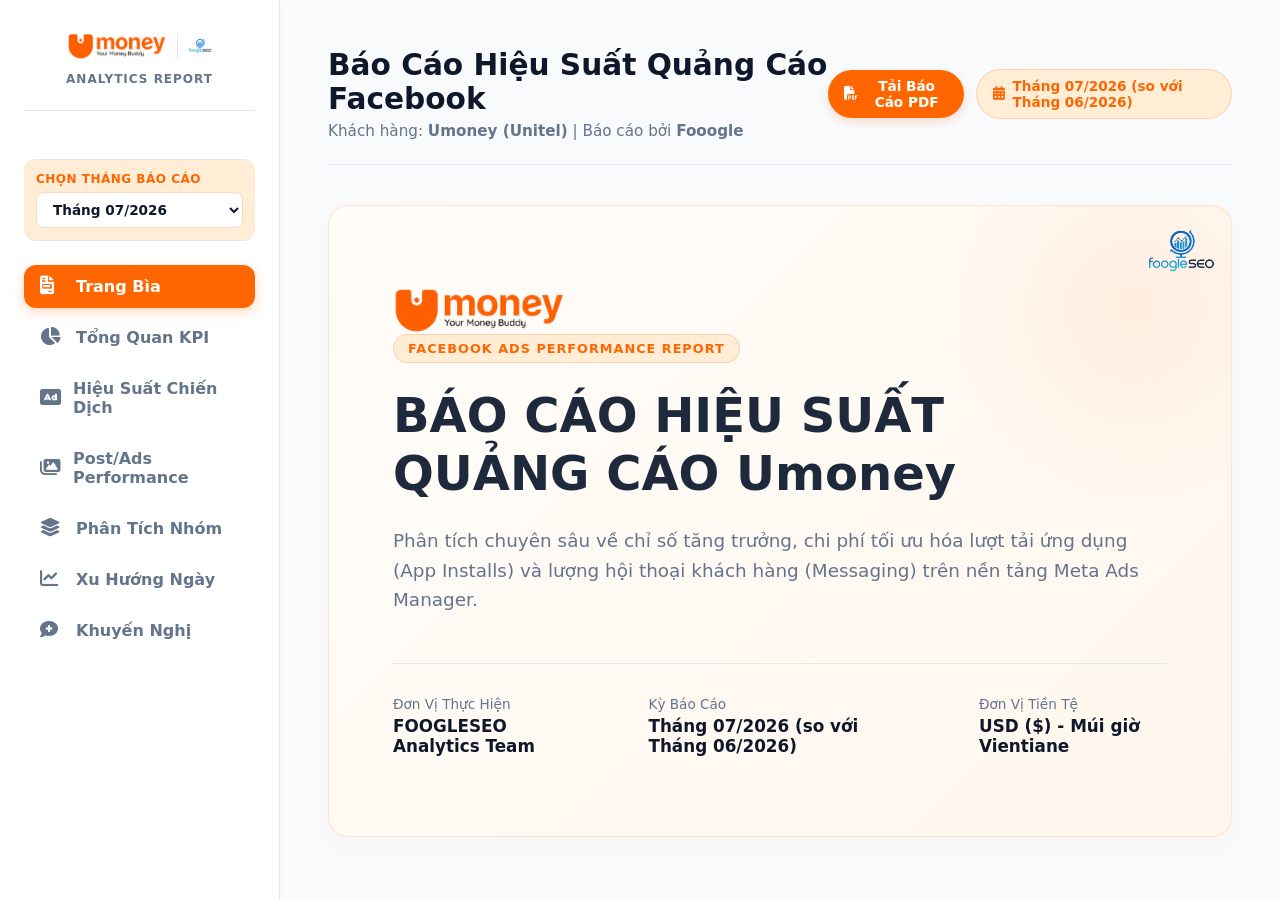
==== commit f3012b8c: "Auto-deploy updated Dashboard [no-index]" ====
--- a/index.html
+++ b/index.html
@@ -59,7 +59,7 @@
                     <i class="fa-solid fa-file-pdf"></i> Tải Báo Cáo PDF
                 </button>
                 <div class="date-badge">
-                    <i class="fa-solid fa-calendar-days"></i> Tháng 07/2026 (01/07 - 19/07) so với Tháng 06/2026 (01/06 - 19/06)
+                    <i class="fa-solid fa-calendar-days"></i> Tháng 07/2026 (so với Tháng 06/2026)
                 </div>
             </div>
         </header>
@@ -84,7 +84,7 @@
                     </div>
                     <div class="meta-item">
                         <span>Kỳ Báo Cáo</span>
-                        <strong>Tháng 07/2026 (01/07 - 19/07) so với Tháng 06/2026 (01/06 - 19/06)</strong>
+                        <strong>Tháng 07/2026 (so với Tháng 06/2026)</strong>
                     </div>
                     <div class="meta-item">
                         <span>Đơn Vị Tiền Tệ</span>
@@ -100,38 +100,38 @@
             <div class="kpi-grid">
                 <div class="kpi-card">
                     <div class="kpi-title">Tổng Chi Phí <i class="fa-solid fa-hand-holding-dollar"></i></div>
-                    <div class="kpi-value">$9,912.59</div>
+                    <div class="kpi-value">$15,750.84</div>
                     <div class="kpi-unit">USD</div>
                     <div class="kpi-trend up">
                         <i class="fa-solid fa-arrow-trend-up"></i>
-                        +8.3%
+                        +6.5%
                     </div>
                 </div>
                 <div class="kpi-card">
                     <div class="kpi-title">Lượt Tải App <i class="fa-solid fa-download"></i></div>
-                    <div class="kpi-value">16,584</div>
+                    <div class="kpi-value">26,698</div>
                     <div class="kpi-unit">Lượt cài đặt</div>
                     <div class="kpi-trend up">
                         <i class="fa-solid fa-arrow-trend-up"></i>
-                        +12.7%
+                        +7.0%
                     </div>
                 </div>
                 <div class="kpi-card">
                     <div class="kpi-title">Chi phí / Lượt tải (CPI) <i class="fa-solid fa-calculator"></i></div>
-                    <div class="kpi-value">$0.60</div>
+                    <div class="kpi-value">$0.59</div>
                     <div class="kpi-unit">USD / Lượt tải</div>
                     <div class="kpi-trend up">
                         <i class="fa-solid fa-arrow-trend-down"></i>
-                        -3.8%
+                        -0.4%
                     </div>
                 </div>
                 <div class="kpi-card">
                     <div class="kpi-title">Lượt Tin Nhắn Mới <i class="fa-solid fa-comments"></i></div>
-                    <div class="kpi-value">2,437</div>
+                    <div class="kpi-value">4,101</div>
                     <div class="kpi-unit">Lượt kết nối</div>
                     <div class="kpi-trend down">
                         <i class="fa-solid fa-arrow-trend-down"></i>
-                        -41.6%
+                        -19.2%
                     </div>
                 </div>
             </div>
@@ -140,11 +140,11 @@
             <div class="kpi-grid">
                 <div class="kpi-card">
                     <div class="kpi-title">Tiếp cận (Reach) <i class="fa-solid fa-users-viewfinder"></i></div>
-                    <div class="kpi-value">2,428,896</div>
+                    <div class="kpi-value">2,871,823</div>
                     <div class="kpi-unit">Người tiếp cận</div>
                     <div class="kpi-trend down">
                         <i class="fa-solid fa-arrow-trend-down"></i>
-                        -17.9%
+                        -13.3%
                     </div>
                 </div>
                 <div class="kpi-card">
@@ -158,11 +158,11 @@
                 </div>
                 <div class="kpi-card">
                     <div class="kpi-title">Giá mỗi Lượt Thích <i class="fa-solid fa-dollar-sign"></i></div>
-                    <div class="kpi-value">$0.899</div>
+                    <div class="kpi-value">$1.429</div>
                     <div class="kpi-unit">USD / Like</div>
                     <div class="kpi-trend down">
                         <i class="fa-solid fa-arrow-trend-up"></i>
-                        +76.7%
+                        +73.8%
                     </div>
                 </div>
                 <div class="kpi-card">
@@ -185,8 +185,8 @@
                     <thead>
                         <tr>
                             <th>Chỉ số</th>
-                            <th>Tháng 07/2026 (01/07 - 19/07)</th>
-                            <th>Tháng 06/2026 (01/06 - 19/06)</th>
+                            <th>Tháng 07/2026 (Kỳ này)</th>
+                            <th>Tháng 06/2026 (Kỳ trước)</th>
                             <th>Thay đổi</th>
                             <th>% Thay đổi</th>
                             <th>Đánh giá</th>
@@ -195,51 +195,51 @@
                     <tbody>
                         <tr>
                             <td>Tổng Chi Phí (USD)</td>
-                            <td>$9,912.59</td>
-                            <td>$9,150.24</td>
-                            <td>$+762.35</td>
-                            <td style="color: var(--danger); font-weight:700;">+8.3%</td>
+                            <td>$15,750.84</td>
+                            <td>$14,788.91</td>
+                            <td>$+961.93</td>
+                            <td style="color: var(--danger); font-weight:700;">+6.5%</td>
                             <td><span class="badge evaluation caution">Tăng chi phí</span></td>
                         </tr>
                         <tr>
                             <td>Lượt Tải App (Installs)</td>
-                            <td>16,584</td>
-                            <td>14,720</td>
-                            <td>+1,864</td>
-                            <td style="color: var(--success); font-weight:700;">+12.7%</td>
+                            <td>26,698</td>
+                            <td>24,960</td>
+                            <td>+1,738</td>
+                            <td style="color: var(--success); font-weight:700;">+7.0%</td>
                             <td><span class="badge evaluation good">Tăng tốt</span></td>
                         </tr>
                         <tr>
                             <td>Chi phí / Lượt tải (CPI)</td>
-                            <td>$0.60</td>
-                            <td>$0.62</td>
-                            <td>-0.02</td>
-                            <td style="color: var(--success); font-weight:700;">-3.8%</td>
+                            <td>$0.59</td>
+                            <td>$0.59</td>
+                            <td>-0.00</td>
+                            <td style="color: var(--success); font-weight:700;">-0.4%</td>
                             <td><span class="badge evaluation good">Tối ưu tốt</span></td>
                         </tr>
                         <tr>
                             <td>Lượt Tin Nhắn Mới</td>
-                            <td>2,437</td>
-                            <td>4,174</td>
-                            <td>-1,737</td>
-                            <td style="color: var(--danger); font-weight:700;">-41.6%</td>
+                            <td>4,101</td>
+                            <td>5,074</td>
+                            <td>-973</td>
+                            <td style="color: var(--danger); font-weight:700;">-19.2%</td>
                             <td><span class="badge evaluation caution">Giảm sút</span></td>
                         </tr>
 
                         <tr>
                             <td>Giá mỗi Click (CPC USD)</td>
-                            <td>$0.0428</td>
-                            <td>$0.0234</td>
-                            <td>+0.0194</td>
-                            <td style="color: var(--danger); font-weight:700;">+83.0%</td>
+                            <td>$0.0420</td>
+                            <td>$0.0304</td>
+                            <td>+0.0116</td>
+                            <td style="color: var(--danger); font-weight:700;">+38.3%</td>
                             <td><span class="badge evaluation caution">Tăng nhẹ</span></td>
                         </tr>
                         <tr>
                             <td>Lượt Hiển Thị (Impressions)</td>
-                            <td>31,896,252</td>
-                            <td>29,047,207</td>
-                            <td>+2,849,045</td>
-                            <td style="color: var(--success); font-weight:700;">+9.8%</td>
+                            <td>51,214,936</td>
+                            <td>42,736,091</td>
+                            <td>+8,478,845</td>
+                            <td style="color: var(--success); font-weight:700;">+19.8%</td>
                             <td><span class="badge evaluation good">Mở rộng hiển thị</span></td>
                         </tr>
                     </tbody>
@@ -275,78 +275,78 @@
                                 <td>1</td>
                                 <td><strong>Umoney_Followers_T5 new post hinh_May</strong></td>
                                 <td><span class="badge active">Đang chạy</span></td>
-                                <td>$339.13</td>
-                                <td>776</td>
+                                <td>$555.54</td>
+                                <td>1,274</td>
                                 <td>$0.44</td>
                                 <td>0</td>
                                 <td>0</td>
-                                <td>1,021,369</td>
-                                <td>$0.0218</td>
+                                <td>1,702,259</td>
+                                <td>$0.0208</td>
                             </tr>
     
                             <tr>
                                 <td>2</td>
                                 <td><strong>Umoney_App-Actions_Transfer t5 video new TT_May</strong></td>
                                 <td><span class="badge active">Đang chạy</span></td>
-                                <td>$566.76</td>
-                                <td>337</td>
-                                <td>$1.68</td>
-                                <td>162</td>
-                                <td>92,304</td>
-                                <td>2,455,828</td>
-                                <td>$0.0389</td>
+                                <td>$925.43</td>
+                                <td>602</td>
+                                <td>$1.54</td>
+                                <td>255</td>
+                                <td>160,961</td>
+                                <td>4,463,586</td>
+                                <td>$0.0401</td>
                             </tr>
     
                             <tr>
                                 <td>3</td>
                                 <td><strong>Umoney_App-Install-KYC_t5 video new click link app daymanh_May</strong></td>
                                 <td><span class="badge active">Đang chạy</span></td>
-                                <td>$286.77</td>
-                                <td>220</td>
-                                <td>$1.30</td>
-                                <td>519</td>
+                                <td>$465.71</td>
+                                <td>396</td>
+                                <td>$1.18</td>
+                                <td>887</td>
                                 <td>0</td>
-                                <td>1,350,595</td>
-                                <td>$0.0129</td>
+                                <td>2,077,143</td>
+                                <td>$0.0131</td>
                             </tr>
     
                             <tr>
                                 <td>4</td>
                                 <td><strong>Umoney_Followers_T5 Transfer No Fee_May</strong></td>
                                 <td><span class="badge active">Đang chạy</span></td>
-                                <td>$1,039.63</td>
-                                <td>682</td>
-                                <td>$1.52</td>
+                                <td>$1,497.06</td>
+                                <td>1,053</td>
+                                <td>$1.42</td>
                                 <td>0</td>
-                                <td>104,844</td>
-                                <td>3,850,467</td>
-                                <td>$0.0319</td>
+                                <td>146,364</td>
+                                <td>5,467,804</td>
+                                <td>$0.0315</td>
                             </tr>
     
                             <tr>
                                 <td>5</td>
                                 <td><strong>Umoney_App-Action_Buy-Data_June</strong></td>
                                 <td><span class="badge active">Đang chạy</span></td>
-                                <td>$283.56</td>
-                                <td>205</td>
-                                <td>$1.38</td>
-                                <td>279</td>
+                                <td>$463.83</td>
+                                <td>331</td>
+                                <td>$1.40</td>
+                                <td>475</td>
                                 <td>0</td>
-                                <td>739,523</td>
-                                <td>$0.0233</td>
+                                <td>1,225,838</td>
+                                <td>$0.0227</td>
                             </tr>
     
                             <tr>
                                 <td>6</td>
                                 <td><strong>Umoney_App-Install-KYC_Install_June</strong></td>
                                 <td><span class="badge active">Đang chạy</span></td>
-                                <td>$4,706.21</td>
-                                <td>10,086</td>
-                                <td>$0.47</td>
-                                <td>233</td>
-                                <td>795,807</td>
-                                <td>14,948,547</td>
-                                <td>$0.0683</td>
+                                <td>$7,356.02</td>
+                                <td>15,999</td>
+                                <td>$0.46</td>
+                                <td>394</td>
+                                <td>1,162,500</td>
+                                <td>24,371,112</td>
+                                <td>$0.0650</td>
                             </tr>
     
                             <tr>
@@ -366,65 +366,78 @@
                                 <td>8</td>
                                 <td><strong>Umoney_Other_TT _June</strong></td>
                                 <td><span class="badge active">Đang chạy</span></td>
-                                <td>$130.01</td>
+                                <td>$216.18</td>
                                 <td>0</td>
                                 <td>-</td>
-                                <td>276</td>
+                                <td>466</td>
                                 <td>0</td>
-                                <td>126,343</td>
-                                <td>$0.0640</td>
+                                <td>212,269</td>
+                                <td>$0.0638</td>
                             </tr>
     
                             <tr>
                                 <td>9</td>
                                 <td><strong>Umoney_App-Install-KYC_ Google Play Store 20k KIP  _June</strong></td>
                                 <td><span class="badge active">Đang chạy</span></td>
-                                <td>$948.47</td>
-                                <td>2,634</td>
-                                <td>$0.36</td>
-                                <td>114</td>
-                                <td>11,075</td>
-                                <td>3,184,535</td>
-                                <td>$0.0760</td>
+                                <td>$1,477.18</td>
+                                <td>4,201</td>
+                                <td>$0.35</td>
+                                <td>182</td>
+                                <td>15,756</td>
+                                <td>4,803,191</td>
+                                <td>$0.0730</td>
                             </tr>
     
                             <tr>
                                 <td>10</td>
                                 <td><strong>Umoney_App-Install-KYC_ Google Play Store Free Transfer _June</strong></td>
                                 <td><span class="badge active">Đang chạy</span></td>
-                                <td>$542.42</td>
-                                <td>1,101</td>
-                                <td>$0.49</td>
-                                <td>45</td>
-                                <td>170,046</td>
-                                <td>1,670,654</td>
-                                <td>$0.0864</td>
+                                <td>$845.25</td>
+                                <td>1,809</td>
+                                <td>$0.47</td>
+                                <td>66</td>
+                                <td>267,329</td>
+                                <td>2,562,972</td>
+                                <td>$0.0830</td>
                             </tr>
     
                             <tr>
                                 <td>11</td>
                                 <td><strong>Umoney_App-Action_Buy-Data_Jul</strong></td>
                                 <td><span class="badge active">Đang chạy</span></td>
-                                <td>$1,069.63</td>
-                                <td>537</td>
-                                <td>$1.99</td>
-                                <td>807</td>
+                                <td>$1,719.48</td>
+                                <td>917</td>
+                                <td>$1.88</td>
+                                <td>1,370</td>
                                 <td>0</td>
-                                <td>2,548,391</td>
-                                <td>$0.0239</td>
+                                <td>3,950,547</td>
+                                <td>$0.0235</td>
+                            </tr>
+    
+                            <tr>
+                                <td>12</td>
+                                <td><strong>Umoney_App-Action_KYC_Jul</strong></td>
+                                <td><span class="badge active">Đang chạy</span></td>
+                                <td>$229.16</td>
+                                <td>110</td>
+                                <td>$2.08</td>
+                                <td>4</td>
+                                <td>0</td>
+                                <td>378,215</td>
+                                <td>$0.1596</td>
                             </tr>
     
                             <tr class="sum-row">
                                 <td>-</td>
                                 <td>TỔNG CỘNG</td>
                                 <td>-</td>
-                                <td>$9,912.59</td>
-                                <td>16,584</td>
-                                <td>$0.60</td>
-                                <td>2,437</td>
-                                <td>1,174,076</td>
-                                <td>31,896,252</td>
-                                <td>$0.0428</td>
+                                <td>$15,750.84</td>
+                                <td>26,698</td>
+                                <td>$0.59</td>
+                                <td>4,101</td>
+                                <td>1,752,910</td>
+                                <td>51,214,936</td>
+                                <td>$0.0420</td>
                             </tr>
                         </tbody>
                     </table>
@@ -503,35 +516,35 @@
                                 <td>3</td>
                                 <td data-value="MayA05"><span class="code-badge">MayA05</span></td>
                                 <td style="text-align: center;"><img src="https://storage.googleapis.com/umoney-ads-dashboard-491202/thumbnails/120246937177680695.jpg" class="ad-thumbnail" alt="MayA05 Thumbnail" onclick="openLightbox('https://storage.googleapis.com/umoney-ads-dashboard-491202/thumbnails/120246937177680695.jpg')"></td>
-                                <td class="num-col" style="font-weight:700;" data-value="347.08">$347.08</td>
+                                <td class="num-col" style="font-weight:700;" data-value="555.54">$555.54</td>
                                 <td data-value="Followers"><span class="badge obj-badge followers">Followers</span></td>
-                                <td class="num-col" data-value="3087">3,087</td>
-                                <td class="num-col" data-value="803">803</td>
-                                <td class="num-col" data-value="0.43">$0.43</td>
-                                <td class="num-col" data-value="0.112">$0.112</td>
-                                <td class="num-col" data-value="163591">163,591</td>
+                                <td class="num-col" data-value="5167">5,167</td>
+                                <td class="num-col" data-value="1274">1,274</td>
+                                <td class="num-col" data-value="0.44">$0.44</td>
+                                <td class="num-col" data-value="0.108">$0.108</td>
+                                <td class="num-col" data-value="274893">274,893</td>
                                 <td class="num-col" data-value="2223">2,223</td>
                                 <td class="num-col" data-value="1227">1,227</td>
                                 <td class="num-col" data-value="3450" style="font-weight:700;">3,450</td>
-                                <td class="num-col" data-value="0.1" style="font-weight:700; color:var(--primary);">$0.10</td>
+                                <td class="num-col" data-value="0.16" style="font-weight:700; color:var(--primary);">$0.16</td>
                                 <td class="num-col" data-value="75983">75,983</td>
                             </tr>
                 
                             <tr>
                                 <td>4</td>
                                 <td data-value="MayA08"><span class="code-badge">MayA08</span></td>
-                                <td style="text-align: center;"><img src="https://storage.googleapis.com/umoney-ads-dashboard-491202/thumbnails/120247285582800695.jpg" class="ad-thumbnail" alt="MayA08 Thumbnail" onclick="openLightbox('https://storage.googleapis.com/umoney-ads-dashboard-491202/thumbnails/120247285582800695.jpg')"></td>
-                                <td class="num-col" style="font-weight:700;" data-value="404.89">$404.89</td>
+                                <td style="text-align: center;"><img src="https://storage.googleapis.com/umoney-ads-dashboard-491202/thumbnails/120247285465780695.jpg" class="ad-thumbnail" alt="MayA08 Thumbnail" onclick="openLightbox('https://storage.googleapis.com/umoney-ads-dashboard-491202/thumbnails/120247285465780695.jpg')"></td>
+                                <td class="num-col" style="font-weight:700;" data-value="630.31">$630.31</td>
                                 <td data-value="App-Action"><span class="badge obj-badge app-action">App-Action</span></td>
-                                <td class="num-col" data-value="8">8</td>
-                                <td class="num-col" data-value="242">242</td>
-                                <td class="num-col" data-value="1.67">$1.67</td>
-                                <td class="num-col" data-value="50.611">$50.611</td>
-                                <td class="num-col" data-value="29119">29,119</td>
+                                <td class="num-col" data-value="9">9</td>
+                                <td class="num-col" data-value="405">405</td>
+                                <td class="num-col" data-value="1.56">$1.56</td>
+                                <td class="num-col" data-value="70.034">$70.034</td>
+                                <td class="num-col" data-value="53678">53,678</td>
                                 <td class="num-col" data-value="638">638</td>
                                 <td class="num-col" data-value="311">311</td>
                                 <td class="num-col" data-value="949" style="font-weight:700;">949</td>
-                                <td class="num-col" data-value="0.43" style="font-weight:700; color:var(--primary);">$0.43</td>
+                                <td class="num-col" data-value="0.66" style="font-weight:700; color:var(--primary);">$0.66</td>
                                 <td class="num-col" data-value="12696">12,696</td>
                             </tr>
                 
@@ -539,17 +552,17 @@
                                 <td>5</td>
                                 <td data-value="MayA18"><span class="code-badge">MayA18</span></td>
                                 <td style="text-align: center;"><img src="https://storage.googleapis.com/umoney-ads-dashboard-491202/thumbnails/120247428328470695.jpg" class="ad-thumbnail" alt="MayA18 Thumbnail" onclick="openLightbox('https://storage.googleapis.com/umoney-ads-dashboard-491202/thumbnails/120247428328470695.jpg')"></td>
-                                <td class="num-col" style="font-weight:700;" data-value="0.79">$0.79</td>
+                                <td class="num-col" style="font-weight:700;" data-value="1.67">$1.67</td>
                                 <td data-value="App-Action"><span class="badge obj-badge app-action">App-Action</span></td>
-                                <td class="num-col" data-value="0">0</td>
-                                <td class="num-col" data-value="3">3</td>
-                                <td class="num-col" data-value="0.26">$0.26</td>
-                                <td class="num-col" data-value="0">-</td>
-                                <td class="num-col" data-value="1949">1,949</td>
+                                <td class="num-col" data-value="1">1</td>
+                                <td class="num-col" data-value="9">9</td>
+                                <td class="num-col" data-value="0.19">$0.19</td>
+                                <td class="num-col" data-value="1.67">$1.670</td>
+                                <td class="num-col" data-value="3938">3,938</td>
                                 <td class="num-col" data-value="23">23</td>
                                 <td class="num-col" data-value="13">13</td>
                                 <td class="num-col" data-value="36" style="font-weight:700;">36</td>
-                                <td class="num-col" data-value="0.02" style="font-weight:700; color:var(--primary);">$0.02</td>
+                                <td class="num-col" data-value="0.05" style="font-weight:700; color:var(--primary);">$0.05</td>
                                 <td class="num-col" data-value="1290">1,290</td>
                             </tr>
                 
@@ -557,17 +570,17 @@
                                 <td>6</td>
                                 <td data-value="MayA07"><span class="code-badge">MayA07</span></td>
                                 <td style="text-align: center;"><img src="https://storage.googleapis.com/umoney-ads-dashboard-491202/thumbnails/120247428378750695.jpg" class="ad-thumbnail" alt="MayA07 Thumbnail" onclick="openLightbox('https://storage.googleapis.com/umoney-ads-dashboard-491202/thumbnails/120247428378750695.jpg')"></td>
-                                <td class="num-col" style="font-weight:700;" data-value="582.77">$582.77</td>
+                                <td class="num-col" style="font-weight:700;" data-value="876.15">$876.15</td>
                                 <td data-value="App-Action"><span class="badge obj-badge app-action">App-Action</span></td>
-                                <td class="num-col" data-value="2195">2,195</td>
-                                <td class="num-col" data-value="335">335</td>
-                                <td class="num-col" data-value="1.74">$1.74</td>
-                                <td class="num-col" data-value="0.265">$0.265</td>
-                                <td class="num-col" data-value="71301">71,301</td>
+                                <td class="num-col" data-value="3195">3,195</td>
+                                <td class="num-col" data-value="573">573</td>
+                                <td class="num-col" data-value="1.53">$1.53</td>
+                                <td class="num-col" data-value="0.274">$0.274</td>
+                                <td class="num-col" data-value="122115">122,115</td>
                                 <td class="num-col" data-value="1370">1,370</td>
                                 <td class="num-col" data-value="653">653</td>
                                 <td class="num-col" data-value="2023" style="font-weight:700;">2,023</td>
-                                <td class="num-col" data-value="0.29" style="font-weight:700; color:var(--primary);">$0.29</td>
+                                <td class="num-col" data-value="0.43" style="font-weight:700; color:var(--primary);">$0.43</td>
                                 <td class="num-col" data-value="29420">29,420</td>
                             </tr>
                 
@@ -575,17 +588,17 @@
                                 <td>7</td>
                                 <td data-value="MayA09"><span class="code-badge">MayA09</span></td>
                                 <td style="text-align: center;"><img src="https://storage.googleapis.com/umoney-ads-dashboard-491202/thumbnails/120247428451530695.jpg" class="ad-thumbnail" alt="MayA09 Thumbnail" onclick="openLightbox('https://storage.googleapis.com/umoney-ads-dashboard-491202/thumbnails/120247428451530695.jpg')"></td>
-                                <td class="num-col" style="font-weight:700;" data-value="386.01">$386.01</td>
+                                <td class="num-col" style="font-weight:700;" data-value="539.63">$539.63</td>
                                 <td data-value="Followers"><span class="badge obj-badge followers">Followers</span></td>
-                                <td class="num-col" data-value="3037">3,037</td>
-                                <td class="num-col" data-value="184">184</td>
-                                <td class="num-col" data-value="2.1">$2.10</td>
-                                <td class="num-col" data-value="0.127">$0.127</td>
-                                <td class="num-col" data-value="16289">16,289</td>
+                                <td class="num-col" data-value="4359">4,359</td>
+                                <td class="num-col" data-value="285">285</td>
+                                <td class="num-col" data-value="1.89">$1.89</td>
+                                <td class="num-col" data-value="0.124">$0.124</td>
+                                <td class="num-col" data-value="26476">26,476</td>
                                 <td class="num-col" data-value="345">345</td>
                                 <td class="num-col" data-value="155">155</td>
                                 <td class="num-col" data-value="500" style="font-weight:700;">500</td>
-                                <td class="num-col" data-value="0.77" style="font-weight:700; color:var(--primary);">$0.77</td>
+                                <td class="num-col" data-value="1.08" style="font-weight:700; color:var(--primary);">$1.08</td>
                                 <td class="num-col" data-value="7009">7,009</td>
                             </tr>
                 
@@ -593,17 +606,17 @@
                                 <td>8</td>
                                 <td data-value="MayA06"><span class="code-badge">MayA06</span></td>
                                 <td style="text-align: center;"><img src="https://storage.googleapis.com/umoney-ads-dashboard-491202/thumbnails/120248549632630695.jpg" class="ad-thumbnail" alt="MayA06 Thumbnail" onclick="openLightbox('https://storage.googleapis.com/umoney-ads-dashboard-491202/thumbnails/120248549632630695.jpg')"></td>
-                                <td class="num-col" style="font-weight:700;" data-value="942.3">$942.30</td>
+                                <td class="num-col" style="font-weight:700;" data-value="1390.57">$1,390.57</td>
                                 <td data-value="Followers"><span class="badge obj-badge followers">Followers</span></td>
-                                <td class="num-col" data-value="2644">2,644</td>
-                                <td class="num-col" data-value="1529">1,529</td>
-                                <td class="num-col" data-value="0.62">$0.62</td>
-                                <td class="num-col" data-value="0.356">$0.356</td>
-                                <td class="num-col" data-value="98023">98,023</td>
+                                <td class="num-col" data-value="3887">3,887</td>
+                                <td class="num-col" data-value="2391">2,391</td>
+                                <td class="num-col" data-value="0.58">$0.58</td>
+                                <td class="num-col" data-value="0.358">$0.358</td>
+                                <td class="num-col" data-value="139522">139,522</td>
                                 <td class="num-col" data-value="2739">2,739</td>
                                 <td class="num-col" data-value="909">909</td>
                                 <td class="num-col" data-value="3648" style="font-weight:700;">3,648</td>
-                                <td class="num-col" data-value="0.26" style="font-weight:700; color:var(--primary);">$0.26</td>
+                                <td class="num-col" data-value="0.38" style="font-weight:700; color:var(--primary);">$0.38</td>
                                 <td class="num-col" data-value="46033">46,033</td>
                             </tr>
                 
@@ -611,71 +624,71 @@
                                 <td>9</td>
                                 <td data-value="MayA03"><span class="code-badge">MayA03</span></td>
                                 <td style="text-align: center;"><img src="https://storage.googleapis.com/umoney-ads-dashboard-491202/thumbnails/120248305096620695.jpg" class="ad-thumbnail" alt="MayA03 Thumbnail" onclick="openLightbox('https://storage.googleapis.com/umoney-ads-dashboard-491202/thumbnails/120248305096620695.jpg')"></td>
-                                <td class="num-col" style="font-weight:700;" data-value="290.6">$290.60</td>
+                                <td class="num-col" style="font-weight:700;" data-value="463.83">$463.83</td>
                                 <td data-value="60K"><span class="badge obj-badge 60k">60K</span></td>
-                                <td class="num-col" data-value="6">6</td>
-                                <td class="num-col" data-value="212">212</td>
-                                <td class="num-col" data-value="1.37">$1.37</td>
-                                <td class="num-col" data-value="48.433">$48.433</td>
-                                <td class="num-col" data-value="39173">39,173</td>
+                                <td class="num-col" data-value="12">12</td>
+                                <td class="num-col" data-value="331">331</td>
+                                <td class="num-col" data-value="1.4">$1.40</td>
+                                <td class="num-col" data-value="38.652">$38.652</td>
+                                <td class="num-col" data-value="67051">67,051</td>
                                 <td class="num-col" data-value="1356">1,356</td>
                                 <td class="num-col" data-value="418">418</td>
                                 <td class="num-col" data-value="1774" style="font-weight:700;">1,774</td>
-                                <td class="num-col" data-value="0.16" style="font-weight:700; color:var(--primary);">$0.16</td>
+                                <td class="num-col" data-value="0.26" style="font-weight:700; color:var(--primary);">$0.26</td>
                                 <td class="num-col" data-value="17528">17,528</td>
                             </tr>
                 
                             <tr>
                                 <td>10</td>
                                 <td data-value="JunA11"><span class="code-badge">JunA11</span></td>
-                                <td style="text-align: center;"><img src="https://storage.googleapis.com/umoney-ads-dashboard-491202/thumbnails/120248554498490695.jpg" class="ad-thumbnail" alt="JunA11 Thumbnail" onclick="openLightbox('https://storage.googleapis.com/umoney-ads-dashboard-491202/thumbnails/120248554498490695.jpg')"></td>
-                                <td class="num-col" style="font-weight:700;" data-value="2563.85">$2,563.85</td>
+                                <td style="text-align: center;"><img src="https://storage.googleapis.com/umoney-ads-dashboard-491202/thumbnails/120248307099310695.jpg" class="ad-thumbnail" alt="JunA11 Thumbnail" onclick="openLightbox('https://storage.googleapis.com/umoney-ads-dashboard-491202/thumbnails/120248307099310695.jpg')"></td>
+                                <td class="num-col" style="font-weight:700;" data-value="3636.68">$3,636.68</td>
                                 <td data-value="LAPNet"><span class="badge obj-badge lapnet">LAPNet</span></td>
-                                <td class="num-col" data-value="12">12</td>
-                                <td class="num-col" data-value="5325">5,325</td>
-                                <td class="num-col" data-value="0.48">$0.48</td>
-                                <td class="num-col" data-value="213.654">$213.654</td>
-                                <td class="num-col" data-value="7034">7,034</td>
+                                <td class="num-col" data-value="14">14</td>
+                                <td class="num-col" data-value="7464">7,464</td>
+                                <td class="num-col" data-value="0.49">$0.49</td>
+                                <td class="num-col" data-value="259.763">$259.763</td>
+                                <td class="num-col" data-value="9969">9,969</td>
                                 <td class="num-col" data-value="116">116</td>
                                 <td class="num-col" data-value="46">46</td>
                                 <td class="num-col" data-value="162" style="font-weight:700;">162</td>
-                                <td class="num-col" data-value="15.83" style="font-weight:700; color:var(--primary);">$15.83</td>
+                                <td class="num-col" data-value="22.45" style="font-weight:700; color:var(--primary);">$22.45</td>
                                 <td class="num-col" data-value="3964">3,964</td>
                             </tr>
                 
                             <tr>
                                 <td>11</td>
                                 <td data-value="MayA01"><span class="code-badge">MayA01</span></td>
-                                <td style="text-align: center;"><img src="https://storage.googleapis.com/umoney-ads-dashboard-491202/thumbnails/120248544715690695.jpg" class="ad-thumbnail" alt="MayA01 Thumbnail" onclick="openLightbox('https://storage.googleapis.com/umoney-ads-dashboard-491202/thumbnails/120248544715690695.jpg')"></td>
-                                <td class="num-col" style="font-weight:700;" data-value="941.05">$941.05</td>
+                                <td style="text-align: center;"><img src="https://storage.googleapis.com/umoney-ads-dashboard-491202/thumbnails/120248549116440695.jpg" class="ad-thumbnail" alt="MayA01 Thumbnail" onclick="openLightbox('https://storage.googleapis.com/umoney-ads-dashboard-491202/thumbnails/120248549116440695.jpg')"></td>
+                                <td class="num-col" style="font-weight:700;" data-value="1434.4">$1,434.40</td>
                                 <td data-value="KYC-App-Install"><span class="badge obj-badge kyc-app-install">KYC-App-Install</span></td>
-                                <td class="num-col" data-value="4">4</td>
-                                <td class="num-col" data-value="2654">2,654</td>
+                                <td class="num-col" data-value="8">8</td>
+                                <td class="num-col" data-value="4107">4,107</td>
                                 <td class="num-col" data-value="0.35">$0.35</td>
-                                <td class="num-col" data-value="235.262">$235.262</td>
-                                <td class="num-col" data-value="4508">4,508</td>
+                                <td class="num-col" data-value="179.3">$179.300</td>
+                                <td class="num-col" data-value="6893">6,893</td>
                                 <td class="num-col" data-value="33">33</td>
                                 <td class="num-col" data-value="17">17</td>
                                 <td class="num-col" data-value="50" style="font-weight:700;">50</td>
-                                <td class="num-col" data-value="18.82" style="font-weight:700; color:var(--primary);">$18.82</td>
+                                <td class="num-col" data-value="28.69" style="font-weight:700; color:var(--primary);">$28.69</td>
                                 <td class="num-col" data-value="2393">2,393</td>
                             </tr>
                 
                             <tr>
                                 <td>12</td>
                                 <td data-value="JunA05"><span class="code-badge">JunA05</span></td>
-                                <td style="text-align: center;"><img src="https://storage.googleapis.com/umoney-ads-dashboard-491202/thumbnails/120248553251670695.jpg" class="ad-thumbnail" alt="JunA05 Thumbnail" onclick="openLightbox('https://storage.googleapis.com/umoney-ads-dashboard-491202/thumbnails/120248553251670695.jpg')"></td>
-                                <td class="num-col" style="font-weight:700;" data-value="30.2">$30.20</td>
+                                <td style="text-align: center;"><img src="https://storage.googleapis.com/umoney-ads-dashboard-491202/thumbnails/120248553067390695.jpg" class="ad-thumbnail" alt="JunA05 Thumbnail" onclick="openLightbox('https://storage.googleapis.com/umoney-ads-dashboard-491202/thumbnails/120248553067390695.jpg')"></td>
+                                <td class="num-col" style="font-weight:700;" data-value="42.78">$42.78</td>
                                 <td data-value="KYC-App-Install"><span class="badge obj-badge kyc-app-install">KYC-App-Install</span></td>
                                 <td class="num-col" data-value="0">0</td>
-                                <td class="num-col" data-value="59">59</td>
-                                <td class="num-col" data-value="0.51">$0.51</td>
-                                <td class="num-col" data-value="0">-</td>
-                                <td class="num-col" data-value="76">76</td>
+                                <td class="num-col" data-value="94">94</td>
+                                <td class="num-col" data-value="0.46">$0.46</td>
+                                <td class="num-col" data-value="0">-</td>
+                                <td class="num-col" data-value="112">112</td>
                                 <td class="num-col" data-value="1">1</td>
                                 <td class="num-col" data-value="1">1</td>
                                 <td class="num-col" data-value="2" style="font-weight:700;">2</td>
-                                <td class="num-col" data-value="15.1" style="font-weight:700; color:var(--primary);">$15.10</td>
+                                <td class="num-col" data-value="21.39" style="font-weight:700; color:var(--primary);">$21.39</td>
                                 <td class="num-col" data-value="48">48</td>
                             </tr>
                 
@@ -683,12 +696,12 @@
                                 <td>13</td>
                                 <td data-value="JunA15"><span class="code-badge">JunA15</span></td>
                                 <td style="text-align: center;"><img src="https://storage.googleapis.com/umoney-ads-dashboard-491202/thumbnails/120248553459760695.jpg" class="ad-thumbnail" alt="JunA15 Thumbnail" onclick="openLightbox('https://storage.googleapis.com/umoney-ads-dashboard-491202/thumbnails/120248553459760695.jpg')"></td>
-                                <td class="num-col" style="font-weight:700;" data-value="2.04">$2.04</td>
+                                <td class="num-col" style="font-weight:700;" data-value="3.17">$3.17</td>
                                 <td data-value="Book your Lao Airlines"><span class="badge obj-badge book your lao airlines">Book your Lao Airlines</span></td>
-                                <td class="num-col" data-value="0">0</td>
-                                <td class="num-col" data-value="0">0</td>
-                                <td class="num-col" data-value="0">-</td>
-                                <td class="num-col" data-value="0">-</td>
+                                <td class="num-col" data-value="1">1</td>
+                                <td class="num-col" data-value="0">0</td>
+                                <td class="num-col" data-value="0">-</td>
+                                <td class="num-col" data-value="3.17">$3.170</td>
                                 <td class="num-col" data-value="0">0</td>
                                 <td class="num-col" data-value="0">0</td>
                                 <td class="num-col" data-value="0">0</td>
@@ -700,18 +713,18 @@
                             <tr>
                                 <td>14</td>
                                 <td data-value="JunA16"><span class="code-badge">JunA16</span></td>
-                                <td style="text-align: center;"><img src="https://storage.googleapis.com/umoney-ads-dashboard-491202/thumbnails/120248554872120695.jpg" class="ad-thumbnail" alt="JunA16 Thumbnail" onclick="openLightbox('https://storage.googleapis.com/umoney-ads-dashboard-491202/thumbnails/120248554872120695.jpg')"></td>
-                                <td class="num-col" style="font-weight:700;" data-value="1372.56">$1,372.56</td>
+                                <td style="text-align: center;"><img src="https://storage.googleapis.com/umoney-ads-dashboard-491202/thumbnails/120248553528740695.jpg" class="ad-thumbnail" alt="JunA16 Thumbnail" onclick="openLightbox('https://storage.googleapis.com/umoney-ads-dashboard-491202/thumbnails/120248553528740695.jpg')"></td>
+                                <td class="num-col" style="font-weight:700;" data-value="1971.09">$1,971.09</td>
                                 <td data-value="Change your water-electricity bill to data net for free"><span class="badge obj-badge change your water-electricity bill to data net for free">Change your water-electricity bill to data net for free</span></td>
-                                <td class="num-col" data-value="10">10</td>
-                                <td class="num-col" data-value="2645">2,645</td>
-                                <td class="num-col" data-value="0.52">$0.52</td>
-                                <td class="num-col" data-value="137.256">$137.256</td>
-                                <td class="num-col" data-value="4738">4,738</td>
+                                <td class="num-col" data-value="15">15</td>
+                                <td class="num-col" data-value="3717">3,717</td>
+                                <td class="num-col" data-value="0.53">$0.53</td>
+                                <td class="num-col" data-value="131.406">$131.406</td>
+                                <td class="num-col" data-value="6810">6,810</td>
                                 <td class="num-col" data-value="45">45</td>
                                 <td class="num-col" data-value="24">24</td>
                                 <td class="num-col" data-value="69" style="font-weight:700;">69</td>
-                                <td class="num-col" data-value="19.89" style="font-weight:700; color:var(--primary);">$19.89</td>
+                                <td class="num-col" data-value="28.57" style="font-weight:700; color:var(--primary);">$28.57</td>
                                 <td class="num-col" data-value="2699">2,699</td>
                             </tr>
                 
@@ -719,17 +732,17 @@
                                 <td>15</td>
                                 <td data-value="JunA21"><span class="code-badge">JunA21</span></td>
                                 <td style="text-align: center;"><img src="https://storage.googleapis.com/umoney-ads-dashboard-491202/thumbnails/120249428884950695.jpg" class="ad-thumbnail" alt="JunA21 Thumbnail" onclick="openLightbox('https://storage.googleapis.com/umoney-ads-dashboard-491202/thumbnails/120249428884950695.jpg')"></td>
-                                <td class="num-col" style="font-weight:700;" data-value="194.43">$194.43</td>
+                                <td class="num-col" style="font-weight:700;" data-value="386.7">$386.70</td>
                                 <td data-value="KYC-App-Install"><span class="badge obj-badge kyc-app-install">KYC-App-Install</span></td>
-                                <td class="num-col" data-value="0">0</td>
-                                <td class="num-col" data-value="412">412</td>
-                                <td class="num-col" data-value="0.47">$0.47</td>
-                                <td class="num-col" data-value="0">-</td>
-                                <td class="num-col" data-value="588">588</td>
+                                <td class="num-col" data-value="2">2</td>
+                                <td class="num-col" data-value="894">894</td>
+                                <td class="num-col" data-value="0.43">$0.43</td>
+                                <td class="num-col" data-value="193.35">$193.350</td>
+                                <td class="num-col" data-value="1197">1,197</td>
                                 <td class="num-col" data-value="9">9</td>
                                 <td class="num-col" data-value="2">2</td>
                                 <td class="num-col" data-value="11" style="font-weight:700;">11</td>
-                                <td class="num-col" data-value="17.68" style="font-weight:700; color:var(--primary);">$17.68</td>
+                                <td class="num-col" data-value="35.15" style="font-weight:700; color:var(--primary);">$35.15</td>
                                 <td class="num-col" data-value="355">355</td>
                             </tr>
                 
@@ -737,17 +750,17 @@
                                 <td>16</td>
                                 <td data-value="JunA23"><span class="code-badge">JunA23</span></td>
                                 <td style="text-align: center;"><img src="https://storage.googleapis.com/umoney-ads-dashboard-491202/thumbnails/120249910127940695.jpg" class="ad-thumbnail" alt="JunA23 Thumbnail" onclick="openLightbox('https://storage.googleapis.com/umoney-ads-dashboard-491202/thumbnails/120249910127940695.jpg')"></td>
-                                <td class="num-col" style="font-weight:700;" data-value="191.95">$191.95</td>
+                                <td class="num-col" style="font-weight:700;" data-value="307.56">$307.56</td>
                                 <td data-value="Just confirm your identity and earn free money"><span class="badge obj-badge just confirm your identity and earn free money">Just confirm your identity and earn free money</span></td>
                                 <td class="num-col" data-value="0">0</td>
-                                <td class="num-col" data-value="431">431</td>
-                                <td class="num-col" data-value="0.45">$0.45</td>
-                                <td class="num-col" data-value="0">-</td>
-                                <td class="num-col" data-value="788">788</td>
+                                <td class="num-col" data-value="716">716</td>
+                                <td class="num-col" data-value="0.43">$0.43</td>
+                                <td class="num-col" data-value="0">-</td>
+                                <td class="num-col" data-value="1297">1,297</td>
                                 <td class="num-col" data-value="2">2</td>
                                 <td class="num-col" data-value="4">4</td>
                                 <td class="num-col" data-value="6" style="font-weight:700;">6</td>
-                                <td class="num-col" data-value="31.99" style="font-weight:700; color:var(--primary);">$31.99</td>
+                                <td class="num-col" data-value="51.26" style="font-weight:700; color:var(--primary);">$51.26</td>
                                 <td class="num-col" data-value="490">490</td>
                             </tr>
                 
@@ -755,17 +768,17 @@
                                 <td>17</td>
                                 <td data-value="JunA24"><span class="code-badge">JunA24</span></td>
                                 <td style="text-align: center;"><img src="https://storage.googleapis.com/umoney-ads-dashboard-491202/thumbnails/120249910291150695.jpg" class="ad-thumbnail" alt="JunA24 Thumbnail" onclick="openLightbox('https://storage.googleapis.com/umoney-ads-dashboard-491202/thumbnails/120249910291150695.jpg')"></td>
-                                <td class="num-col" style="font-weight:700;" data-value="192.39">$192.39</td>
+                                <td class="num-col" style="font-weight:700;" data-value="382.27">$382.27</td>
                                 <td data-value="Who is a transfer line must have Umoney"><span class="badge obj-badge who is a transfer line must have umoney">Who is a transfer line must have Umoney</span></td>
                                 <td class="num-col" data-value="0">0</td>
-                                <td class="num-col" data-value="491">491</td>
-                                <td class="num-col" data-value="0.39">$0.39</td>
-                                <td class="num-col" data-value="0">-</td>
-                                <td class="num-col" data-value="473">473</td>
+                                <td class="num-col" data-value="1020">1,020</td>
+                                <td class="num-col" data-value="0.37">$0.37</td>
+                                <td class="num-col" data-value="0">-</td>
+                                <td class="num-col" data-value="953">953</td>
                                 <td class="num-col" data-value="23">23</td>
                                 <td class="num-col" data-value="9">9</td>
                                 <td class="num-col" data-value="32" style="font-weight:700;">32</td>
-                                <td class="num-col" data-value="6.01" style="font-weight:700; color:var(--primary);">$6.01</td>
+                                <td class="num-col" data-value="11.95" style="font-weight:700; color:var(--primary);">$11.95</td>
                                 <td class="num-col" data-value="286">286</td>
                             </tr>
                 
@@ -773,17 +786,17 @@
                                 <td>18</td>
                                 <td data-value="JulA01"><span class="code-badge">JulA01</span></td>
                                 <td style="text-align: center;"><img src="https://storage.googleapis.com/umoney-ads-dashboard-491202/thumbnails/120250096096260695.jpg" class="ad-thumbnail" alt="JulA01 Thumbnail" onclick="openLightbox('https://storage.googleapis.com/umoney-ads-dashboard-491202/thumbnails/120250096096260695.jpg')"></td>
-                                <td class="num-col" style="font-weight:700;" data-value="540.88">$540.88</td>
+                                <td class="num-col" style="font-weight:700;" data-value="794.52">$794.52</td>
                                 <td data-value="X2 internet or get 10%"><span class="badge obj-badge x2 internet or get 10%">X2 internet or get 10%</span></td>
-                                <td class="num-col" data-value="6">6</td>
-                                <td class="num-col" data-value="314">314</td>
-                                <td class="num-col" data-value="1.72">$1.72</td>
-                                <td class="num-col" data-value="90.147">$90.147</td>
-                                <td class="num-col" data-value="54765">54,765</td>
+                                <td class="num-col" data-value="8">8</td>
+                                <td class="num-col" data-value="521">521</td>
+                                <td class="num-col" data-value="1.52">$1.52</td>
+                                <td class="num-col" data-value="99.315">$99.315</td>
+                                <td class="num-col" data-value="87651">87,651</td>
                                 <td class="num-col" data-value="2088">2,088</td>
                                 <td class="num-col" data-value="546">546</td>
                                 <td class="num-col" data-value="2634" style="font-weight:700;">2,634</td>
-                                <td class="num-col" data-value="0.21" style="font-weight:700; color:var(--primary);">$0.21</td>
+                                <td class="num-col" data-value="0.3" style="font-weight:700; color:var(--primary);">$0.30</td>
                                 <td class="num-col" data-value="23972">23,972</td>
                             </tr>
                 
@@ -791,17 +804,17 @@
                                 <td>19</td>
                                 <td data-value="JulA02"><span class="code-badge">JulA02</span></td>
                                 <td style="text-align: center;"><img src="https://storage.googleapis.com/umoney-ads-dashboard-491202/thumbnails/120250097448570695.jpg" class="ad-thumbnail" alt="JulA02 Thumbnail" onclick="openLightbox('https://storage.googleapis.com/umoney-ads-dashboard-491202/thumbnails/120250097448570695.jpg')"></td>
-                                <td class="num-col" style="font-weight:700;" data-value="180.87">$180.87</td>
+                                <td class="num-col" style="font-weight:700;" data-value="295.12">$295.12</td>
                                 <td data-value="App-Action"><span class="badge obj-badge app-action">App-Action</span></td>
-                                <td class="num-col" data-value="2">2</td>
-                                <td class="num-col" data-value="106">106</td>
-                                <td class="num-col" data-value="1.71">$1.71</td>
-                                <td class="num-col" data-value="90.435">$90.435</td>
-                                <td class="num-col" data-value="14600">14,600</td>
+                                <td class="num-col" data-value="4">4</td>
+                                <td class="num-col" data-value="197">197</td>
+                                <td class="num-col" data-value="1.5">$1.50</td>
+                                <td class="num-col" data-value="73.78">$73.780</td>
+                                <td class="num-col" data-value="26843">26,843</td>
                                 <td class="num-col" data-value="326">326</td>
                                 <td class="num-col" data-value="127">127</td>
                                 <td class="num-col" data-value="453" style="font-weight:700;">453</td>
-                                <td class="num-col" data-value="0.4" style="font-weight:700; color:var(--primary);">$0.40</td>
+                                <td class="num-col" data-value="0.65" style="font-weight:700; color:var(--primary);">$0.65</td>
                                 <td class="num-col" data-value="6116">6,116</td>
                             </tr>
                 
@@ -809,17 +822,17 @@
                                 <td>20</td>
                                 <td data-value="JulA03"><span class="code-badge">JulA03</span></td>
                                 <td style="text-align: center;"><img src="https://storage.googleapis.com/umoney-ads-dashboard-491202/thumbnails/120250155034410695.jpg" class="ad-thumbnail" alt="JulA03 Thumbnail" onclick="openLightbox('https://storage.googleapis.com/umoney-ads-dashboard-491202/thumbnails/120250155034410695.jpg')"></td>
-                                <td class="num-col" style="font-weight:700;" data-value="335.56">$335.56</td>
+                                <td class="num-col" style="font-weight:700;" data-value="566.95">$566.95</td>
                                 <td data-value="KYC-App-Install"><span class="badge obj-badge kyc-app-install">KYC-App-Install</span></td>
-                                <td class="num-col" data-value="0">0</td>
-                                <td class="num-col" data-value="880">880</td>
+                                <td class="num-col" data-value="1">1</td>
+                                <td class="num-col" data-value="1501">1,501</td>
                                 <td class="num-col" data-value="0.38">$0.38</td>
-                                <td class="num-col" data-value="0">-</td>
-                                <td class="num-col" data-value="1726">1,726</td>
+                                <td class="num-col" data-value="566.95">$566.950</td>
+                                <td class="num-col" data-value="2998">2,998</td>
                                 <td class="num-col" data-value="14">14</td>
                                 <td class="num-col" data-value="10">10</td>
                                 <td class="num-col" data-value="24" style="font-weight:700;">24</td>
-                                <td class="num-col" data-value="13.98" style="font-weight:700; color:var(--primary);">$13.98</td>
+                                <td class="num-col" data-value="23.62" style="font-weight:700; color:var(--primary);">$23.62</td>
                                 <td class="num-col" data-value="975">975</td>
                             </tr>
                 
@@ -827,17 +840,17 @@
                                 <td>21</td>
                                 <td data-value="JulA04"><span class="code-badge">JulA04</span></td>
                                 <td style="text-align: center;"><img src="https://storage.googleapis.com/umoney-ads-dashboard-491202/thumbnails/120250242914120695.jpg" class="ad-thumbnail" alt="JulA04 Thumbnail" onclick="openLightbox('https://storage.googleapis.com/umoney-ads-dashboard-491202/thumbnails/120250242914120695.jpg')"></td>
-                                <td class="num-col" style="font-weight:700;" data-value="385.35">$385.35</td>
+                                <td class="num-col" style="font-weight:700;" data-value="629.6">$629.60</td>
                                 <td data-value="Paying off is always worth it"><span class="badge obj-badge paying off is always worth it">Paying off is always worth it</span></td>
-                                <td class="num-col" data-value="2">2</td>
-                                <td class="num-col" data-value="135">135</td>
-                                <td class="num-col" data-value="2.85">$2.85</td>
-                                <td class="num-col" data-value="192.675">$192.675</td>
-                                <td class="num-col" data-value="17352">17,352</td>
+                                <td class="num-col" data-value="4">4</td>
+                                <td class="num-col" data-value="212">212</td>
+                                <td class="num-col" data-value="2.97">$2.97</td>
+                                <td class="num-col" data-value="157.4">$157.400</td>
+                                <td class="num-col" data-value="32070">32,070</td>
                                 <td class="num-col" data-value="450">450</td>
                                 <td class="num-col" data-value="142">142</td>
                                 <td class="num-col" data-value="592" style="font-weight:700;">592</td>
-                                <td class="num-col" data-value="0.65" style="font-weight:700; color:var(--primary);">$0.65</td>
+                                <td class="num-col" data-value="1.06" style="font-weight:700; color:var(--primary);">$1.06</td>
                                 <td class="num-col" data-value="5997">5,997</td>
                             </tr>
                 
@@ -845,17 +858,17 @@
                                 <td>22</td>
                                 <td data-value="JulA05"><span class="code-badge">JulA05</span></td>
                                 <td style="text-align: center;"><img src="https://storage.googleapis.com/umoney-ads-dashboard-491202/thumbnails/120250242936010695.jpg" class="ad-thumbnail" alt="JulA05 Thumbnail" onclick="openLightbox('https://storage.googleapis.com/umoney-ads-dashboard-491202/thumbnails/120250242936010695.jpg')"></td>
-                                <td class="num-col" style="font-weight:700;" data-value="86.03">$86.03</td>
+                                <td class="num-col" style="font-weight:700;" data-value="113.97">$113.97</td>
                                 <td data-value="Free 2.5 gb of hot net"><span class="badge obj-badge free 2.5 gb of hot net">Free 2.5 gb of hot net</span></td>
                                 <td class="num-col" data-value="0">0</td>
-                                <td class="num-col" data-value="51">51</td>
-                                <td class="num-col" data-value="1.69">$1.69</td>
-                                <td class="num-col" data-value="0">-</td>
-                                <td class="num-col" data-value="12275">12,275</td>
+                                <td class="num-col" data-value="66">66</td>
+                                <td class="num-col" data-value="1.73">$1.73</td>
+                                <td class="num-col" data-value="0">-</td>
+                                <td class="num-col" data-value="15315">15,315</td>
                                 <td class="num-col" data-value="478">478</td>
                                 <td class="num-col" data-value="128">128</td>
                                 <td class="num-col" data-value="606" style="font-weight:700;">606</td>
-                                <td class="num-col" data-value="0.14" style="font-weight:700; color:var(--primary);">$0.14</td>
+                                <td class="num-col" data-value="0.19" style="font-weight:700; color:var(--primary);">$0.19</td>
                                 <td class="num-col" data-value="6707">6,707</td>
                             </tr>
                 
@@ -863,7 +876,7 @@
                                 <td>23</td>
                                 <td data-value="JulA06"><span class="code-badge">JulA06</span></td>
                                 <td style="text-align: center;"><img src="https://storage.googleapis.com/umoney-ads-dashboard-491202/thumbnails/120250537623980695.jpg" class="ad-thumbnail" alt="JulA06 Thumbnail" onclick="openLightbox('https://storage.googleapis.com/umoney-ads-dashboard-491202/thumbnails/120250537623980695.jpg')"></td>
-                                <td class="num-col" style="font-weight:700;" data-value="3.17">$3.17</td>
+                                <td class="num-col" style="font-weight:700;" data-value="3.52">$3.52</td>
                                 <td data-value="Call Green SM today"><span class="badge obj-badge call green sm today">Call Green SM today</span></td>
                                 <td class="num-col" data-value="0">0</td>
                                 <td class="num-col" data-value="0">0</td>
@@ -881,12 +894,12 @@
                                 <td>24</td>
                                 <td data-value="JulA07"><span class="code-badge">JulA07</span></td>
                                 <td style="text-align: center;"><img src="https://storage.googleapis.com/umoney-ads-dashboard-491202/thumbnails/120250537647450695.jpg" class="ad-thumbnail" alt="JulA07 Thumbnail" onclick="openLightbox('https://storage.googleapis.com/umoney-ads-dashboard-491202/thumbnails/120250537647450695.jpg')"></td>
-                                <td class="num-col" style="font-weight:700;" data-value="10.99">$10.99</td>
+                                <td class="num-col" style="font-weight:700;" data-value="34.66">$34.66</td>
                                 <td data-value="Pay the bill and get free internet 2.5 GB immediately"><span class="badge obj-badge pay the bill and get free internet 2.5 gb immediately">Pay the bill and get free internet 2.5 GB immediately</span></td>
                                 <td class="num-col" data-value="1">1</td>
                                 <td class="num-col" data-value="0">0</td>
                                 <td class="num-col" data-value="0">-</td>
-                                <td class="num-col" data-value="10.99">$10.990</td>
+                                <td class="num-col" data-value="34.66">$34.660</td>
                                 <td class="num-col" data-value="0">0</td>
                                 <td class="num-col" data-value="0">0</td>
                                 <td class="num-col" data-value="0">0</td>
@@ -899,13 +912,13 @@
                                 <td>25</td>
                                 <td data-value="JulA08"><span class="code-badge">JulA08</span></td>
                                 <td style="text-align: center;"><img src="https://storage.googleapis.com/umoney-ads-dashboard-491202/thumbnails/120250537766230695.jpg" class="ad-thumbnail" alt="JulA08 Thumbnail" onclick="openLightbox('https://storage.googleapis.com/umoney-ads-dashboard-491202/thumbnails/120250537766230695.jpg')"></td>
-                                <td class="num-col" style="font-weight:700;" data-value="30.83">$30.83</td>
+                                <td class="num-col" style="font-weight:700;" data-value="34.35">$34.35</td>
                                 <td data-value="Buy Data via Umoney today, get more data X2"><span class="badge obj-badge buy data via umoney today, get more data x2">Buy Data via Umoney today, get more data X2</span></td>
                                 <td class="num-col" data-value="1">1</td>
-                                <td class="num-col" data-value="29">29</td>
-                                <td class="num-col" data-value="1.06">$1.06</td>
-                                <td class="num-col" data-value="30.83">$30.830</td>
-                                <td class="num-col" data-value="6238">6,238</td>
+                                <td class="num-col" data-value="37">37</td>
+                                <td class="num-col" data-value="0.93">$0.93</td>
+                                <td class="num-col" data-value="34.35">$34.350</td>
+                                <td class="num-col" data-value="7501">7,501</td>
                                 <td class="num-col" data-value="0">-</td>
                                 <td class="num-col" data-value="0">-</td>
                                 <td class="num-col" data-value="0" style="font-weight:700;">-</td>
@@ -917,13 +930,13 @@
                                 <td>26</td>
                                 <td data-value="JulA010"><span class="code-badge">JulA010</span></td>
                                 <td style="text-align: center;"><img src="https://storage.googleapis.com/umoney-ads-dashboard-491202/thumbnails/120250537785940695.jpg" class="ad-thumbnail" alt="JulA010 Thumbnail" onclick="openLightbox('https://storage.googleapis.com/umoney-ads-dashboard-491202/thumbnails/120250537785940695.jpg')"></td>
-                                <td class="num-col" style="font-weight:700;" data-value="17.82">$17.82</td>
+                                <td class="num-col" style="font-weight:700;" data-value="19.22">$19.22</td>
                                 <td data-value="Transfer now, free 0 kip and get instant prize"><span class="badge obj-badge transfer now, free 0 kip and get instant prize">Transfer now, free 0 kip and get instant prize</span></td>
                                 <td class="num-col" data-value="1">1</td>
-                                <td class="num-col" data-value="11">11</td>
-                                <td class="num-col" data-value="1.62">$1.62</td>
-                                <td class="num-col" data-value="17.82">$17.820</td>
-                                <td class="num-col" data-value="2953">2,953</td>
+                                <td class="num-col" data-value="12">12</td>
+                                <td class="num-col" data-value="1.6">$1.60</td>
+                                <td class="num-col" data-value="19.22">$19.220</td>
+                                <td class="num-col" data-value="3372">3,372</td>
                                 <td class="num-col" data-value="0">-</td>
                                 <td class="num-col" data-value="0">-</td>
                                 <td class="num-col" data-value="0" style="font-weight:700;">-</td>
@@ -935,13 +948,13 @@
                                 <td>27</td>
                                 <td data-value="JulA09"><span class="code-badge">JulA09</span></td>
                                 <td style="text-align: center;"><img src="https://storage.googleapis.com/umoney-ads-dashboard-491202/thumbnails/120250537820100695.jpg" class="ad-thumbnail" alt="JulA09 Thumbnail" onclick="openLightbox('https://storage.googleapis.com/umoney-ads-dashboard-491202/thumbnails/120250537820100695.jpg')"></td>
-                                <td class="num-col" style="font-weight:700;" data-value="70.17">$70.17</td>
+                                <td class="num-col" style="font-weight:700;" data-value="485.29">$485.29</td>
                                 <td data-value="Get 20,000 kip immediately"><span class="badge obj-badge get 20,000 kip immediately">Get 20,000 kip immediately</span></td>
-                                <td class="num-col" data-value="0">0</td>
-                                <td class="num-col" data-value="160">160</td>
-                                <td class="num-col" data-value="0.44">$0.44</td>
-                                <td class="num-col" data-value="0">-</td>
-                                <td class="num-col" data-value="197">197</td>
+                                <td class="num-col" data-value="2">2</td>
+                                <td class="num-col" data-value="797">797</td>
+                                <td class="num-col" data-value="0.61">$0.61</td>
+                                <td class="num-col" data-value="242.645">$242.645</td>
+                                <td class="num-col" data-value="1389">1,389</td>
                                 <td class="num-col" data-value="0">-</td>
                                 <td class="num-col" data-value="0">-</td>
                                 <td class="num-col" data-value="0" style="font-weight:700;">-</td>
@@ -953,13 +966,13 @@
                                 <td>28</td>
                                 <td data-value="JulA10"><span class="code-badge">JulA10</span></td>
                                 <td style="text-align: center;"><img src="https://storage.googleapis.com/umoney-ads-dashboard-491202/thumbnails/120250678563660695.jpg" class="ad-thumbnail" alt="JulA10 Thumbnail" onclick="openLightbox('https://storage.googleapis.com/umoney-ads-dashboard-491202/thumbnails/120250678563660695.jpg')"></td>
-                                <td class="num-col" style="font-weight:700;" data-value="22.77">$22.77</td>
+                                <td class="num-col" style="font-weight:700;" data-value="106.79">$106.79</td>
                                 <td data-value="Buy Data via Umoney today"><span class="badge obj-badge buy data via umoney today">Buy Data via Umoney today</span></td>
-                                <td class="num-col" data-value="0">0</td>
-                                <td class="num-col" data-value="7">7</td>
-                                <td class="num-col" data-value="3.25">$3.25</td>
-                                <td class="num-col" data-value="0">-</td>
-                                <td class="num-col" data-value="2781">2,781</td>
+                                <td class="num-col" data-value="4">4</td>
+                                <td class="num-col" data-value="58">58</td>
+                                <td class="num-col" data-value="1.84">$1.84</td>
+                                <td class="num-col" data-value="26.698">$26.698</td>
+                                <td class="num-col" data-value="16671">16,671</td>
                                 <td class="num-col" data-value="0">-</td>
                                 <td class="num-col" data-value="0">-</td>
                                 <td class="num-col" data-value="0" style="font-weight:700;">-</td>
@@ -971,13 +984,13 @@
                                 <td>29</td>
                                 <td data-value="JulA011"><span class="code-badge">JulA011</span></td>
                                 <td style="text-align: center;"><img src="https://storage.googleapis.com/umoney-ads-dashboard-491202/thumbnails/120250678587310695.jpg" class="ad-thumbnail" alt="JulA011 Thumbnail" onclick="openLightbox('https://storage.googleapis.com/umoney-ads-dashboard-491202/thumbnails/120250678587310695.jpg')"></td>
-                                <td class="num-col" style="font-weight:700;" data-value="19.25">$19.25</td>
+                                <td class="num-col" style="font-weight:700;" data-value="21.03">$21.03</td>
                                 <td data-value="Transfer now, free now"><span class="badge obj-badge transfer now, free now">Transfer now, free now</span></td>
                                 <td class="num-col" data-value="1">1</td>
-                                <td class="num-col" data-value="7">7</td>
-                                <td class="num-col" data-value="2.75">$2.75</td>
-                                <td class="num-col" data-value="19.25">$19.250</td>
-                                <td class="num-col" data-value="2654">2,654</td>
+                                <td class="num-col" data-value="11">11</td>
+                                <td class="num-col" data-value="1.91">$1.91</td>
+                                <td class="num-col" data-value="21.03">$21.030</td>
+                                <td class="num-col" data-value="4664">4,664</td>
                                 <td class="num-col" data-value="0">-</td>
                                 <td class="num-col" data-value="0">-</td>
                                 <td class="num-col" data-value="0" style="font-weight:700;">-</td>
@@ -1457,7 +1470,7 @@
                             <tr>
                                 <td>18/07</td>
                                 <td>$518.24</td>
-                                <td>1,640,788</td>
+                                <td>1,640,800</td>
                                 <td>12,457</td>
                                 <td>$0.0416</td>
                                 <td>$0.32</td>
@@ -1466,12 +1479,132 @@
     
                             <tr>
                                 <td>19/07</td>
-                                <td>$568.33</td>
-                                <td>1,811,981</td>
-                                <td>14,077</td>
+                                <td>$570.09</td>
+                                <td>1,815,082</td>
+                                <td>14,120</td>
                                 <td>$0.0404</td>
                                 <td>$0.31</td>
                                 <td>770</td>
+                            </tr>
+    
+                            <tr>
+                                <td>20/07</td>
+                                <td>$531.83</td>
+                                <td>1,834,021</td>
+                                <td>14,130</td>
+                                <td>$0.0376</td>
+                                <td>$0.29</td>
+                                <td>859</td>
+                            </tr>
+    
+                            <tr>
+                                <td>21/07</td>
+                                <td>$524.08</td>
+                                <td>1,706,933</td>
+                                <td>13,551</td>
+                                <td>$0.0387</td>
+                                <td>$0.31</td>
+                                <td>960</td>
+                            </tr>
+    
+                            <tr>
+                                <td>22/07</td>
+                                <td>$493.49</td>
+                                <td>1,512,421</td>
+                                <td>11,769</td>
+                                <td>$0.0419</td>
+                                <td>$0.33</td>
+                                <td>855</td>
+                            </tr>
+    
+                            <tr>
+                                <td>23/07</td>
+                                <td>$501.67</td>
+                                <td>1,506,659</td>
+                                <td>11,783</td>
+                                <td>$0.0426</td>
+                                <td>$0.33</td>
+                                <td>940</td>
+                            </tr>
+    
+                            <tr>
+                                <td>24/07</td>
+                                <td>$534.93</td>
+                                <td>1,615,852</td>
+                                <td>12,232</td>
+                                <td>$0.0437</td>
+                                <td>$0.33</td>
+                                <td>820</td>
+                            </tr>
+    
+                            <tr>
+                                <td>25/07</td>
+                                <td>$484.55</td>
+                                <td>1,568,831</td>
+                                <td>10,857</td>
+                                <td>$0.0446</td>
+                                <td>$0.31</td>
+                                <td>735</td>
+                            </tr>
+    
+                            <tr>
+                                <td>26/07</td>
+                                <td>$559.38</td>
+                                <td>1,820,587</td>
+                                <td>13,634</td>
+                                <td>$0.0410</td>
+                                <td>$0.31</td>
+                                <td>761</td>
+                            </tr>
+    
+                            <tr>
+                                <td>27/07</td>
+                                <td>$456.17</td>
+                                <td>1,542,176</td>
+                                <td>11,168</td>
+                                <td>$0.0408</td>
+                                <td>$0.30</td>
+                                <td>849</td>
+                            </tr>
+    
+                            <tr>
+                                <td>28/07</td>
+                                <td>$328.69</td>
+                                <td>1,182,871</td>
+                                <td>9,210</td>
+                                <td>$0.0357</td>
+                                <td>$0.28</td>
+                                <td>635</td>
+                            </tr>
+    
+                            <tr>
+                                <td>29/07</td>
+                                <td>$320.33</td>
+                                <td>1,242,242</td>
+                                <td>9,637</td>
+                                <td>$0.0332</td>
+                                <td>$0.26</td>
+                                <td>726</td>
+                            </tr>
+    
+                            <tr>
+                                <td>30/07</td>
+                                <td>$520.80</td>
+                                <td>1,816,208</td>
+                                <td>11,959</td>
+                                <td>$0.0435</td>
+                                <td>$0.29</td>
+                                <td>924</td>
+                            </tr>
+    
+                            <tr>
+                                <td>31/07</td>
+                                <td>$580.57</td>
+                                <td>1,966,770</td>
+                                <td>13,438</td>
+                                <td>$0.0432</td>
+                                <td>$0.30</td>
+                                <td>1,050</td>
                             </tr>
     
                         </tbody>
@@ -1486,9 +1619,9 @@
                 <div class="rec-card">
                     <h3 class="strengths"><i class="fa-solid fa-circle-check"></i> 1. ĐIỂM MẠNH TRONG KỲ</h3>
                     <ul class="rec-list strengths">
-                        <li><i class="fa-solid fa-check-double"></i> Đã tải về thành công 16,584 lượt cài đặt ứng dụng Umoney trong Tháng 07/2026 với ngân sách tối ưu.</li>
-                        <li><i class="fa-solid fa-check-double"></i> Giá CPI (Chi phí/lượt tải) trung bình đạt mức rất tốt ($0.60 USD/lượt tải), đây là lợi thế cạnh tranh cao.</li>
-                        <li><i class="fa-solid fa-check-double"></i> Lượt tin nhắn kết nối mới đạt 2,437 hội thoại mới hỗ trợ đắc lực cho phễu tư vấn mở tài khoản trực tiếp.</li>
+                        <li><i class="fa-solid fa-check-double"></i> Đã tải về thành công 26,698 lượt cài đặt ứng dụng Umoney trong Tháng 07/2026 với ngân sách tối ưu.</li>
+                        <li><i class="fa-solid fa-check-double"></i> Giá CPI (Chi phí/lượt tải) trung bình đạt mức rất tốt ($0.59 USD/lượt tải), đây là lợi thế cạnh tranh cao.</li>
+                        <li><i class="fa-solid fa-check-double"></i> Lượt tin nhắn kết nối mới đạt 4,101 hội thoại mới hỗ trợ đắc lực cho phễu tư vấn mở tài khoản trực tiếp.</li>
                         <li><i class="fa-solid fa-check-double"></i> Hiệu suất tương tác ở mức rất tốt, chứng tỏ tệp đối tượng và thông điệp truyền thông đang đi đúng hướng và được tối ưu hóa hiệu quả.</li>
                     </ul>
                 </div>
@@ -1531,11 +1664,11 @@
 
     <!-- Embedded Data for Charts -->
     <script>
-        const DAILY_DATES = ["01/07", "02/07", "03/07", "04/07", "05/07", "06/07", "07/07", "08/07", "09/07", "10/07", "11/07", "12/07", "13/07", "14/07", "15/07", "16/07", "17/07", "18/07", "19/07"];
-        const DAILY_SPENDS = [503.99, 497.82, 479.8, 475.17, 536.19, 557.43, 545.62, 512.31, 526.15, 501.6, 478.22, 539.75, 550.3, 536.13, 518.95, 525.08, 541.51, 518.24, 568.33];
-        const DAILY_INSTALLS = [975, 957, 879, 684, 888, 950, 945, 895, 949, 856, 885, 781, 889, 940, 881, 846, 848, 766, 770];
-        const CAMP_NAMES = ["Umoney_Followers_T5 new post h", "Umoney_App-Actions_Transfer t5", "Umoney_App-Install-KYC_t5 vide", "Umoney_Followers_T5 Transfer N", "Umoney_App-Action_Buy-Data_Jun", "Umoney_App-Install-KYC_Install", "Umoney_App-Install-KYC_KYC_Jun", "Umoney_Other_TT _June", "Umoney_App-Install-KYC_ Google", "Umoney_App-Install-KYC_ Google", "Umoney_App-Action_Buy-Data_Jul"];
-        const CAMP_INSTALLS = [776, 337, 220, 682, 205, 10086, 6, 0, 2634, 1101, 537];
+        const DAILY_DATES = ["01/07", "02/07", "03/07", "04/07", "05/07", "06/07", "07/07", "08/07", "09/07", "10/07", "11/07", "12/07", "13/07", "14/07", "15/07", "16/07", "17/07", "18/07", "19/07", "20/07", "21/07", "22/07", "23/07", "24/07", "25/07", "26/07", "27/07", "28/07", "29/07", "30/07", "31/07"];
+        const DAILY_SPENDS = [503.99, 497.82, 479.8, 475.17, 536.19, 557.43, 545.62, 512.31, 526.15, 501.6, 478.22, 539.75, 550.3, 536.13, 518.95, 525.08, 541.51, 518.24, 570.09, 531.83, 524.08, 493.49, 501.67, 534.93, 484.55, 559.38, 456.17, 328.69, 320.33, 520.8, 580.57];
+        const DAILY_INSTALLS = [975, 957, 879, 684, 888, 950, 945, 895, 949, 856, 885, 781, 889, 940, 881, 846, 848, 766, 770, 859, 960, 855, 940, 820, 735, 761, 849, 635, 726, 924, 1050];
+        const CAMP_NAMES = ["Umoney_Followers_T5 new post h", "Umoney_App-Actions_Transfer t5", "Umoney_App-Install-KYC_t5 vide", "Umoney_Followers_T5 Transfer N", "Umoney_App-Action_Buy-Data_Jun", "Umoney_App-Install-KYC_Install", "Umoney_App-Install-KYC_KYC_Jun", "Umoney_Other_TT _June", "Umoney_App-Install-KYC_ Google", "Umoney_App-Install-KYC_ Google", "Umoney_App-Action_Buy-Data_Jul", "Umoney_App-Action_KYC_Jul"];
+        const CAMP_INSTALLS = [1274, 602, 396, 1053, 331, 15999, 6, 0, 4201, 1809, 917, 110];
     </script>
     <!-- Custom JavaScript Sheet -->
     <script src="script.js?v=38d2a916" defer></script>
